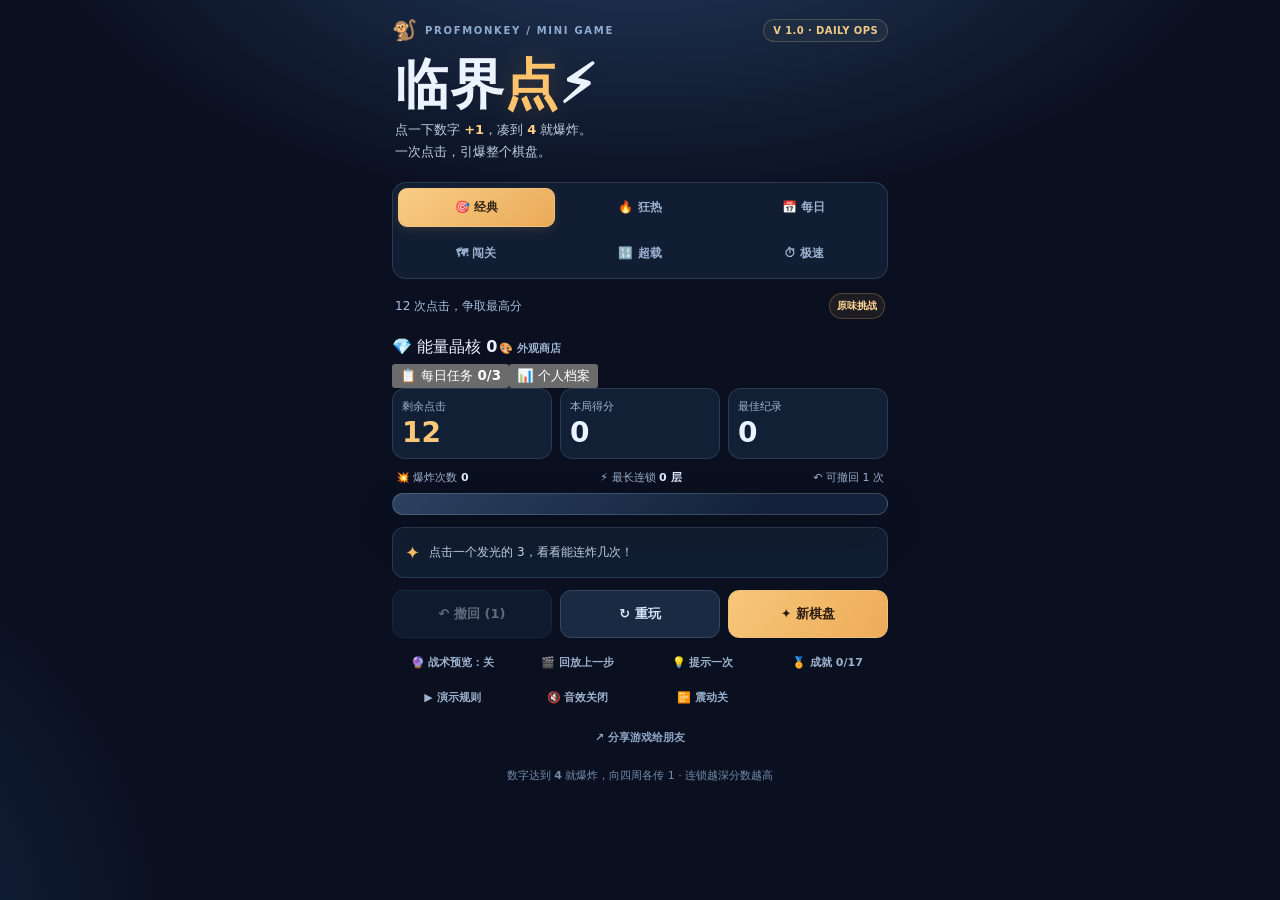
==== index.html @ df168ffb "feat: include neon mobile UI and rule-by-rule tutorials" ====
<!DOCTYPE html>
<html lang="zh-CN">
<head>
  <meta charset="UTF-8">
  <meta name="viewport" content="width=device-width, initial-scale=1, viewport-fit=cover">
  <meta name="theme-color" content="#080611">
  <meta name="description" content="临界点：一击引爆全场。ProfMonkey 连锁反应小游戏。">
  <title>临界点 v1.1 战术预览 | ProfMonkey</title>
<style>
:root{color-scheme:dark;--bg:#0a1020;--stroke:rgba(196,217,255,.15);--text:#ebf3ff;--muted:#96a9c8;--accent:#ffc36e;--panel:#142139}
*{box-sizing:border-box}
html,body{min-height:100%;margin:0}
body{font-family:Inter,"PingFang SC","Microsoft YaHei",system-ui,sans-serif;color:var(--text);background:radial-gradient(ellipse 650px 360px at 50% -130px,#263e62,transparent 95%),radial-gradient(ellipse 420px 470px at -15% 105%,#162a49,transparent 85%),var(--bg);padding:18px 12px 45px;display:flex;justify-content:center}
button{font-family:inherit;-webkit-tap-highlight-color:transparent}button:focus-visible{outline:3px solid #eacb95;outline-offset:3px}
.shell{width:min(100%,496px)}
.brand{display:flex;align-items:center;justify-content:space-between;color:#8fabd0;font-size:10px;font-weight:850;letter-spacing:.17em}
.brand-left{display:flex;align-items:center;gap:8px}.monkey{font-size:20px;letter-spacing:0}.version{border:1px solid rgba(242,200,130,.23);background:#1e2d41;border-radius:100px;padding:5px 9px;color:#f0c887;letter-spacing:.04em}
header{margin:16px 3px 19px}h1{font-weight:950;letter-spacing:.01em;font-size:clamp(38px,10vw,54px);margin:0 0 7px;line-height:1}h1 em{font-style:normal;color:var(--accent);text-shadow:0 0 30px rgba(254,194,102,.2)}
.tagline{margin:0;color:#bdcde2;font-size:13px;line-height:1.7}.tagline b{color:#ffcf83}
.modes{display:grid;grid-template-columns:repeat(3,1fr);gap:7px;margin-bottom:13px;padding:5px;background:#111d32;border:1px solid var(--stroke);border-radius:14px}
.mode{appearance:none;border:1px solid transparent;border-radius:9px;background:transparent;color:#9bb0ce;min-height:43px;font-size:13px;font-weight:800;cursor:pointer}
.mode.active{background:linear-gradient(145deg,#f8cd86,#eaaa58);border-color:#f2c47b;color:#342314;box-shadow:0 3px 10px rgba(255,194,105,.12)}.mode:not(.active):hover{background:#1d304b;color:white}
.mode-desc{color:#aabfdb;display:flex;align-items:center;justify-content:space-between;gap:8px;font-size:12px;line-height:1.4;margin:0 3px 12px;min-height:30px}
.chip{display:inline-flex;gap:4px;align-items:center;white-space:nowrap;color:#ffd594;border:1px solid rgba(255,198,115,.24);padding:5px 7px;border-radius:99px;background:rgba(255,180,70,.08);font-size:10px;font-weight:800}
.stats{display:grid;grid-template-columns:repeat(3,minmax(0,1fr));gap:8px;margin-bottom:11px}.stat{background:rgba(19,33,54,.94);border:1px solid var(--stroke);border-radius:13px;padding:10px 9px;min-width:0}.stat small{display:block;font-size:11px;color:#a0b5d3;margin-bottom:4px}.stat strong{display:block;font-size:clamp(22px,6vw,28px);line-height:1.06;font-weight:900;font-variant-numeric:tabular-nums;white-space:nowrap}.stat:first-child strong{color:#f8c778}
.record-line{display:flex;align-items:center;justify-content:space-between;gap:10px;color:#9db1ce;font-size:11px;margin:0 4px 8px}.record-line b{color:#e0edff;font-weight:800}
.board-card{position:relative;padding:clamp(6px,2vw,10px);border-radius:19px;background:linear-gradient(135deg,#2b4160,#13223a 75%);border:1px solid rgba(208,226,255,.19);box-shadow:0 18px 45px rgba(0,0,0,.2);overflow:hidden;isolation:isolate}
.board{display:grid;grid-template-columns:repeat(6,minmax(0,1fr));gap:clamp(4px,1.2vw,8px)}
.cell{position:relative;overflow:hidden;display:grid;place-items:center;aspect-ratio:1;min-width:0;background:#17243c;color:#a5afc0;font-size:clamp(20px,6vw,29px);font-weight:900;appearance:none;border:1px solid rgba(250,250,255,.09);border-radius:clamp(8px,2.5vw,13px);cursor:pointer;transition:transform .12s ease,filter .12s ease,border-color .12s ease;isolation:isolate;user-select:none}
.cell:after{content:"";position:absolute;inset:0;background:radial-gradient(circle at 27% 20%,rgba(255,255,255,.16),transparent 68%);z-index:-1}
.cell[data-v="0"]{background:#142239;color:#50627a}.cell[data-v="1"]{background:linear-gradient(130deg,#294975,#213659);color:#b7daff}.cell[data-v="2"]{background:linear-gradient(140deg,#206c7b,#1c526a);color:#b2fff2}.cell[data-v="3"]{background:linear-gradient(130deg,#bc7040,#84442a);color:#ffebc5;border-color:rgba(255,221,164,.27);box-shadow:inset 0 0 18px rgba(253,174,66,.09)}
.cell.hotspot{box-shadow:inset 0 0 0 2px rgba(255,224,167,.13)}.cell.selected{outline:2px solid #fff;outline-offset:-4px;z-index:1}.cell.bursting{z-index:2;animation:pop .24s ease-in-out both}
@media(hover:hover){.cell:hover:not(:disabled){transform:translateY(-1px);border-color:rgba(255,255,255,.6);filter:brightness(1.12)}}.cell:active:not(:disabled){transform:scale(.94)}
@keyframes pop{0%{filter:brightness(1);transform:scale(1)}48%{filter:brightness(2.6);transform:scale(1.13)}100%{filter:brightness(1.25);transform:scale(1)}}
.board.busy .cell{pointer-events:none;cursor:default}.board-card.shock{animation:shake .26s ease}.board-card.flare:before{content:"";position:absolute;inset:0;border-radius:inherit;pointer-events:none;z-index:4;animation:flare .42s ease forwards;background:radial-gradient(ellipse at center,rgba(255,228,159,.35),transparent 75%)}
@keyframes shake{0%,100%{transform:translateX(0)}20%{transform:translateX(-3px)}45%{transform:translateX(3px)}72%{transform:translateX(-2px)}}@keyframes flare{from{opacity:.8}to{opacity:0}}
.float{position:absolute;pointer-events:none;z-index:10;transform:translateX(-50%);font-size:clamp(16px,4vw,22px);font-weight:950;white-space:nowrap;color:#ffdb99;text-shadow:0 2px 12px #000,0 0 20px rgba(255,187,82,.6);animation:rise .82s ease-out forwards}
@keyframes rise{to{transform:translate(-50%,-67px) scale(1.12);opacity:0}}
.spark{position:absolute;border-radius:100px;pointer-events:none;z-index:10;animation:sparkMove .66s ease-out forwards;box-shadow:0 0 8px currentColor}
@keyframes sparkMove{from{transform:translate(0,0) scale(1);opacity:1}to{transform:translate(var(--dx),var(--dy)) scale(.25);opacity:0}}
.combo{position:absolute;left:50%;top:43%;z-index:9;pointer-events:none;transform:translate(-50%,-50%);font-weight:1000;font-size:clamp(28px,8vw,42px);letter-spacing:.025em;color:#fff1d0;text-shadow:0 5px 18px rgba(0,0,0,.8),0 0 23px #ff982f;animation:comboIn .55s cubic-bezier(.18,.85,.26,1) both}
@keyframes comboIn{0%{opacity:0;transform:translate(-50%,-45%) scale(.4)}35%{opacity:1;transform:translate(-50%,-50%) scale(1.16)}100%{opacity:0;transform:translate(-50%,-70%) scale(1)}}
.msg{margin:12px 0;min-height:47px;border-radius:12px;border:1px solid var(--stroke);background:#111d31;color:#c9d8eb;padding:11px 12px;display:flex;align-items:center;gap:9px;font-size:12px;line-height:1.5}.msg:before{content:"✦";color:#f7bd68;font-size:18px;flex-shrink:0}.msg.hot{border-color:rgba(255,191,98,.36);background:#3a2b29;color:#ffe0a5}
.actions{display:grid;grid-template-columns:1fr 1fr 1fr;gap:8px}.action{appearance:none;border-radius:11px;border:1px solid #314967;background:#1a2a42;color:#d8e7f9;font-size:13px;font-weight:850;min-height:48px;padding:9px 4px;cursor:pointer;transition:transform .13s ease,filter .13s ease}.action:active{transform:scale(.96)}.action.primary{border-color:#efc079;background:linear-gradient(125deg,#f7c77a,#edab59);color:#2d1d12}.action:disabled{opacity:.42;cursor:not-allowed}
.utilities{display:flex;justify-content:space-between;gap:10px;margin:12px 3px 0}.utility{border:0;background:transparent;color:#9db2ce;font-size:12px;font-weight:750;padding:7px 4px;cursor:pointer}.utility:hover{color:#fff}.foot{margin:14px 4px 0;text-align:center;color:#738baa;font-size:11px;line-height:1.6}
.backdrop{position:fixed;inset:0;z-index:30;background:rgba(4,8,18,.78);backdrop-filter:blur(8px);display:none;justify-content:center;align-items:center;padding:16px}.backdrop.visible{display:flex}.dialog{width:min(100%,380px);border-radius:22px;border:1px solid rgba(252,214,157,.32);background:linear-gradient(155deg,#263a57,#111c30 87%);box-shadow:0 35px 80px rgba(0,0,0,.45);text-align:center;padding:27px 22px 21px}.dialog .emoji{font-size:42px;margin-bottom:8px}.dialog h2{margin:0 0 7px;font-size:25px}.dialog .desc{margin:0 0 14px;color:#b4c8e0;font-size:12px;line-height:1.65}.dialog .huge{display:block;color:var(--accent);font-size:47px;font-weight:950;letter-spacing:-.05em;font-variant-numeric:tabular-nums;margin-bottom:5px}.dialog .caption{color:#9db1cc;font-size:12px;margin-bottom:19px}.summary{display:grid;grid-template-columns:repeat(3,1fr);gap:7px;margin-bottom:16px}.summary div{border:1px solid var(--stroke);border-radius:10px;background:rgba(255,255,255,.03);padding:10px 4px}.summary strong{display:block;font-size:20px;color:#edf4ff}.summary small{color:#99adca;font-size:10px}.end-actions{display:grid;grid-template-columns:1fr 1fr;gap:8px;margin-bottom:8px}.wide{width:100%}.dialog .action{min-height:46px}
.rules{max-width:355px;text-align:left}.rules h2{text-align:center}.rules p{font-size:14px;line-height:1.8;color:#c7d8ed}.rules b{color:#ffcd81}.rules .action{margin-top:7px}
.toast{position:fixed;left:50%;bottom:clamp(18px,4vh,40px);transform:translateX(-50%);z-index:45;border:1px solid #445b77;border-radius:12px;padding:11px 18px;background:#1a2a43;color:#ebf4ff;font-size:12px;box-shadow:0 10px 26px #05090d;white-space:nowrap;pointer-events:none;opacity:0;transition:opacity .2s}.toast.show{opacity:1}
@media(max-width:375px){body{padding:15px 8px 30px}.actions{gap:6px}.action{font-size:12px}.stat{padding:10px 7px}.mode{font-size:12px}.mode-desc{font-size:11px}}
@media(prefers-reduced-motion:reduce){*,*:before,*:after{animation-duration:.01ms!important;transition-duration:.01ms!important}}

/* 旧版本基础样式：特殊数字 / 6 种模式；v0.8 共 26 关 */
.modes{grid-template-columns:repeat(3,minmax(0,1fr))}
.mode{font-size:12px;min-width:0;padding:5px 1px}
.mission{margin:1px 0 12px;padding:13px 13px 12px;border:1px solid rgba(249,198,115,.27);border-radius:15px;background:linear-gradient(120deg,rgba(73,51,36,.79),rgba(25,37,56,.93));}
.mission[hidden],.end-next[hidden]{display:none!important}
.mission-head{display:flex;align-items:center;justify-content:space-between;gap:7px;margin-bottom:7px}
.mission-head small{display:block;color:#f8c77b;font-size:10px;font-weight:850;letter-spacing:.09em}
.mission-head h3{font-size:17px;line-height:1.4;margin:1px 0 0}
.mission-head button{border:1px solid rgba(255,204,134,.28);border-radius:10px;background:rgba(17,27,43,.6);color:#ffe0a9;padding:8px 10px;font-size:11px;font-weight:850;white-space:nowrap;cursor:pointer}
.mission-sub{font-size:11px;color:#b9cce3;margin:0 0 9px}
.goal-meta{display:flex;justify-content:space-between;align-items:center;gap:8px;color:#ffe1af;font-size:11px;font-weight:760;margin-bottom:7px}
.goal-track{height:8px;border-radius:99px;background:#0d1b31;overflow:hidden;border:1px solid rgba(252,231,201,.09)}
.goal-fill{height:100%;width:0;background:linear-gradient(90deg,#eaaa63,#fff0a8);border-radius:inherit;transition:width .28s ease}
.level-dialog{width:min(100%,430px);max-height:min(86vh,790px);overflow-y:auto;text-align:left}
.level-dialog h2,.badge-dialog h2{text-align:left}
.level-grid{display:grid;grid-template-columns:repeat(2,minmax(0,1fr));gap:9px;margin:15px 0 12px}
.level-tile{appearance:none;display:flex;flex-direction:column;align-items:flex-start;gap:4px;text-align:left;min-height:101px;border:1px solid rgba(180,203,235,.19);border-radius:13px;background:linear-gradient(135deg,#203652,#17263d);color:#f5f9ff;padding:12px;cursor:pointer}
.level-tile span{font-size:16px;color:#ffc77b;font-weight:950}
.level-tile b{font-size:13px}.level-tile small{font-size:11px;color:#b2c7df}
.level-tile.active{border-color:#ffd187;box-shadow:inset 0 0 0 1px rgba(255,199,128,.13)}
.level-tile.locked{opacity:.42;cursor:not-allowed}
.badge-dialog{width:min(100%,415px);max-height:85vh;overflow:auto;text-align:left}
.badge-grid{display:grid;gap:8px;margin:13px 0}
.badge-tile{display:flex;align-items:center;gap:12px;text-align:left;background:#131e31;border-radius:13px;border:1px solid rgba(199,219,248,.14);padding:10px;opacity:.43}
.badge-tile.earned{opacity:1;border-color:rgba(255,207,132,.36);background:#27303c}
.badge-icon{font-size:25px;width:37px;text-align:center;flex-shrink:0;filter:grayscale(.5)}
.badge-tile.earned .badge-icon{filter:none}
.badge-tile b{display:block;color:#edf5ff;font-size:13px;margin-bottom:3px}
.badge-tile small{display:block;color:#a9bfdc;font-size:11px;line-height:1.45}
.earned-line{font-size:12px;font-weight:850;color:#ffe1a8;line-height:1.7;margin:3px 0 11px}
.earned-line:empty{display:none}
.cell.hinted{outline:3px solid #fdf4bd;outline-offset:-4px;animation:hintPulse 1s ease-in-out infinite;z-index:4}
@keyframes hintPulse{0%,100%{box-shadow:0 0 0 0 rgba(255,231,164,.52)}50%{box-shadow:0 0 0 6px rgba(255,231,164,0)}}
.utilities{display:grid;grid-template-columns:repeat(4,minmax(0,1fr));gap:4px;align-items:center;margin:9px 0}
.utility{min-width:0;white-space:nowrap;padding:8px 2px;font-size:11px;text-align:center}
.bottom-share{display:block;margin:0 auto 0;font-size:11px;color:#8fa8c8}
.action-note{font-size:11px;color:#90aacc;text-align:center;line-height:1.55;margin:4px auto}
.end-next{margin:0 0 8px;display:block}
@media(max-width:375px){.mode{font-size:11px}.utility{font-size:10px}.level-tile{min-height:92px}}

/* v0.4 improvements */
.variant-line{border:1px solid rgba(119,204,248,.24);background:linear-gradient(105deg,rgba(30,55,79,.86),rgba(27,38,56,.92));padding:10px 12px;margin:-4px 0 12px;border-radius:12px;color:#bfeaff;font-size:11px;line-height:1.7;font-weight:760}
.variant-line[hidden]{display:none!important}
.cell[data-v="4"]{background:linear-gradient(140deg,#6443a9,#43327e);color:#f0d6ff;border-color:rgba(210,168,255,.35)}
.cell[data-v="5"]{background:linear-gradient(140deg,#8e3061,#5c2c53);color:#ffe4f0;border-color:rgba(255,168,217,.38)}
.cell[data-v="rock"]{background:repeating-linear-gradient(135deg,#354153 0,#354153 7px,#2a3547 7px,#2a3547 14px);color:#8796a9;border-color:#536478;cursor:not-allowed}
.cell[data-type="boost"]{border:2px solid #66dbff;box-shadow:inset 0 0 10px rgba(58,197,252,.24),0 0 8px rgba(73,186,255,.14)}
.cell[data-type="target"]{border:2px solid #ffe180;box-shadow:inset 0 0 9px rgba(255,205,83,.24),0 0 9px rgba(255,196,71,.16)}
.cell[data-type="target"].cleared{border-color:#83eb9f;box-shadow:inset 0 0 9px rgba(82,208,136,.25)}
.cell[data-mark]:not([data-mark=""]):before{content:attr(data-mark);position:absolute;z-index:4;top:3px;right:4px;color:#d6f5ff;background:rgba(5,15,33,.57);border-radius:5px;font-size:9px;line-height:1;letter-spacing:-.02em;padding:3px 3px;font-weight:900}
.cell[data-type="target"]:before{color:#ffe5a3!important}
.cell[data-type="target"].cleared:before{color:#a8ffd0!important}
.cell:disabled{filter:brightness(.9)}
.mode{min-height:39px}.modes{margin-bottom:12px}
.level-dialog{max-height:min(89vh,830px)}
.level-grid{gap:7px}
.level-tile{min-height:92px;padding:10px 11px}
.level-tile .type-hint{font-size:10px;color:#c7e8ff;margin-left:auto}
@media(max-width:375px){.cell[data-mark]:not([data-mark=""]):before{top:2px;right:2px;font-size:8px}.variant-line{font-size:10px}}
</style>
<link rel="stylesheet" href="theme.css">
</head>
<body>
<main class="shell">
  <div class="brand"><span class="brand-left"><span class="monkey">🐒</span> PROFMONKEY / MINI GAME</span><span class="version">V 1.0 · DAILY OPS</span></div>
  <header><h1>临界<em>点</em><span aria-hidden="true">⚡</span></h1><p class="tagline">点一下数字 <b>+1</b>，凑到 <b id="headlineThreshold">4</b> 就爆炸。<br>一次点击，引爆整个棋盘。</p></header>
  <nav class="modes" role="group" aria-label="选择游戏模式">
    <button type="button" class="mode active" data-mode="classic" aria-pressed="true">🎯 经典</button>
    <button type="button" class="mode" data-mode="frenzy" aria-pressed="false">🔥 狂热</button>
    <button type="button" class="mode" data-mode="daily" aria-pressed="false">📅 每日</button>
    <button type="button" class="mode" data-mode="campaign" aria-pressed="false">🗺 闯关</button>
    <button type="button" class="mode" data-mode="overload" aria-pressed="false">🔢 超载</button>
    <button type="button" class="mode" data-mode="blitz" aria-pressed="false">⏱ 极速</button>
  </nav>
  <div class="mode-desc"><span id="modeInfo">12 次点击，争取最高分</span><span class="chip" id="modeChip">原味挑战</span></div>
  <div class="currency-row"><span class="currency-pill">💎 能量晶核 <b id="crystalCount">0</b></span><button type="button" class="utility shop-open" id="openShop">🎨 外观商店</button></div>
  <div class="meta-actions"><button type="button" class="meta-button quest-button" id="openQuests">📋 每日任务 <b id="questCount">0/3</b></button><button type="button" class="meta-button" id="openProfile">📊 个人档案</button></div>
  <div class="overload-settings" id="overloadSettings" hidden>
    <div class="overload-label">🌋 超载难度 <small>都需要数字达到 6 才爆炸</small></div>
    <div class="difficulty-options" role="group" aria-label="超载难度">
      <button type="button" data-overload-difficulty="easy" aria-pressed="true">✨ 舒适 · 20步</button>
      <button type="button" data-overload-difficulty="hard" aria-pressed="false">🔥 挑战 · 16步</button>
    </div>
    <p id="overloadNote">高能开局，更多接近爆炸的数字；推荐先玩这个。</p>
  </div>
  <div class="variant-line" id="variantLine" hidden></div>
  <section class="mission" id="mission" hidden aria-label="闯关任务">
    <div class="mission-head"><div><small id="missionIndex">关卡 1 / 26</small><h3 id="missionName">第一声爆炸</h3></div><button type="button" id="levelPicker">🗺 选关</button></div>
    <p class="mission-sub" id="missionSub">先试试让火花连起来</p>
    <div class="boss-panel" id="bossPanel" hidden>
      <div class="boss-head"><span class="boss-avatar" id="bossIcon">👾</span><div class="boss-title"><strong id="bossName">Boss</strong><small>CORE SHIELD / 核心护盾</small></div><b id="bossHpText">3 / 3</b></div>
      <div class="boss-track" role="progressbar" aria-label="Boss剩余生命"><div class="boss-fill" id="bossFill"></div></div>
      <div class="boss-pips" id="bossPips" aria-hidden="true"></div>
    </div>
    <div class="goal-meta"><span id="missionGoal">总得分达到 50 分</span><span id="missionStars">☆☆☆</span></div>
    <div class="goal-track" role="progressbar" aria-label="关卡目标进度"><div class="goal-fill" id="goalFill"></div></div>
    <div class="mission-chase" id="missionChase">达到目标后继续挑战更高星级。</div>
    <button class="action claim-win" id="claimWin" type="button" hidden>🎉 目标已完成 · 立即结算</button>
  </section>
  <section class="stats" aria-label="游戏数据"><div class="stat"><small id="movesLabel">剩余点击</small><strong id="moves">12</strong></div><div class="stat"><small>本局得分</small><strong id="score">0</strong></div><div class="stat"><small>最佳纪录</small><strong id="best">0</strong></div></section>
  <div class="record-line"><span>💥 爆炸次数 <b id="explosions">0</b></span><span>⚡ 最长连锁 <b id="maxChain">0 层</b></span><span id="extraInfo">↶ 可撤回 1 次</span></div>
  <section class="board-card" id="boardCard" aria-label="六乘六数字棋盘"><div class="board" id="board" role="group" aria-label="点击任意格子数字加一"></div></section>
  <div class="prediction-strip" id="predictionStrip" hidden aria-live="polite"><div class="prediction-body"><b id="predictionTitle">🔮 预测中</b><span id="predictionDetail">选择一格查看预计爆炸效果</span></div><div class="prediction-actions"><button type="button" id="predictionConfirm" class="action primary" hidden>⚡ 确认引爆</button><button type="button" id="predictionCancel" class="action">取消</button></div></div>
  <div class="msg" id="message" role="status" aria-live="polite">点击一个发光的 3，看看能连炸几次！</div>
  <div class="actions"><button class="action" type="button" id="undo" disabled>↶ 撤回 (1)</button><button class="action" type="button" id="restart">↻ 重玩</button><button class="action primary" type="button" id="newBoard">✦ 新棋盘</button></div>
  <div class="utilities"><button class="utility forecast-button" type="button" id="forecast" aria-pressed="false">🔮 战术预览：关</button><button class="utility" type="button" id="replayLast" disabled>🎬 回放上一步</button><button class="utility" type="button" id="hint">💡 提示一次</button><button class="utility" type="button" id="achievements">🏅 成就 <span id="badgeCount">0/17</span></button><button class="utility" type="button" id="help">▶ 演示规则</button><button class="utility" type="button" id="sound" aria-pressed="false">🔇 音效关闭</button><button class="utility" type="button" id="vibration" aria-pressed="false">📴 震动关</button></div>
  <button class="utility bottom-share" type="button" id="shareTop">↗ 分享游戏给朋友</button>
  <div class="foot">数字达到 <b id="ruleThreshold">4</b> 就爆炸，向四周各传 1 · 连锁越深分数越高</div>
</main>
<div class="backdrop" id="endBackdrop" role="dialog" aria-modal="true" aria-labelledby="endTitle">
  <section class="dialog"><div class="emoji" id="endEmoji">🏆</div><h2 id="endTitle">挑战完成！</h2><p class="desc" id="endDesc">再试一次，挑战更长的连锁。</p><strong class="huge" id="endScore">0</strong><div class="caption" id="endCaption">本局最终得分</div><div class="summary"><div><strong id="endChain">0</strong><small>最长连锁</small></div><div><strong id="endExplosions">0</strong><small>总爆炸数</small></div><div><strong id="endBest">0</strong><small>该模式最佳</small></div></div><button type="button" class="action primary wide end-next" id="endNext" hidden>➡ 挑战下一关</button><div class="earned-line" id="earnedLine"></div><div class="end-actions"><button class="action primary" type="button" id="endRestart">↻ 再来一次</button><button class="action" type="button" id="endNew">✦ 换盘挑战</button></div><div class="end-actions"><button class="action" type="button" id="endUndo">↶ 撤回一步</button><button class="action" type="button" id="endShare">↗ 分享战绩</button></div><button class="action wide" type="button" id="endClose" style="margin-top:9px">返回模式选择</button></section>
</div>
<div class="backdrop" id="rulesBackdrop" role="dialog" aria-modal="true" aria-labelledby="rulesTitle">
  <section class="dialog rules"><div class="emoji">⚡</div><h2 id="rulesTitle">规则别背，直接看爆炸！</h2>
    <p class="rules-hint">当前临界值：<b id="rulesThreshold">4</b>。选一个规则，棋盘会自己演示一次。<b>只要出现尚未学过的规则，就在开局前按顺序自动演示。</b></p>
    <div class="rules-demo-grid">
      <button type="button" class="rules-demo-btn" data-demo="base">💥 数字满格爆炸</button>
      <button type="button" class="rules-demo-btn" data-demo="chain">⚡ 连锁反应</button>
      <button type="button" class="rules-demo-btn" data-demo="goalChain">📈 最长连锁任务</button>
      <button type="button" class="rules-demo-btn" data-demo="goalExplosions">💣 累计爆炸任务</button>
      <button type="button" class="rules-demo-btn" data-demo="boost">🔷 ×2 放大格</button>
      <button type="button" class="rules-demo-btn" data-demo="diagonal">🟣 ✕ 斜向爆炸</button>
      <button type="button" class="rules-demo-btn" data-demo="diagonalMix">👾 斜爆目标组合</button>
      <button type="button" class="rules-demo-btn" data-demo="rock">🧱 石墙拦截</button>
      <button type="button" class="rules-demo-btn" data-demo="target">🎯 金色目标</button>
      <button type="button" class="rules-demo-btn" data-demo="cross">🌟 ×2 联动目标</button>
      <button type="button" class="rules-demo-btn" data-demo="five">🔢 数字 4 / 凑到 5</button>
      <button type="button" class="rules-demo-btn" data-demo="six">🌋 数字 5 / 凑到 6</button>
      <button type="button" class="rules-demo-btn" data-demo="mixed">👑 终极混合关</button>
      <button type="button" class="rules-demo-btn" data-demo="boss">👾 Boss生命与核心</button>
      <button type="button" class="rules-demo-btn" data-demo="campaign">🏁 闯关目标</button>
      <button type="button" class="rules-demo-btn" data-demo="quests">📋 每日任务与晶核奖励</button>
      <button type="button" class="rules-demo-btn" data-demo="frenzy">🔥 狂热奖励步数</button>
      <button type="button" class="rules-demo-btn" data-demo="daily">📅 每日同盘</button>
      <button type="button" class="rules-demo-btn" data-demo="blitz">⏱ 极速倒计时</button>
      <button type="button" class="rules-demo-btn" data-demo="overload">🚀 超载舒适模式</button>
      <button type="button" class="rules-demo-btn" data-demo="overloadHard">🔥 超载挑战模式</button>
    </div>
    <button type="button" class="action primary wide" id="closeRules">返回游戏，继续开炸</button>
  </section>
</div>
<div class="backdrop tutorial-backdrop" id="tutorialBackdrop" role="dialog" aria-modal="true" aria-labelledby="tutorialTitle">
  <section class="dialog tutorial-dialog">
    <div class="tutorial-tag"><span id="tutorialAutoplay">新机制解锁 · 自动演示</span><strong id="tutorialSequence" class="tutorial-sequence">本次新规则 1/1</strong></div>
    <div class="tutorial-heading"><span class="tutorial-icon" id="tutorialIcon">💥</span><h2 id="tutorialTitle">满格爆炸</h2></div>
    <p class="tutorial-lead" id="tutorialLead">看一遍你就懂了。</p>
    <div class="tutorial-stage">
      <div class="tutorial-status" role="status"><span id="tutorialStatus">STEP 01 / 准备</span><span id="tutorialDetail">蓄能中…</span></div>
      <div class="tutorial-meter" id="tutorialMeter" role="status">💥 临界值：4</div>
      <div class="tutorial-board" id="tutorialBoard" aria-label="规则动画演示，六乘六棋盘"></div>
      <div class="tutorial-outcome" id="tutorialOutcome" role="status" aria-live="polite">演示马上开始…</div>
    </div>
    <div class="tutorial-dots" id="tutorialDots" aria-hidden="true"></div>
    <div class="tutorial-actions"><button type="button" class="action" id="tutorialReplay">↻ 再演示一次</button><button type="button" class="action primary" id="tutorialStart">开始玩！⚡</button></div>
    <p class="tutorial-small">每个新机制第一次出现时，开局前自动播放；不同规则会依次演示。<br>演示与真实对局隔离，不扣步数、不改关卡；忘记了可随时重播。</p>
  </section>
</div>
<div class="backdrop" id="levelBackdrop" role="dialog" aria-modal="true" aria-labelledby="levelTitle"><section class="dialog level-dialog"><div class="emoji">🗺</div><h2 id="levelTitle">闯关地图</h2><p class="desc" id="levelIntro">已解锁 1 / 29 关</p><div class="level-grid" id="levelGrid"></div><button type="button" class="action wide" id="closeLevels">返回游戏</button></section></div>
<div class="backdrop" id="badgeBackdrop" role="dialog" aria-modal="true" aria-labelledby="badgeTitle"><section class="dialog badge-dialog"><div class="emoji">🏅</div><h2 id="badgeTitle">成就陈列馆</h2><p class="desc" id="badgeIntro">完成挑战即可领取</p><div class="badge-grid" id="badgeGrid"></div><button type="button" class="action wide" id="closeBadges">返回游戏</button></section></div>
<div class="backdrop" id="shopBackdrop" role="dialog" aria-modal="true" aria-labelledby="shopTitle"><section class="dialog shop-dialog"><div class="emoji">💎</div><h2 id="shopTitle">晶核外观商店</h2><p class="desc">击败 Boss 获得晶核，解锁新的霓虹主题。只改变外观，不影响游戏难度。</p><div class="shop-balance">当前晶核：<strong id="shopBalance">0</strong> 💎</div><div class="shop-grid" id="shopGrid"></div><button type="button" class="action wide" id="closeShop">返回游戏</button></section></div>
<div class="backdrop" id="questBackdrop" role="dialog" aria-modal="true" aria-labelledby="questTitle"><section class="dialog meta-dialog"><div class="emoji">📋</div><h2 id="questTitle">每日任务</h2><p class="desc" id="questIntro">完成挑战，领取每日晶核。任务每天刷新。</p><div class="quest-reset" id="questReset">📅 今日任务 · 每项奖励 1 晶核</div><div class="quest-list" id="questList"></div><button type="button" class="action wide" id="closeQuests">继续挑战</button></section></div>
<div class="backdrop" id="profileBackdrop" role="dialog" aria-modal="true" aria-labelledby="profileTitle"><section class="dialog meta-dialog profile-dialog"><div class="emoji">📊</div><h2 id="profileTitle">玩家档案</h2><p class="desc">本设备上的个人战绩与最近挑战记录。</p><div class="profile-stats" id="profileStats"></div><h3 class="history-title">最近 8 局</h3><div class="history-list" id="historyList"></div><button type="button" class="action wide" id="closeProfile">返回游戏</button></section></div>
<div class="toast" id="toast" role="status"></div>
<script src="engine.js"></script>
<script src="campaign.js"></script>
<script src="game.js"></script>
<script src="tutorial.js"></script>
</body>
</html>
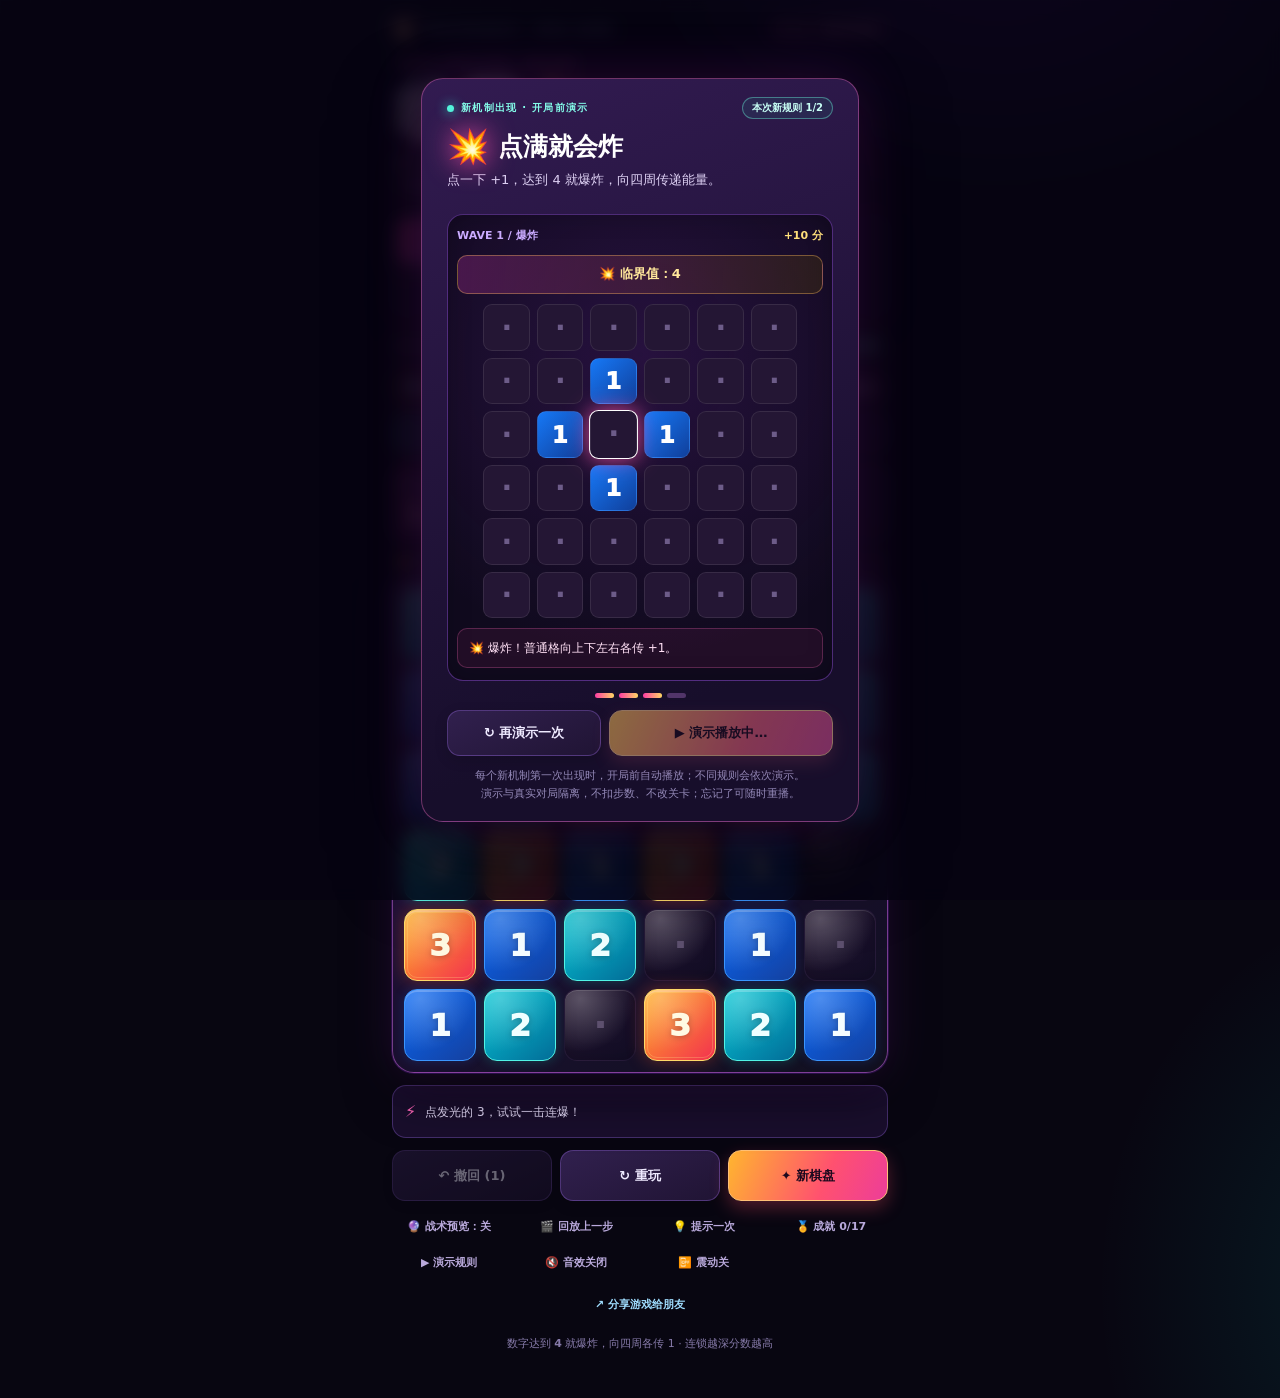
==== commit 83cd602a: "chore: mark v1.1 tactical preview release" ====
--- a/index.html
+++ b/index.html
@@ -113,7 +113,7 @@
 </head>
 <body>
 <main class="shell">
-  <div class="brand"><span class="brand-left"><span class="monkey">🐒</span> PROFMONKEY / MINI GAME</span><span class="version">V 1.0 · DAILY OPS</span></div>
+  <div class="brand"><span class="brand-left"><span class="monkey">🐒</span> PROFMONKEY / MINI GAME</span><span class="version">V 1.1 · TACTICAL</span></div>
   <header><h1>临界<em>点</em><span aria-hidden="true">⚡</span></h1><p class="tagline">点一下数字 <b>+1</b>，凑到 <b id="headlineThreshold">4</b> 就爆炸。<br>一次点击，引爆整个棋盘。</p></header>
   <nav class="modes" role="group" aria-label="选择游戏模式">
     <button type="button" class="mode active" data-mode="classic" aria-pressed="true">🎯 经典</button>
--- a/theme.css
+++ b/theme.css
@@ -0,0 +1,194 @@
+/* ProfMonkey · 临界点 v0.5 — Neon Reactor / 高对比电光主题 */
+:root{color-scheme:dark;--bg:#080611;--stroke:rgba(174,136,255,.22);--text:#f9f4ff;--muted:#b0a8d1;--accent:#ffcc43;--panel:#171026}
+html{background:#080611}
+body{position:relative;overflow-x:hidden;background:
+  radial-gradient(ellipse 500px 390px at 78% -100px,rgba(143,38,243,.34),transparent 75%),
+  radial-gradient(ellipse 380px 440px at -28% 39%,rgba(234,32,101,.18),transparent 80%),
+  radial-gradient(ellipse 390px 480px at 110% 92%,rgba(6,231,220,.1),transparent 80%),
+  #080611;padding-top:17px}
+body:before{content:"";position:fixed;inset:0;pointer-events:none;opacity:.17;z-index:0;background-image:linear-gradient(rgba(157,99,255,.19) 1px,transparent 1px),linear-gradient(90deg,rgba(157,99,255,.19) 1px,transparent 1px);background-size:30px 30px;mask-image:linear-gradient(180deg,#000,transparent 84%)}
+.shell{position:relative;z-index:1}
+.brand{color:#c4b5ed;font-weight:900;font-size:10px}
+.monkey{filter:drop-shadow(0 0 9px rgba(255,65,164,.75))}
+.version{color:#ffbce5;background:rgba(239,31,130,.12);border-color:rgba(255,93,177,.44);box-shadow:inset 0 0 12px rgba(246,34,147,.06)}
+header{margin:18px 3px 17px;position:relative}
+header:before{content:"CHAIN REACTION  /  ARCADE";display:block;color:#ff6bb2;font-size:9px;font-weight:950;letter-spacing:.22em;margin:0 0 9px}
+h1{font-size:clamp(47px,12vw,67px);font-weight:1000;letter-spacing:-.07em;color:#fff;text-shadow:0 2px 0 rgba(245,52,184,.2),0 0 30px rgba(146,62,242,.2)}
+h1 em{background:linear-gradient(105deg,#ffe379 8%,#ff633f 50%,#ff318f 85%);-webkit-background-clip:text;background-clip:text;color:transparent;text-shadow:none}
+h1 span{display:inline-block;margin-left:10px;font-size:.53em;vertical-align:21%;filter:drop-shadow(0 0 16px #fe5d68);animation:logoPulse 2.6s ease-in-out infinite}
+@keyframes logoPulse{50%{transform:rotate(9deg) scale(1.13)}}
+.tagline{color:#d4caed;font-size:13px}.tagline b{color:#ffe18a}
+.modes{padding:5px;border-color:rgba(150,86,245,.37);background:rgba(18,10,32,.93);box-shadow:0 9px 30px rgba(0,0,0,.22);border-radius:16px;gap:6px}
+.mode{min-height:44px;border-radius:10px;color:#bdb2d9;font-size:12px;transition:background .13s,border-color .13s,transform .13s}
+.mode.active{background:linear-gradient(120deg,#ef318d,#ae39fa 73%,#7d48ff);border-color:#ff8aca;color:white;box-shadow:0 6px 19px rgba(218,41,163,.31);text-shadow:0 1px 3px #77105b}
+.mode:not(.active):hover{background:rgba(126,62,223,.26)}
+.mode:active{transform:scale(.97)}.mode-desc{color:#c6bce0}.chip{color:#91fff0;background:rgba(14,255,221,.07);border-color:rgba(38,240,226,.35)}
+.stat{background:linear-gradient(155deg,rgba(38,22,61,.96),rgba(18,12,32,.98));border:1px solid rgba(172,105,252,.23);border-radius:15px;padding:12px 10px;box-shadow:inset 0 1px 0 rgba(255,255,255,.035)}
+.stat small{color:#b5a9d5}.stat strong{font-size:clamp(25px,6.4vw,31px)}
+.stat:first-child{border-color:rgba(255,83,163,.44);background:linear-gradient(140deg,rgba(78,20,68,.9),rgba(32,13,47,.95))}.stat:first-child strong{color:#ff9cca;text-shadow:0 0 20px rgba(255,53,148,.3)}
+.stat:nth-child(2) strong{color:#fff2b8;text-shadow:0 0 14px rgba(255,177,53,.22)}.stat:nth-child(3) strong{color:#8affef}
+.record-line{color:#aa9ec9}.record-line b{color:#fff}
+.board-card{border:1px solid rgba(232,114,255,.46);padding:clamp(6px,1.9vw,11px);background:linear-gradient(150deg,#3c184f 0%,#1c1034 48%,#11101f 100%);border-radius:22px;box-shadow:0 0 0 1px rgba(74,26,133,.44),0 0 40px rgba(146,43,203,.17),0 26px 50px rgba(0,0,0,.4)}
+.board-card:after{content:"";position:absolute;inset:0 0 auto 0;height:30%;background:linear-gradient(180deg,rgba(255,255,255,.045),transparent);pointer-events:none;z-index:0}
+.cell{background:#1c1231;border:1px solid rgba(255,255,255,.08);color:#fff;border-radius:clamp(8px,2.3vw,13px);font-weight:1000;font-size:clamp(23px,6.4vw,31px);box-shadow:inset 0 1px 0 rgba(255,255,255,.12),inset 0 -5px 14px rgba(0,0,0,.12);text-shadow:0 1px 6px rgba(0,0,0,.25)}
+.cell:after{background:radial-gradient(circle at 22% 12%,rgba(255,255,255,.27),transparent 65%)}
+.cell[data-v="0"]{background:linear-gradient(140deg,#20132d,#120d25);color:#5d506e;border-color:rgba(141,112,176,.1);text-shadow:none}
+.cell[data-v="1"]{background:linear-gradient(140deg,#0768f6,#15409f);color:#f4fdff;border-color:#3b96ff;box-shadow:inset 0 2px 0 rgba(255,255,255,.22),0 0 11px rgba(26,107,255,.22)}
+.cell[data-v="2"]{background:linear-gradient(140deg,#04c7d5,#036d98);color:#efffff;border-color:#51f5e6;box-shadow:inset 0 2px 0 rgba(255,255,255,.23),0 0 13px rgba(15,237,214,.23)}
+.cell[data-v="3"]{background:linear-gradient(135deg,#ffae21,#f43b4c 92%);color:#fff9e3;border-color:#ffda68;box-shadow:inset 0 2px 0 rgba(255,255,255,.28),0 0 17px rgba(255,88,39,.35)}
+.cell[data-v="4"]{background:linear-gradient(135deg,#b04fff,#6721c8);color:#fff;border-color:#e2adff;box-shadow:inset 0 2px 0 rgba(255,255,255,.2),0 0 15px rgba(158,50,255,.29)}
+.cell[data-v="5"]{background:linear-gradient(135deg,#ff4ba4,#c60b6c);color:#fff;border-color:#ff9ac6;box-shadow:inset 0 2px 0 rgba(255,255,255,.22),0 0 16px rgba(255,48,132,.3)}
+.cell[data-v="rock"]{background:repeating-linear-gradient(130deg,#444052 0,#444052 7px,#2a263a 7px,#2a263a 14px);color:#a59bad;border:1px solid #686075;box-shadow:inset 0 1px 0 rgba(255,255,255,.15)}
+.cell[data-type="boost"]{border:2px solid #65ffff;box-shadow:inset 0 0 15px rgba(85,255,235,.22),0 0 18px rgba(61,233,255,.52)}
+.cell[data-type="target"]{border:2px solid #ffe157;box-shadow:inset 0 0 12px rgba(255,239,72,.28),0 0 17px rgba(255,216,68,.4)}
+.cell[data-type="target"].cleared{border-color:#61ffab;box-shadow:0 0 12px rgba(71,252,173,.35)}
+.cell[data-mark]:not([data-mark=""]):before{background:rgba(7,5,25,.72);color:#e5ffff}
+.cell.hotspot{outline:1px solid rgba(255,244,138,.24);outline-offset:-4px}
+.cell.hinted{outline-color:#f9d87b}
+@keyframes pop{0%{filter:brightness(1);transform:scale(1)}45%{filter:brightness(3);transform:scale(1.24)}100%{filter:brightness(1.22);transform:scale(1)}}
+.board-card.shock{animation:shake .24s ease}.board-card.flare:before{background:radial-gradient(ellipse at center,rgba(255,119,76,.44),rgba(250,52,168,.23) 40%,transparent 76%)}
+.float{color:#ffe374;text-shadow:0 0 12px #f93c7b,0 0 30px #ff9018,0 3px 5px black}
+.combo{color:#fff;text-shadow:0 0 14px #ff368f,0 0 26px #a54afa,0 4px 4px black}
+.msg{border:1px solid rgba(165,115,247,.3);border-radius:14px;background:rgba(27,15,47,.95);color:#e6dcfa;min-height:53px}.msg:before{color:#ff66b9;content:"⚡";font-size:16px}.msg.hot{border-color:rgba(255,80,169,.65);background:linear-gradient(105deg,#501640,#26133d);color:#ffe3f4}
+.action{border:1px solid rgba(162,111,237,.35);background:linear-gradient(155deg,#31204e,#201434);color:#efeaff;border-radius:13px;min-height:51px;font-weight:900;box-shadow:0 4px 13px rgba(0,0,0,.15)}
+.action.primary{background:linear-gradient(112deg,#ffb52f,#ff516f 61%,#ed3d99);color:#1e091e;border-color:#ffc076;box-shadow:0 7px 18px rgba(248,77,104,.3)}
+.action:not(:disabled):hover{filter:brightness(1.14)}.action:disabled{opacity:.42}
+.utility{color:#b9a9db}.utility:hover{color:#fff}.bottom-share{color:#9fddff}.foot{color:#867aa9}
+.mission{border:1px solid rgba(236,60,153,.48);background:linear-gradient(135deg,rgba(64,18,62,.95),rgba(24,13,49,.98));box-shadow:0 8px 25px rgba(0,0,0,.17)}
+.mission-head small{color:#ff93c9}.mission-sub{color:#c9bfe6}.mission-head button{border-color:rgba(255,86,181,.38);background:rgba(255,45,145,.14);color:#ffd0ea}
+.goal-meta{color:#ffe0bd}.goal-track{background:#170d27}.goal-fill{background:linear-gradient(90deg,#f73a92,#ff8e46,#fff59b);box-shadow:0 0 9px #fa60ad}
+.variant-line{border:1px solid rgba(48,232,241,.34);background:linear-gradient(112deg,rgba(7,60,80,.72),rgba(42,19,75,.88));color:#9ffbff;border-radius:13px}
+.level-tile{background:linear-gradient(145deg,#342053,#1d1432);border-color:rgba(175,96,253,.3)}.level-tile.active{border-color:#fd69b4;box-shadow:0 0 17px rgba(255,61,156,.22)}.level-tile span{color:#ff92c3}.level-tile small{color:#c4b0e7}
+.badge-tile{background:#1b112e;border-color:rgba(182,98,245,.25)}.badge-tile.earned{background:#35203d;border-color:#fe7db3}
+.badge-tile small{color:#c5b6de}
+.backdrop{background:rgba(6,4,18,.86)}.dialog{background:linear-gradient(160deg,#321b51,#170e2b 80%);border:1px solid rgba(247,111,195,.4);box-shadow:0 0 55px rgba(169,33,180,.2),0 36px 85px rgba(0,0,0,.56)}
+.dialog .desc,.dialog .caption{color:#c6bbdf}.dialog .huge{color:#ffcf75;text-shadow:0 0 18px rgba(255,129,61,.2)}.summary div{background:rgba(255,255,255,.045)}.summary small{color:#bfb0d6}
+.rules b{color:#ffe396}.rules p{color:#d5c8ed}
+.toast{border:1px solid rgba(255,104,195,.62);background:#33173f;color:#fff}
+button:focus-visible{outline:3px solid #61fff0;outline-offset:3px}
+
+/* 自动演示：完整模拟真实规则引擎，同步展示能量变化 */
+.tutorial-backdrop{z-index:60;padding:12px}
+.tutorial-dialog{width:min(100%,438px);max-height:min(95dvh,860px);overflow-y:auto;text-align:left;padding:18px clamp(14px,5vw,25px) 18px;position:relative}
+.tutorial-tag{display:flex;align-items:center;gap:7px;font-size:10px;font-weight:900;color:#83fce9;letter-spacing:.13em;margin-bottom:7px}
+.tutorial-tag:before{content:"";width:7px;height:7px;background:#51f4db;border-radius:100px;box-shadow:0 0 12px #33ffe3;animation:beacon 1.5s ease infinite}
+@keyframes beacon{50%{opacity:.4;transform:scale(.8)}}
+.tutorial-heading{display:flex;align-items:center;gap:9px;margin-bottom:3px}
+.tutorial-heading .tutorial-icon{font-size:34px;filter:drop-shadow(0 0 14px #ff51ab)}
+.tutorial-dialog h2{font-size:25px;margin:0;color:#fff}
+.tutorial-lead{font-size:13px;line-height:1.6;color:#ddd0f3;margin:4px 0 12px;min-height:32px}
+.tutorial-lead strong{color:#fff2a3}
+.tutorial-stage{border:1px solid rgba(169,93,252,.4);background:radial-gradient(circle at 50% 30%,rgba(118,41,176,.22),transparent 80%),#100a1e;border-radius:16px;padding:10px 9px 12px;box-shadow:inset 0 0 24px rgba(0,0,0,.21)}
+.tutorial-status{display:flex;align-items:center;justify-content:space-between;gap:8px;font-size:11px;color:#caabff;font-weight:850;min-height:21px;margin-bottom:9px}
+.tutorial-status span:last-child{color:#ffe07b}
+.tutorial-board{display:grid;grid-template-columns:repeat(6,minmax(0,1fr));gap:clamp(4px,1.1vw,7px);width:min(100%,314px);margin:auto}
+.demo-cell{display:grid;place-items:center;aspect-ratio:1;position:relative;border-radius:9px;border:1px solid rgba(255,255,255,.09);font-size:clamp(17px,5.2vw,23px);font-weight:1000;color:#fff;transition:background .2s,transform .2s,filter .2s}
+.demo-cell[data-v="0"]{background:#241634;color:#6d5c89}.demo-cell[data-v="1"]{background:linear-gradient(135deg,#1678f6,#103f9b)}.demo-cell[data-v="2"]{background:linear-gradient(135deg,#06cbd9,#056f9b)}.demo-cell[data-v="3"]{background:linear-gradient(135deg,#ffae23,#fa385d)}.demo-cell[data-v="4"]{background:linear-gradient(135deg,#b253ff,#6926d0)}.demo-cell[data-v="5"]{background:linear-gradient(135deg,#ff4da3,#bb0f63)}
+.demo-cell[data-v="rock"]{background:repeating-linear-gradient(135deg,#4a4257 0,#4a4257 5px,#282337 5px,#282337 10px);color:#c2bacd}
+.demo-cell[data-type="boost"]{border:2px solid #53eeff;box-shadow:0 0 12px #16bce877}.demo-cell[data-type="target"]{border:2px solid #ffd46f;box-shadow:0 0 11px #ffd46f66}.demo-cell[data-type="target"].demo-cleared{border-color:#6af9b0;box-shadow:0 0 11px #6af9b066}
+.demo-cell[data-mark]:not([data-mark=""]):after{content:attr(data-mark);position:absolute;right:2px;top:2px;font-size:7px;line-height:1;color:#fff;padding:2px;background:#120a24a8;border-radius:3px}
+.demo-cell.demo-click{outline:2px solid #ffef96;outline-offset:1px;z-index:2;transform:scale(1.12);box-shadow:0 0 22px rgba(255,242,116,.57)}
+.demo-cell.demo-explode{z-index:2;animation:demoBlast .43s ease both;box-shadow:0 0 20px rgba(255,88,175,.8);border-color:#fff}
+@keyframes demoBlast{0%{transform:scale(1)}45%{transform:scale(1.2);filter:brightness(2.8)}100%{transform:scale(1.04)}}
+.tutorial-outcome{margin-top:10px;border:1px solid rgba(255,109,188,.25);border-radius:10px;background:rgba(255,65,150,.08);padding:10px 11px;color:#ffe0f5;line-height:1.5;font-size:12px;min-height:40px}
+.tutorial-outcome strong{color:#fff59b}
+.tutorial-dots{display:flex;justify-content:center;gap:5px;margin:12px 0}.tutorial-dots i{height:5px;width:19px;border-radius:99px;background:#513469;transition:background .2s}.tutorial-dots i.on{background:linear-gradient(90deg,#fd3ca3,#ffd764)}
+.tutorial-actions{display:grid;grid-template-columns:1fr 1.45fr;gap:8px}.tutorial-actions .action{min-height:46px}
+.tutorial-small{font-size:11px;color:#9489b8;text-align:center;margin:11px 0 0}
+.rules-hint{font-size:12px;color:#c7b7e4;line-height:1.7;margin:2px 0 9px}.rules-demo-grid{display:grid;grid-template-columns:1fr 1fr;gap:8px;margin:11px 0 13px}
+.rules-demo-btn{border:1px solid rgba(187,107,244,.35);border-radius:10px;background:linear-gradient(150deg,#34214f,#211539);color:#f9efff;font-size:12px;font-weight:800;min-height:44px;text-align:left;padding:9px;cursor:pointer}.rules-demo-btn:before{content:"▶";color:#ff7bb9;font-size:10px;margin-right:5px}.rules-demo-btn:hover{border-color:#ff7fbb}
+.rules{max-height:85dvh;overflow-y:auto}
+.rules h2{text-align:left}.rules .emoji{margin-bottom:3px}
+@media(max-width:370px){.tutorial-dialog{padding:17px 12px}.tutorial-board{width:min(100%,270px)}.tutorial-dialog h2{font-size:22px}.tutorial-actions .action{font-size:12px}}
+@media(prefers-reduced-motion:reduce){.demo-cell.demo-explode{animation:none;outline:2px solid #fff}}
+
+/* v0.6: 难度选项、关卡达标后的追星反馈 */
+.overload-settings{border:1px solid rgba(81,235,251,.38);border-radius:14px;padding:12px 13px 10px;background:linear-gradient(115deg,#182044,#251238);margin:6px 0 10px}
+.overload-label{font-weight:950;color:#f8ecff;font-size:13px;display:flex;align-items:center;justify-content:space-between;gap:8px}
+.overload-label small{font-weight:650;font-size:10px;color:#aeebf9}
+.difficulty-options{display:grid;grid-template-columns:1fr 1fr;gap:9px;margin:10px 0 8px}
+.difficulty-options button{cursor:pointer;padding:9px 4px;font-size:12px;font-weight:900;color:#c9b5ed;border:1px solid #614b81;border-radius:10px;background:#211832;min-height:41px}
+.difficulty-options button[aria-pressed="true"]{background:linear-gradient(120deg,#ffb649,#ff529d);color:#26122b;border-color:#ffd69a;box-shadow:0 0 15px rgba(246,72,148,.27)}
+.overload-settings p{color:#abd8e9;margin:0;font-size:11px;line-height:1.5}
+.mission-chase{color:#ffdd94;font-size:12px;font-weight:830;margin-top:9px;line-height:1.5}
+.mission-chase.ready{color:#7cffcf}
+.claim-win{width:100%;min-height:38px;margin-top:10px;border-color:rgba(112,255,207,.65);background:linear-gradient(110deg,#087d70,#145c7a);color:#d3fff2;font-size:13px}
+.claim-win[hidden]{display:none!important}
+@media(max-width:350px){.overload-label{flex-direction:column;align-items:flex-start}}
+
+/* v0.7 每种首次出现的机制，自动逐条可视化讲解 */
+.tutorial-tag{justify-content:space-between;flex-wrap:wrap}
+.tutorial-sequence{margin-left:auto;border:1px solid rgba(110,253,223,.4);border-radius:999px;padding:3px 9px;font-size:10px;color:#c7fff5;background:rgba(32,153,149,.12);letter-spacing:0;white-space:nowrap}
+.tutorial-meter{margin:0 auto 10px;padding:9px 11px;text-align:center;border:1px solid rgba(255,187,92,.38);background:linear-gradient(95deg,rgba(98,31,95,.65),rgba(70,53,13,.4));border-radius:10px;color:#ffe79b;font-size:13px;line-height:1.45;font-weight:900;min-height:38px;transition:background .18s}
+.tutorial-meter.pulse{border-color:#91ffcf;color:#a8ffdc;box-shadow:0 0 18px rgba(97,255,208,.18);background:linear-gradient(95deg,rgba(10,89,89,.4),rgba(25,77,58,.4))}
+.tutorial-actions button:disabled{opacity:.55;filter:grayscale(.25);cursor:progress}
+.tutorial-small{line-height:1.6}
+@media (max-width:370px){.tutorial-sequence{font-size:9px;padding:3px 6px}}
+
+/* v0.8 紫电风暴：斜爆格与传播轨迹，优先清晰，限制闪烁亮度 */
+.cell[data-type="diagonal"]{border:2px solid #dc88ff;box-shadow:0 0 0 1px #7e2cea inset,0 0 15px #b845e473;position:relative}
+.cell[data-type="diagonal"]:before{color:#f7d8ff!important;background:#63248ad9!important}
+.demo-cell[data-type="diagonal"]{border:2px solid #d786ff;box-shadow:inset 0 0 10px #9944ff60,0 0 13px #ab44ff91}
+.energy-beam{position:absolute;height:3px;border-radius:10px;z-index:7;pointer-events:none;transform-origin:left center;background:linear-gradient(90deg,#fff6b8,#ffc66a,rgba(255,113,150,.15));filter:drop-shadow(0 0 4px #ff8b51);animation:beamTravel .48s ease-out both}
+.energy-beam.diagonal-beam{background:linear-gradient(90deg,#f8d9ff,#cf69ff,rgba(189,89,255,.1));filter:drop-shadow(0 0 6px #b65eff)}
+@keyframes beamTravel{0%{opacity:.15;clip-path:inset(0 100% 0 0)}45%{opacity:1;clip-path:inset(0 0 0 0)}100%{opacity:0;clip-path:inset(0 0 0 0)}}
+.utilities{flex-wrap:wrap;justify-content:center;gap:3px 13px}
+.utility{white-space:nowrap;min-height:33px}
+.level-tile:nth-child(n+21):not(.locked){border-color:rgba(204,113,255,.7);background:linear-gradient(145deg,#472060,#1d1432)}
+@media(prefers-reduced-motion:reduce){.energy-beam{animation:none;opacity:.33}}
+
+.victory-confetti{pointer-events:none;position:absolute;z-index:31;width:7px;height:12px;border-radius:2px;opacity:0;animation:confettiFall var(--duration) linear var(--delay) forwards}
+@keyframes confettiFall{0%{transform:translate(0,-10px) rotate(0);opacity:0}12%{opacity:1}85%{opacity:1}100%{transform:translate(var(--drift),110vh) rotate(760deg);opacity:0}}
+@media(prefers-reduced-motion:reduce){.victory-confetti{display:none}}
+
+
+/* v0.9 BOSS RUSH · 首领血条、晶核奖励与可解锁外观 */
+.currency-row{display:flex;align-items:center;justify-content:space-between;gap:10px;margin:-2px 1px 11px}
+.currency-pill{display:inline-flex;align-items:center;gap:7px;padding:7px 11px;border:1px solid rgba(255,205,92,.42);border-radius:999px;background:linear-gradient(100deg,rgba(108,64,20,.28),rgba(64,25,80,.45));color:#ffe5a0;font-size:12px;font-weight:900;box-shadow:0 0 15px rgba(255,179,57,.08)}
+.currency-pill b{font-size:15px;color:#fff5bd}.shop-open{min-height:34px;padding:5px 12px;border:1px solid rgba(255,119,195,.38);border-radius:999px;background:rgba(171,56,173,.14);color:#ffd7f0;font-weight:900}
+.boss-panel{margin:10px 0 13px;padding:12px;border:1px solid rgba(255,81,126,.5);border-radius:14px;background:radial-gradient(ellipse at 10% 0,rgba(255,51,111,.18),transparent 60%),linear-gradient(135deg,rgba(62,13,44,.86),rgba(24,10,36,.98));box-shadow:inset 0 0 18px rgba(255,54,102,.08),0 0 18px rgba(255,44,115,.08)}
+.boss-head{display:flex;align-items:center;gap:9px}.boss-avatar{display:grid;place-items:center;width:42px;height:42px;border-radius:12px;background:linear-gradient(145deg,#71184f,#29102d);border:1px solid #ff709c;font-size:25px;filter:drop-shadow(0 0 9px rgba(255,57,128,.38))}.boss-title{display:flex;flex:1;min-width:0;flex-direction:column;gap:3px}.boss-title strong{font-size:14px;color:#fff}.boss-title small{font-size:9px;letter-spacing:.14em;color:#ff98b8;font-weight:900}.boss-head>b{font-size:13px;color:#ffb2c9;white-space:nowrap}.boss-track{height:9px;margin-top:10px;overflow:hidden;border-radius:99px;background:#170918;border:1px solid rgba(255,120,161,.2)}.boss-fill{height:100%;width:100%;border-radius:99px;background:linear-gradient(90deg,#ff3f80,#ff6b46,#ffd35b);box-shadow:0 0 12px rgba(255,72,125,.75);transition:width .32s ease}.boss-pips{display:flex;gap:5px;margin-top:7px}.boss-pip{height:4px;flex:1;border-radius:99px;background:linear-gradient(90deg,#ff457e,#ffb451);box-shadow:0 0 8px rgba(255,77,126,.35);transition:all .2s}.boss-pip.broken{background:#382335;box-shadow:none;opacity:.45}.boss-mode .cell[data-type="target"]{border-color:#ff668f;box-shadow:inset 0 0 13px rgba(255,54,111,.27),0 0 15px rgba(255,53,112,.42)}.boss-mode .cell[data-type="target"].cleared{border-color:#7cffcb;box-shadow:0 0 15px rgba(77,255,182,.45)}
+.shop-dialog{max-height:min(88dvh,760px);overflow-y:auto}.shop-balance{text-align:center;padding:10px;border:1px solid rgba(255,208,102,.32);background:rgba(100,68,19,.16);border-radius:10px;color:#ffe6a2;font-size:13px;margin:10px 0 13px}.shop-balance strong{font-size:21px;color:#fff4b9}.shop-grid{display:grid;grid-template-columns:repeat(2,minmax(0,1fr));gap:9px;margin-bottom:13px}.skin-card{display:flex;flex-direction:column;align-items:stretch;gap:7px;min-width:0;padding:10px;border:1px solid rgba(175,115,245,.35);border-radius:13px;background:linear-gradient(145deg,rgba(45,29,66,.97),rgba(19,13,32,.98))}.skin-card.equipped{border-color:#72ffdb;box-shadow:0 0 14px rgba(70,255,215,.12)}.skin-card.locked{opacity:.94}.skin-swatch{display:grid;place-items:center;height:56px;border-radius:9px;font-size:26px;border:1px solid rgba(255,255,255,.18);background:linear-gradient(135deg,#6e28b5,#e833a0 60%,#ff9b40)}.skin-swatch.skin-solar{background:linear-gradient(135deg,#7b210c,#f06420 48%,#ffe07a)}.skin-swatch.skin-cyber{background:linear-gradient(135deg,#064d67,#05cdb7 55%,#b4ff82)}.skin-swatch.skin-gold{background:linear-gradient(135deg,#17120b,#8d6514 55%,#ffe6a0)}.skin-card strong{font-size:12px;color:#fff}.skin-card small{min-height:31px;font-size:10px;line-height:1.45;color:#bfb2da}.skin-card button{min-height:36px;padding:7px 5px;font-size:11px}
+body[data-skin="solar"]{background:radial-gradient(ellipse 500px 390px at 78% -100px,rgba(245,95,23,.35),transparent 75%),radial-gradient(ellipse 380px 440px at -28% 39%,rgba(255,191,48,.17),transparent 80%),#10080a}
+body[data-skin="solar"]:before{background-image:linear-gradient(rgba(255,170,65,.16) 1px,transparent 1px),linear-gradient(90deg,rgba(255,170,65,.16) 1px,transparent 1px)}body[data-skin="solar"] h1 em{background:linear-gradient(105deg,#fff19c,#ffab31 50%,#ff4f32 85%);-webkit-background-clip:text;background-clip:text}body[data-skin="solar"] .mode.active{background:linear-gradient(120deg,#ff8d27,#ffce55);border-color:#ffe6a0;color:#37120a;text-shadow:none}body[data-skin="solar"] .board-card{border-color:rgba(255,145,64,.62);background:linear-gradient(150deg,#51231b,#2d1519 48%,#160c12 100%)}body[data-skin="solar"] .action.primary{background:linear-gradient(112deg,#ffe064,#ff8c35 61%,#f34e45);border-color:#ffe1a0;color:#2a100a}body[data-skin="solar"] .mission{border-color:rgba(255,138,64,.55);background:linear-gradient(135deg,rgba(73,27,25,.95),rgba(28,12,24,.98))}body[data-skin="solar"] .goal-fill{background:linear-gradient(90deg,#ff642f,#ffc13e,#fff4a1)}
+body[data-skin="cyber"]{background:radial-gradient(ellipse 500px 390px at 78% -100px,rgba(0,219,197,.27),transparent 75%),radial-gradient(ellipse 380px 440px at -28% 39%,rgba(50,255,136,.14),transparent 80%),#041113}
+body[data-skin="cyber"]:before{background-image:linear-gradient(rgba(38,244,199,.16) 1px,transparent 1px),linear-gradient(90deg,rgba(38,244,199,.16) 1px,transparent 1px)}body[data-skin="cyber"] h1 em{background:linear-gradient(105deg,#d2ff87,#37f2bf 50%,#35bfff 85%);-webkit-background-clip:text;background-clip:text}body[data-skin="cyber"] .mode.active{background:linear-gradient(120deg,#00b99f,#47f7c5 73%,#9aff94);border-color:#aaffdf;color:#042820;text-shadow:none}body[data-skin="cyber"] .board-card{border-color:rgba(42,255,202,.5);background:linear-gradient(150deg,#0b4543,#0b282d 48%,#061719 100%)}body[data-skin="cyber"] .action.primary{background:linear-gradient(112deg,#b4ff7c,#25dfb5 61%,#27c7ff);border-color:#c8ffe2;color:#042820}body[data-skin="cyber"] .mission{border-color:rgba(34,238,193,.45);background:linear-gradient(135deg,rgba(9,54,50,.95),rgba(7,25,34,.98))}body[data-skin="cyber"] .goal-fill{background:linear-gradient(90deg,#11d5bd,#9cff83,#e4ff9c)}
+body[data-skin="gold"]{background:radial-gradient(ellipse 500px 390px at 78% -100px,rgba(191,139,29,.3),transparent 75%),radial-gradient(ellipse 380px 440px at -28% 39%,rgba(130,81,14,.18),transparent 80%),#0c0b08}
+body[data-skin="gold"]:before{background-image:linear-gradient(rgba(235,189,79,.15) 1px,transparent 1px),linear-gradient(90deg,rgba(235,189,79,.15) 1px,transparent 1px)}body[data-skin="gold"] h1 em{background:linear-gradient(105deg,#fff3b2,#d5a93e 50%,#fff0a1 85%);-webkit-background-clip:text;background-clip:text}body[data-skin="gold"] .mode.active{background:linear-gradient(120deg,#b78724,#ffeb9a 73%,#d8a333);border-color:#fff0b5;color:#211707;text-shadow:none}body[data-skin="gold"] .board-card{border-color:rgba(233,192,89,.57);background:linear-gradient(150deg,#4a3a18,#211b10 48%,#110f09 100%)}body[data-skin="gold"] .action.primary{background:linear-gradient(112deg,#fff0a0,#dca52e 61%,#fff0a0);border-color:#fff4c5;color:#211707}body[data-skin="gold"] .mission{border-color:rgba(228,188,76,.5);background:linear-gradient(135deg,rgba(59,46,19,.95),rgba(22,17,10,.98))}body[data-skin="gold"] .goal-fill{background:linear-gradient(90deg,#a67c22,#ffdd68,#fff4b1)}
+@media(max-width:360px){.shop-grid{gap:7px}.skin-card{padding:8px}.currency-row{gap:5px}.currency-pill{padding:7px 9px}}
+
+.demo-cell[data-type="boss"]{border:2px solid #ff669b;background:radial-gradient(circle at 35% 25%,#ff8eb5,#7c174b 70%,#2b0c2a);box-shadow:inset 0 0 12px #ff5c9c70,0 0 17px #ff4b9a90;animation:bossPulse 1s ease-in-out infinite alternate}
+.cell[data-type="boss"]{border:2px solid #ff6aa8;background:radial-gradient(circle at 35% 25%,#ff9fbe,#8d1d58 68%,#371036);box-shadow:inset 0 0 14px #ff5c9c70,0 0 18px #ff4b9a90;position:relative}
+.boss-mode .cell[data-type="boss"]{animation:bossPulse 1.15s ease-in-out infinite alternate}
+@keyframes bossPulse{from{filter:brightness(.94);box-shadow:inset 0 0 8px #ff5c9c55,0 0 8px #ff4b9a55}to{filter:brightness(1.2);box-shadow:inset 0 0 16px #ff5c9c99,0 0 22px #ff4b9aaa}}
+
+
+/* v1.0 DAILY OPS · 每日任务与玩家档案 */
+.meta-actions{display:grid;grid-template-columns:1fr 1fr;gap:8px;margin:-2px 1px 12px}
+.meta-button{display:flex;align-items:center;justify-content:center;gap:8px;min-height:39px;padding:7px 10px;border-radius:12px;border:1px solid rgba(128,106,245,.38);background:linear-gradient(135deg,rgba(44,24,78,.92),rgba(24,13,43,.96));color:#e7d9ff;font-size:12px;font-weight:900;cursor:pointer;box-shadow:0 5px 16px rgba(0,0,0,.13)}
+.meta-button b{display:inline-grid;place-items:center;min-width:28px;padding:3px 5px;border-radius:99px;background:rgba(255,193,78,.14);border:1px solid rgba(255,208,106,.3);color:#ffe08c;font-size:10px}
+.meta-button.quest-button{border-color:rgba(73,255,218,.36);background:linear-gradient(115deg,rgba(14,68,77,.8),rgba(48,19,77,.92));color:#b7fff3}
+.meta-dialog{max-height:min(88dvh,780px);overflow-y:auto;text-align:left;padding:20px 17px 16px}
+.meta-dialog>.emoji,.meta-dialog>h2,.meta-dialog>.desc{text-align:center}
+.quest-reset{padding:9px 11px;border-radius:10px;border:1px solid rgba(84,255,218,.2);background:rgba(28,166,155,.09);color:#a8fff0;font-size:11px;font-weight:850;text-align:center;margin-bottom:11px}
+.quest-list{display:grid;gap:9px;margin-bottom:14px}
+.quest-card{border:1px solid rgba(164,114,247,.3);border-radius:13px;background:linear-gradient(140deg,rgba(48,29,73,.8),rgba(19,12,35,.95));padding:11px}
+.quest-card.complete{border-color:rgba(98,255,190,.55);box-shadow:inset 0 0 18px rgba(60,255,183,.05)}
+.quest-card.claimed{border-color:rgba(255,207,105,.45);background:linear-gradient(135deg,rgba(73,52,25,.4),rgba(26,15,39,.9))}
+.quest-head{display:flex;align-items:flex-start;gap:9px}.quest-icon{font-size:24px;line-height:1.2;filter:drop-shadow(0 0 8px rgba(255,90,184,.22))}.quest-copy{flex:1;min-width:0}.quest-copy strong{display:block;font-size:13px;color:#fff}.quest-copy small{display:block;color:#bfb1da;font-size:10px;line-height:1.5;margin-top:3px}.quest-reward{font-size:11px;font-weight:950;color:#ffe08b;white-space:nowrap}
+.quest-progress-row{display:flex;align-items:center;justify-content:space-between;gap:8px;color:#9f91bf;font-size:10px;margin:10px 0 6px}.quest-progress-track{height:6px;border-radius:99px;overflow:hidden;background:#120b20;border:1px solid rgba(190,153,255,.12)}.quest-progress-fill{height:100%;width:0;border-radius:99px;background:linear-gradient(90deg,#3de9dc,#9affc7,#ffe17b);box-shadow:0 0 10px rgba(75,255,209,.35);transition:width .25s ease}.quest-card .action{margin-top:9px;min-height:36px;font-size:11px;width:100%}
+.profile-dialog{width:min(100%,410px)}.profile-stats{display:grid;grid-template-columns:repeat(3,minmax(0,1fr));gap:7px;margin:12px 0 18px}.profile-stat{padding:11px 5px;border:1px solid rgba(175,114,247,.24);border-radius:11px;background:rgba(255,255,255,.035);text-align:center;min-width:0}.profile-stat strong{display:block;font-size:21px;color:#fff0b8;font-variant-numeric:tabular-nums;white-space:nowrap;overflow:hidden;text-overflow:ellipsis}.profile-stat small{display:block;margin-top:4px;font-size:10px;color:#b7a8d4}.history-title{font-size:13px;color:#ffb8e2;margin:0 0 8px}.history-list{display:grid;gap:6px;margin-bottom:13px;max-height:250px;overflow:auto}.history-empty{padding:20px 10px;text-align:center;border:1px dashed rgba(177,128,247,.27);border-radius:12px;color:#9d8bbd;font-size:12px;line-height:1.7}.history-item{display:grid;grid-template-columns:minmax(0,1fr) auto;align-items:center;gap:8px;padding:9px 10px;border-radius:10px;background:rgba(255,255,255,.035);border:1px solid rgba(177,128,247,.18)}.history-item strong{display:block;font-size:11px;color:#f5eaff}.history-item small{display:block;font-size:9px;color:#9f91bd;margin-top:3px}.history-score{text-align:right;font-size:15px;font-weight:950;color:#ffe08b}.history-score small{font-size:9px;font-weight:700}
+@media(max-width:360px){.meta-button{font-size:11px;padding:7px 5px}.profile-stats{gap:5px}.profile-stat strong{font-size:18px}.meta-dialog{padding:18px 12px 13px}}
+
+/* v1.1 战术预览：默认不改变一键引爆的经典手感。 */
+.prediction-strip{display:flex;justify-content:space-between;align-items:center;flex-wrap:wrap;gap:10px;padding:13px 14px;margin:8px 0;border:1px solid #ffe0a46b;background:linear-gradient(115deg,#3b224b,#1c1637);box-shadow:0 0 20px #e9a54b22;border-radius:15px}
+.prediction-strip[hidden]{display:none!important}
+.prediction-body{display:flex;flex-direction:column;gap:5px;min-width:190px;flex:1}
+.prediction-body b{font-size:14px;color:#ffe9ae}
+.prediction-body span{font-size:12px;line-height:1.4;color:#d8cce8}
+.prediction-actions{display:flex;gap:7px}.prediction-actions .action{padding:10px 12px;font-size:12px}
+.cell.forecast-selected{outline:3px solid #ffe6a5!important;outline-offset:-4px;box-shadow:0 0 0 3px #ffdc8399 inset,0 0 18px #ffc35b88!important}
+.cell.forecast-affected:not(.forecast-selected){outline:2px dashed #80f1ff!important;outline-offset:-4px}
+.cell.forecast-burst:not(.forecast-selected){outline:2px solid #f79ffd!important;outline-offset:-4px}
+.forecast-button[aria-pressed="true"]{border-color:#ffd47a!important;color:#ffde93!important;background:linear-gradient(150deg,#3b244d,#322043)!important}
+@media(max-width:410px){.prediction-actions{width:100%}.prediction-actions .action{flex:1}}
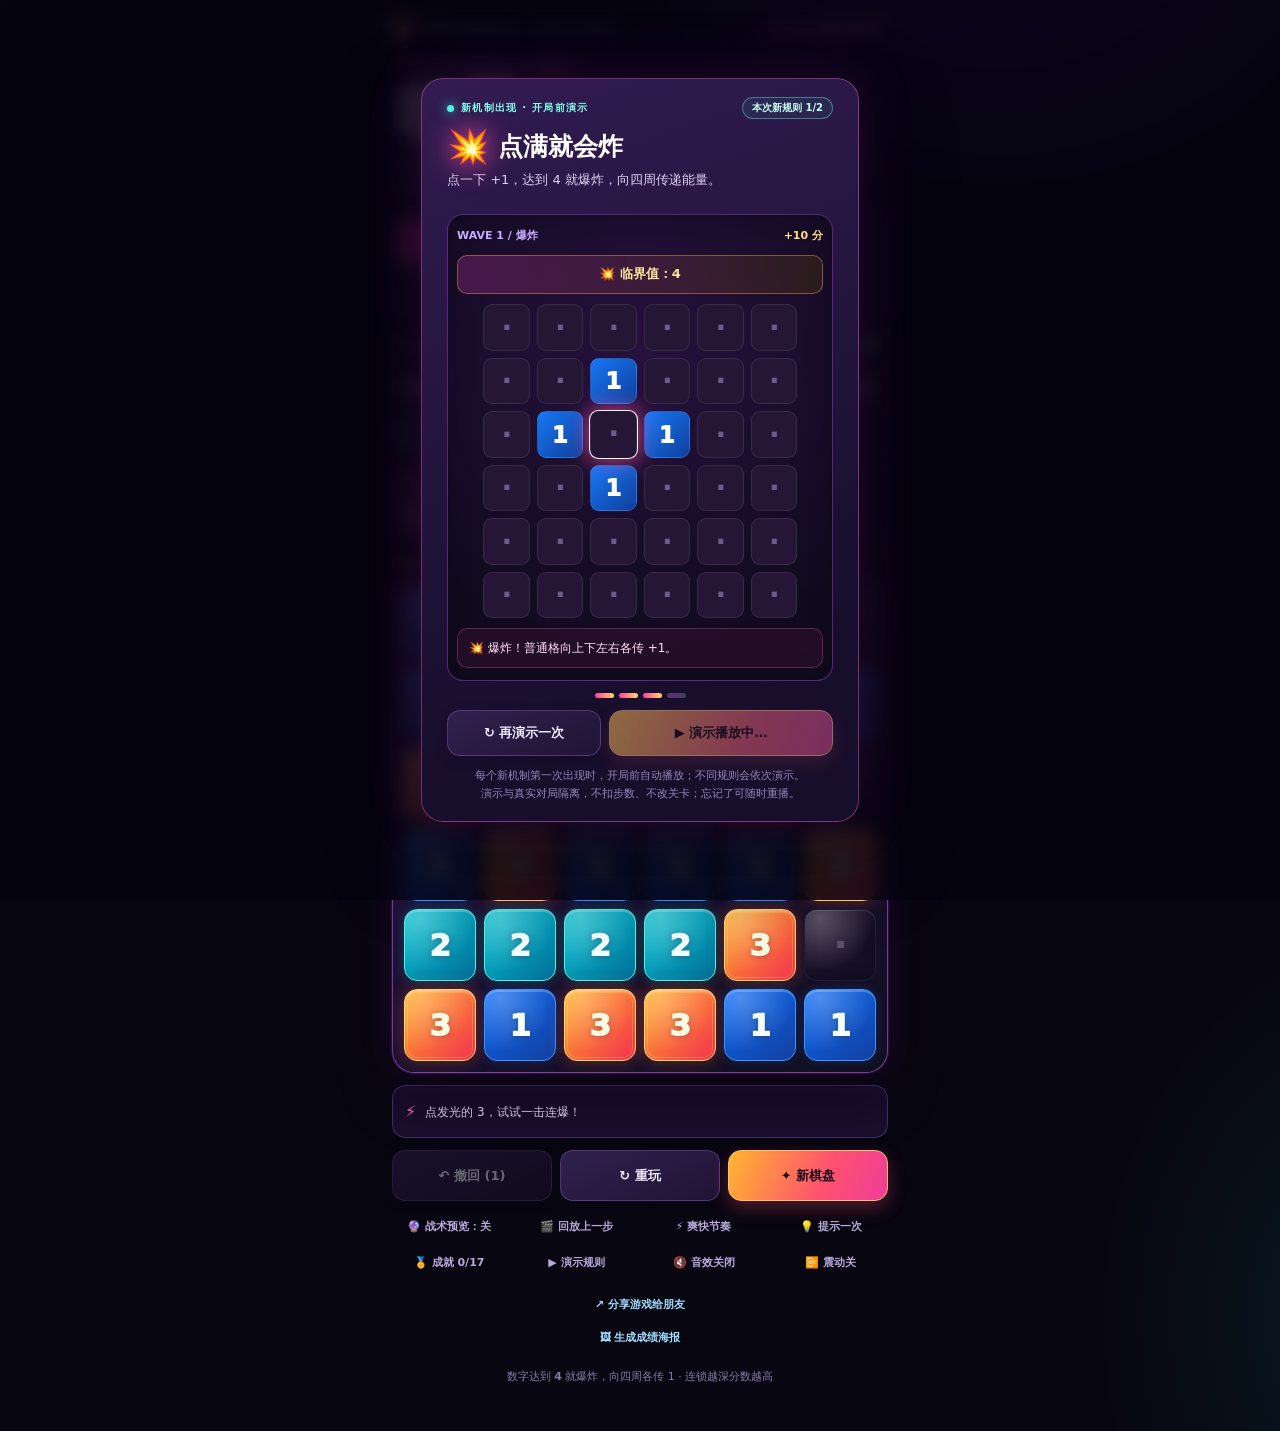
==== commit a460d2d4: "feat: refine explosion pacing, final replay and share UI (v1.2)" ====
--- a/index.html
+++ b/index.html
@@ -5,7 +5,7 @@
   <meta name="viewport" content="width=device-width, initial-scale=1, viewport-fit=cover">
   <meta name="theme-color" content="#080611">
   <meta name="description" content="临界点：一击引爆全场。ProfMonkey 连锁反应小游戏。">
-  <title>临界点 v1.1 战术预览 | ProfMonkey</title>
+  <title>临界点 v1.2 超燃回响 | ProfMonkey</title>
 <style>
 :root{color-scheme:dark;--bg:#0a1020;--stroke:rgba(196,217,255,.15);--text:#ebf3ff;--muted:#96a9c8;--accent:#ffc36e;--panel:#142139}
 *{box-sizing:border-box}
@@ -113,7 +113,7 @@
 </head>
 <body>
 <main class="shell">
-  <div class="brand"><span class="brand-left"><span class="monkey">🐒</span> PROFMONKEY / MINI GAME</span><span class="version">V 1.1 · TACTICAL</span></div>
+  <div class="brand"><span class="brand-left"><span class="monkey">🐒</span> PROFMONKEY / MINI GAME</span><span class="version">V 1.2 · OVERDRIVE</span></div>
   <header><h1>临界<em>点</em><span aria-hidden="true">⚡</span></h1><p class="tagline">点一下数字 <b>+1</b>，凑到 <b id="headlineThreshold">4</b> 就爆炸。<br>一次点击，引爆整个棋盘。</p></header>
   <nav class="modes" role="group" aria-label="选择游戏模式">
     <button type="button" class="mode active" data-mode="classic" aria-pressed="true">🎯 经典</button>
@@ -154,13 +154,14 @@
   <div class="prediction-strip" id="predictionStrip" hidden aria-live="polite"><div class="prediction-body"><b id="predictionTitle">🔮 预测中</b><span id="predictionDetail">选择一格查看预计爆炸效果</span></div><div class="prediction-actions"><button type="button" id="predictionConfirm" class="action primary" hidden>⚡ 确认引爆</button><button type="button" id="predictionCancel" class="action">取消</button></div></div>
   <div class="msg" id="message" role="status" aria-live="polite">点击一个发光的 3，看看能连炸几次！</div>
   <div class="actions"><button class="action" type="button" id="undo" disabled>↶ 撤回 (1)</button><button class="action" type="button" id="restart">↻ 重玩</button><button class="action primary" type="button" id="newBoard">✦ 新棋盘</button></div>
-  <div class="utilities"><button class="utility forecast-button" type="button" id="forecast" aria-pressed="false">🔮 战术预览：关</button><button class="utility" type="button" id="replayLast" disabled>🎬 回放上一步</button><button class="utility" type="button" id="hint">💡 提示一次</button><button class="utility" type="button" id="achievements">🏅 成就 <span id="badgeCount">0/17</span></button><button class="utility" type="button" id="help">▶ 演示规则</button><button class="utility" type="button" id="sound" aria-pressed="false">🔇 音效关闭</button><button class="utility" type="button" id="vibration" aria-pressed="false">📴 震动关</button></div>
-  <button class="utility bottom-share" type="button" id="shareTop">↗ 分享游戏给朋友</button>
+  <div class="utilities"><button class="utility forecast-button" type="button" id="forecast" aria-pressed="false">🔮 战术预览：关</button><button class="utility" type="button" id="replayLast" disabled>🎬 回放上一步</button><button class="utility" type="button" id="pace" aria-pressed="true">⚡ 爽快节奏</button><button class="utility" type="button" id="hint">💡 提示一次</button><button class="utility" type="button" id="achievements">🏅 成就 <span id="badgeCount">0/17</span></button><button class="utility" type="button" id="help">▶ 演示规则</button><button class="utility" type="button" id="sound" aria-pressed="false">🔇 音效关闭</button><button class="utility" type="button" id="vibration" aria-pressed="false">📴 震动关</button></div>
+  <div class="social-actions"><button class="utility bottom-share" type="button" id="shareTop">↗ 分享游戏给朋友</button><button class="utility bottom-share poster-trigger" type="button" id="posterTop">🖼 生成成绩海报</button></div>
   <div class="foot">数字达到 <b id="ruleThreshold">4</b> 就爆炸，向四周各传 1 · 连锁越深分数越高</div>
 </main>
 <div class="backdrop" id="endBackdrop" role="dialog" aria-modal="true" aria-labelledby="endTitle">
-  <section class="dialog"><div class="emoji" id="endEmoji">🏆</div><h2 id="endTitle">挑战完成！</h2><p class="desc" id="endDesc">再试一次，挑战更长的连锁。</p><strong class="huge" id="endScore">0</strong><div class="caption" id="endCaption">本局最终得分</div><div class="summary"><div><strong id="endChain">0</strong><small>最长连锁</small></div><div><strong id="endExplosions">0</strong><small>总爆炸数</small></div><div><strong id="endBest">0</strong><small>该模式最佳</small></div></div><button type="button" class="action primary wide end-next" id="endNext" hidden>➡ 挑战下一关</button><div class="earned-line" id="earnedLine"></div><div class="end-actions"><button class="action primary" type="button" id="endRestart">↻ 再来一次</button><button class="action" type="button" id="endNew">✦ 换盘挑战</button></div><div class="end-actions"><button class="action" type="button" id="endUndo">↶ 撤回一步</button><button class="action" type="button" id="endShare">↗ 分享战绩</button></div><button class="action wide" type="button" id="endClose" style="margin-top:9px">返回模式选择</button></section>
+  <section class="dialog"><div class="emoji" id="endEmoji">🏆</div><h2 id="endTitle">挑战完成！</h2><p class="desc" id="endDesc">再试一次，挑战更长的连锁。</p><strong class="huge" id="endScore">0</strong><div class="caption" id="endCaption">本局最终得分</div><div class="summary"><div><strong id="endChain">0</strong><small>最长连锁</small></div><div><strong id="endExplosions">0</strong><small>总爆炸数</small></div><div><strong id="endBest">0</strong><small>该模式最佳</small></div></div><button type="button" class="action primary wide end-next" id="endNext" hidden>➡ 挑战下一关</button><div class="earned-line" id="earnedLine"></div><div class="end-actions"><button class="action primary" type="button" id="endRestart">↻ 再来一次</button><button class="action" type="button" id="endNew">✦ 换盘挑战</button></div><div class="end-actions"><button class="action" type="button" id="endUndo">↶ 撤回一步</button><button class="action" type="button" id="endShare">↗ 分享战绩</button></div><div class="end-actions"><button class="action" type="button" id="endReplay" disabled>🎬 回看最后一击</button><button class="action primary" type="button" id="endPoster">🖼 生成战绩海报</button></div><button class="action wide" type="button" id="endClose" style="margin-top:9px">返回模式选择</button></section>
 </div>
+<div class="backdrop poster-backdrop" id="posterBackdrop" role="dialog" aria-modal="true" aria-labelledby="posterTitle"><section class="dialog poster-dialog"><div class="poster-heading"><div><span>PROFMONKEY / SHARE</span><h2 id="posterTitle">生成你的高光海报</h2></div><button class="poster-exit" id="posterClose" type="button" aria-label="关闭海报">✕</button></div><p class="desc">离线生成图片，包含真实分数和棋盘；不会上传你的战绩。</p><canvas id="posterCanvas" width="720" height="1280" role="img" aria-label="临界点成绩海报预览"></canvas><div class="end-actions poster-buttons"><button type="button" class="action primary" id="posterDownload">⬇ 保存图片</button><button type="button" class="action" id="posterShare">↗ 分享图片</button></div><div class="poster-tip" id="posterHint">保存 PNG 图片后，可以发送到朋友圈或聊天。</div></section></div>
 <div class="backdrop" id="rulesBackdrop" role="dialog" aria-modal="true" aria-labelledby="rulesTitle">
   <section class="dialog rules"><div class="emoji">⚡</div><h2 id="rulesTitle">规则别背，直接看爆炸！</h2>
     <p class="rules-hint">当前临界值：<b id="rulesThreshold">4</b>。选一个规则，棋盘会自己演示一次。<b>只要出现尚未学过的规则，就在开局前按顺序自动演示。</b></p>
@@ -216,5 +217,6 @@
 <script src="campaign.js"></script>
 <script src="game.js"></script>
 <script src="tutorial.js"></script>
+<script src="poster.js"></script>
 </body>
 </html>
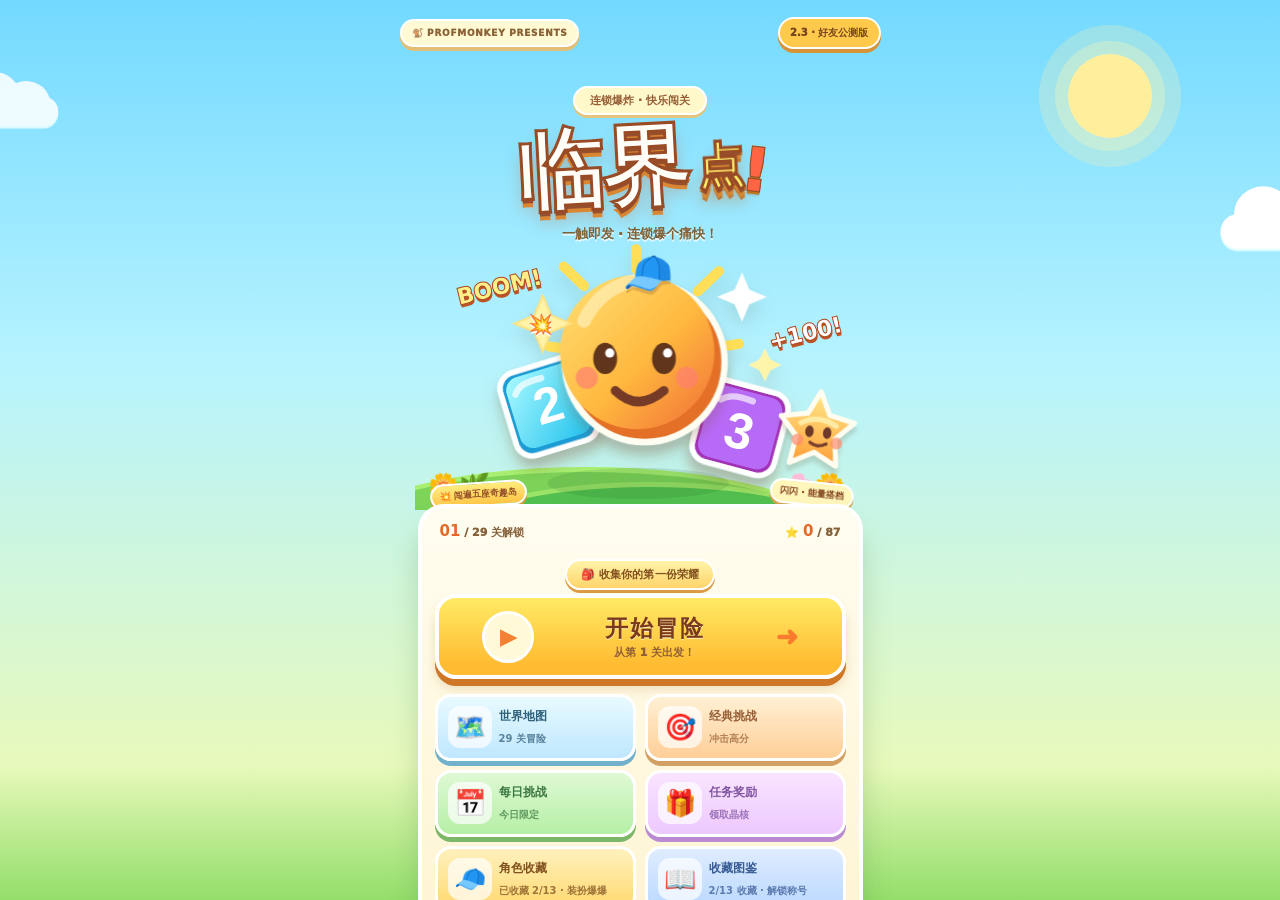
==== commit 9d7f0724: "Publish Critical Point v2.4 public playtest site" ====
--- a/index.html
+++ b/index.html
@@ -3,9 +3,11 @@
 <head>
   <meta charset="UTF-8">
   <meta name="viewport" content="width=device-width, initial-scale=1, viewport-fit=cover">
-  <meta name="theme-color" content="#080611">
-  <meta name="description" content="临界点：一击引爆全场。ProfMonkey 连锁反应小游戏。">
-  <title>临界点 v1.2 超燃回响 | ProfMonkey</title>
+  <meta name="description" content="临界点：一击引爆全场。免费试玩，29关卡通连锁爆炸小游戏。支持离线、每日挑战和本地体验反馈。">
+  <meta name="theme-color" content="#78d8ff">
+  <link rel="manifest" href="manifest.webmanifest">
+  <link rel="icon" href="assets/critical-logo.svg" type="image/svg+xml">
+  <title>临界点 v2.4 · 公测闭环版 | ProfMonkey</title>
 <style>
 :root{color-scheme:dark;--bg:#0a1020;--stroke:rgba(196,217,255,.15);--text:#ebf3ff;--muted:#96a9c8;--accent:#ffc36e;--panel:#142139}
 *{box-sizing:border-box}
@@ -108,13 +110,1159 @@
 .level-tile{min-height:92px;padding:10px 11px}
 .level-tile .type-hint{font-size:10px;color:#c7e8ff;margin-left:auto}
 @media(max-width:375px){.cell[data-mark]:not([data-mark=""]):before{top:2px;right:2px;font-size:8px}.variant-line{font-size:10px}}
+
+/* v1.2 · Skill combo training room */
+.trial-open-btn{margin-top:9px;width:100%;border:1px solid rgba(126,255,227,.38);background:linear-gradient(110deg,rgba(29,100,103,.35),rgba(90,37,120,.36));color:#dffefa;box-shadow:inset 0 0 20px rgba(95,255,224,.04);}
+.trial-backdrop{z-index:55;padding:10px;}
+.trial-dialog{width:min(100%,450px);max-height:min(94vh,900px);overflow-y:auto;text-align:left;padding:19px 15px 15px;border-color:rgba(132,255,224,.4);background:radial-gradient(ellipse at top right,rgba(99,39,163,.3),transparent 48%),linear-gradient(160deg,#24153d,#100b20 84%);}
+.trial-head{display:flex;align-items:flex-start;justify-content:space-between;gap:10px;margin-bottom:7px;}
+.trial-head h2{font-size:23px;margin:0;color:#fff;letter-spacing:.01em;}
+.trial-head p{font-size:11px;line-height:1.6;color:#b7a7d4;margin:5px 0 0;}
+.trial-close{border:1px solid rgba(255,255,255,.15);border-radius:10px;background:rgba(255,255,255,.05);color:#d8c8f0;width:35px;height:35px;font-size:17px;cursor:pointer;flex-shrink:0;}
+.trial-cards{display:grid;gap:9px;margin:14px 0 8px;}
+.trial-card{display:grid;grid-template-columns:44px minmax(0,1fr) auto;align-items:center;gap:10px;text-align:left;width:100%;padding:12px 11px;border-radius:14px;border:1px solid rgba(175,128,255,.26);background:linear-gradient(120deg,rgba(47,29,76,.8),rgba(17,13,35,.94));color:#f5eaff;cursor:pointer;}
+.trial-card:active{transform:scale(.99)}.trial-card-icon{display:grid;place-items:center;width:42px;height:42px;border-radius:12px;background:rgba(126,255,227,.08);font-size:24px;box-shadow:inset 0 0 18px rgba(126,255,227,.05);}
+.trial-card-copy strong{display:block;font-size:13px;}.trial-card-copy small{display:block;color:#b5a6d0;font-size:10px;line-height:1.5;margin-top:4px;}
+.trial-card-state{font-size:10px;font-weight:900;color:#9cffe5;white-space:nowrap;}
+.trial-rules-note{border:1px solid rgba(255,206,112,.2);background:rgba(255,196,82,.055);border-radius:11px;padding:10px;color:#e9d9b5;font-size:10px;line-height:1.65;margin-top:10px;}
+.trial-play{margin-top:10px;}
+.trial-play-title{margin:4px 0 5px;font-size:17px;color:#fff;}
+.trial-play-desc{margin:0 0 10px;color:#c4b6dc;font-size:11px;line-height:1.65;}
+.trial-topline{display:flex;align-items:center;justify-content:space-between;gap:8px;margin:9px 0 7px;font-size:10px;color:#c7b7e2;}
+.trial-pill{border:1px solid rgba(133,255,224,.28);border-radius:99px;padding:5px 8px;color:#a7ffea;background:rgba(69,255,213,.06);font-weight:850;}
+.trial-board-wrap{padding:7px;border-radius:16px;background:linear-gradient(135deg,#452c70,#18132f 75%);border:1px solid rgba(180,135,255,.3);box-shadow:0 12px 32px rgba(0,0,0,.25);}
+.trial-board{display:grid;grid-template-columns:repeat(6,minmax(0,1fr));gap:5px;}
+.trial-cell{position:relative;min-width:0;aspect-ratio:1;border-radius:9px;border:1px solid rgba(255,255,255,.08);background:#17152c;color:#a9a1c5;font-size:clamp(18px,5vw,25px);font-weight:950;cursor:pointer;display:grid;place-items:center;padding:0;overflow:hidden;}
+.trial-cell[data-v="0"]{color:#5b5477;background:#151328;}.trial-cell[data-v="1"]{background:linear-gradient(140deg,#263d72,#20234b);color:#b5d4ff;}.trial-cell[data-v="2"]{background:linear-gradient(140deg,#176c72,#21455d);color:#a7fff0;}.trial-cell[data-v="3"]{background:linear-gradient(140deg,#b76338,#6c3449);color:#fff0c4;box-shadow:inset 0 0 13px rgba(255,143,81,.08);}
+.trial-cell[data-type="boss"]{border-color:#ffcf75;box-shadow:inset 0 0 13px rgba(255,197,84,.17);}.trial-cell[data-type="diagonal"]{border-color:#c18aff;box-shadow:inset 0 0 13px rgba(187,111,255,.17);}.trial-cell[data-type="rock"]{background:linear-gradient(140deg,#4c4c5c,#252535);color:#c3c3d1;}.trial-cell[data-type="amplifier"]{border-color:#7af7ef;}.trial-cell[data-type="target"]{border-color:#ffe080;}
+.trial-cell .trial-mark{position:absolute;bottom:3px;right:4px;font-size:8px;line-height:1;font-weight:1000;color:#fff5b6;text-shadow:0 1px 4px #000;}.trial-cell.trial-target{outline:2px solid #8dffe8;outline-offset:-3px;animation:trialPulse .7s ease-in-out infinite alternate;}.trial-cell.trial-burst{animation:trialBurst .28s ease-out both;z-index:2;}
+@keyframes trialPulse{from{filter:brightness(1)}to{filter:brightness(1.65);box-shadow:0 0 16px rgba(100,255,226,.4)}}@keyframes trialBurst{0%{transform:scale(1);filter:brightness(1)}50%{transform:scale(1.13);filter:brightness(2.4)}100%{transform:scale(.97);filter:brightness(1.1)}}
+.trial-statrow{display:grid;grid-template-columns:repeat(3,minmax(0,1fr));gap:6px;margin:9px 0;}.trial-stat{border:1px solid rgba(177,134,255,.17);border-radius:10px;padding:8px 5px;background:rgba(255,255,255,.025);text-align:center;}.trial-stat strong{display:block;color:#fff0bd;font-size:17px;}.trial-stat small{display:block;color:#a99ac7;font-size:9px;margin-top:3px;}
+.trial-skill-row{display:grid;grid-template-columns:repeat(3,minmax(0,1fr));gap:6px;margin-top:9px;}.trial-skill{min-width:0;border:1px solid rgba(174,130,255,.28);border-radius:10px;background:rgba(50,31,77,.62);color:#efe5ff;padding:9px 3px;min-height:43px;font-size:10px;font-weight:900;cursor:pointer;}.trial-skill.active{border-color:#8dffe8;background:rgba(24,116,106,.35);color:#baffef;box-shadow:0 0 14px rgba(90,255,220,.12)}.trial-skill:disabled{opacity:.4;cursor:not-allowed;}
+.trial-status{min-height:46px;display:flex;align-items:center;margin-top:9px;border-radius:11px;padding:10px;border:1px solid rgba(169,125,255,.22);background:rgba(7,6,20,.48);font-size:11px;line-height:1.65;color:#d8c9f1;}.trial-status.success{border-color:rgba(116,255,196,.42);background:rgba(22,111,80,.15);color:#baffdf;}.trial-status.warning{border-color:rgba(255,194,104,.36);color:#ffe0a4;}
+.trial-actions{display:grid;grid-template-columns:1fr 1fr;gap:7px;margin-top:10px;}.trial-actions .action{min-height:41px;font-size:11px;}.trial-actions .primary{color:#1e152b;}
+.trial-demo-tag{font-size:9px;letter-spacing:.1em;color:#aaffed;font-weight:950;}
+@media(max-width:360px){.trial-dialog{padding:15px 10px}.trial-board{gap:4px}.trial-cell{border-radius:7px}.trial-card{grid-template-columns:37px minmax(0,1fr) auto;gap:7px;padding:10px 8px}.trial-card-icon{width:36px;height:36px;font-size:21px}.trial-card-state{font-size:9px}}
+
+
+
+body.home-active > main.shell{display:none!important}
+/* v2.2 · public playtest desk, no libraries or tracking endpoints */
+.beta-entry{display:flex;align-items:center;text-align:left;gap:12px;width:100%;padding:13px 15px;margin:12px 0 10px;border:3px solid #fff;border-radius:18px;background:linear-gradient(165deg,#dffff4,#adedd0);color:#326a48;box-shadow:0 5px 0 #6fb88b;cursor:pointer;font-family:inherit;transition:transform .15s}
+.beta-entry:active{transform:translateY(2px);box-shadow:0 3px 0 #6fb88b}
+.beta-entry>span:nth-child(2){display:flex;flex-direction:column;gap:3px;flex:1}
+.beta-entry strong{font-size:13px;font-weight:1000}.beta-entry small{font-size:10px;color:#4d9070;font-weight:850}
+.beta-face{font-size:26px;background:#fff9d3;border:2px solid #fff;width:47px;height:47px;display:grid;place-items:center;border-radius:15px;box-shadow:0 3px 0 #c7dea9}
+.beta-inline{display:block;width:100%;min-height:42px;margin:10px 0 0;border-radius:13px;border:2px solid #fff;background:linear-gradient(180deg,#dcfff0,#a6e9c6);color:#397553;font:900 12px inherit;box-shadow:0 4px 0 #71b48b;cursor:pointer}
+.beta-end{margin-top:9px!important;background:linear-gradient(180deg,#dbfff0,#a7ebd1)!important;color:#296c4b!important}
+.beta-overlay{position:fixed;inset:0;z-index:120;display:none;justify-content:center;align-items:center;padding:10px;background:rgba(17,55,63,.67);backdrop-filter:blur(6px)}
+.beta-overlay.open{display:flex}
+.beta-sheet{width:min(100%,490px);max-height:min(94dvh,920px);overflow:auto;border:4px solid #fff;border-radius:23px;background:linear-gradient(180deg,#fffdf0,#fff0c9);color:#563923;box-shadow:0 9px 0 #c29449,0 23px 75px rgba(24,47,29,.4);padding:18px 16px 20px}
+.beta-top{display:flex;align-items:flex-start;justify-content:space-between;gap:9px;margin-bottom:12px}
+.beta-top h2{margin:0 0 4px;font-size:23px;color:#693e20;line-height:1.3}.beta-top p{margin:0;color:#937252;font-size:11px;line-height:1.6}
+.beta-close{appearance:none;border:2px solid #fff;border-radius:11px;background:#ffdb77;box-shadow:0 3px 0 #d1a245;color:#85522b;min-width:38px;height:38px;cursor:pointer;font-size:22px}
+.beta-tabs{display:grid;grid-template-columns:1fr 1fr;gap:7px;margin-bottom:12px}
+.beta-tab{border:2px solid #fff;border-radius:11px;background:#f4e9c8;color:#7e634a;min-height:41px;font:900 12px inherit;cursor:pointer}
+.beta-tab[aria-selected=true]{background:linear-gradient(180deg,#fff085,#ffbf42);box-shadow:0 3px 0 #d48c31;color:#704020}
+.beta-pane[hidden]{display:none!important}
+.beta-label{display:block;font-weight:1000;color:#775030;font-size:12px;margin:13px 0 7px}
+.beta-rating{display:flex;gap:4px;justify-content:space-between}
+.beta-rating button{flex:1;min-height:43px;border:2px solid #fff;border-radius:12px;background:#ffebac;color:#a17f46;font-size:22px;cursor:pointer;box-shadow:0 3px 0 #dfc68b}
+.beta-rating button.chosen{background:linear-gradient(150deg,#ffe369,#ffb342);color:#ba621e;box-shadow:0 3px 0 #cb872d;transform:translateY(-1px)}
+.beta-choice-row{display:flex;flex-wrap:wrap;gap:6px}
+.beta-chip{min-height:34px;border:2px solid #fff;background:#e6f8d6;box-shadow:0 2px 0 #c4dbaa;border-radius:999px;color:#57754b;padding:5px 12px;font-size:12px;font-weight:850;cursor:pointer}
+.beta-chip[aria-pressed=true]{background:#ffb95e;color:#643619;box-shadow:0 2px 0 #d2842d}
+.beta-sheet textarea{display:block;width:100%;min-height:90px;resize:vertical;font:13px/1.7 inherit;color:#5c3d25;background:#fffefa;border:2px solid #e1c997;border-radius:12px;padding:10px;outline:none}
+.beta-sheet textarea:focus{border-color:#72c89b}
+.beta-help{font-size:11px;color:#886c4e;line-height:1.65;margin:7px 0}
+.beta-summary{padding:10px 12px;border:2px solid #fff;border-radius:11px;background:linear-gradient(135deg,#f1ffd9,#daf6c6);color:#55814e;font-size:11px;line-height:1.6}
+.beta-action{width:100%;min-height:45px;border:2px solid #fff;border-radius:12px;background:linear-gradient(180deg,#72e8a1,#3bbd74);color:#fff;text-shadow:0 1px 0 #318654;box-shadow:0 4px 0 #328d57;font-size:14px;font-weight:1000;cursor:pointer;margin-top:10px}
+.beta-action.subtle{background:linear-gradient(180deg,#ffe890,#ffc04f);color:#69431f;text-shadow:none;box-shadow:0 4px 0 #d3902e;font-size:12px}
+.beta-action.ghost{background:#fffdf5;color:#8d603d;text-shadow:none;box-shadow:0 3px 0 #d8c198;font-size:12px}
+.beta-action:active{transform:translateY(2px)}
+.beta-analytics{display:grid;grid-template-columns:repeat(3,minmax(0,1fr));gap:6px;margin:10px 0}
+.beta-metric{border:2px solid #fff;border-radius:12px;background:#eff8e3;box-shadow:0 3px 0 #c8dcaa;text-align:center;padding:11px 5px}
+.beta-metric strong{display:block;font-size:21px;font-weight:1000;color:#326d54}.beta-metric small{font-size:10px;font-weight:850;color:#738756}
+.beta-bar-row{margin:10px 0}.beta-bar-heading{display:flex;justify-content:space-between;gap:12px;font-size:11px;font-weight:800;color:#785839;margin-bottom:4px}
+.beta-bar{height:10px;border-radius:99px;border:1px solid #c1dc96;background:#e3efcd;overflow:hidden}.beta-bar>i{display:block;height:100%;background:linear-gradient(90deg,#62d77f,#ffc745);border-radius:inherit}
+.beta-small{margin:8px 0;color:#8a6a4c;font-size:11px;line-height:1.6}
+.beta-alert{font-size:11px;font-weight:850;color:#3d8853;min-height:18px;padding:8px 0 0}
+.beta-toggle{display:flex;gap:10px;align-items:center;margin:12px 0;font-size:12px;color:#755337;line-height:1.5}
+.beta-toggle input{width:19px;height:19px;accent-color:#36b674;flex:none}
+@media(max-width:390px){.beta-sheet{padding:14px 11px}.beta-top h2{font-size:21px}.beta-entry{gap:8px;padding:10px}.beta-entry strong{font-size:12px}}
+
 </style>
-<link rel="stylesheet" href="theme.css">
+<style>
+/* ProfMonkey · 临界点 v0.5 — Neon Reactor / 高对比电光主题 */
+:root{color-scheme:dark;--bg:#080611;--stroke:rgba(174,136,255,.22);--text:#f9f4ff;--muted:#b0a8d1;--accent:#ffcc43;--panel:#171026}
+html{background:#080611}
+body{position:relative;overflow-x:hidden;background:
+  radial-gradient(ellipse 500px 390px at 78% -100px,rgba(143,38,243,.34),transparent 75%),
+  radial-gradient(ellipse 380px 440px at -28% 39%,rgba(234,32,101,.18),transparent 80%),
+  radial-gradient(ellipse 390px 480px at 110% 92%,rgba(6,231,220,.1),transparent 80%),
+  #080611;padding-top:17px}
+body:before{content:"";position:fixed;inset:0;pointer-events:none;opacity:.17;z-index:0;background-image:linear-gradient(rgba(157,99,255,.19) 1px,transparent 1px),linear-gradient(90deg,rgba(157,99,255,.19) 1px,transparent 1px);background-size:30px 30px;mask-image:linear-gradient(180deg,#000,transparent 84%)}
+.shell{position:relative;z-index:1}
+.brand{color:#c4b5ed;font-weight:900;font-size:10px}
+.monkey{filter:drop-shadow(0 0 9px rgba(255,65,164,.75))}
+.version{color:#ffbce5;background:rgba(239,31,130,.12);border-color:rgba(255,93,177,.44);box-shadow:inset 0 0 12px rgba(246,34,147,.06)}
+header{margin:18px 3px 17px;position:relative}
+header:before{content:"CHAIN REACTION  /  ARCADE";display:block;color:#ff6bb2;font-size:9px;font-weight:950;letter-spacing:.22em;margin:0 0 9px}
+h1{font-size:clamp(47px,12vw,67px);font-weight:1000;letter-spacing:-.07em;color:#fff;text-shadow:0 2px 0 rgba(245,52,184,.2),0 0 30px rgba(146,62,242,.2)}
+h1 em{background:linear-gradient(105deg,#ffe379 8%,#ff633f 50%,#ff318f 85%);-webkit-background-clip:text;background-clip:text;color:transparent;text-shadow:none}
+h1 span{display:inline-block;margin-left:10px;font-size:.53em;vertical-align:21%;filter:drop-shadow(0 0 16px #fe5d68);animation:logoPulse 2.6s ease-in-out infinite}
+@keyframes logoPulse{50%{transform:rotate(9deg) scale(1.13)}}
+.tagline{color:#d4caed;font-size:13px}.tagline b{color:#ffe18a}
+.modes{padding:5px;border-color:rgba(150,86,245,.37);background:rgba(18,10,32,.93);box-shadow:0 9px 30px rgba(0,0,0,.22);border-radius:16px;gap:6px}
+.mode{min-height:44px;border-radius:10px;color:#bdb2d9;font-size:12px;transition:background .13s,border-color .13s,transform .13s}
+.mode.active{background:linear-gradient(120deg,#ef318d,#ae39fa 73%,#7d48ff);border-color:#ff8aca;color:white;box-shadow:0 6px 19px rgba(218,41,163,.31);text-shadow:0 1px 3px #77105b}
+.mode:not(.active):hover{background:rgba(126,62,223,.26)}
+.mode:active{transform:scale(.97)}.mode-desc{color:#c6bce0}.chip{color:#91fff0;background:rgba(14,255,221,.07);border-color:rgba(38,240,226,.35)}
+.stat{background:linear-gradient(155deg,rgba(38,22,61,.96),rgba(18,12,32,.98));border:1px solid rgba(172,105,252,.23);border-radius:15px;padding:12px 10px;box-shadow:inset 0 1px 0 rgba(255,255,255,.035)}
+.stat small{color:#b5a9d5}.stat strong{font-size:clamp(25px,6.4vw,31px)}
+.stat:first-child{border-color:rgba(255,83,163,.44);background:linear-gradient(140deg,rgba(78,20,68,.9),rgba(32,13,47,.95))}.stat:first-child strong{color:#ff9cca;text-shadow:0 0 20px rgba(255,53,148,.3)}
+.stat:nth-child(2) strong{color:#fff2b8;text-shadow:0 0 14px rgba(255,177,53,.22)}.stat:nth-child(3) strong{color:#8affef}
+.record-line{color:#aa9ec9}.record-line b{color:#fff}
+.board-card{border:1px solid rgba(232,114,255,.46);padding:clamp(6px,1.9vw,11px);background:linear-gradient(150deg,#3c184f 0%,#1c1034 48%,#11101f 100%);border-radius:22px;box-shadow:0 0 0 1px rgba(74,26,133,.44),0 0 40px rgba(146,43,203,.17),0 26px 50px rgba(0,0,0,.4)}
+.board-card:after{content:"";position:absolute;inset:0 0 auto 0;height:30%;background:linear-gradient(180deg,rgba(255,255,255,.045),transparent);pointer-events:none;z-index:0}
+.cell{background:#1c1231;border:1px solid rgba(255,255,255,.08);color:#fff;border-radius:clamp(8px,2.3vw,13px);font-weight:1000;font-size:clamp(23px,6.4vw,31px);box-shadow:inset 0 1px 0 rgba(255,255,255,.12),inset 0 -5px 14px rgba(0,0,0,.12);text-shadow:0 1px 6px rgba(0,0,0,.25)}
+.cell:after{background:radial-gradient(circle at 22% 12%,rgba(255,255,255,.27),transparent 65%)}
+.cell[data-v="0"]{background:linear-gradient(140deg,#20132d,#120d25);color:#5d506e;border-color:rgba(141,112,176,.1);text-shadow:none}
+.cell[data-v="1"]{background:linear-gradient(140deg,#0768f6,#15409f);color:#f4fdff;border-color:#3b96ff;box-shadow:inset 0 2px 0 rgba(255,255,255,.22),0 0 11px rgba(26,107,255,.22)}
+.cell[data-v="2"]{background:linear-gradient(140deg,#04c7d5,#036d98);color:#efffff;border-color:#51f5e6;box-shadow:inset 0 2px 0 rgba(255,255,255,.23),0 0 13px rgba(15,237,214,.23)}
+.cell[data-v="3"]{background:linear-gradient(135deg,#ffae21,#f43b4c 92%);color:#fff9e3;border-color:#ffda68;box-shadow:inset 0 2px 0 rgba(255,255,255,.28),0 0 17px rgba(255,88,39,.35)}
+.cell[data-v="4"]{background:linear-gradient(135deg,#b04fff,#6721c8);color:#fff;border-color:#e2adff;box-shadow:inset 0 2px 0 rgba(255,255,255,.2),0 0 15px rgba(158,50,255,.29)}
+.cell[data-v="5"]{background:linear-gradient(135deg,#ff4ba4,#c60b6c);color:#fff;border-color:#ff9ac6;box-shadow:inset 0 2px 0 rgba(255,255,255,.22),0 0 16px rgba(255,48,132,.3)}
+.cell[data-v="rock"]{background:repeating-linear-gradient(130deg,#444052 0,#444052 7px,#2a263a 7px,#2a263a 14px);color:#a59bad;border:1px solid #686075;box-shadow:inset 0 1px 0 rgba(255,255,255,.15)}
+.cell[data-type="boost"]{border:2px solid #65ffff;box-shadow:inset 0 0 15px rgba(85,255,235,.22),0 0 18px rgba(61,233,255,.52)}
+.cell[data-type="target"]{border:2px solid #ffe157;box-shadow:inset 0 0 12px rgba(255,239,72,.28),0 0 17px rgba(255,216,68,.4)}
+.cell[data-type="target"].cleared{border-color:#61ffab;box-shadow:0 0 12px rgba(71,252,173,.35)}
+.cell[data-mark]:not([data-mark=""]):before{background:rgba(7,5,25,.72);color:#e5ffff}
+.cell.hotspot{outline:1px solid rgba(255,244,138,.24);outline-offset:-4px}
+.cell.hinted{outline-color:#f9d87b}
+@keyframes pop{0%{filter:brightness(1);transform:scale(1)}45%{filter:brightness(3);transform:scale(1.24)}100%{filter:brightness(1.22);transform:scale(1)}}
+.board-card.shock{animation:shake .24s ease}.board-card.flare:before{background:radial-gradient(ellipse at center,rgba(255,119,76,.44),rgba(250,52,168,.23) 40%,transparent 76%)}
+.float{color:#ffe374;text-shadow:0 0 12px #f93c7b,0 0 30px #ff9018,0 3px 5px black}
+.combo{color:#fff;text-shadow:0 0 14px #ff368f,0 0 26px #a54afa,0 4px 4px black}
+.msg{border:1px solid rgba(165,115,247,.3);border-radius:14px;background:rgba(27,15,47,.95);color:#e6dcfa;min-height:53px}.msg:before{color:#ff66b9;content:"⚡";font-size:16px}.msg.hot{border-color:rgba(255,80,169,.65);background:linear-gradient(105deg,#501640,#26133d);color:#ffe3f4}
+.action{border:1px solid rgba(162,111,237,.35);background:linear-gradient(155deg,#31204e,#201434);color:#efeaff;border-radius:13px;min-height:51px;font-weight:900;box-shadow:0 4px 13px rgba(0,0,0,.15)}
+.action.primary{background:linear-gradient(112deg,#ffb52f,#ff516f 61%,#ed3d99);color:#1e091e;border-color:#ffc076;box-shadow:0 7px 18px rgba(248,77,104,.3)}
+.action:not(:disabled):hover{filter:brightness(1.14)}.action:disabled{opacity:.42}
+.utility{color:#b9a9db}.utility:hover{color:#fff}.bottom-share{color:#9fddff}.foot{color:#867aa9}
+.mission{border:1px solid rgba(236,60,153,.48);background:linear-gradient(135deg,rgba(64,18,62,.95),rgba(24,13,49,.98));box-shadow:0 8px 25px rgba(0,0,0,.17)}
+.mission-head small{color:#ff93c9}.mission-sub{color:#c9bfe6}.mission-head button{border-color:rgba(255,86,181,.38);background:rgba(255,45,145,.14);color:#ffd0ea}
+.goal-meta{color:#ffe0bd}.goal-track{background:#170d27}.goal-fill{background:linear-gradient(90deg,#f73a92,#ff8e46,#fff59b);box-shadow:0 0 9px #fa60ad}
+.variant-line{border:1px solid rgba(48,232,241,.34);background:linear-gradient(112deg,rgba(7,60,80,.72),rgba(42,19,75,.88));color:#9ffbff;border-radius:13px}
+.level-tile{background:linear-gradient(145deg,#342053,#1d1432);border-color:rgba(175,96,253,.3)}.level-tile.active{border-color:#fd69b4;box-shadow:0 0 17px rgba(255,61,156,.22)}.level-tile span{color:#ff92c3}.level-tile small{color:#c4b0e7}
+.badge-tile{background:#1b112e;border-color:rgba(182,98,245,.25)}.badge-tile.earned{background:#35203d;border-color:#fe7db3}
+.badge-tile small{color:#c5b6de}
+.backdrop{background:rgba(6,4,18,.86)}.dialog{background:linear-gradient(160deg,#321b51,#170e2b 80%);border:1px solid rgba(247,111,195,.4);box-shadow:0 0 55px rgba(169,33,180,.2),0 36px 85px rgba(0,0,0,.56)}
+.dialog .desc,.dialog .caption{color:#c6bbdf}.dialog .huge{color:#ffcf75;text-shadow:0 0 18px rgba(255,129,61,.2)}.summary div{background:rgba(255,255,255,.045)}.summary small{color:#bfb0d6}
+.rules b{color:#ffe396}.rules p{color:#d5c8ed}
+.toast{border:1px solid rgba(255,104,195,.62);background:#33173f;color:#fff}
+button:focus-visible{outline:3px solid #61fff0;outline-offset:3px}
+
+/* 自动演示：完整模拟真实规则引擎，同步展示能量变化 */
+.tutorial-backdrop{z-index:60;padding:12px}
+.tutorial-dialog{width:min(100%,438px);max-height:min(95dvh,860px);overflow-y:auto;text-align:left;padding:18px clamp(14px,5vw,25px) 18px;position:relative}
+.tutorial-tag{display:flex;align-items:center;gap:7px;font-size:10px;font-weight:900;color:#83fce9;letter-spacing:.13em;margin-bottom:7px}
+.tutorial-tag:before{content:"";width:7px;height:7px;background:#51f4db;border-radius:100px;box-shadow:0 0 12px #33ffe3;animation:beacon 1.5s ease infinite}
+@keyframes beacon{50%{opacity:.4;transform:scale(.8)}}
+.tutorial-heading{display:flex;align-items:center;gap:9px;margin-bottom:3px}
+.tutorial-heading .tutorial-icon{font-size:34px;filter:drop-shadow(0 0 14px #ff51ab)}
+.tutorial-dialog h2{font-size:25px;margin:0;color:#fff}
+.tutorial-lead{font-size:13px;line-height:1.6;color:#ddd0f3;margin:4px 0 12px;min-height:32px}
+.tutorial-lead strong{color:#fff2a3}
+.tutorial-stage{border:1px solid rgba(169,93,252,.4);background:radial-gradient(circle at 50% 30%,rgba(118,41,176,.22),transparent 80%),#100a1e;border-radius:16px;padding:10px 9px 12px;box-shadow:inset 0 0 24px rgba(0,0,0,.21)}
+.tutorial-status{display:flex;align-items:center;justify-content:space-between;gap:8px;font-size:11px;color:#caabff;font-weight:850;min-height:21px;margin-bottom:9px}
+.tutorial-status span:last-child{color:#ffe07b}
+.tutorial-board{display:grid;grid-template-columns:repeat(6,minmax(0,1fr));gap:clamp(4px,1.1vw,7px);width:min(100%,314px);margin:auto}
+.demo-cell{display:grid;place-items:center;aspect-ratio:1;position:relative;border-radius:9px;border:1px solid rgba(255,255,255,.09);font-size:clamp(17px,5.2vw,23px);font-weight:1000;color:#fff;transition:background .2s,transform .2s,filter .2s}
+.demo-cell[data-v="0"]{background:#241634;color:#6d5c89}.demo-cell[data-v="1"]{background:linear-gradient(135deg,#1678f6,#103f9b)}.demo-cell[data-v="2"]{background:linear-gradient(135deg,#06cbd9,#056f9b)}.demo-cell[data-v="3"]{background:linear-gradient(135deg,#ffae23,#fa385d)}.demo-cell[data-v="4"]{background:linear-gradient(135deg,#b253ff,#6926d0)}.demo-cell[data-v="5"]{background:linear-gradient(135deg,#ff4da3,#bb0f63)}
+.demo-cell[data-v="rock"]{background:repeating-linear-gradient(135deg,#4a4257 0,#4a4257 5px,#282337 5px,#282337 10px);color:#c2bacd}
+.demo-cell[data-type="boost"]{border:2px solid #53eeff;box-shadow:0 0 12px #16bce877}.demo-cell[data-type="target"]{border:2px solid #ffd46f;box-shadow:0 0 11px #ffd46f66}.demo-cell[data-type="target"].demo-cleared{border-color:#6af9b0;box-shadow:0 0 11px #6af9b066}
+.demo-cell[data-mark]:not([data-mark=""]):after{content:attr(data-mark);position:absolute;right:2px;top:2px;font-size:7px;line-height:1;color:#fff;padding:2px;background:#120a24a8;border-radius:3px}
+.demo-cell.demo-click{outline:2px solid #ffef96;outline-offset:1px;z-index:2;transform:scale(1.12);box-shadow:0 0 22px rgba(255,242,116,.57)}
+.demo-cell.demo-explode{z-index:2;animation:demoBlast .43s ease both;box-shadow:0 0 20px rgba(255,88,175,.8);border-color:#fff}
+@keyframes demoBlast{0%{transform:scale(1)}45%{transform:scale(1.2);filter:brightness(2.8)}100%{transform:scale(1.04)}}
+.tutorial-outcome{margin-top:10px;border:1px solid rgba(255,109,188,.25);border-radius:10px;background:rgba(255,65,150,.08);padding:10px 11px;color:#ffe0f5;line-height:1.5;font-size:12px;min-height:40px}
+.tutorial-outcome strong{color:#fff59b}
+.tutorial-dots{display:flex;justify-content:center;gap:5px;margin:12px 0}.tutorial-dots i{height:5px;width:19px;border-radius:99px;background:#513469;transition:background .2s}.tutorial-dots i.on{background:linear-gradient(90deg,#fd3ca3,#ffd764)}
+.tutorial-actions{display:grid;grid-template-columns:1fr 1.45fr;gap:8px}.tutorial-actions .action{min-height:46px}
+.tutorial-small{font-size:11px;color:#9489b8;text-align:center;margin:11px 0 0}
+.rules-hint{font-size:12px;color:#c7b7e4;line-height:1.7;margin:2px 0 9px}.rules-demo-grid{display:grid;grid-template-columns:1fr 1fr;gap:8px;margin:11px 0 13px}
+.rules-demo-btn{border:1px solid rgba(187,107,244,.35);border-radius:10px;background:linear-gradient(150deg,#34214f,#211539);color:#f9efff;font-size:12px;font-weight:800;min-height:44px;text-align:left;padding:9px;cursor:pointer}.rules-demo-btn:before{content:"▶";color:#ff7bb9;font-size:10px;margin-right:5px}.rules-demo-btn:hover{border-color:#ff7fbb}
+.rules{max-height:85dvh;overflow-y:auto}
+.rules h2{text-align:left}.rules .emoji{margin-bottom:3px}
+@media(max-width:370px){.tutorial-dialog{padding:17px 12px}.tutorial-board{width:min(100%,270px)}.tutorial-dialog h2{font-size:22px}.tutorial-actions .action{font-size:12px}}
+@media(prefers-reduced-motion:reduce){.demo-cell.demo-explode{animation:none;outline:2px solid #fff}}
+
+/* v0.6: 难度选项、关卡达标后的追星反馈 */
+.overload-settings{border:1px solid rgba(81,235,251,.38);border-radius:14px;padding:12px 13px 10px;background:linear-gradient(115deg,#182044,#251238);margin:6px 0 10px}
+.overload-label{font-weight:950;color:#f8ecff;font-size:13px;display:flex;align-items:center;justify-content:space-between;gap:8px}
+.overload-label small{font-weight:650;font-size:10px;color:#aeebf9}
+.difficulty-options{display:grid;grid-template-columns:1fr 1fr;gap:9px;margin:10px 0 8px}
+.difficulty-options button{cursor:pointer;padding:9px 4px;font-size:12px;font-weight:900;color:#c9b5ed;border:1px solid #614b81;border-radius:10px;background:#211832;min-height:41px}
+.difficulty-options button[aria-pressed="true"]{background:linear-gradient(120deg,#ffb649,#ff529d);color:#26122b;border-color:#ffd69a;box-shadow:0 0 15px rgba(246,72,148,.27)}
+.overload-settings p{color:#abd8e9;margin:0;font-size:11px;line-height:1.5}
+.mission-chase{color:#ffdd94;font-size:12px;font-weight:830;margin-top:9px;line-height:1.5}
+.mission-chase.ready{color:#7cffcf}
+.claim-win{width:100%;min-height:38px;margin-top:10px;border-color:rgba(112,255,207,.65);background:linear-gradient(110deg,#087d70,#145c7a);color:#d3fff2;font-size:13px}
+.claim-win[hidden]{display:none!important}
+@media(max-width:350px){.overload-label{flex-direction:column;align-items:flex-start}}
+
+/* v0.7 每种首次出现的机制，自动逐条可视化讲解 */
+.tutorial-tag{justify-content:space-between;flex-wrap:wrap}
+.tutorial-sequence{margin-left:auto;border:1px solid rgba(110,253,223,.4);border-radius:999px;padding:3px 9px;font-size:10px;color:#c7fff5;background:rgba(32,153,149,.12);letter-spacing:0;white-space:nowrap}
+.tutorial-meter{margin:0 auto 10px;padding:9px 11px;text-align:center;border:1px solid rgba(255,187,92,.38);background:linear-gradient(95deg,rgba(98,31,95,.65),rgba(70,53,13,.4));border-radius:10px;color:#ffe79b;font-size:13px;line-height:1.45;font-weight:900;min-height:38px;transition:background .18s}
+.tutorial-meter.pulse{border-color:#91ffcf;color:#a8ffdc;box-shadow:0 0 18px rgba(97,255,208,.18);background:linear-gradient(95deg,rgba(10,89,89,.4),rgba(25,77,58,.4))}
+.tutorial-actions button:disabled{opacity:.55;filter:grayscale(.25);cursor:progress}
+.tutorial-small{line-height:1.6}
+@media (max-width:370px){.tutorial-sequence{font-size:9px;padding:3px 6px}}
+
+/* v0.8 紫电风暴：斜爆格与传播轨迹，优先清晰，限制闪烁亮度 */
+.cell[data-type="diagonal"]{border:2px solid #dc88ff;box-shadow:0 0 0 1px #7e2cea inset,0 0 15px #b845e473;position:relative}
+.cell[data-type="diagonal"]:before{color:#f7d8ff!important;background:#63248ad9!important}
+.demo-cell[data-type="diagonal"]{border:2px solid #d786ff;box-shadow:inset 0 0 10px #9944ff60,0 0 13px #ab44ff91}
+.energy-beam{position:absolute;height:3px;border-radius:10px;z-index:7;pointer-events:none;transform-origin:left center;background:linear-gradient(90deg,#fff6b8,#ffc66a,rgba(255,113,150,.15));filter:drop-shadow(0 0 4px #ff8b51);animation:beamTravel .48s ease-out both}
+.energy-beam.diagonal-beam{background:linear-gradient(90deg,#f8d9ff,#cf69ff,rgba(189,89,255,.1));filter:drop-shadow(0 0 6px #b65eff)}
+@keyframes beamTravel{0%{opacity:.15;clip-path:inset(0 100% 0 0)}45%{opacity:1;clip-path:inset(0 0 0 0)}100%{opacity:0;clip-path:inset(0 0 0 0)}}
+.utilities{flex-wrap:wrap;justify-content:center;gap:3px 13px}
+.utility{white-space:nowrap;min-height:33px}
+.level-tile:nth-child(n+21):not(.locked){border-color:rgba(204,113,255,.7);background:linear-gradient(145deg,#472060,#1d1432)}
+@media(prefers-reduced-motion:reduce){.energy-beam{animation:none;opacity:.33}}
+
+.victory-confetti{pointer-events:none;position:absolute;z-index:31;width:7px;height:12px;border-radius:2px;opacity:0;animation:confettiFall var(--duration) linear var(--delay) forwards}
+@keyframes confettiFall{0%{transform:translate(0,-10px) rotate(0);opacity:0}12%{opacity:1}85%{opacity:1}100%{transform:translate(var(--drift),110vh) rotate(760deg);opacity:0}}
+@media(prefers-reduced-motion:reduce){.victory-confetti{display:none}}
+
+
+/* v0.9 BOSS RUSH · 首领血条、晶核奖励与可解锁外观 */
+.currency-row{display:flex;align-items:center;justify-content:space-between;gap:10px;margin:-2px 1px 11px}
+.currency-pill{display:inline-flex;align-items:center;gap:7px;padding:7px 11px;border:1px solid rgba(255,205,92,.42);border-radius:999px;background:linear-gradient(100deg,rgba(108,64,20,.28),rgba(64,25,80,.45));color:#ffe5a0;font-size:12px;font-weight:900;box-shadow:0 0 15px rgba(255,179,57,.08)}
+.currency-pill b{font-size:15px;color:#fff5bd}.shop-open{min-height:34px;padding:5px 12px;border:1px solid rgba(255,119,195,.38);border-radius:999px;background:rgba(171,56,173,.14);color:#ffd7f0;font-weight:900}
+.boss-panel{margin:10px 0 13px;padding:12px;border:1px solid rgba(255,81,126,.5);border-radius:14px;background:radial-gradient(ellipse at 10% 0,rgba(255,51,111,.18),transparent 60%),linear-gradient(135deg,rgba(62,13,44,.86),rgba(24,10,36,.98));box-shadow:inset 0 0 18px rgba(255,54,102,.08),0 0 18px rgba(255,44,115,.08)}
+.boss-head{display:flex;align-items:center;gap:9px}.boss-avatar{display:grid;place-items:center;width:42px;height:42px;border-radius:12px;background:linear-gradient(145deg,#71184f,#29102d);border:1px solid #ff709c;font-size:25px;filter:drop-shadow(0 0 9px rgba(255,57,128,.38))}.boss-title{display:flex;flex:1;min-width:0;flex-direction:column;gap:3px}.boss-title strong{font-size:14px;color:#fff}.boss-title small{font-size:9px;letter-spacing:.14em;color:#ff98b8;font-weight:900}.boss-head>b{font-size:13px;color:#ffb2c9;white-space:nowrap}.boss-track{height:9px;margin-top:10px;overflow:hidden;border-radius:99px;background:#170918;border:1px solid rgba(255,120,161,.2)}.boss-fill{height:100%;width:100%;border-radius:99px;background:linear-gradient(90deg,#ff3f80,#ff6b46,#ffd35b);box-shadow:0 0 12px rgba(255,72,125,.75);transition:width .32s ease}.boss-pips{display:flex;gap:5px;margin-top:7px}.boss-pip{height:4px;flex:1;border-radius:99px;background:linear-gradient(90deg,#ff457e,#ffb451);box-shadow:0 0 8px rgba(255,77,126,.35);transition:all .2s}.boss-pip.broken{background:#382335;box-shadow:none;opacity:.45}.boss-mode .cell[data-type="target"]{border-color:#ff668f;box-shadow:inset 0 0 13px rgba(255,54,111,.27),0 0 15px rgba(255,53,112,.42)}.boss-mode .cell[data-type="target"].cleared{border-color:#7cffcb;box-shadow:0 0 15px rgba(77,255,182,.45)}
+.shop-dialog{max-height:min(88dvh,760px);overflow-y:auto}.shop-balance{text-align:center;padding:10px;border:1px solid rgba(255,208,102,.32);background:rgba(100,68,19,.16);border-radius:10px;color:#ffe6a2;font-size:13px;margin:10px 0 13px}.shop-balance strong{font-size:21px;color:#fff4b9}.shop-grid{display:grid;grid-template-columns:repeat(2,minmax(0,1fr));gap:9px;margin-bottom:13px}.skin-card{display:flex;flex-direction:column;align-items:stretch;gap:7px;min-width:0;padding:10px;border:1px solid rgba(175,115,245,.35);border-radius:13px;background:linear-gradient(145deg,rgba(45,29,66,.97),rgba(19,13,32,.98))}.skin-card.equipped{border-color:#72ffdb;box-shadow:0 0 14px rgba(70,255,215,.12)}.skin-card.locked{opacity:.94}.skin-swatch{display:grid;place-items:center;height:56px;border-radius:9px;font-size:26px;border:1px solid rgba(255,255,255,.18);background:linear-gradient(135deg,#6e28b5,#e833a0 60%,#ff9b40)}.skin-swatch.skin-solar{background:linear-gradient(135deg,#7b210c,#f06420 48%,#ffe07a)}.skin-swatch.skin-cyber{background:linear-gradient(135deg,#064d67,#05cdb7 55%,#b4ff82)}.skin-swatch.skin-gold{background:linear-gradient(135deg,#17120b,#8d6514 55%,#ffe6a0)}.skin-card strong{font-size:12px;color:#fff}.skin-card small{min-height:31px;font-size:10px;line-height:1.45;color:#bfb2da}.skin-card button{min-height:36px;padding:7px 5px;font-size:11px}
+body[data-skin="solar"]{background:radial-gradient(ellipse 500px 390px at 78% -100px,rgba(245,95,23,.35),transparent 75%),radial-gradient(ellipse 380px 440px at -28% 39%,rgba(255,191,48,.17),transparent 80%),#10080a}
+body[data-skin="solar"]:before{background-image:linear-gradient(rgba(255,170,65,.16) 1px,transparent 1px),linear-gradient(90deg,rgba(255,170,65,.16) 1px,transparent 1px)}body[data-skin="solar"] h1 em{background:linear-gradient(105deg,#fff19c,#ffab31 50%,#ff4f32 85%);-webkit-background-clip:text;background-clip:text}body[data-skin="solar"] .mode.active{background:linear-gradient(120deg,#ff8d27,#ffce55);border-color:#ffe6a0;color:#37120a;text-shadow:none}body[data-skin="solar"] .board-card{border-color:rgba(255,145,64,.62);background:linear-gradient(150deg,#51231b,#2d1519 48%,#160c12 100%)}body[data-skin="solar"] .action.primary{background:linear-gradient(112deg,#ffe064,#ff8c35 61%,#f34e45);border-color:#ffe1a0;color:#2a100a}body[data-skin="solar"] .mission{border-color:rgba(255,138,64,.55);background:linear-gradient(135deg,rgba(73,27,25,.95),rgba(28,12,24,.98))}body[data-skin="solar"] .goal-fill{background:linear-gradient(90deg,#ff642f,#ffc13e,#fff4a1)}
+body[data-skin="cyber"]{background:radial-gradient(ellipse 500px 390px at 78% -100px,rgba(0,219,197,.27),transparent 75%),radial-gradient(ellipse 380px 440px at -28% 39%,rgba(50,255,136,.14),transparent 80%),#041113}
+body[data-skin="cyber"]:before{background-image:linear-gradient(rgba(38,244,199,.16) 1px,transparent 1px),linear-gradient(90deg,rgba(38,244,199,.16) 1px,transparent 1px)}body[data-skin="cyber"] h1 em{background:linear-gradient(105deg,#d2ff87,#37f2bf 50%,#35bfff 85%);-webkit-background-clip:text;background-clip:text}body[data-skin="cyber"] .mode.active{background:linear-gradient(120deg,#00b99f,#47f7c5 73%,#9aff94);border-color:#aaffdf;color:#042820;text-shadow:none}body[data-skin="cyber"] .board-card{border-color:rgba(42,255,202,.5);background:linear-gradient(150deg,#0b4543,#0b282d 48%,#061719 100%)}body[data-skin="cyber"] .action.primary{background:linear-gradient(112deg,#b4ff7c,#25dfb5 61%,#27c7ff);border-color:#c8ffe2;color:#042820}body[data-skin="cyber"] .mission{border-color:rgba(34,238,193,.45);background:linear-gradient(135deg,rgba(9,54,50,.95),rgba(7,25,34,.98))}body[data-skin="cyber"] .goal-fill{background:linear-gradient(90deg,#11d5bd,#9cff83,#e4ff9c)}
+body[data-skin="gold"]{background:radial-gradient(ellipse 500px 390px at 78% -100px,rgba(191,139,29,.3),transparent 75%),radial-gradient(ellipse 380px 440px at -28% 39%,rgba(130,81,14,.18),transparent 80%),#0c0b08}
+body[data-skin="gold"]:before{background-image:linear-gradient(rgba(235,189,79,.15) 1px,transparent 1px),linear-gradient(90deg,rgba(235,189,79,.15) 1px,transparent 1px)}body[data-skin="gold"] h1 em{background:linear-gradient(105deg,#fff3b2,#d5a93e 50%,#fff0a1 85%);-webkit-background-clip:text;background-clip:text}body[data-skin="gold"] .mode.active{background:linear-gradient(120deg,#b78724,#ffeb9a 73%,#d8a333);border-color:#fff0b5;color:#211707;text-shadow:none}body[data-skin="gold"] .board-card{border-color:rgba(233,192,89,.57);background:linear-gradient(150deg,#4a3a18,#211b10 48%,#110f09 100%)}body[data-skin="gold"] .action.primary{background:linear-gradient(112deg,#fff0a0,#dca52e 61%,#fff0a0);border-color:#fff4c5;color:#211707}body[data-skin="gold"] .mission{border-color:rgba(228,188,76,.5);background:linear-gradient(135deg,rgba(59,46,19,.95),rgba(22,17,10,.98))}body[data-skin="gold"] .goal-fill{background:linear-gradient(90deg,#a67c22,#ffdd68,#fff4b1)}
+@media(max-width:360px){.shop-grid{gap:7px}.skin-card{padding:8px}.currency-row{gap:5px}.currency-pill{padding:7px 9px}}
+
+.demo-cell[data-type="boss"]{border:2px solid #ff669b;background:radial-gradient(circle at 35% 25%,#ff8eb5,#7c174b 70%,#2b0c2a);box-shadow:inset 0 0 12px #ff5c9c70,0 0 17px #ff4b9a90;animation:bossPulse 1s ease-in-out infinite alternate}
+.cell[data-type="boss"]{border:2px solid #ff6aa8;background:radial-gradient(circle at 35% 25%,#ff9fbe,#8d1d58 68%,#371036);box-shadow:inset 0 0 14px #ff5c9c70,0 0 18px #ff4b9a90;position:relative}
+.boss-mode .cell[data-type="boss"]{animation:bossPulse 1.15s ease-in-out infinite alternate}
+@keyframes bossPulse{from{filter:brightness(.94);box-shadow:inset 0 0 8px #ff5c9c55,0 0 8px #ff4b9a55}to{filter:brightness(1.2);box-shadow:inset 0 0 16px #ff5c9c99,0 0 22px #ff4b9aaa}}
+
+
+/* v1.1 TACTICAL SKILLS · 每日任务与玩家档案 */
+.meta-actions{display:grid;grid-template-columns:1fr 1fr;gap:8px;margin:-2px 1px 12px}
+/* v1.1 TACTICAL SKILLS */
+.skill-panel{margin:10px 0 12px;padding:12px;border:1px solid rgba(180,91,255,.34);border-radius:17px;background:linear-gradient(145deg,rgba(32,17,55,.96),rgba(12,12,30,.98));box-shadow:inset 0 0 24px rgba(148,60,255,.07),0 10px 25px rgba(0,0,0,.16)}
+.skill-head{display:flex;align-items:center;justify-content:space-between;gap:8px;margin-bottom:9px}.skill-head strong{display:block;color:#fff0ff;font-size:13px;letter-spacing:.03em}.skill-head small{display:block;margin-top:3px;color:#a99bc5;font-size:10px}.skill-head .skill-count-label{font-size:9px;font-weight:900;letter-spacing:.12em;color:#7fffe7}
+.skill-grid{display:grid;grid-template-columns:repeat(3,minmax(0,1fr));gap:7px}
+.skill-button{min-width:0;min-height:75px;display:grid;grid-template-columns:auto minmax(0,1fr);grid-template-rows:auto auto;align-items:center;column-gap:7px;row-gap:3px;text-align:left;padding:9px 8px;border-radius:12px;border:1px solid rgba(155,114,221,.35);background:linear-gradient(150deg,rgba(51,31,81,.84),rgba(20,13,37,.98));color:#f7ecff;cursor:pointer;transition:transform .12s,border-color .12s,box-shadow .12s}
+.skill-button:active{transform:scale(.97)}.skill-button.active{border-color:#78ffe4;box-shadow:0 0 0 1px rgba(120,255,228,.28),0 0 17px rgba(59,255,214,.16);background:linear-gradient(145deg,rgba(15,92,91,.9),rgba(28,21,58,.98))}
+.skill-button:disabled{opacity:.45;filter:saturate(.55);cursor:not-allowed}.skill-icon{grid-row:1 / span 2;display:grid;place-items:center;width:30px;height:34px;border-radius:9px;background:rgba(255,255,255,.06);font-size:20px;filter:drop-shadow(0 0 7px rgba(222,115,255,.24))}
+.skill-copy{min-width:0;display:block}.skill-copy strong{display:block;font-size:10px;line-height:1.25;white-space:nowrap}.skill-copy small{display:block;margin-top:3px;font-size:9px;line-height:1.3;color:#b6a7d2;min-height:22px}
+.skill-count{grid-column:2;justify-self:start;align-self:end;font-size:9px;line-height:1;padding:4px 6px;border-radius:99px;border:1px solid rgba(255,219,133,.26);background:rgba(255,195,83,.09);color:#ffe49a;font-weight:950;white-space:nowrap}
+.skill-status{margin-top:9px;min-height:30px;display:flex;align-items:center;padding:7px 9px;border-radius:9px;background:rgba(8,7,20,.54);border:1px solid rgba(152,112,214,.17);color:#c3b7de;font-size:10px;line-height:1.5}.skill-status.ready{border-color:rgba(102,255,220,.38);color:#9dffec;background:rgba(16,92,80,.14)}
+.cell.skill-target{outline:2px solid #8affed;outline-offset:1px;box-shadow:0 0 17px rgba(99,255,220,.45)!important;animation:skillTarget 1s ease-in-out infinite alternate}
+@keyframes skillTarget{from{filter:brightness(1)}to{filter:brightness(1.6)}}
+@media(max-width:370px){.skill-panel{padding:9px}.skill-grid{gap:5px}.skill-button{padding:7px 5px;min-height:72px;column-gap:4px}.skill-icon{width:26px;height:30px;font-size:18px}.skill-copy strong{font-size:9px}.skill-copy small{font-size:8px}}
+.meta-button{display:flex;align-items:center;justify-content:center;gap:8px;min-height:39px;padding:7px 10px;border-radius:12px;border:1px solid rgba(128,106,245,.38);background:linear-gradient(135deg,rgba(44,24,78,.92),rgba(24,13,43,.96));color:#e7d9ff;font-size:12px;font-weight:900;cursor:pointer;box-shadow:0 5px 16px rgba(0,0,0,.13)}
+.meta-button b{display:inline-grid;place-items:center;min-width:28px;padding:3px 5px;border-radius:99px;background:rgba(255,193,78,.14);border:1px solid rgba(255,208,106,.3);color:#ffe08c;font-size:10px}
+.meta-button.quest-button{border-color:rgba(73,255,218,.36);background:linear-gradient(115deg,rgba(14,68,77,.8),rgba(48,19,77,.92));color:#b7fff3}
+.meta-dialog{max-height:min(88dvh,780px);overflow-y:auto;text-align:left;padding:20px 17px 16px}
+.meta-dialog>.emoji,.meta-dialog>h2,.meta-dialog>.desc{text-align:center}
+.quest-reset{padding:9px 11px;border-radius:10px;border:1px solid rgba(84,255,218,.2);background:rgba(28,166,155,.09);color:#a8fff0;font-size:11px;font-weight:850;text-align:center;margin-bottom:11px}
+.quest-list{display:grid;gap:9px;margin-bottom:14px}
+.quest-card{border:1px solid rgba(164,114,247,.3);border-radius:13px;background:linear-gradient(140deg,rgba(48,29,73,.8),rgba(19,12,35,.95));padding:11px}
+.quest-card.complete{border-color:rgba(98,255,190,.55);box-shadow:inset 0 0 18px rgba(60,255,183,.05)}
+.quest-card.claimed{border-color:rgba(255,207,105,.45);background:linear-gradient(135deg,rgba(73,52,25,.4),rgba(26,15,39,.9))}
+.quest-head{display:flex;align-items:flex-start;gap:9px}.quest-icon{font-size:24px;line-height:1.2;filter:drop-shadow(0 0 8px rgba(255,90,184,.22))}.quest-copy{flex:1;min-width:0}.quest-copy strong{display:block;font-size:13px;color:#fff}.quest-copy small{display:block;color:#bfb1da;font-size:10px;line-height:1.5;margin-top:3px}.quest-reward{font-size:11px;font-weight:950;color:#ffe08b;white-space:nowrap}
+.quest-progress-row{display:flex;align-items:center;justify-content:space-between;gap:8px;color:#9f91bf;font-size:10px;margin:10px 0 6px}.quest-progress-track{height:6px;border-radius:99px;overflow:hidden;background:#120b20;border:1px solid rgba(190,153,255,.12)}.quest-progress-fill{height:100%;width:0;border-radius:99px;background:linear-gradient(90deg,#3de9dc,#9affc7,#ffe17b);box-shadow:0 0 10px rgba(75,255,209,.35);transition:width .25s ease}.quest-card .action{margin-top:9px;min-height:36px;font-size:11px;width:100%}
+.profile-dialog{width:min(100%,410px)}.profile-stats{display:grid;grid-template-columns:repeat(3,minmax(0,1fr));gap:7px;margin:12px 0 18px}.profile-stat{padding:11px 5px;border:1px solid rgba(175,114,247,.24);border-radius:11px;background:rgba(255,255,255,.035);text-align:center;min-width:0}.profile-stat strong{display:block;font-size:21px;color:#fff0b8;font-variant-numeric:tabular-nums;white-space:nowrap;overflow:hidden;text-overflow:ellipsis}.profile-stat small{display:block;margin-top:4px;font-size:10px;color:#b7a8d4}.history-title{font-size:13px;color:#ffb8e2;margin:0 0 8px}.history-list{display:grid;gap:6px;margin-bottom:13px;max-height:250px;overflow:auto}.history-empty{padding:20px 10px;text-align:center;border:1px dashed rgba(177,128,247,.27);border-radius:12px;color:#9d8bbd;font-size:12px;line-height:1.7}.history-item{display:grid;grid-template-columns:minmax(0,1fr) auto;align-items:center;gap:8px;padding:9px 10px;border-radius:10px;background:rgba(255,255,255,.035);border:1px solid rgba(177,128,247,.18)}.history-item strong{display:block;font-size:11px;color:#f5eaff}.history-item small{display:block;font-size:9px;color:#9f91bd;margin-top:3px}.history-score{text-align:right;font-size:15px;font-weight:950;color:#ffe08b}.history-score small{font-size:9px;font-weight:700}
+@media(max-width:360px){.meta-button{font-size:11px;padding:7px 5px}.profile-stats{gap:5px}.profile-stat strong{font-size:18px}.meta-dialog{padding:18px 12px 13px}}
+
+</style>
+<style>
+/* v1.3 CARTOON ADVENTURE UI — original bright arcade styling */
+:root{
+  color-scheme:light;
+  --bg:#8bdfff;--stroke:#e4bd80;--text:#4c2e1b;--muted:#85654b;
+  --accent:#ffcc36;--panel:#fff7dc;
+}
+html,body{background-color:#8bdfff}
+body{
+  color:#4c2e1b;
+  background:linear-gradient(180deg,#78d8ff 0%,#a9eaff 43%,#e2fbff 100%) !important;
+  padding:18px 10px 105px;
+  position:relative;isolation:isolate;overflow-x:hidden;
+}
+body::before{
+  content:"";position:fixed;inset:0 0 auto;height:245px;z-index:-1;pointer-events:none;
+  background:
+    radial-gradient(ellipse 35px 22px at 8% 21%,#fff 98%,transparent 100%),
+    radial-gradient(ellipse 52px 28px at 13% 18%,#fff 98%,transparent 100%),
+    radial-gradient(ellipse 42px 21px at 18% 22%,#fff 98%,transparent 100%),
+    radial-gradient(ellipse 30px 18px at 68% 31%,#fff 98%,transparent 100%),
+    radial-gradient(ellipse 52px 28px at 74% 27%,#fff 98%,transparent 100%),
+    radial-gradient(ellipse 42px 22px at 80% 31%,#fff 98%,transparent 100%),
+    radial-gradient(ellipse 28px 17px at 92% 12%,#fff 98%,transparent 100%),
+    radial-gradient(ellipse 45px 23px at 96% 9%,#fff 98%,transparent 100%);
+  opacity:.9;animation:cloudDrift 26s ease-in-out infinite alternate;
+}
+body::after{
+  content:"";position:fixed;left:-10vw;bottom:-32px;width:120vw;height:205px;z-index:-1;pointer-events:none;
+  background:
+    radial-gradient(ellipse 48% 92% at 17% 100%,#78d95a 98%,transparent 100%),
+    radial-gradient(ellipse 50% 98% at 83% 105%,#4fbd4f 98%,transparent 100%),
+    linear-gradient(180deg,transparent 0 34%,#75d65a 34% 100%);
+}
+@keyframes cloudDrift{from{transform:translateX(-5px)}to{transform:translateX(9px)}}
+.shell{
+  width:min(100%,520px);position:relative;z-index:1;
+  padding:14px 14px 17px;
+  border:4px solid #fffef2;border-radius:29px;
+  background:linear-gradient(180deg,rgba(255,252,232,.98),rgba(255,242,199,.98));
+  box-shadow:0 7px 0 #75bd4d,0 13px 0 #4d9c42,0 24px 40px rgba(32,90,72,.25);
+}
+.brand{color:#487544;font-size:10px;letter-spacing:.13em}
+.brand-left{gap:8px}
+.monkey{display:inline-grid;place-items:center;width:31px;height:31px;border-radius:50%;background:linear-gradient(145deg,#fff07b,#ffbc34);border:2px solid #fff;box-shadow:0 3px 0 #bd7b2d;font-size:19px}
+.version{background:#ffe26b;border:2px solid #fff;color:#75431e;box-shadow:0 3px 0 #d9a64c;font-size:9px;font-weight:950}
+header{position:relative;margin:13px 3px 17px;padding:0 61px 0 2px;min-height:78px}
+header::after{
+  content:"🐤";position:absolute;right:1px;top:-2px;display:grid;place-items:center;
+  width:55px;height:55px;border:3px solid #fff;border-radius:50%;
+  background:linear-gradient(145deg,#fff16d,#ffb62d);box-shadow:0 5px 0 #b86c27,inset 0 2px 0 rgba(255,255,255,.9);
+  font-size:31px;transform:rotate(7deg);animation:mascotBob 2.8s ease-in-out infinite;
+}
+@keyframes mascotBob{0%,100%{transform:translateY(0) rotate(7deg)}50%{transform:translateY(-4px) rotate(2deg)}}
+h1{color:#fff;font-size:clamp(39px,10vw,53px);font-weight:1000;letter-spacing:.02em;-webkit-text-stroke:1px #7a4824;text-shadow:0 3px 0 #884c29,0 6px 0 #c27d31,0 8px 0 rgba(111,63,30,.12)}
+h1 em{color:#ffcf31;-webkit-text-stroke:1px #8b4e20;text-shadow:0 3px 0 #bf7620,0 5px 0 rgba(111,63,30,.12)}
+h1 span{filter:drop-shadow(0 3px 0 #c27d31)}
+.tagline{color:#76563a;font-size:12px;line-height:1.7}
+.tagline b{color:#d44e27}
+.modes{gap:6px;padding:6px;margin-bottom:11px;border:2px solid #c6df91;border-radius:17px;background:linear-gradient(180deg,#edf9d8,#dcefb9);box-shadow:inset 0 2px 0 #fff}
+.mode{min-height:41px;border-radius:11px;color:#537344;font-size:12px;font-weight:950;transition:transform .12s,filter .12s,box-shadow .12s}
+.mode.active{background:linear-gradient(180deg,#ffe76a,#ffb72e);border:2px solid #fff;color:#713c1d;box-shadow:0 4px 0 #cf7628, inset 0 2px 0 rgba(255,255,255,.7);transform:translateY(-1px)}
+.mode:not(.active):hover{background:#fff7d4;color:#6c4a29}
+.mode-desc{color:#5e7848;font-weight:750;margin-bottom:11px}
+.chip{color:#7c471e;border:1px solid #f4bd54;background:#fff1a9;font-size:10px;box-shadow:0 2px 0 #e6c36d}
+.currency-row{margin:0 1px 10px}
+.currency-pill{border:2px solid #fff;background:linear-gradient(110deg,#fff4a6,#ffe071);color:#79461e;box-shadow:0 4px 0 #d5a246;font-weight:950}
+.currency-pill b{color:#b54a20}
+.shop-open{border:2px solid #fff;background:linear-gradient(180deg,#ffb65c,#ff8537);color:#fff;box-shadow:0 4px 0 #c55729}
+.meta-actions{gap:8px;margin:0 1px 12px}
+.meta-button{border:2px solid #fff;background:linear-gradient(180deg,#fffef0,#f9e9b8);color:#65452a;box-shadow:0 4px 0 #d7bd83;font-weight:950}
+.meta-button b{background:#ffdf67;border:1px solid #e9b84c;color:#7a431e}
+.meta-button.quest-button{border-color:#fff;background:linear-gradient(180deg,#e8ffb6,#bfe879);color:#3d6d2b;box-shadow:0 4px 0 #77b84b}
+.overload-settings{border:2px solid #fff;background:linear-gradient(135deg,#fff5bd,#ffe2a1);box-shadow:0 4px 0 #d5a34b}
+.overload-label{color:#70451f}
+.overload-label small,.overload-settings p{color:#806345}
+.difficulty-options button{border:2px solid #fff;background:#fff8de;color:#7a552c;box-shadow:0 3px 0 #dfc28b}
+.difficulty-options button[aria-pressed="true"]{background:linear-gradient(180deg,#ffe86a,#ffb72e);color:#733d1d;border-color:#fff;box-shadow:0 4px 0 #c8792b}
+.variant-line{border:2px solid #fff;background:linear-gradient(110deg,#d7f7ff,#e2f8c8);color:#356b59;box-shadow:0 4px 0 #9bcf7d}
+.mission{margin:1px 0 12px;padding:13px;border:2px solid #fff;border-radius:17px;background:linear-gradient(135deg,#fff7d4,#e7f7bf);box-shadow:0 5px 0 #b8d980}
+.mission-head small{color:#d65c29}
+.mission-head h3{color:#57371f}
+.mission-head button{border:2px solid #fff;background:linear-gradient(180deg,#fff1a9,#ffd66a);color:#7b4a20;box-shadow:0 3px 0 #d3a34d}
+.mission-sub{color:#806448}
+.goal-meta{color:#76502b}
+.goal-track{height:10px;background:#d7e9a7;border:1px solid #b5d37a}
+.goal-fill{background:linear-gradient(90deg,#65c84e,#ffe15b,#ff9c35);box-shadow:none}
+.mission-chase{color:#7d6337}
+.mission-chase.ready{color:#278644}
+.claim-win{background:linear-gradient(180deg,#8ae65c,#49bd4b);border:2px solid #fff;color:#204e20;box-shadow:0 4px 0 #378e3b}
+.boss-panel{border:3px solid #fff;border-radius:16px;background:linear-gradient(135deg,#ffb2a5,#ff766f);box-shadow:0 5px 0 #cf5048}
+.boss-avatar{border:2px solid #fff;background:linear-gradient(145deg,#ffdc78,#ff8839);box-shadow:0 3px 0 #b94e2a;filter:none}
+.boss-title strong,.boss-title small,.boss-head>b{color:#7a241d}
+.boss-track{background:#8b302f;border:1px solid #fff}
+.boss-fill{background:linear-gradient(90deg,#f23e3e,#ff922f,#ffe45d);box-shadow:none}
+.boss-pip{background:linear-gradient(90deg,#e9483d,#ff9d32);box-shadow:none}
+.stats{gap:8px;margin-bottom:10px}
+.stat{border:2px solid #fff;border-radius:15px;padding:10px 9px;background:linear-gradient(180deg,#fffef1,#fff0bf);box-shadow:0 4px 0 #d9bd83}
+.stat:nth-child(2){background:linear-gradient(180deg,#effdff,#c9f1ff);box-shadow:0 4px 0 #8dcbe0}
+.stat:nth-child(3){background:linear-gradient(180deg,#fff0f0,#ffd6ca);box-shadow:0 4px 0 #dc9d8b}
+.stat small{color:#84664c;font-weight:800}
+.stat strong{color:#4b3423;text-shadow:none}
+.stat:first-child strong{color:#d54e25}
+.record-line{color:#6f8052;font-weight:800;margin:4px 4px 8px}
+.record-line b{color:#55371e}
+.skill-panel{margin:11px 0 13px;padding:12px;border:2px solid #fff;border-radius:18px;background:linear-gradient(145deg,#f4e8ff,#e4d7ff);box-shadow:0 5px 0 #b5a0dc}
+.skill-head strong{color:#55357b}.skill-head small{color:#7b6597}.skill-head .skill-count-label{color:#8051b6}
+.skill-button{border:2px solid #fff;border-radius:13px;background:linear-gradient(180deg,#fffefb,#e9dcff);color:#4d376b;box-shadow:0 3px 0 #c3b0e2}
+.skill-button.active{border-color:#fff;background:linear-gradient(180deg,#d9fff1,#8fe6c7);color:#1e6049;box-shadow:0 4px 0 #57b895}
+.skill-icon{background:#fff;border:1px solid #dfd0f5;filter:none}
+.skill-copy small{color:#826e9a}
+.skill-count{border:1px solid #e3bc52;background:#fff0a9;color:#825019}
+.skill-status{background:#fffdf5;border:1px solid #d6c5ec;color:#6b567f}
+.skill-status.ready{border-color:#8dd6a4;color:#287648;background:#e8ffe8}
+.trial-open-btn{background:linear-gradient(180deg,#ffdf73,#ffb83b)!important;color:#71401d!important;border:2px solid #fff!important;box-shadow:0 4px 0 #c67c2a!important}
+.board-card{
+  padding:8px;border-radius:23px;border:4px solid #fff1c6;
+  background:linear-gradient(145deg,#d18a42,#9d5427);
+  box-shadow:0 7px 0 #713e20,inset 0 0 0 2px #e8ac5c,0 13px 22px rgba(78,71,33,.2);
+  overflow:hidden;
+}
+.board{padding:6px;border-radius:14px;background:linear-gradient(145deg,#83d95f,#41b552);gap:clamp(4px,1.2vw,8px)}
+.cell{
+  border:2px solid rgba(255,255,255,.92);border-radius:clamp(8px,2.5vw,13px);
+  box-shadow:0 4px 0 rgba(62,98,47,.25),inset 0 2px 0 rgba(255,255,255,.55);
+  color:#fff;font-weight:1000;text-shadow:0 1px 2px rgba(49,61,53,.22);
+}
+.cell:after{background:radial-gradient(circle at 28% 18%,rgba(255,255,255,.45),transparent 65%)}
+.cell[data-v="0"]{background:linear-gradient(145deg,#d4f6a9,#a9e77d);color:#78b75d;border-color:#eaffd6;box-shadow:0 3px 0 #81c45b,inset 0 2px 0 #fff}
+.cell[data-v="1"]{background:linear-gradient(145deg,#77dcff,#2ba8ee);color:#fff;border-color:#d3f7ff;box-shadow:0 4px 0 #2386bc,inset 0 2px 0 #c7f3ff}
+.cell[data-v="2"]{background:linear-gradient(145deg,#71f1d0,#25c9a4);color:#fff;border-color:#d2fff0;box-shadow:0 4px 0 #169b80,inset 0 2px 0 #c8fff0}
+.cell[data-v="3"]{background:linear-gradient(145deg,#ffd15a,#ff7938);color:#fff;border-color:#fff0b1;box-shadow:0 4px 0 #c74d28,inset 0 2px 0 #fff1b7;text-shadow:0 2px 0 #c65b2d}
+.cell[data-v="4"]{background:linear-gradient(145deg,#cda0ff,#8a52e8);color:#fff;border-color:#f1dcff;box-shadow:0 4px 0 #6036b5,inset 0 2px 0 #f4e5ff}
+.cell[data-v="5"]{background:linear-gradient(145deg,#ff9bc8,#f04e91);color:#fff;border-color:#ffe1f0;box-shadow:0 4px 0 #b72f6c,inset 0 2px 0 #fff0f7}
+.cell[data-v="rock"]{background:repeating-linear-gradient(135deg,#b7c0c7 0,#b7c0c7 7px,#929da6 7px,#929da6 14px);color:#fff;border-color:#f1f5f6;box-shadow:0 4px 0 #6e7b80,inset 0 2px 0 #fff}
+.cell[data-type="boost"]{background:linear-gradient(145deg,#8cf4ff,#36c8ef);border:3px solid #fff;border-color:#fff;box-shadow:0 4px 0 #258fb8,inset 0 0 0 2px #9bf7ff}
+.cell[data-type="target"]{background:linear-gradient(145deg,#fff08a,#ffbf31);border:3px solid #fff;box-shadow:0 4px 0 #b77c18,inset 0 0 0 2px #fff5a6;color:#9b5414}
+.cell[data-type="target"].cleared{background:linear-gradient(145deg,#c8ff9c,#60d879);border-color:#fff;box-shadow:0 4px 0 #399b51}
+.cell[data-type="diagonal"]{background:linear-gradient(145deg,#e6b0ff,#a64cff);border:3px solid #fff;box-shadow:0 4px 0 #7636bc,inset 0 0 0 2px #efceff}
+.cell[data-type="boss"]{background:radial-gradient(circle at 32% 20%,#ffb8b8,#ff604c 55%,#be243f);border:3px solid #fff;box-shadow:0 4px 0 #9d2639,inset 0 2px 0 #ffe1d4}
+.cell.hotspot{box-shadow:0 0 0 3px #fff18a,0 4px 0 #9f7a2d}
+.cell.selected{outline:3px solid #fff;outline-offset:-5px}
+.cell.hinted{outline:3px dashed #ffef69;outline-offset:-4px}
+.cell.skill-target{outline:3px solid #55fff0;outline-offset:1px;box-shadow:0 0 0 4px rgba(71,232,203,.25),0 4px 0 #4aa78d!important}
+.cell[data-mark]:not([data-mark=""]):before{background:#684b2bd9;color:#fff8da;border-radius:6px;font-size:9px}
+.msg{margin:13px 0;min-height:48px;border:2px solid #fff;border-radius:13px;background:linear-gradient(100deg,#fff8ce,#fff0a7);box-shadow:0 4px 0 #dfc47d;color:#76532f}
+.msg:before{color:#f07831;text-shadow:none}
+.msg.hot{background:linear-gradient(100deg,#ffe1b0,#ffb7a0);border-color:#fff;color:#9a3a20}
+.actions{gap:8px}
+.action{border:2px solid #fff;border-radius:13px;background:linear-gradient(180deg,#fffef1,#f6e5b9);color:#67452a;min-height:47px;font-weight:950;box-shadow:0 4px 0 #d2b37b;transition:transform .12s,filter .12s,box-shadow .12s}
+.action:active:not(:disabled){transform:translateY(2px);box-shadow:0 2px 0 #d2b37b}
+.action.primary{border-color:#fff;background:linear-gradient(180deg,#ff7652,#f04d3d);color:#fff;box-shadow:0 5px 0 #b9362b;text-shadow:0 1px 1px rgba(95,26,14,.25)}
+.action:disabled{opacity:.48;filter:saturate(.55);box-shadow:none}
+.action:not(:disabled):hover{filter:brightness(1.04) saturate(1.08)}
+.utility{color:#785735;background:linear-gradient(180deg,#fffdf0,#f6e6ba);border:1px solid #e2c58a;border-radius:999px;padding:7px 10px;min-height:32px;font-weight:900;box-shadow:0 2px 0 #d7bd84}
+.utility:hover{color:#57351d;background:#fff5cc}
+.bottom-share{width:100%;margin-top:10px;color:#fff;background:linear-gradient(180deg,#6bdc66,#3db34c);border:2px solid #fff;box-shadow:0 4px 0 #2b8b3b}
+.foot{color:#7b6949;font-weight:700}
+.backdrop{background:rgba(26,57,71,.56);backdrop-filter:blur(5px)}
+.dialog{color:#55361f;background:linear-gradient(180deg,#fffdf0,#fff0c6);border:4px solid #fff;box-shadow:0 8px 0 #9e6130,0 22px 60px rgba(37,57,34,.3);border-radius:24px}
+.dialog h2{color:#55321b;text-shadow:none}
+.dialog .desc,.dialog .caption{color:#806349}
+.dialog .huge{color:#e64e28;text-shadow:0 2px 0 #ffc56a}
+.summary div{background:linear-gradient(180deg,#fffefa,#f7e7bc);border:2px solid #fff;box-shadow:0 3px 0 #ddc28a}
+.summary strong{color:#5b3b24}
+.summary small{color:#8b6d4d}
+.rules p,.rules-hint{color:#78583b}
+.rules b{color:#d74b26}
+.toast{border:2px solid #fff;background:#ffdc55;color:#69401d;box-shadow:0 5px 0 #c78d2c,0 12px 25px rgba(55,61,29,.25);font-weight:950}
+.level-tile,.badge-tile,.quest-card,.history-item,.profile-stat,.skin-card{
+  color:#60432b;background:linear-gradient(180deg,#fffdf0,#f7e8c4);border:2px solid #fff;box-shadow:0 3px 0 #dfc58d;
+}
+.level-tile span{color:#e75a2c}.level-tile b,.skin-card strong,.quest-copy strong,.history-item strong{color:#59361d}
+.level-tile small,.badge-tile small,.skin-card small,.quest-copy small,.profile-stat small,.history-item small{color:#8b6d4e}
+.level-tile.active{border-color:#fff09a;background:linear-gradient(180deg,#fff3a9,#ffdb69);box-shadow:0 4px 0 #d69a2e}
+.level-tile.locked{background:linear-gradient(180deg,#e7e8dc,#d5d8c6);opacity:.72}
+.badge-tile.earned{background:linear-gradient(180deg,#f1ffd7,#d4f3a3);border-color:#fff}
+.badge-tile.earned .badge-icon{background:#fff6b4;border-radius:50%;padding:5px}
+.quest-card.complete{background:linear-gradient(180deg,#eaffce,#c9f1a2);border-color:#fff}
+.quest-card.claimed{background:linear-gradient(180deg,#fff0c7,#f3d994)}
+.quest-reset,.shop-balance{background:linear-gradient(180deg,#fff2ae,#ffe17b);border:2px solid #fff;color:#79501e;box-shadow:0 3px 0 #dfb654}
+.shop-balance strong{color:#d34d23}
+.skin-card.equipped{border-color:#9fe17a;background:linear-gradient(180deg,#edffd6,#d6f5ad);box-shadow:0 4px 0 #8fc45a}
+.skin-swatch{border:3px solid #fff;box-shadow:0 3px 0 rgba(80,53,23,.2)}
+.meta-dialog{background:linear-gradient(180deg,#fffdf0,#fff0c6)}
+.profile-stat strong{color:#dc542c}
+.history-score{color:#d84d27}
+.boss-pip.broken{background:#b4a29a;opacity:.7}
+.tutorial-dialog,.trial-dialog{background:linear-gradient(180deg,#fffdf0,#ffefc2);border:4px solid #fff;color:#57371f;box-shadow:0 8px 0 #9e6130,0 22px 60px rgba(37,57,34,.3)}
+.tutorial-tag{color:#43864c}
+.tutorial-tag:before{background:#63c94e;box-shadow:0 0 0 4px #d9f7b5;animation:beacon 1.5s ease infinite}
+.tutorial-sequence{color:#74461e;background:#fff0a9;border:1px solid #edc66a}
+.tutorial-dialog h2{color:#57321b}
+.tutorial-lead{color:#795b3d}
+.tutorial-stage{border:2px solid #fff;background:linear-gradient(180deg,#eaf8d4,#d7efb8);box-shadow:inset 0 0 0 1px #c3df9e}
+.tutorial-status{color:#537d3c}
+.tutorial-status span:last-child{color:#d25b27}
+.tutorial-meter{border:2px solid #fff;background:linear-gradient(90deg,#fff0a7,#ffe4a0);color:#7b4b1e}
+.tutorial-meter.pulse{border-color:#fff;background:linear-gradient(90deg,#d5fff1,#aaf0c8);color:#246c4b}
+.demo-cell{border:2px solid #fff;border-radius:9px;box-shadow:0 3px 0 rgba(60,97,45,.2),inset 0 2px 0 rgba(255,255,255,.5);text-shadow:0 1px 2px rgba(50,50,50,.15)}
+.demo-cell[data-v="0"]{background:linear-gradient(145deg,#d4f6a9,#a9e77d);color:#78b75d}
+.demo-cell[data-v="1"]{background:linear-gradient(145deg,#77dcff,#2ba8ee)}
+.demo-cell[data-v="2"]{background:linear-gradient(145deg,#71f1d0,#25c9a4)}
+.demo-cell[data-v="3"]{background:linear-gradient(145deg,#ffd15a,#ff7938)}
+.demo-cell[data-v="4"]{background:linear-gradient(145deg,#cda0ff,#8a52e8)}
+.demo-cell[data-v="5"]{background:linear-gradient(145deg,#ff9bc8,#f04e91)}
+.demo-cell[data-v="rock"]{background:repeating-linear-gradient(135deg,#b7c0c7 0,#b7c0c7 5px,#929da6 5px,#929da6 10px)}
+.tutorial-outcome{border:2px solid #fff;background:linear-gradient(100deg,#fff4b9,#ffe3a3);color:#79502c}
+.tutorial-outcome strong{color:#d24a24}
+.tutorial-dots i{background:#e6d4a6}.tutorial-dots i.on{background:linear-gradient(90deg,#ff8a45,#ffce38)}
+.tutorial-small{color:#8b704f}
+.rules-demo-btn{border:2px solid #fff;background:linear-gradient(180deg,#fffdf0,#f6e7bf);color:#68472b;box-shadow:0 3px 0 #dfc58d}
+.rules-demo-btn:before{color:#e95b2b}
+.trial-head h2{color:#57321b}
+.trial-head p{color:#80644b}
+.trial-close{border:2px solid #fff;background:#ffdf70;color:#7b491f;box-shadow:0 3px 0 #d5a74b}
+.trial-card{border:2px solid #fff;background:linear-gradient(180deg,#fffdf0,#f6e6be);color:#61432b;box-shadow:0 4px 0 #d9bd83}
+.trial-card-copy strong{color:#57351e}
+.trial-card-copy small{color:#8a6d50}
+.trial-card-icon{background:#fff2a6;box-shadow:0 3px 0 #dfbd61}
+.trial-card-state{color:#2d8a4d}
+.trial-rules-note{background:#e7f8ce;border:2px solid #fff;color:#52733b;border-radius:12px}
+.trial-play-title{color:#57321b}
+.trial-play-desc{color:#80644b}
+.trial-topline{color:#6c8545}
+.trial-pill{background:#fff0a5;border:1px solid #ebc25c;color:#81501e}
+.trial-board-wrap{background:linear-gradient(145deg,#d18a42,#9d5427);border:3px solid #fff1c6;box-shadow:0 5px 0 #713e20}
+.trial-board{background:linear-gradient(145deg,#83d95f,#41b552);padding:5px;border-radius:10px}
+.trial-cell{border:2px solid #fff;border-radius:8px;box-shadow:0 3px 0 rgba(62,98,47,.25),inset 0 2px 0 rgba(255,255,255,.45);color:#fff}
+.trial-cell[data-v="0"]{background:linear-gradient(145deg,#d4f6a9,#a9e77d);color:#78b75d}
+.trial-cell[data-v="1"]{background:linear-gradient(145deg,#77dcff,#2ba8ee)}
+.trial-cell[data-v="2"]{background:linear-gradient(145deg,#71f1d0,#25c9a4)}
+.trial-cell[data-v="3"]{background:linear-gradient(145deg,#ffd15a,#ff7938)}
+.trial-cell[data-v="4"]{background:linear-gradient(145deg,#cda0ff,#8a52e8)}
+.trial-cell[data-v="5"]{background:linear-gradient(145deg,#ff9bc8,#f04e91)}
+.trial-status{background:#fff5ca;border:1px solid #e9cb80;color:#76502e}
+.trial-status.success{background:#d8f9bd;color:#287a3f}
+.trial-status.warning{background:#ffe0bd;color:#a14922}
+@media(max-width:390px){
+  body{padding:12px 7px 90px}
+  .shell{padding:11px 10px 14px;border-width:3px;border-radius:23px}
+  .brand{font-size:8px;letter-spacing:.08em}.version{font-size:8px;padding:4px 6px}
+  header{padding-right:52px;min-height:70px}.monkey{width:28px;height:28px}
+  header::after{width:47px;height:47px;font-size:27px}
+  h1{font-size:clamp(36px,11vw,46px)}
+  .mode{font-size:11px;min-height:39px}
+  .skill-button{padding:7px 5px;column-gap:4px}
+}
+@media(prefers-reduced-motion:reduce){body::before,header::after{animation:none!important}}
+
+
+/* v1.4 Adventure home + winding stage map. Original code-drawn characters, not game assets. */
+html,body{overscroll-behavior-y:contain}
+body{align-items:flex-start;--text:#543621}
+.brand-tools{display:flex;align-items:center;gap:7px}
+.home-back{background:linear-gradient(#ffe975,#ffc544);border:2px solid #fff;border-radius:11px;padding:6px 10px;color:#73401e;font-weight:950;box-shadow:0 3px 0 #c98731;cursor:pointer;font-size:12px}
+.fold{width:100%;margin:0 0 12px;border:2px solid #fff;background:linear-gradient(180deg,#fffbea,#ffedb6);border-radius:16px;box-shadow:0 4px 0 #e4bb67;color:#624322;overflow:visible}
+.fold>summary{list-style:none;min-height:57px;display:flex;align-items:center;gap:10px;padding:9px 11px;cursor:pointer;user-select:none}
+.fold>summary::-webkit-details-marker{display:none}
+.fold .fold-emoji{display:grid;place-items:center;background:#fff;border-radius:12px;border:2px solid #ffda7e;font-size:21px;flex:0 0 42px;height:40px}
+.fold summary span:nth-child(2){flex:1;text-align:left;min-width:0}
+.fold summary strong{display:block;color:#784322;font-size:14px}
+.fold summary small{display:block;color:#90724a;font-size:10px;margin-top:3px}
+.fold-chevron{font-size:24px;color:#a87e47;transform:rotate(0);transition:transform .18s}
+.fold[open] .fold-chevron{transform:rotate(180deg)}
+.fold-content{padding:6px 10px 13px}
+.fold .skill-panel{margin:0;box-shadow:none;background:transparent;border:0;padding:0}
+.fold .skill-panel .skill-head{display:none}
+.fold .modes{margin:0 0 9px}
+.fold .meta-actions{margin:0 1px 9px}
+.fold .currency-row{margin:3px 0 10px}
+.fold .skill-panel .skill-status{background:#fffdf0;color:#755a4a}
+.shell{position:relative;z-index:1}
+.board-card{margin-top:9px;border:5px solid #fff1cd;background:linear-gradient(145deg,#cb8438,#9a5427);box-shadow:0 7px 0 #733b1d,0 12px 19px rgba(48,69,37,.2)}
+.board{background:linear-gradient(145deg,#95e269,#4abc59)}
+/* Later legacy selector overrides need fresh matching precedence for the original cartoon palette */
+body:not([data-skin="solar"]):not([data-skin="cyber"]):not([data-skin="gold"]) .board-card{border-color:#fff1cd;background:linear-gradient(145deg,#ce8b43,#9f5427)}
+.cell[data-v="0"]{background:linear-gradient(145deg,#d4f6a9,#a9e77d);color:#76b45b;border-color:#eaffd6}
+.cell[data-v="1"]{background:linear-gradient(145deg,#77dcff,#2ba8ee);color:white;border-color:#d3f7ff}
+.cell[data-v="2"]{background:linear-gradient(145deg,#71f1d0,#25c9a4);color:white;border-color:#d2fff0}
+.cell[data-v="3"]{background:linear-gradient(145deg,#ffd15a,#ff7938);color:white;border-color:#fff0b1}
+.cell[data-v="4"]{background:linear-gradient(145deg,#cda0ff,#8a52e8);color:white;border-color:#f1dcff}
+.cell[data-v="5"]{background:linear-gradient(145deg,#ff9bc8,#f04e91);color:white;border-color:#ffe1f0}
+.cell[data-type="boss"]{background:radial-gradient(circle at 35% 25%,#ffcca1,#ff6e54 68%,#c83c3c);border:3px solid #fff}
+.cell[data-type="diagonal"]{background:linear-gradient(145deg,#e6b0ff,#a64cff);border:3px solid #fff}
+.cell[data-type="target"]{background:linear-gradient(145deg,#fff08a,#ffbf31);border:3px solid #fff;color:#96541a}
+.cell[data-type="boost"]{background:linear-gradient(145deg,#8cf4ff,#36c8ef);border:3px solid #fff}
+.cell[data-v="rock"]{background:repeating-linear-gradient(135deg,#b7c0c7 0,#b7c0c7 7px,#929da6 7px,#929da6 14px);border:2px solid #fff}
+.skill-button{border:2px solid #fff;background:linear-gradient(180deg,#fffdfa,#f3e6ff);box-shadow:0 4px 0 #cab3df;color:#69478f}
+.skill-copy small{color:#846c9d}.skill-icon{background:#fff}.skill-count{background:#fff0ad;color:#7a4b20}
+.skill-button.active{background:linear-gradient(180deg,#d6fff0,#a0ebca);color:#277c58}
+.meta-button{color:#6a452b;background:#fff8d9;border:2px solid #fff;box-shadow:0 3px 0 #d4b27b}
+.meta-button.quest-button{color:#4c762a;background:linear-gradient(#e4ffb6,#b3df79)}
+.quest-card{border:2px solid #fff;background:linear-gradient(180deg,#fffdf1,#f7e8c5);box-shadow:0 3px 0 #dcc58e}
+.quest-card.complete{background:linear-gradient(180deg,#eaffd4,#d2f7a7)}
+.quest-card.claimed{background:linear-gradient(180deg,#fff7db,#f0dfb9)}
+.quest-copy strong{color:#694425}.quest-copy small{color:#957452}
+.quest-progress-row{color:#8d7755}
+.profile-stat{background:#fff8db;border:2px solid #fff}.profile-stat strong{color:#c95925}.profile-stat small{color:#8d7151}
+.history-item{background:#fff8e1;border:2px solid #fff}.history-item strong{color:#684626}.history-item small{color:#9d805b}
+.skin-card{background:linear-gradient(#fffefa,#f6e4bf);border:2px solid #fff;box-shadow:0 3px 0 #d8bd85}
+.skin-card strong{color:#543820}.skin-card small{color:#866744}
+.level-dialog{width:min(100%,480px);max-height:min(90dvh,900px);padding:18px 14px 14px;background:linear-gradient(180deg,#fffdf1,#ecf7cb 94%)}
+.level-dialog h2{font-size:24px;color:#583b26;text-align:center}
+.level-dialog .emoji{font-size:35px;margin-bottom:2px}
+.level-dialog .desc{text-align:center;color:#7a6f4a;margin:7px 0 11px}
+.level-grid{display:block;margin:8px 0 13px}
+.world-zone{position:relative;overflow:hidden;border:3px solid #fff;margin:0 0 13px;border-radius:21px;box-shadow:0 5px 0 #8cba6c;background:linear-gradient(180deg,#a8eaff,#e5ffce 45%,#91d66e)}
+.world-zone.canyon{box-shadow:0 5px 0 #d07b48;background:linear-gradient(#8addff,#f9e6ad 40%,#ecb46e)}
+.world-zone.ruins{box-shadow:0 5px 0 #d0aa55;background:linear-gradient(#a5f0ff,#fff0c1 45%,#f2cf81)}
+.world-zone.storm{box-shadow:0 5px 0 #9670ca;background:linear-gradient(#afaffd,#e7ddff 42%,#b99ee4)}
+.world-zone.boss{box-shadow:0 5px 0 #bc6254;background:linear-gradient(#ffb8a8,#ffdec0 40%,#f28e79)}
+.world-zone:before{content:"";pointer-events:none;position:absolute;inset:55px -10px -45px;background:radial-gradient(ellipse 95px 52px at 13% 100%,#58b94a 98%,transparent),radial-gradient(ellipse 120px 55px at 91% 100%,#5cbd4b 98%,transparent);opacity:.28}
+.world-heading{position:relative;z-index:1;display:flex;align-items:center;gap:10px;padding:10px 12px 8px;border-bottom:2px solid #ffffff80;background:linear-gradient(90deg,#ffffffbe,#fffffff2)}
+.world-icon{display:grid;place-items:center;width:45px;height:45px;font-size:26px;background:#fff5ba;border:2px solid #fff;border-radius:15px;box-shadow:0 3px 0 #d2a955}
+.world-detail strong{display:block;color:#6b4b2c;font-size:15px;font-weight:1000}.world-detail small{display:block;margin-top:2px;color:#896d4c;font-size:11px}
+.world-trail{position:relative;margin:0 2px}
+.trail-road{width:100%;height:100%;position:absolute;inset:0;overflow:visible;pointer-events:none}
+.trail-road .road-base{stroke:#fffdf2;stroke-width:7;stroke-linecap:round;stroke-linejoin:round;fill:none}
+.trail-road .road-dots{stroke:#cfac72;stroke-width:3;stroke-linecap:round;stroke-linejoin:round;stroke-dasharray:1 10;fill:none}
+.map-node{position:absolute;z-index:2;display:flex;align-items:center;flex-direction:column;min-width:102px;max-width:119px;transform:translateX(-50%);padding:0 1px 1px;border:0;background:transparent;cursor:pointer;transition:filter .1s}
+.map-node .map-face{display:grid;place-items:center;width:59px;height:59px;flex-shrink:0;border:4px solid #fff;border-radius:50%;background:linear-gradient(150deg,#ffe877,#ffb72b);color:#814a21;font-size:25px;font-weight:1000;box-shadow:0 5px 0 #c77c30,0 8px 8px #91602a38}
+.map-node.completed .map-face{background:linear-gradient(135deg,#d1ff88,#5bdb61);box-shadow:0 5px 0 #329447,0 8px 8px #48963733;color:#3d722a}
+.map-node.boss .map-face{background:linear-gradient(135deg,#ffa9a1,#f36261);box-shadow:0 5px 0 #bc474b;color:#fff}
+.map-node.selected .map-face{animation:selectedPulse 1.4s ease-in-out infinite;border-color:#fff7ac;outline:3px solid #ff9145;outline-offset:2px}
+@keyframes selectedPulse{50%{transform:translateY(-5px)}}
+.map-node.locked .map-face{background:linear-gradient(#e7e6e0,#b5b8ad);box-shadow:0 5px 0 #8f9790;color:#686e64}
+.map-node .map-label{display:block;margin-top:3px;padding:2px 7px;border:2px solid #fff;border-radius:999px;color:#604329;background:#fff9e3;font-size:10px;font-weight:950;max-width:118px;white-space:nowrap;text-overflow:ellipsis;overflow:hidden;box-shadow:0 2px 0 #d8bf8b}
+.map-node .map-stars{font-size:14px;line-height:1.2;color:#e1a01c;font-weight:1000;text-shadow:0 1px 0 #fff}
+.map-node.locked{opacity:.78;cursor:default}
+.map-node:focus-visible .map-face{outline:4px solid #428bde;outline-offset:3px}
+.map-node:not(.locked):hover{filter:brightness(1.06)}
+/* Full-screen front page */
+.home-screen{position:fixed;inset:0;z-index:55;display:flex;justify-content:center;overflow-y:auto;overflow-x:hidden;padding:0 8px 18px;background:linear-gradient(180deg,#73d9ff 0%,#b6f3ff 40%,#e8f9bb 85%,#93de6a 100%);isolation:isolate}
+.home-screen[hidden]{display:none!important}
+.home-scene{position:relative;z-index:1;width:min(100%,505px);min-height:100dvh;display:flex;flex-direction:column;align-items:center;padding:17px 12px 18px}
+.home-sky{position:fixed;inset:0;pointer-events:none;overflow:hidden}
+.home-cloud{position:absolute;width:145px;height:43px;border-radius:99px;background:#fff;filter:drop-shadow(0 3px 0 #e3ffff)}
+.home-cloud:before,.home-cloud:after{content:"";position:absolute;border-radius:50%;background:#fff}.home-cloud:before{width:73px;height:69px;left:17px;bottom:9px}.home-cloud:after{width:68px;height:60px;right:12px;bottom:5px}
+.home-cloud.cloud-a{top:90px;left:-65px;opacity:.86;transform:scale(.7)}.home-cloud.cloud-b{top:210px;right:-71px;transform:scale(.8)}
+.home-sun{position:absolute;top:6%;right:10%;width:84px;height:84px;background:#ffef9d;border-radius:50%;box-shadow:0 0 0 13px #fff7b74d,0 0 0 29px #fff3ad40}
+.home-top{display:flex;width:100%;align-items:center;justify-content:space-between;gap:7px;z-index:2}
+.home-chip{display:inline-flex;align-items:center;gap:5px;border:2px solid #fff;background:#fff9d4;color:#8a6236;box-shadow:0 4px 0 #e2bf75;border-radius:100px;padding:7px 10px;font-weight:950;font-size:9px;letter-spacing:.08em}
+.home-edition{border:2px solid #fff;background:#ffca4b;color:#77451e;border-radius:100px;padding:7px 10px;box-shadow:0 4px 0 #d69337;font-size:10px;font-weight:950}
+.home-title-wrap{text-align:center;z-index:2;margin:29px 0 -1px}
+.home-kicker{display:inline-block;background:#fff8cb;border:2px solid #fff;border-radius:100px;padding:5px 15px;color:#965d34;font-weight:950;font-size:11px;box-shadow:0 3px 0 #e4c57e}
+.home-logo{font-size:clamp(64px,19vw,88px);line-height:1.12;margin:3px 0 0;letter-spacing:-.03em;color:#fffdf8;font-weight:1000;-webkit-text-stroke:3px #984b25;text-shadow:0 6px 0 #8c4627,0 11px 0 #e68a34,0 15px 12px #ab5e3269;transform:rotate(-3deg)}
+.home-logo span{color:#fff26b}.home-logo em{font-size:.66em;color:#ff6443;font-style:normal;display:inline-block;transform:rotate(10deg)}
+.home-subtitle{font-size:13px;color:#806136;font-weight:950;text-shadow:0 2px 0 #ffffffc0;margin-top:8px}
+.home-hero{position:relative;width:min(100%,450px);height:270px;min-height:270px;overflow:hidden;z-index:1;margin-top:-2px}
+.home-hill{position:absolute;border-radius:50%;z-index:0}.hill-back{width:500px;height:138px;left:-79px;bottom:-95px;background:#7ed459;border:5px solid #a8ef71}.hill-front{width:410px;height:110px;left:31px;bottom:-82px;background:#52c151;border:5px solid #9ce568}
+.home-character-art{position:relative;z-index:2;width:100%;height:100%;overflow:visible;filter:drop-shadow(0 7px 8px #d6a43c30)}
+.home-orb{animation:orbFloat 2.4s ease-in-out infinite}.home-rays{transform-origin:185px 132px;animation:raySpin 13s linear infinite}
+@keyframes orbFloat{50%{transform:translateY(-9px)}}@keyframes raySpin{to{transform:rotate(360deg)}}
+.home-bam{position:absolute;z-index:2;font-weight:1000;-webkit-text-stroke:1px #ae481e;text-shadow:0 3px 0 #bc5425;color:#ffef89;font-size:22px;transform:rotate(-14deg)}.home-bam-a{left:9%;top:13%}.home-bam-b{right:5%;top:30%;color:#fff}
+.home-leaf{position:absolute;bottom:9px;font-size:25px;z-index:2}.leaf-l:before{content:'🌼🌿'}.leaf-r:before{content:'🌸🌼'}.leaf-l{left:13px}.leaf-r{right:20px}
+.home-cta-panel{position:relative;z-index:4;width:100%;max-width:445px;padding:14px 13px 13px;border:4px solid #fff;border-radius:26px;background:linear-gradient(180deg,#fffdf0,#ffefc1);box-shadow:0 7px 0 #c7974e,0 13px 0 #6aac46,0 23px 27px #53884546;margin-top:-6px}
+.home-progress{display:flex;justify-content:space-between;align-items:center;gap:9px;font-size:11px;font-weight:950;color:#856039;padding:0 5px 9px}
+.home-progress strong{font-size:15px;color:#e26a26}
+.home-play{width:100%;display:flex;align-items:center;justify-content:space-around;gap:8px;border:4px solid #fff;border-radius:21px;background:linear-gradient(180deg,#ffea65 0%,#ffbc32 85%);box-shadow:0 7px 0 #cf7627,0 10px 12px #ba863e40;padding:13px 12px 12px;color:#7b3a1d;font-weight:1000;cursor:pointer;transition:transform .12s,box-shadow .12s}
+.home-play:hover{filter:brightness(1.03)}.home-play:active{transform:translateY(4px);box-shadow:0 3px 0 #cf7627}
+.home-play-arrow{display:grid;place-items:center;background:#fff9d8;border:3px solid #fff;border-radius:50%;width:52px;height:52px;color:#f38132;font-size:21px;flex-shrink:0}
+.home-play strong{display:block;font-size:23px;letter-spacing:.08em;text-shadow:0 1px 0 #fff1be}.home-play small{display:block;font-size:11px;color:#916136;margin-top:1px;letter-spacing:0}
+.home-play>span:last-child{font-size:27px;color:#f97c2e}
+.home-menu-grid{display:grid;grid-template-columns:repeat(2,1fr);gap:9px;margin-top:15px}
+.home-menu-item{display:grid;grid-template-columns:44px minmax(0,1fr);grid-template-rows:auto auto;align-items:center;gap:0 7px;min-height:67px;text-align:left;border:3px solid #fff;border-radius:16px;background:linear-gradient(180deg,#e8faff,#bfe7ff);box-shadow:0 5px 0 #72b1cb;padding:8px 10px;cursor:pointer;color:#30617a}
+.home-menu-item:nth-child(2){background:linear-gradient(#fff0d4,#ffcf97);color:#986038;box-shadow:0 5px 0 #d1a062}
+.home-menu-item:nth-child(3){background:linear-gradient(#dff9d4,#b5efa5);color:#3e7944;box-shadow:0 5px 0 #7db76a}
+.home-menu-item:nth-child(4){background:linear-gradient(#f9e4ff,#edc9ff);color:#8155a0;box-shadow:0 5px 0 #ba8bd2}
+.home-menu-item>span{grid-row:1/span 2;display:grid;place-items:center;font-size:26px;background:#ffffffb4;border-radius:12px;height:42px}
+.home-menu-item strong{font-weight:1000;font-size:12px}.home-menu-item small{font-size:10px;font-weight:800;opacity:.75}
+.home-menu-item:active{transform:translateY(3px);box-shadow:0 2px 0 #7dae66}
+.home-tip{text-align:center;font-size:10px;color:#947149;font-weight:800;margin:14px 1px 2px}
+.home-ground{display:flex;justify-content:space-between;gap:12px;max-width:430px;width:85%;margin:18px 0 0;font-size:18px}
+@media(min-height:840px){.home-hero{height:min(31vh,330px)}.home-title-wrap{margin-top:37px}}
+@media(max-width:370px){.home-screen{padding:0 5px 10px}.home-scene{padding:12px 6px}.home-logo{font-size:61px}.home-title-wrap{margin-top:17px}.home-hero{height:235px;min-height:235px}.home-cta-panel{padding:11px 9px}.home-play strong{font-size:20px}.home-menu-item{padding:5px 7px;grid-template-columns:38px minmax(0,1fr)}.home-menu-item>span{font-size:22px;width:36px}.map-node{min-width:86px;max-width:95px}.map-node .map-label{max-width:95px}}
+@media(prefers-reduced-motion:reduce){.home-orb,.home-rays,.map-node.selected .map-face{animation:none!important}}
+
+
+</style>
+<style>
+/* v1.4 final interaction polish */
+#tutorialBackdrop{z-index:44}
+.stat:first-child{border:2px solid #fff;background:linear-gradient(180deg,#fff1aa,#ffcc72);box-shadow:0 4px 0 #d6a155}
+.stat:first-child strong{color:#c85626;text-shadow:none}
+.stat:nth-child(2){background:linear-gradient(180deg,#effdff,#c9f1ff);border:2px solid #fff;box-shadow:0 4px 0 #8dcbe0}
+.stat:nth-child(3){background:linear-gradient(180deg,#fff0f0,#ffd6ca);border:2px solid #fff;box-shadow:0 4px 0 #dc9d8b}
+.stat small{color:#815f42}
+.stat strong{color:#60412a;text-shadow:none}
+.skill-fold .skill-status{color:#715336}
+.home-logo{text-shadow:0 4px 0 #954f2e,0 8px 0 #d98732,0 12px 15px #b66f4761}
+</style>
+<style>
+
+/* ProfMonkey 1.5 · BOOM FEST: explosions & boss presentation */
+.utilities{flex-wrap:wrap;justify-content:center;gap:6px}
+#fxMode{background:linear-gradient(180deg,#fff29f,#ffd46d);color:#835123;border:2px solid #fff;box-shadow:0 3px 0 #dfa342}
+#fxMode[aria-pressed="false"]{background:linear-gradient(180deg,#f6f6e8,#deddd0);color:#77796f;box-shadow:0 3px 0 #c1bdab}
+.board-card{--hit:0;}
+.fx-ring{position:absolute;left:0;top:0;width:36px;height:36px;pointer-events:none;border-radius:50%;border:clamp(3px,.9vw,5px) solid #ffe36b;z-index:11;transform:translate(-50%,-50%) scale(.45);box-shadow:0 0 0 1px #fff8d7,0 0 21px rgba(255,146,44,.6);animation:fxRing .47s cubic-bezier(.12,.55,.24,.99) both}
+.fx-ring.diag{border-color:#ce80ff;box-shadow:0 0 0 1px #fff8d7,0 0 17px #a04bf4}
+@keyframes fxRing{0%{opacity:.95;transform:translate(-50%,-50%) scale(.4)}68%{opacity:.9}100%{opacity:0;transform:translate(-50%,-50%) scale(2.85)}}
+.fx-tap{position:absolute;width:15px;height:15px;pointer-events:none;z-index:10;transform:translate(-50%,-50%);border-radius:50%;border:3px solid #fff;box-shadow:0 0 0 4px rgba(255,220,69,.4);animation:tapRing .43s ease-out both}
+@keyframes tapRing{to{transform:translate(-50%,-50%) scale(3.4);opacity:0}}
+.fx-sticker{position:absolute;z-index:13;pointer-events:none;font-size:clamp(26px,7.2vw,44px);line-height:1;font-weight:1000;letter-spacing:-.07em;color:#fff8c5;-webkit-text-stroke:2px #8d4c22;text-shadow:0 5px 0 #c6642b,0 11px 12px rgba(92,52,24,.4);white-space:nowrap;transform:translate(-50%,-50%);animation:stickerLaunch .8s cubic-bezier(.16,.85,.22,1) both}
+@keyframes stickerLaunch{0%{opacity:0;transform:translate(-50%,-50%) rotate(-12deg) scale(.25)}28%{opacity:1;transform:translate(-50%,-75%) rotate(7deg) scale(1.32)}65%{opacity:1}100%{opacity:0;transform:translate(-50%,-148%) rotate(-5deg) scale(1)}}
+.fx-power{position:absolute;inset:0;z-index:7;pointer-events:none;border-radius:inherit;opacity:0;background:radial-gradient(circle at 50% 48%,transparent 18%,rgba(255,223,107,.32) 52%,transparent 80%);animation:powerBurst .55s ease-out both}
+@keyframes powerBurst{0%{opacity:0}24%{opacity:1}100%{opacity:0}}
+.chain-display{position:absolute;left:50%;top:17px;transform:translateX(-50%) scale(.55);opacity:0;z-index:16;pointer-events:none;background:linear-gradient(180deg,#fff17f,#ffb23b);border:3px solid #fff;border-radius:100px;padding:5px 15px;color:#813c1c;font-weight:1000;font-size:clamp(14px,4vw,19px);box-shadow:0 4px 0 #bf792a,0 10px 17px rgba(72,58,25,.3);white-space:nowrap;animation:chainBanner .75s cubic-bezier(.2,.85,.3,1) both}
+.chain-display.epic{background:linear-gradient(180deg,#ffd6fc,#bd7bff);box-shadow:0 4px 0 #8154b2,0 10px 17px rgba(72,58,25,.3);color:#562c8a}
+@keyframes chainBanner{0%{opacity:0;transform:translateX(-50%) translateY(9px) scale(.5)}25%,65%{opacity:1;transform:translateX(-50%) scale(1)}100%{opacity:0;transform:translateX(-50%) translateY(-12px) scale(1.05)}}
+.stat.score-flip strong{animation:scorePunch .29s ease-out}
+@keyframes scorePunch{40%{transform:scale(1.13);color:#f55b30}}
+.boss-panel.hit-flash{animation:bossHit .54s cubic-bezier(.2,.7,.3,1) both}
+@keyframes bossHit{0%,100%{transform:translateX(0);filter:brightness(1)}15%{transform:translateX(-6px);filter:brightness(1.65)}35%{transform:translateX(5px)}55%{transform:translateX(-3px);filter:brightness(1.2)}}
+.boss-intro{position:fixed;left:50%;top:17%;transform:translateX(-50%);z-index:55;pointer-events:none;width:min(92vw,440px);border:4px solid #fff;border-radius:23px;background:linear-gradient(130deg,#ff5d45,#ec2e4b 60%,#a231a5);box-shadow:0 7px 0 #8c3550,0 22px 55px rgba(72,29,43,.35);color:white;text-align:center;padding:18px 14px 17px;animation:bossEntrance 1.9s ease-in-out both}
+.boss-intro .alert{display:block;font-size:11px;font-weight:1000;letter-spacing:.18em;color:#ffe18a}
+.boss-intro strong{display:block;font-size:clamp(27px,8vw,39px);font-weight:1000;text-shadow:0 4px 0 #ad2940;letter-spacing:.03em}
+.boss-intro .desc{font-size:12px;font-weight:850;color:#ffeedb}
+@keyframes bossEntrance{0%{opacity:0;transform:translate(-50%,-55px) scale(.7)}19%,71%{opacity:1;transform:translate(-50%,0) scale(1)}85%{opacity:1}100%{opacity:0;transform:translate(-50%,-25px) scale(1.04)}}
+.hit-word{position:absolute;left:50%;top:60%;z-index:15;pointer-events:none;transform:translate(-50%,-50%);font-size:clamp(23px,7vw,35px);font-weight:1000;color:#fff7d4;-webkit-text-stroke:1px #ba3c2d;text-shadow:0 3px 0 #bd4923,0 6px 14px rgba(93,42,27,.45);animation:hitWord .75s ease-out both;white-space:nowrap}
+@keyframes hitWord{0%{opacity:0;transform:translate(-50%,-28%) scale(.3)}30%,62%{opacity:1;transform:translate(-50%,-60%) scale(1.16)}100%{opacity:0;transform:translate(-50%,-125%) scale(1)}}
+.end-stars{display:flex;justify-content:center;gap:7px;min-height:0;margin:0 0 8px}
+.end-stars:empty{display:none}
+.end-star{display:inline-block;font-size:38px;line-height:1.2;filter:drop-shadow(0 4px 0 rgba(173,118,33,.4));animation:starJump .65s cubic-bezier(.18,.8,.25,1) both;animation-delay:var(--delay)}
+@keyframes starJump{0%{opacity:0;transform:translateY(20px) rotate(-25deg) scale(.1)}52%{opacity:1;transform:translateY(-11px) rotate(8deg) scale(1.36)}100%{opacity:1;transform:translateY(0) scale(1)}}
+#endBackdrop.victory .dialog{animation:winPanel .43s cubic-bezier(.17,.9,.27,1) both}
+@keyframes winPanel{0%{transform:translateY(20px) scale(.89)}65%{transform:translateY(-5px) scale(1.02)}100%{transform:translateY(0) scale(1)}}
+.end-fanfare{position:absolute;inset:0;pointer-events:none;z-index:1;background:radial-gradient(ellipse at 50% 37%,rgba(255,236,124,.45),transparent 52%);animation:fanflare .8s ease-out both}
+@keyframes fanflare{0%{opacity:0;transform:scale(.3)}40%{opacity:1}100%{opacity:0;transform:scale(1.2)}}
+.end-hero{font-size:52px!important;animation:heroWiggle .8s cubic-bezier(.2,.8,.2,1) both}
+@keyframes heroWiggle{0%{transform:rotate(-28deg) scale(.3)}40%{transform:rotate(9deg) scale(1.3)}70%{transform:rotate(-6deg)}100%{transform:rotate(0) scale(1)}}
+.fx-lite .fx-ring,.fx-lite .fx-sticker,.fx-lite .fx-power,.fx-lite .fx-tap{display:none!important}
+.fx-lite .board-card.shock,.fx-lite .board-card.flare,.fx-lite .cell.bursting,.fx-lite .boss-panel.hit-flash{animation:none!important}
+.fx-lite .chain-display{animation-duration:.3s}
+@media(prefers-reduced-motion:reduce){.fx-ring,.fx-sticker,.fx-power,.fx-tap,.end-fanfare{display:none!important}.boss-intro{animation:none!important;opacity:1}.end-star{animation:none!important}}
+
+</style>
+<style>/* ProfMonkey v1.6 · FIVE ISLANDS, original collectible-style adventure art */
+.home-hero .home-sidekick{position:absolute;z-index:4;right:0;bottom:4px;width:106px;display:flex;flex-direction:column;align-items:center;transform:rotate(6deg);pointer-events:none;animation:sidekickWiggle 3s ease-in-out infinite}
+.sidekick-art{width:87px;height:94px;filter:drop-shadow(0 6px 2px rgba(90,76,30,.19))}
+.sidekick-name{display:block;font-size:9px;font-weight:1000;color:#854421;background:#fff6bc;border:2px solid #fff;padding:4px 8px;border-radius:100px;white-space:nowrap;box-shadow:0 3px 0 #d5a04a}
+@keyframes sidekickWiggle{50%{transform:translateY(-9px) rotate(-6deg)}}
+.home-character-art{filter:drop-shadow(0 10px 9px rgba(78,61,21,.14))}
+.home-hero:after{content:'💥 闯遍五座奇趣岛';position:absolute;z-index:2;bottom:3px;left:15px;transform:rotate(-4deg);border:2px solid #fff;background:linear-gradient(#ffec80,#ffc546);color:#955029;border-radius:100px;box-shadow:0 3px 0 #d29c38;padding:4px 8px;font-size:9px;font-weight:1000}
+/* adventure world map scene banners */
+.world-zone{--zone-ink:#52994f;--zone-paper:#e7ffd9}
+.world-zone.meadow{--zone-ink:#4ba958;--zone-paper:#d5f9be}
+.world-zone.canyon{--zone-ink:#df723b;--zone-paper:#ffe5b7}
+.world-zone.ruins{--zone-ink:#caa044;--zone-paper:#fff1c4}
+.world-zone.storm{--zone-ink:#8059c5;--zone-paper:#e9dcff}
+.world-zone.boss{--zone-ink:#bc4f57;--zone-paper:#ffded4}
+.world-heading{background:linear-gradient(120deg,var(--zone-paper),#fffefaee);border-bottom:2px solid #fff;min-height:67px}
+.world-detail strong{color:#62412b}
+.world-icon{background:#fff;border:2px solid #fff;box-shadow:0 4px 0 var(--zone-ink)}
+.world-panorama{position:relative;height:118px;overflow:hidden;background:linear-gradient(#c3eeff,#effff5);border-bottom:3px solid #fffcdf}
+.world-panorama .scene-svg{display:block;width:100%;height:100%;object-fit:cover}
+.world-panorama:after{content:'✦ 探索新大陆 ✦';position:absolute;right:7px;bottom:6px;padding:3px 7px;background:#fffdf6cf;color:#775b3d;border:2px solid #fff;border-radius:100px;font-size:9px;font-weight:950;box-shadow:0 2px 0 #ab9d70}
+.world-zone.boss .world-panorama:after{content:'⚔️ 首领挑战';background:#fff4da;color:#bb4938}
+.zone-progress-label{margin-left:auto;color:var(--zone-ink);background:#fff;border:1px solid #fff;box-shadow:0 2px 0 var(--zone-ink);border-radius:999px;padding:4px 7px;font-size:9px;line-height:1.1;white-space:nowrap;font-weight:1000}
+.trail-spark{position:absolute;pointer-events:none;opacity:.65;filter:drop-shadow(0 2px 1px #fff9)}
+.world-zone.canyon .world-trail{background:radial-gradient(circle at 100% 10%,rgba(255,194,110,.28),transparent 55%)}
+.world-zone.ruins .world-trail{background:radial-gradient(circle at 0% 10%,rgba(255,225,146,.33),transparent 55%)}
+.world-zone.storm .world-trail{background:radial-gradient(circle at 100% 20%,rgba(175,122,255,.22),transparent 55%)}
+.world-zone.boss .world-trail{background:radial-gradient(circle at 12% 19%,rgba(235,91,100,.16),transparent 55%)}
+.world-zone .map-node:not(.locked) .map-face{box-shadow:0 4px 0 var(--zone-ink),inset 0 2px 0 #fff}
+.world-zone .map-node:not(.locked) .map-stars{color:#d67d26;text-shadow:0 1px #fff7}
+.world-zone .map-node.completed .map-face{background:linear-gradient(#fff5a8,#ffc44e)}
+/* small location banner in game, no new mechanics */
+.world-stage{position:relative;display:flex;align-items:center;gap:8px;min-height:74px;margin:1px 0 11px;padding:7px 10px;border:3px solid #fff;border-radius:17px;background:linear-gradient(105deg,#d8f6bf,#f7ffe9);box-shadow:0 5px 0 #85c16c;overflow:hidden;isolation:isolate}
+.world-stage[hidden]{display:none!important}
+.world-stage[data-zone="canyon"]{background:linear-gradient(105deg,#ffe8aa,#fff2cf);box-shadow:0 5px 0 #d9945b}
+.world-stage[data-zone="ruins"]{background:linear-gradient(105deg,#fff4b7,#fffbea);box-shadow:0 5px 0 #d7ad5a}
+.world-stage[data-zone="storm"]{background:linear-gradient(105deg,#dfd2ff,#f8eaff);box-shadow:0 5px 0 #9f81cf}
+.world-stage[data-zone="boss"]{background:linear-gradient(105deg,#ffcfbe,#fff0de);box-shadow:0 5px 0 #d67567}
+.world-stage-art{position:absolute;inset:0;z-index:-1;opacity:.52}
+.world-stage-art .scene-svg{width:100%;height:100%}
+.world-stage-copy{flex:1;min-width:0;display:flex;flex-direction:column;align-items:flex-start;padding-left:8px}
+.world-stage-copy span{color:#946b3a;font-size:9px;font-weight:950;background:#ffffffe0;border-radius:99px;padding:2px 8px}
+.world-stage-copy strong{color:#604126;font-size:17px;font-weight:1000;text-shadow:0 1px #fff;line-height:1.4}
+.world-stage-copy small{color:#856543;font-size:10px;font-weight:900;line-height:1.4}
+.world-stage-face{width:57px;height:57px;flex:0 0 57px;filter:drop-shadow(0 3px 1px #805a2959);border:2px solid #fff;border-radius:50%;background:#fff6d1;display:grid;place-items:center}
+.world-stage-face svg{width:55px;height:55px;overflow:visible}
+/* boss unique creature portraits */
+.boss-avatar{width:64px;height:64px;flex:0 0 64px;border-radius:15px!important;background:#fff8d5!important;display:grid;place-items:center;overflow:hidden}
+.boss-avatar svg{width:62px;height:62px;display:block;filter:drop-shadow(0 3px 2px #97523544)}
+.boss-head{align-items:center}.boss-panel{border-radius:19px}.boss-head b{font-size:16px}
+.boss-intro{padding:12px 16px 12px 85px!important;min-height:110px}
+.boss-intro .boss-intro-portrait{position:absolute;top:50%;left:8px;width:72px;height:72px;transform:translateY(-50%);border:3px solid white;border-radius:18px;background:#fff6db;box-shadow:0 3px 0 #a64943}
+.boss-intro .boss-intro-portrait svg{width:100%;height:100%}
+/* fairy tale storybook victory */
+.storybook-win{position:relative;min-height:134px;margin:-7px -4px 10px;padding:9px;border-radius:20px;overflow:hidden;border:3px solid #fff;background:linear-gradient(#92e5fc,#e3ffe8 60%,#91d975);box-shadow:0 5px 0 #a8c887;isolation:isolate}
+.storybook-win[hidden]{display:none!important}
+.storybook-paint{position:absolute;inset:0;z-index:-1}.storybook-paint svg{width:100%;height:100%}
+.storybook-badge{position:absolute;left:10px;top:10px;background:linear-gradient(#fff79d,#ffd24a);color:#945326;padding:5px 11px;border:2px solid #fff;box-shadow:0 3px 0 #c99036;border-radius:999px;font-size:11px;font-weight:1000;transform:rotate(-6deg)}
+.storybook-characters{position:relative;display:flex;justify-content:center;align-items:flex-end;height:92px;margin:13px auto 0;gap:13px;pointer-events:none}
+.storybook-characters svg{height:90px;width:100px;filter:drop-shadow(0 7px 3px #665b3440)}
+.storybook-characters svg:nth-child(2){height:65px;width:76px;transform:rotate(9deg)}
+.storybook-caption{font-size:11px;color:#6c4a2e;text-shadow:0 1px #fff;font-weight:1000;position:relative;z-index:2;margin-top:0;text-align:center}
+#endBackdrop.victory .dialog{border:4px solid white;background:linear-gradient(#fffce4,#ffe9bd)}
+#endBackdrop.victory .huge{color:#e76b32}
+@media(max-width:390px){.world-stage{min-height:63px;padding:4px 7px;margin-bottom:9px}.world-stage-face{width:48px;height:48px;flex-basis:48px}.world-stage-face svg{width:47px;height:47px}.world-stage-copy strong{font-size:15px}.world-panorama{height:105px}.zone-progress-label{font-size:8px}.home-hero .home-sidekick{width:89px;bottom:-1px}.sidekick-art{width:72px;height:74px}.sidekick-name{font-size:8px}}
+@media(prefers-reduced-motion:reduce){.home-hero .home-sidekick{animation:none!important}}
+</style>
+
+<style id="critical-v17-motion-style">
+/* v1.7 — original character animation and audiovisual feedback */
+:root{--v17-pop:#ffcb43;--v17-hot:#ff6546;--v17-mint:#64dfb3}
+/* Characters breathe, blink/bob and react to the player's actions. */
+.home-orb{transform-box:fill-box;transform-origin:center;will-change:transform,filter}
+.home-sidekick{transform-origin:50% 88%;will-change:transform}
+.home-orb.pm-v17-react{animation:pmOrbCheer .62s cubic-bezier(.18,.85,.26,1) both!important}
+.home-sidekick.pm-v17-react{animation:pmFriendCheer .68s cubic-bezier(.18,.85,.26,1) both!important}
+#worldStageFace.pm-v17-react{animation:pmStageCheer .62s cubic-bezier(.18,.85,.26,1) both;transform-origin:50% 80%}
+#worldStageFace.pm-v17-soft{animation:pmStageSoft .36s ease-out both;transform-origin:50% 80%}
+#bossIcon.pm-v17-hit{animation:pmBossHit .48s cubic-bezier(.18,.85,.26,1) both;transform-origin:50% 60%}
+#bossPanel.pm-v17-defeated{animation:pmBossDefeat .75s ease-out both}
+.storybook-characters svg:first-child{transform-origin:50% 95%;animation:pmWinHero 1.2s cubic-bezier(.18,.85,.26,1) both}
+.storybook-characters svg:nth-child(2){transform-origin:50% 90%;animation:pmWinFriend 1.35s ease-in-out .12s both}
+#endBackdrop:not(.victory) .storybook-characters svg{animation:pmLoseHero .65s ease-out both}
+#boardCard.pm-v17-super{animation:pmBoardSuper .56s cubic-bezier(.18,.85,.26,1) both}
+#boardCard.pm-v17-super:after{content:"";position:absolute;inset:12%;z-index:6;pointer-events:none;border:5px solid #fff7a0;border-radius:50%;animation:pmShockRing .55s ease-out both;box-shadow:0 0 24px #ffb02e}
+#boardCard.pm-v17-super:before{z-index:5}
+.home-hero .home-bam{animation:pmBamPulse 2.3s ease-in-out infinite;transform-origin:50% 50%}
+.world-stage-face.pm-v17-react svg{filter:drop-shadow(0 0 7px #ffb743)}
+#bossPanel.hit-flash .boss-avatar{filter:drop-shadow(0 0 12px #ff6546)}
+/* Clear visual distinction between ordinary and high-chain feedback. */
+.fx-sticker{filter:drop-shadow(0 4px 0 #a74824) drop-shadow(0 0 10px #ffda54);-webkit-text-stroke:.5px #fff8dc}
+.chain-display.epic{letter-spacing:.04em;text-shadow:0 3px 0 #b84925,0 0 16px #ffcf3b,0 0 26px #ff7b39}
+#message.pm-v17-praise{animation:pmMessagePraise .4s cubic-bezier(.18,.85,.26,1) both}
+@keyframes pmOrbCheer{0%{transform:scale(1,1) rotate(0)}18%{transform:scale(1.18,.82) rotate(-7deg)}38%{transform:scale(.84,1.2) rotate(8deg)}60%{transform:scale(1.12,.9) rotate(-4deg)}82%{transform:scale(.97,1.04) rotate(2deg)}100%{transform:scale(1,1) rotate(0)}}
+@keyframes pmFriendCheer{0%,100%{transform:rotate(6deg) translateY(0)}25%{transform:rotate(-13deg) translateY(-13px)}48%{transform:rotate(12deg) translateY(-5px)}70%{transform:rotate(-5deg) translateY(-9px)}}
+@keyframes pmStageCheer{0%,100%{transform:translateY(0) rotate(0) scale(1)}22%{transform:translateY(-8px) rotate(-8deg) scale(1.12)}45%{transform:translateY(1px) rotate(7deg) scale(.96,1.05)}70%{transform:translateY(-3px) rotate(-3deg) scale(1.04)} }
+@keyframes pmStageSoft{0%,100%{transform:translateY(0) rotate(0)}45%{transform:translateY(-3px) rotate(5deg)}}
+@keyframes pmBossHit{0%,100%{transform:translateX(0) rotate(0) scale(1)}18%{transform:translateX(-5px) rotate(-9deg) scale(1.12)}36%{transform:translateX(5px) rotate(8deg) scale(.92)}55%{transform:translateX(-3px) rotate(-5deg) scale(1.04)}75%{transform:translateX(2px) rotate(3deg)}}
+@keyframes pmBossDefeat{0%{filter:brightness(1)}25%{filter:brightness(2.2) saturate(1.5);transform:scale(1.02)}55%{filter:brightness(1.45);transform:scale(.98)}100%{filter:brightness(1);transform:scale(1)}}
+@keyframes pmWinHero{0%{transform:translateY(12px) rotate(-12deg) scale(.72)}28%{transform:translateY(-15px) rotate(9deg) scale(1.13)}52%{transform:translateY(3px) rotate(-5deg) scale(.96)}74%{transform:translateY(-7px) rotate(4deg) scale(1.04)}100%{transform:translateY(0) rotate(0) scale(1)}}
+@keyframes pmWinFriend{0%,100%{transform:translateY(0) rotate(0)}25%{transform:translateY(-11px) rotate(12deg)}50%{transform:translateY(0) rotate(-9deg)}75%{transform:translateY(-6px) rotate(6deg)}}
+@keyframes pmLoseHero{0%{transform:rotate(0) translateY(0)}35%{transform:rotate(-9deg) translateY(5px)}65%{transform:rotate(7deg) translateY(3px)}100%{transform:rotate(0) translateY(0)}}
+@keyframes pmBoardSuper{0%,100%{filter:brightness(1) saturate(1);transform:scale(1)}25%{filter:brightness(1.2) saturate(1.35);transform:scale(1.012)}55%{filter:brightness(1.06) saturate(1.2);transform:scale(.995)}}
+@keyframes pmShockRing{0%{opacity:.95;transform:scale(.25);border-width:9px}100%{opacity:0;transform:scale(1.55);border-width:1px}}
+@keyframes pmBamPulse{0%,100%{scale:1}50%{scale:1.08}}
+@keyframes pmMessagePraise{0%{transform:scale(1)}45%{transform:scale(1.025);filter:brightness(1.1)}100%{transform:scale(1);filter:brightness(1)}}
+@media(prefers-reduced-motion:reduce){
+ .home-orb.pm-v17-react,.home-sidekick.pm-v17-react,#worldStageFace.pm-v17-react,#worldStageFace.pm-v17-soft,#bossIcon.pm-v17-hit,#bossPanel.pm-v17-defeated,.storybook-characters svg,#endBackdrop:not(.victory) .storybook-characters svg,#boardCard.pm-v17-super,#boardCard.pm-v17-super:after,.home-hero .home-bam,#message.pm-v17-praise{animation:none!important}
+}
+.fx-lite #boardCard.pm-v17-super{animation:none!important}
+.fx-lite #boardCard.pm-v17-super:after{display:none}
+</style>
+
+
+<style id="critical-v18-living-world-style">
+/* v1.8: expressive characters, living islands, and a visual chain finisher */
+.world-stage{--pm-world-glow:rgba(255,255,255,.32)}
+.world-stage::before{
+  content:"";position:absolute;left:42%;top:-29px;width:92px;height:92px;border-radius:50%;
+  background:radial-gradient(circle,rgba(255,255,255,.55),rgba(255,255,255,0) 70%);
+  z-index:0;pointer-events:none;animation:pmV18WorldGlow 5s ease-in-out infinite alternate;
+}
+.world-stage::after{
+  content:"🌼";position:absolute;left:59%;top:7px;z-index:1;pointer-events:none;
+  font-size:20px;opacity:.78;filter:drop-shadow(0 2px 0 rgba(255,255,255,.65));
+  animation:pmV18SceneMascot 3.2s ease-in-out infinite;
+}
+.world-stage[data-zone="canyon"]::before{background:radial-gradient(circle,rgba(255,142,63,.5),transparent 70%)}
+.world-stage[data-zone="canyon"]::after{content:"🔥";animation:pmV18Ember 1.7s ease-in-out infinite}
+.world-stage[data-zone="ruins"]::before{background:radial-gradient(circle,rgba(255,211,91,.55),transparent 70%)}
+.world-stage[data-zone="ruins"]::after{content:"💎";animation:pmV18Gem 3s ease-in-out infinite}
+.world-stage[data-zone="storm"]::before{background:radial-gradient(circle,rgba(166,116,255,.42),transparent 70%)}
+.world-stage[data-zone="storm"]::after{content:"⚡";animation:pmV18Lightning 2.8s steps(1,end) infinite}
+.world-stage[data-zone="boss"]::before{background:radial-gradient(circle,rgba(255,86,69,.4),transparent 70%)}
+.world-stage[data-zone="boss"]::after{content:"💀";animation:pmV18BossPulse 1.8s ease-in-out infinite}
+.world-stage-copy,.world-stage-face{position:relative;z-index:2}
+.pm-v18-living-scene .pm-v18-sun{
+  transform-box:fill-box;transform-origin:center;animation:pmV18SunPulse 4.6s ease-in-out infinite;
+}
+.pm-v18-living-scene .pm-v18-clouds{
+  transform-box:fill-box;transform-origin:center;animation:pmV18CloudDrift 14s ease-in-out infinite alternate;
+}
+.pm-v18-living-scene .pm-v18-terrain{
+  transform-box:fill-box;transform-origin:center bottom;animation:pmV18TerrainBreathe 6s ease-in-out infinite;
+}
+.world-panorama{isolation:isolate}
+.world-panorama::before{
+  content:"🌼";position:absolute;left:9px;top:8px;z-index:3;pointer-events:none;
+  font-size:22px;filter:drop-shadow(0 2px 0 rgba(255,255,255,.65));
+  animation:pmV18SceneMascot 3.1s ease-in-out infinite;
+}
+.world-zone.canyon .world-panorama::before{content:"🔥";animation:pmV18Ember 1.7s ease-in-out infinite}
+.world-zone.ruins .world-panorama::before{content:"💎";animation:pmV18Gem 3s ease-in-out infinite}
+.world-zone.storm .world-panorama::before{content:"⚡";animation:pmV18Lightning 2.8s steps(1,end) infinite}
+.world-zone.boss .world-panorama::before{content:"💀";animation:pmV18BossPulse 1.8s ease-in-out infinite}
+.home-hero{transform-origin:50% 90%}
+.home-scene[data-pm-mood="happy"] .home-hero{animation:pmV18HeroCelebrate .72s cubic-bezier(.18,.85,.26,1) both}
+.home-scene[data-pm-mood="worried"] .home-hero{animation:pmV18HeroWorry .42s ease-in-out both}
+.home-scene[data-pm-mood="sad"] .home-hero{animation:pmV18HeroSad .65s ease-out both}
+.home-sidekick.pm-v18-cheer{animation:pmV18FriendCheer .7s cubic-bezier(.18,.85,.26,1) both!important}
+#worldStageFace.pm-v18-happy{animation:pmV18StageHappy .68s cubic-bezier(.18,.85,.26,1) both;transform-origin:50% 85%}
+#worldStageFace.pm-v18-worried{animation:pmV18StageWorry .42s ease-in-out both;transform-origin:50% 85%}
+#worldStageFace.pm-v18-sad{animation:pmV18StageSad .65s ease-out both;transform-origin:50% 85%}
+#worldStageFace.pm-v18-legendary{animation:pmV18StageLegendary .9s cubic-bezier(.18,.85,.26,1) both;transform-origin:50% 85%}
+#bossIcon.pm-v18-stagger{animation:pmV18BossStagger .58s cubic-bezier(.2,.8,.2,1) both}
+.board-card.pm-v18-finisher{
+  animation:pmV18CardFinisher 1.18s cubic-bezier(.18,.85,.26,1) both!important;
+  box-shadow:0 0 0 4px #fff1a5,0 0 0 9px rgba(255,172,51,.45),0 0 35px rgba(255,119,39,.62),0 7px 0 #713e20!important;
+}
+.board-card.pm-v18-finisher .board{animation:pmV18BoardFinisher 1.08s cubic-bezier(.18,.85,.26,1) both}
+.board-card.pm-v18-finisher .cell{animation:pmV18CellAftershock 1.08s ease both;animation-delay:calc(var(--pm-v18-index,0) * 7ms)}
+.pm-v18-finisher-overlay{
+  position:absolute;inset:0;z-index:24;display:grid;place-items:center;pointer-events:none;
+  border-radius:inherit;overflow:hidden;
+  background:radial-gradient(ellipse at center,rgba(255,247,172,.66),rgba(255,184,63,.24) 38%,transparent 73%);
+  animation:pmV18OverlayLife 1.28s ease-out both;
+}
+.pm-v18-finisher-burst{
+  position:absolute;width:min(82%,340px);aspect-ratio:1;border:8px solid rgba(255,255,219,.96);
+  border-radius:50%;box-shadow:0 0 0 8px rgba(255,203,61,.45),0 0 32px rgba(255,128,37,.7);
+  animation:pmV18Shockwave 1.05s cubic-bezier(.12,.65,.24,1) both;
+}
+.pm-v18-finisher-stamp{
+  position:relative;z-index:1;padding:10px 18px 12px;border:4px solid #fffdf0;border-radius:18px;
+  color:#fff8be;background:linear-gradient(180deg,#ff7842,#e83d3c);
+  font-weight:1000;font-size:clamp(25px,7vw,39px);letter-spacing:.02em;text-align:center;
+  text-shadow:0 3px 0 #a72e2a,0 6px 12px rgba(97,34,20,.25);
+  box-shadow:0 7px 0 #a83d2b,0 12px 24px rgba(110,38,20,.3);
+  transform:rotate(-5deg);animation:pmV18StampImpact 1.16s cubic-bezier(.16,.85,.22,1) both;
+}
+.pm-v18-finisher-stamp small{display:block;font-size:11px;letter-spacing:.2em;color:#fff2d7;margin-top:3px}
+.pm-v18-finisher-spark{
+  position:absolute;font-size:clamp(19px,5vw,30px);animation:pmV18SparkFly .9s ease-out both;
+}
+.pm-v18-finisher-spark:nth-child(1){left:14%;top:19%;--sx:-24px;--sy:-26px}
+.pm-v18-finisher-spark:nth-child(2){right:13%;top:20%;--sx:27px;--sy:-23px}
+.pm-v18-finisher-spark:nth-child(3){left:16%;bottom:15%;--sx:-21px;--sy:24px}
+.pm-v18-finisher-spark:nth-child(4){right:15%;bottom:14%;--sx:25px;--sy:21px}
+.pm-v18-low-motion .pm-v18-finisher-overlay{background:rgba(255,227,107,.22)}
+.pm-v18-low-motion .pm-v18-finisher-burst,.pm-v18-low-motion .pm-v18-finisher-spark{display:none}
+.pm-v18-low-motion .pm-v18-finisher-stamp{animation:none;transform:rotate(-3deg)}
+@keyframes pmV18WorldGlow{from{transform:translateX(-5px) scale(.9);opacity:.35}to{transform:translateX(10px) scale(1.15);opacity:.75}}
+@keyframes pmV18SceneMascot{0%,100%{transform:translateY(0) rotate(-5deg)}50%{transform:translateY(-7px) rotate(7deg)}}
+@keyframes pmV18Ember{0%,100%{transform:translateY(0) scale(.9);filter:saturate(1)}50%{transform:translateY(-5px) scale(1.12);filter:saturate(1.5)}}
+@keyframes pmV18Gem{0%,100%{transform:translateY(0) rotate(-7deg)}50%{transform:translateY(-5px) rotate(12deg)}}
+@keyframes pmV18Lightning{0%,78%,100%{opacity:.55;filter:none}80%,83%{opacity:1;filter:drop-shadow(0 0 8px #fff)}81%,84%{opacity:.3}82%{opacity:1}}
+@keyframes pmV18BossPulse{0%,100%{transform:scale(1);filter:none}50%{transform:scale(1.14);filter:drop-shadow(0 0 7px #ff785d)}}
+@keyframes pmV18SunPulse{0%,100%{transform:scale(1);opacity:.95}50%{transform:scale(1.08);opacity:1}}
+@keyframes pmV18CloudDrift{from{transform:translateX(-3px)}to{transform:translateX(8px)}}
+@keyframes pmV18TerrainBreathe{0%,100%{transform:translateY(0)}50%{transform:translateY(1.5px)}}
+@keyframes pmV18HeroCelebrate{0%{transform:translateY(0) rotate(0)}22%{transform:translateY(-9px) rotate(-4deg)}45%{transform:translateY(2px) rotate(4deg)}70%{transform:translateY(-5px) rotate(-2deg)}100%{transform:translateY(0) rotate(0)}}
+@keyframes pmV18HeroWorry{0%,100%{transform:translateX(0)}25%{transform:translateX(-3px) rotate(-2deg)}75%{transform:translateX(3px) rotate(2deg)}}
+@keyframes pmV18HeroSad{0%{transform:translateY(0)}45%{transform:translateY(4px) rotate(2deg)}100%{transform:translateY(1px)}}
+@keyframes pmV18FriendCheer{0%{transform:translateY(0) rotate(6deg)}30%{transform:translateY(-13px) rotate(-11deg)}55%{transform:translateY(2px) rotate(12deg)}80%{transform:translateY(-5px) rotate(-6deg)}100%{transform:translateY(0) rotate(6deg)}}
+@keyframes pmV18StageHappy{0%{transform:scale(1) rotate(0)}30%{transform:scale(1.2) rotate(-9deg)}60%{transform:scale(.94) rotate(8deg)}100%{transform:scale(1) rotate(0)}}
+@keyframes pmV18StageWorry{0%,100%{transform:translateX(0)}30%{transform:translateX(-3px)}70%{transform:translateX(3px)}}
+@keyframes pmV18StageSad{0%{transform:translateY(0)}45%{transform:translateY(4px)}100%{transform:translateY(0)}}
+@keyframes pmV18StageLegendary{0%{transform:scale(1)}22%{transform:scale(1.25) rotate(-12deg)}45%{transform:scale(.9) rotate(9deg)}68%{transform:scale(1.13) rotate(-5deg)}100%{transform:scale(1) rotate(0)}}
+@keyframes pmV18BossStagger{0%,100%{transform:translateX(0) rotate(0)}20%{transform:translateX(-5px) rotate(-5deg)}40%{transform:translateX(5px) rotate(5deg)}60%{transform:translateX(-3px) rotate(-3deg)}80%{transform:translateX(2px) rotate(2deg)}}
+@keyframes pmV18CardFinisher{0%,100%{filter:saturate(1)}12%{filter:saturate(1.5) brightness(1.12)}30%{filter:saturate(1.22) brightness(1.04)}}
+@keyframes pmV18BoardFinisher{0%{transform:scale(1)}12%{transform:scale(1.035)}25%{transform:scale(.995)}42%{transform:scale(1.012)}100%{transform:scale(1)}}
+@keyframes pmV18CellAftershock{0%,100%{filter:none}12%{filter:brightness(1.4) saturate(1.5)}35%{filter:brightness(1.15)}}
+@keyframes pmV18OverlayLife{0%{opacity:0}12%{opacity:1}62%{opacity:1}100%{opacity:0}}
+@keyframes pmV18Shockwave{0%{transform:scale(.15);opacity:0}18%{opacity:1}100%{transform:scale(1.2);opacity:0}}
+@keyframes pmV18StampImpact{0%{opacity:0;transform:rotate(-11deg) scale(.2)}22%{opacity:1;transform:rotate(4deg) scale(1.16)}38%{transform:rotate(-4deg) scale(.96)}54%{transform:rotate(-5deg) scale(1)}85%{opacity:1}100%{opacity:0;transform:rotate(-5deg) scale(.98)}}
+@keyframes pmV18SparkFly{0%{opacity:0;transform:translate(0,0) scale(.2)}20%{opacity:1}100%{opacity:0;transform:translate(var(--sx),var(--sy)) scale(1.3)}}
+@media(prefers-reduced-motion:reduce){
+  .pm-v18-living-scene .pm-v18-sun,.pm-v18-living-scene .pm-v18-clouds,.pm-v18-living-scene .pm-v18-terrain,
+  .world-stage::before,.world-stage::after,.world-panorama::before{animation:none!important}
+  .home-scene[data-pm-mood] .home-hero,.home-sidekick.pm-v18-cheer,#worldStageFace.pm-v18-happy,#worldStageFace.pm-v18-worried,#worldStageFace.pm-v18-sad,#worldStageFace.pm-v18-legendary,#bossIcon.pm-v18-stagger{animation:none!important}
+  .pm-v18-finisher-overlay,.pm-v18-finisher-burst,.pm-v18-finisher-stamp,.pm-v18-finisher-spark{animation:none!important}
+}
+</style>
+
+<style id="critical-v19-wardrobe-style">
+
+/* v1.9 — collectible wardrobe and visual-only unlock progression */
+.currency-row{flex-wrap:wrap}
+.wardrobe-open{min-height:34px;padding:5px 10px;border:2px solid #fff;border-radius:999px;background:linear-gradient(180deg,#fff0a7,#ffd05b);color:#79461e;font-size:11px;font-weight:1000;box-shadow:0 3px 0 #d49a36;white-space:nowrap}
+.wardrobe-open:hover,.wardrobe-home-item:hover{filter:brightness(1.04);transform:translateY(-1px)}
+.wardrobe-home-item{background:linear-gradient(180deg,#fff1bd,#ffd86d)!important;color:#80501f!important;box-shadow:0 5px 0 #d8a345!important}
+.wardrobe-accessory-badge{position:absolute;z-index:7;left:51.5%;top:5%;transform:translateX(-50%) rotate(-8deg);font-size:clamp(28px,8vw,42px);line-height:1;filter:drop-shadow(0 4px 0 rgba(120,70,30,.24));pointer-events:none;animation:wardrobeHatBob 2.4s ease-in-out infinite}
+.wardrobe-blast-badge{position:absolute;z-index:7;left:25%;top:27%;font-size:20px;opacity:.95;filter:drop-shadow(0 2px 0 #fff);pointer-events:none;animation:wardrobeSparkFloat 2s ease-in-out infinite}
+@keyframes wardrobeHatBob{0%,100%{translate:0 0;rotate:-4deg}50%{translate:0 -5px;rotate:4deg}}
+@keyframes wardrobeSparkFloat{0%,100%{transform:translateY(0) rotate(-8deg) scale(1)}50%{transform:translateY(-7px) rotate(12deg) scale(1.12)}}
+.wardrobe-backdrop{z-index:120;align-items:center;padding:12px}
+.wardrobe-dialog{width:min(100%,520px);max-height:min(90dvh,820px);overflow-y:auto;padding:17px 15px 14px;background:linear-gradient(180deg,#fffdf0,#fff0c8);border:4px solid #fff;border-radius:25px;box-shadow:0 8px 0 #9e6130,0 22px 60px rgba(37,57,34,.3);color:#57371f}
+.wardrobe-head{display:flex;align-items:flex-start;gap:10px;justify-content:space-between}
+.wardrobe-heading{display:flex;gap:10px;align-items:flex-start;min-width:0}
+.wardrobe-mark{flex:0 0 45px;height:45px;border-radius:14px;background:linear-gradient(180deg,#fff0a8,#ffd05b);border:2px solid #fff;box-shadow:0 4px 0 #d8a345;display:grid;place-items:center;font-size:25px}
+.wardrobe-dialog h2{font-size:clamp(20px,5vw,26px);line-height:1.15;margin:3px 0 6px;color:#57321b;text-shadow:none}
+.wardrobe-dialog .desc{margin:0;color:#806349;font-size:11px;line-height:1.55}
+.wardrobe-close{flex:0 0 36px;height:36px;border:2px solid #fff;border-radius:11px;background:linear-gradient(180deg,#fff0a8,#ffd05b);color:#79461e;box-shadow:0 3px 0 #d49a36;font-weight:1000;cursor:pointer}
+.wardrobe-showcase{position:relative;display:flex;align-items:center;gap:12px;margin:15px 0 12px;padding:12px;border:3px solid #fff;border-radius:18px;background:linear-gradient(120deg,#dff8ff,#f4fbd0 55%,#ffe9b4);box-shadow:0 5px 0 #bad88a;overflow:hidden}
+.wardrobe-showcase:after{content:'✦';position:absolute;right:67px;top:5px;color:#ffc94d;font-size:24px;opacity:.8;animation:wardrobeSparkFloat 2s ease-in-out infinite}
+.wardrobe-showcase-orb{position:relative;z-index:1;flex:0 0 66px;width:66px;height:66px;border:3px solid #fff;border-radius:50%;display:grid;place-items:center;background:radial-gradient(circle at 30% 22%,#fff4b5,#ffc24a 60%,#f27737);box-shadow:0 5px 0 #c66d2c;font-size:31px}
+.wardrobe-showcase-copy{position:relative;z-index:1;flex:1;min-width:0;display:flex;flex-direction:column;gap:4px}
+.wardrobe-showcase-copy strong{color:#59371e;font-size:14px}.wardrobe-showcase-copy span{color:#856346;font-size:10px}.wardrobe-showcase-copy small{color:#7b6949;font-size:9px;font-weight:850}
+.wardrobe-collection-meter{height:8px;overflow:hidden;border:1px solid #b7d17d;border-radius:99px;background:#d8e9b2;margin-top:3px}
+.wardrobe-collection-meter i{display:block;width:0;height:100%;background:linear-gradient(90deg,#56c84f,#ffe064,#ff9c3c);border-radius:99px;transition:width .25s ease}
+.wardrobe-showcase-sidekick{position:relative;z-index:1;flex:0 0 37px;width:37px;height:37px;border:2px solid #fff;border-radius:13px;background:linear-gradient(180deg,#fff4a5,#ffca42);display:grid;place-items:center;box-shadow:0 3px 0 #d39c3c;font-size:23px}
+.wardrobe-tabs{display:grid;grid-template-columns:1fr 1fr;gap:7px;margin:10px 0 12px;padding:5px;border:2px solid #fff;border-radius:14px;background:#e4f4c8}
+.wardrobe-tab{min-height:39px;border:2px solid transparent;border-radius:10px;background:transparent;color:#63834a;font-size:12px;font-weight:1000;cursor:pointer}
+.wardrobe-tab.active{background:linear-gradient(180deg,#ffe977,#ffbf3d);border-color:#fff;color:#77451e;box-shadow:0 3px 0 #d18a30}
+.wardrobe-grid{display:grid;grid-template-columns:repeat(2,minmax(0,1fr));gap:9px}
+.wardrobe-item{min-width:0;display:flex;flex-direction:column;gap:7px;padding:10px;border:2px solid #fff;border-radius:15px;background:linear-gradient(180deg,#fffef2,#f7e9c4);box-shadow:0 4px 0 #dfc58d;color:#60432b}
+.wardrobe-item.equipped{background:linear-gradient(180deg,#ecffd6,#d3f3a8);box-shadow:0 4px 0 #8fc45a;border-color:#fff}
+.wardrobe-item.locked{background:linear-gradient(180deg,#f1eee3,#e5ddc7);opacity:.96}
+.wardrobe-item-preview{position:relative;display:grid;place-items:center;min-height:75px;border:2px solid #fff;border-radius:11px;background:linear-gradient(135deg,#d9f6ff,#fff1b5);box-shadow:inset 0 -3px 0 rgba(110,143,75,.1);font-size:36px;overflow:hidden}
+.wardrobe-item-preview:before{content:'';position:absolute;left:12%;right:12%;bottom:6px;height:7px;border-radius:50%;background:#4eaa4c25}
+.wardrobe-item-preview span{position:relative;z-index:1;filter:drop-shadow(0 3px 1px #835a352b)}
+.wardrobe-item strong{font-size:12px;color:#57371f}.wardrobe-item small{min-height:27px;color:#8b6d4e;font-size:10px;line-height:1.4}
+.wardrobe-condition{padding:5px 6px;border-radius:8px;background:#f4e4bd;color:#86613b;font-size:9px;font-weight:850;line-height:1.35}
+.wardrobe-condition.unlocked{background:#dcf4c1;color:#3f7a35}
+.wardrobe-item button{min-height:35px;padding:6px 5px;border:2px solid #fff;border-radius:10px;background:linear-gradient(180deg,#fff0a7,#ffd05b);color:#79461e;box-shadow:0 3px 0 #d49a36;font-size:11px;font-weight:1000;cursor:pointer}
+.wardrobe-item button:disabled{opacity:.65;cursor:default;box-shadow:none}
+.wardrobe-item.equipped button{background:linear-gradient(180deg,#8fe56d,#55c951);color:#235b29;box-shadow:0 3px 0 #379d42}
+.wardrobe-footnote{margin:12px 2px 10px;color:#86694a;font-size:10px;line-height:1.5}
+body[data-pm-blast="confetti"] .fx-sticker{color:#ff4f86;text-shadow:0 4px 0 #bd2860,0 0 13px #ffe36a;filter:drop-shadow(0 0 8px #ff8ec1)}
+body[data-pm-blast="confetti"] .fx-sticker:after{content:'🎉';font-size:.56em;vertical-align:top;margin-left:5px;-webkit-text-stroke:0}
+body[data-pm-blast="thunder"] .fx-sticker{color:#f7fbff;-webkit-text-stroke:1px #334eaa;text-shadow:0 4px 0 #334eaa,0 0 17px #78b9ff;filter:drop-shadow(0 0 8px #5f83ff)}
+body[data-pm-blast="thunder"] .fx-power{background:radial-gradient(circle,#e6ffff 0,rgba(93,175,255,.85) 28%,rgba(96,85,255,.35) 55%,transparent 76%)}
+body[data-pm-blast="thunder"] .chain-display{background:linear-gradient(180deg,#e1ffff,#73c9ff);color:#2349a0;box-shadow:0 4px 0 #4277bc,0 0 18px #68baff}
+body[data-pm-blast="starburst"] .fx-sticker{color:#fff5a2;-webkit-text-stroke:1px #a76813;text-shadow:0 4px 0 #b97a1f,0 0 16px #ffef70;filter:drop-shadow(0 0 10px #ffd447)}
+body[data-pm-blast="starburst"] .pm-v18-finisher-overlay{background:radial-gradient(ellipse at center,rgba(255,255,208,.8),rgba(255,206,71,.38) 40%,transparent 75%)}
+body[data-pm-blast="galaxy"] .fx-sticker{color:#f7e9ff;-webkit-text-stroke:1px #6b39a8;text-shadow:0 4px 0 #6635a4,0 0 16px #cb9cff;filter:drop-shadow(0 0 10px #b77aff)}
+body[data-pm-blast="galaxy"] .chain-display{background:linear-gradient(180deg,#f5dcff,#bb83ff);color:#512b83;box-shadow:0 4px 0 #7b4db2,0 0 18px #cba0ff}
+body[data-pm-blast="galaxy"] .pm-v18-finisher-overlay{background:radial-gradient(ellipse at center,rgba(247,215,255,.78),rgba(134,83,255,.35) 42%,transparent 75%)}
+body[data-pm-blast="golden"] .fx-sticker{color:#fff9ce;-webkit-text-stroke:1px #8e5c10;text-shadow:0 4px 0 #98621a,0 0 18px #ffe777;filter:drop-shadow(0 0 11px #ffcf39)}
+body[data-pm-blast="golden"] .chain-display{background:linear-gradient(180deg,#fff5ad,#ffbf3d);color:#78430d;box-shadow:0 4px 0 #b57a1d,0 0 18px #ffcf39}
+body[data-pm-accessory="crown"] .wardrobe-accessory-badge,body[data-pm-accessory="horns"] .wardrobe-accessory-badge,body[data-pm-accessory="halo"] .wardrobe-accessory-badge{filter:drop-shadow(0 0 8px #ffdc5e)}
+@media(max-width:390px){.wardrobe-dialog{padding:13px 10px}.wardrobe-item{padding:8px}.wardrobe-item-preview{min-height:65px}.wardrobe-accessory-badge{top:7%}.currency-row{gap:6px}.wardrobe-open{font-size:10px;padding:5px 8px}}
+@media(prefers-reduced-motion:reduce){.wardrobe-accessory-badge,.wardrobe-blast-badge,.wardrobe-showcase:after{animation:none!important}.wardrobe-collection-meter i{transition:none}}
+
+</style>
+<style id="critical-v20-album-style">
+/* v2.0 – Original illustrated achievement album. Visual-only progression. */
+.album-home-item{background:linear-gradient(180deg,#dfecff,#b9d8ff)!important;color:#395c94!important;box-shadow:0 5px 0 #7aa5dd!important}
+.album-open{min-height:34px;padding:5px 10px;border:2px solid #fff;border-radius:999px;background:linear-gradient(180deg,#d7eaff,#91c9ff);color:#375b91;font-size:11px;font-weight:1000;box-shadow:0 3px 0 #6e9bce;white-space:nowrap}
+.album-ribbon{display:flex;align-items:center;justify-content:center;gap:5px;width:fit-content;max-width:100%;margin:10px auto 4px;padding:6px 14px;border:2px solid #fff;border-radius:30px;background:linear-gradient(180deg,#fff4a9,#ffd46b);box-shadow:0 3px 0 #d99b44;color:#81501e;font-size:11px;font-weight:1000;letter-spacing:.01em}
+.album-win-title{width:max-content;max-width:100%;margin:5px auto 12px;padding:6px 13px;border-radius:10px;border:2px solid #fff;background:linear-gradient(90deg,#dceaff,#fff2b5);color:#6b5225;box-shadow:0 3px 0 #c5b184;font-weight:1000;font-size:11px;text-align:center}
+.album-backdrop{z-index:150;padding:12px;align-items:center}
+.album-dialog{position:relative;width:min(100%,520px);max-height:min(90dvh,850px);overflow-y:auto;padding:16px 15px 15px;border:4px solid #fff;border-radius:25px;color:#563820;background:linear-gradient(180deg,#fffdf1,#ffefca);box-shadow:0 9px 0 #a56837,0 25px 70px #39483066}
+.album-head,.album-heading{display:flex;align-items:flex-start;gap:11px}.album-head{justify-content:space-between}
+.album-book-icon{flex:0 0 52px;display:grid;place-items:center;height:56px;border-radius:16px;border:2px solid #fff;background:linear-gradient(160deg,#96d3ff,#c3e9ff);box-shadow:0 4px 0 #6fa6d5;font-size:30px;transform:rotate(-5deg)}
+.album-eyebrow{color:#479f69;font-size:8px;letter-spacing:.13em;font-weight:1000}
+.album-dialog h2{margin:3px 0 5px;font-size:clamp(21px,5.1vw,26px);text-shadow:none;color:#58361f;line-height:1.16}
+.album-heading p{margin:0;font-size:10px;color:#806248;line-height:1.55}
+.album-x{flex:0 0 38px;height:38px;border:2px solid #fff;background:linear-gradient(180deg,#ffed9b,#ffc94d);color:#74481c;box-shadow:0 3px 0 #cf9631;border-radius:11px;cursor:pointer;font-size:19px;font-weight:950}
+.album-hero{display:flex;gap:13px;align-items:center;margin:15px 0 12px;border:3px solid #fff;border-radius:20px;padding:11px;background:linear-gradient(110deg,#c8efff,#eafcbd 58%,#fff0aa);box-shadow:0 5px 0 #b4d990}
+.album-hero-art{flex:0 0 77px;height:79px;border:3px solid #fff;border-radius:50%;background:radial-gradient(circle at 29% 22%,#fff8cb,#ffc83f 58%,#f47a39);box-shadow:0 5px 0 #c6792b;position:relative;display:grid;place-items:center}
+.album-hero-art>span:first-child{position:absolute;top:-19px;font-size:29px;filter:drop-shadow(0 3px 1px #b2653a44)}
+.album-orb-face{font-size:20px;font-weight:1000;color:#67371e;line-height:1}.album-hero-flare{position:absolute;right:-7px;top:4px;color:#fbaa21;font-size:27px;animation:albumTwinkle 2.1s ease-in-out infinite}
+@keyframes albumTwinkle{50%{transform:rotate(35deg) scale(1.3);opacity:.7}}
+.album-hero-copy{min-width:0;flex:1;display:flex;gap:3px;flex-direction:column}.album-tag{font-size:9px;font-weight:900;color:#529550}.album-hero-copy strong{color:#55381e;font-size:19px;font-weight:1000}.album-hero-copy>span:nth-of-type(2){font-size:10px;line-height:1.4;color:#805c36}
+.album-meter{height:11px;border:2px solid #fff;border-radius:20px;background:#d0e9ab;overflow:hidden;box-shadow:inset 0 1px 2px #9ec576}.album-meter>i{display:block;height:100%;width:0%;border-radius:20px;background:linear-gradient(90deg,#5dce68,#f4df60,#ff9d3a);transition:width .3s}
+.album-tabs{display:grid;grid-template-columns:repeat(3,minmax(0,1fr));gap:5px;padding:5px;border:2px solid #fff;border-radius:14px;background:#def1c1;margin-bottom:12px}
+.album-tab{min-height:39px;border-radius:10px;border:2px solid transparent;background:transparent;color:#6a8151;font-size:11px;font-weight:1000;cursor:pointer;white-space:nowrap}
+.album-tab.active{border:2px solid #fff;background:linear-gradient(180deg,#ffe982,#ffc342);color:#71441c;box-shadow:0 3px 0 #d49533}
+.album-section-label{margin:14px 2px 8px;color:#8b5a32;font-size:11px;font-weight:1000}
+.album-grid{display:grid;grid-template-columns:repeat(2,minmax(0,1fr));gap:10px}
+.album-entry{border:2px solid #fff;border-radius:15px;background:linear-gradient(180deg,#fffef4,#f7e8c6);box-shadow:0 4px 0 #dcc18a;padding:10px;min-width:0;display:flex;gap:6px;flex-direction:column}
+.album-entry.locked{background:linear-gradient(180deg,#eceee5,#e3dfce);box-shadow:0 4px 0 #c9c7b8}
+.album-entry.ultimate{background:linear-gradient(135deg,#f4e4ff,#fff1bd);box-shadow:0 4px 0 #cca3df}
+.album-entry-icon{height:67px;display:grid;place-items:center;border-radius:12px;border:2px solid #fff;background:linear-gradient(125deg,#d7f5ff,#fff6ca);font-size:34px;position:relative;overflow:hidden}
+.album-entry-icon:after{content:'✦';position:absolute;right:8px;top:4px;color:#fff;font-size:14px}.album-entry.locked .album-entry-icon{filter:grayscale(.9);opacity:.72}
+.album-entry strong{font-size:12px;color:#59371f}.album-entry small{font-size:10px;line-height:1.45;color:#85674a;flex:1}
+.album-entry-meta{min-height:29px;background:#f0e0be;border-radius:8px;padding:6px;color:#815f42;font-size:9px;font-weight:900;line-height:1.45}
+.album-entry:not(.locked) .album-entry-meta{background:#e2f4c8;color:#467c36}
+.album-entry button{min-height:35px;border:2px solid #fff;border-radius:10px;background:linear-gradient(180deg,#ffe77d,#ffc243);color:#75421e;font-size:10px;font-weight:1000;box-shadow:0 3px 0 #d39334;cursor:pointer}
+.album-entry.locked button{background:#e3e2dc;color:#7c7b77;box-shadow:0 3px 0 #c4c1b8}
+.album-item-detail{margin-top:10px;border:3px solid #fff;border-radius:16px;padding:12px;background:linear-gradient(125deg,#d7f4ff,#f6f2d1);box-shadow:0 4px 0 #a5cbd6}
+.album-item-detail>strong{display:block;color:#544026;font-size:14px}.album-item-detail>p{margin:6px 0;color:#81694e;font-size:11px;line-height:1.7}
+.album-detail-bottom{display:flex;justify-content:space-between;gap:8px;align-items:center;color:#5f784f;font-size:10px;font-weight:900}
+.album-detail-bottom button{border:2px solid #fff;border-radius:10px;padding:6px 9px;background:linear-gradient(#eafcc9,#b6e481);color:#426c34;font-size:10px;font-weight:950;cursor:pointer}
+.album-title-grid{display:grid;gap:9px}
+.album-title-card{display:flex;align-items:center;gap:9px;min-height:76px;border-radius:15px;border:2px solid #fff;padding:10px;background:linear-gradient(120deg,#fffaf0,#f5e8bc);box-shadow:0 4px 0 #d8bc82}
+.album-title-card.unlocked{background:linear-gradient(120deg,#efffdc,#c8f0b2);box-shadow:0 4px 0 #91c878}
+.album-title-card.equipped{background:linear-gradient(120deg,#fff1a4,#ffe097);box-shadow:0 4px 0 #d49b39}
+.album-title-emblem{width:42px;height:42px;border:2px solid #fff;border-radius:14px;background:#fff5bc;display:grid;place-items:center;font-size:23px;box-shadow:0 3px 0 #ddb969}
+.album-title-copy{min-width:0;flex:1;display:grid;gap:3px}.album-title-copy strong{font-size:12px;color:#603d26}.album-title-copy span,.album-title-copy small{font-size:10px;color:#796344;line-height:1.45}
+.album-title-card>button{min-height:34px;min-width:61px;padding:5px;border:2px solid #fff;border-radius:9px;background:linear-gradient(#ffe982,#ffc244);box-shadow:0 3px 0 #d69b39;color:#74431d;font-size:10px;font-weight:1000;cursor:pointer}
+.album-title-card>button:disabled{background:#dad9d1;box-shadow:none;color:#777;cursor:default}
+.album-timeline{display:grid;gap:10px;margin:3px 0}.album-time-entry{display:grid;grid-template-columns:10px 1fr;gap:9px;align-items:stretch}
+.album-time-track{position:relative;border-left:3px solid #b7df88;margin-left:5px}.album-time-track:before{content:'';position:absolute;left:-8px;top:10px;width:13px;height:13px;border:3px solid #fff;border-radius:50%;background:#ffcb46;box-shadow:0 0 0 2px #c9a05f}
+.album-time-copy{border:2px solid #fff;background:linear-gradient(120deg,#fffcef,#f3eccb);box-shadow:0 3px 0 #dac28d;padding:9px 11px;border-radius:12px;font-size:11px;color:#5e432e}.album-time-copy strong{font-size:12px}.album-time-copy small{display:block;color:#957658;font-size:10px;margin-top:4px}
+.album-caption{font-size:10px;color:#8a6c4d;line-height:1.6;margin:10px 2px}
+.album-actions{display:grid;grid-template-columns:1fr 1fr;gap:8px;margin-top:13px}
+.album-actions .action{font-size:11px;padding:9px 6px;min-height:43px}.album-guide-backdrop{z-index:170;padding:13px}
+.album-guide-dialog{width:min(100%,440px);border:4px solid #fff;border-radius:23px;padding:20px;background:linear-gradient(#fffdf0,#ffedbe);box-shadow:0 8px 0 #9d6135,0 25px 60px #2b473f77;text-align:center;color:#614124}
+.album-guide-kicker{display:block;color:#41a069;font-size:11px;font-weight:1000}.album-guide-dialog h2{font-size:22px;margin:10px 0 15px;color:#59351c;text-shadow:none}
+.album-guide-stage{display:flex;flex-direction:column;align-items:center;justify-content:center;gap:8px;min-height:150px;border:3px solid #fff;border-radius:19px;background:linear-gradient(140deg,#c6efff,#effac4);box-shadow:0 4px 0 #badc94}
+.album-guide-stage #albumGuideIcon{font-size:57px;animation:albumGuideBounce .75s ease-out both}.album-guide-stage #albumGuideSpot{font-size:14px;font-weight:1000;color:#694222}
+@keyframes albumGuideBounce{0%{transform:translateY(-15px) scale(.65)}50%{transform:translateY(5px) scale(1.2)}100%{transform:translateY(0) scale(1)}}
+.album-guide-dialog p{font-size:12px;line-height:1.65;color:#806349;margin:14px 0 7px}.album-guide-progress{letter-spacing:7px;color:#eba939;margin-bottom:11px}
+.album-guide-buttons{display:grid;grid-template-columns:1fr 1fr;gap:9px}.album-guide-buttons .action{font-size:12px}
+.combo-companion{position:absolute;z-index:15;right:6px;top:8px;display:none;align-items:center;gap:5px;transform-origin:bottom center;pointer-events:none;filter:drop-shadow(0 3px 0 #87492766)}
+.combo-companion.show{display:flex;animation:comboMascotFly 1.1s cubic-bezier(.14,.68,.32,1) both}
+.combo-companion .combo-face{display:grid;place-items:center;position:relative;width:64px;height:64px;border:4px solid #fff;border-radius:50%;background:radial-gradient(circle at 26% 21%,#fff8be,#ffc641 55%,#f37c37);box-shadow:0 5px 0 #c56a27;color:#6c361c;font-size:16px;font-weight:1000}
+.combo-companion .combo-hat{position:absolute;top:-19px;font-size:27px;filter:drop-shadow(0 3px 0 #85512d66)}
+.combo-companion .combo-phrase{max-width:112px;border:3px solid #fff;border-radius:13px;background:linear-gradient(#fffad0,#ffdb75);box-shadow:0 3px 0 #d29836;padding:7px 8px;color:#904321;font-size:12px;font-weight:1000;line-height:1.3;text-align:center}
+@keyframes comboMascotFly{0%{transform:translateY(-60px) scale(.35) rotate(-25deg);opacity:0}25%{transform:translateY(0) scale(1.14) rotate(7deg);opacity:1}55%{transform:scale(.96) rotate(-4deg)}85%{opacity:1}100%{transform:translateY(-16px) scale(1.02);opacity:0}}
+body[data-pm-accessory="legend"] .wardrobe-accessory-badge{filter:drop-shadow(0 0 11px #ffe95e) drop-shadow(0 3px 0 #a771e8);animation:albumLegendPulse 1.6s ease-in-out infinite}
+body[data-pm-accessory="legend"] .home-hero:after{content:'✦ ✧ ✨ ✦';position:absolute;left:16%;right:16%;top:13%;font-size:26px;letter-spacing:17px;color:#fff4ad;opacity:.85;pointer-events:none;animation:albumTwinkle 2.3s ease-in-out infinite}
+@keyframes albumLegendPulse{50%{transform:translateX(-50%) rotate(9deg) scale(1.14)}}
+@media(max-width:390px){.album-dialog{padding:13px 9px 12px}.album-head{gap:7px}.album-book-icon{flex-basis:43px;height:48px;font-size:26px}.album-heading{gap:7px}.album-heading p{font-size:9px}.album-tab{font-size:10px}.album-entry{padding:8px}.album-entry-icon{height:58px}.album-actions .action{font-size:10px}.album-open{padding:5px 7px;font-size:10px}}
+@media(prefers-reduced-motion:reduce){.album-hero-flare,.album-guide-stage #albumGuideIcon,body[data-pm-accessory="legend"] .wardrobe-accessory-badge,body[data-pm-accessory="legend"] .home-hero:after,.combo-companion.show{animation:none!important}.album-meter>i{transition:none}}
+
+/* v2.1: Save vault – visual style matches the sunny island UI without changing gameplay. */
+.save-home-btn{display:flex;align-items:center;text-align:left;gap:11px;width:100%;margin:11px auto 0;padding:11px 13px;border:3px solid #fff;border-radius:19px;background:linear-gradient(180deg,#e3f8ff,#b9ebfa);color:#376477;box-shadow:0 4px 0 #74bdd0;font-family:inherit;cursor:pointer}
+.save-home-btn span:first-child{font-size:24px}.save-home-btn span:nth-child(2){display:flex;flex:1;flex-direction:column;gap:2px}.save-home-btn strong{font-size:14px;font-weight:950}.save-home-btn small{font-size:11px;font-weight:800;opacity:.85}.save-home-btn span:last-child{font-size:22px;font-weight:950}
+.save-home-btn:active{transform:translateY(2px);box-shadow:0 2px 0 #74bdd0}
+.save-ingame-btn{display:block;width:100%;margin:12px 0 0;padding:10px;border:2px solid white;border-radius:12px;background:linear-gradient(180deg,#f5fbff,#d6eef8);box-shadow:0 3px 0 #90bfd3;color:#416c80;font-weight:950;font-size:12px;cursor:pointer}
+.save-vault{position:fixed;inset:0;z-index:300;display:none;align-items:center;justify-content:center;padding:14px;background:rgba(30,64,64,.65);backdrop-filter:blur(5px)}
+.save-vault.visible{display:flex}
+.save-vault-card{width:min(100%,440px);max-height:93dvh;overflow:auto;background:linear-gradient(180deg,#fffdf0,#ffe9b5);border:4px solid #fff;border-radius:27px;box-shadow:0 8px 0 #bb833f,0 25px 60px #324f4870;color:#65401e;text-align:left;padding:17px 18px 21px}
+.save-vault-head{display:flex;gap:10px;align-items:center;margin-bottom:9px}.save-vault-head>span{font-size:35px}.save-vault-head div{flex:1}.save-vault-head h2{font-size:24px;color:#613c23;margin:0}.save-vault-head small{color:#9a7049;font-size:12px;font-weight:850}
+.save-vault-head button{border:2px solid #fff;border-radius:50%;width:35px;height:35px;background:#ffdf88;font-size:20px;color:#8e5930;cursor:pointer}
+.save-vault-lead{font-size:13px;line-height:1.6;margin:6px 0 11px;color:#876244}
+.save-vault-summary{display:grid;grid-template-columns:repeat(3,1fr);gap:7px;margin-bottom:11px}
+.save-vault-summary>div{border:2px solid white;background:#fff8d7;border-radius:13px;box-shadow:0 3px 0 #e0c48e;padding:9px 5px;text-align:center}
+.save-vault-summary strong{display:block;color:#cc602d;font-size:21px;font-weight:950}
+.save-vault-summary small{display:block;color:#90704a;font-size:10px;font-weight:900}
+.save-vault-status{padding:10px;border:2px solid #c6e6a4;background:#edffd5;border-radius:12px;line-height:1.6;font-size:12px;font-weight:800;color:#457243;min-height:41px;white-space:pre-wrap}
+.save-vault-status.error{border-color:#ec9c81;background:#ffe3d9;color:#ad4436}
+.save-vault-actions{display:grid;grid-template-columns:1fr 1fr;gap:9px;margin:11px 0}
+.save-vault-actions button,.save-vault-confirm{border:2px solid #fff;border-radius:13px;min-height:47px;font-size:12px;font-weight:950;cursor:pointer;box-shadow:0 4px 0 #d2a45e;color:#764522;background:linear-gradient(180deg,#ffe17b,#ffbc53)}
+.save-vault-actions button:last-child{background:linear-gradient(180deg,#9ceaff,#66c9ec);color:#246383;box-shadow:0 4px 0 #489ebf}
+.save-vault-confirm{background:linear-gradient(180deg,#8ce77a,#4bbd60);color:#276e35;box-shadow:0 4px 0 #399c49;width:100%;margin-top:7px}
+.save-vault-actions button:active,.save-vault-confirm:active{transform:translateY(2px)}
+.save-vault-confirm[hidden],.save-vault-preview[hidden]{display:none}
+.save-vault-preview{background:#fff9e5;border:2px solid #f2d49b;border-radius:12px;padding:10px;margin-top:12px;font-size:12px;line-height:1.55;color:#6f4a29}
+.save-vault-preview b{color:#bb5e2c}.save-vault-foot{font-size:11px;line-height:1.65;color:#92704c;margin-top:12px}
+@media(max-width:375px){.save-vault-card{padding:14px}.save-vault-head h2{font-size:20px}.save-vault-actions{gap:6px}}
+@media(prefers-reduced-motion:reduce){.save-home-btn:active,.save-vault-actions button:active{transform:none}}
+
+
+/* v2.3 — cheerful no-backend friend invitation + share-card studio */
+.invite-home-btn{display:grid;grid-template-columns:49px minmax(0,1fr) 22px;gap:10px;align-items:center;width:100%;margin:9px 0 8px;border:3px solid #fff;border-radius:16px;padding:9px 11px;text-align:left;color:#70411e;background:linear-gradient(180deg,#ffe995 0%,#ffd15d 100%);box-shadow:0 5px 0 #d99d3d;cursor:pointer}
+.invite-home-btn .invite-face{display:grid;place-items:center;width:44px;height:44px;background:#fff8d5;border:2px solid #fff;border-radius:14px;font-size:25px;box-shadow:0 3px 0 #e8bc62}
+.invite-home-btn strong,.invite-home-btn small{display:block}.invite-home-btn strong{font-weight:1000;font-size:15px}.invite-home-btn small{margin-top:3px;color:#9d6829;font-size:10px;line-height:1.5;font-weight:800}
+.invite-home-btn:hover{filter:brightness(1.04)}.invite-home-btn:active{transform:translateY(2px);box-shadow:0 2px 0 #d99d3d}
+.share-v23-overlay{display:none;position:fixed;inset:0;z-index:101;background:#284a4dbb;backdrop-filter:blur(6px);padding:10px;align-items:center;justify-content:center}
+.share-v23-overlay.open{display:flex}.share-v23-overlay[aria-hidden="true"]{display:none!important}
+.share-v23-dialog{width:min(440px,100%);max-height:min(95dvh,850px);overflow:auto;border:4px solid white;border-radius:26px;padding:14px 14px 16px;background:linear-gradient(180deg,#fff6cd,#ffe6a9);box-shadow:0 10px 0 #b67c42,0 24px 55px #25453680;color:#70401e}
+.share-v23-header{position:relative;margin:0 0 11px;padding:0 40px 0 0;display:block;min-height:75px}
+.share-v23-tag{font-size:10px;color:#bb752d;font-weight:1000;letter-spacing:.07em}.share-v23-header h2{margin:3px 0 3px;color:#7c401a;font-size:24px;font-weight:1000}.share-v23-header p{margin:0;font-size:11px;color:#8e673d;line-height:1.55}
+.share-v23-header::before,.share-v23-header::after{content:none!important;display:none!important}
+.share-v23-x{position:absolute;z-index:2;top:2px;right:0;width:34px;height:34px;border:2px solid #fff;border-radius:12px;background:#f77a51;color:white;box-shadow:0 3px 0 #bd4a32;font-size:22px;font-weight:900;cursor:pointer}
+.share-v23-canvas-wrap{display:flex;justify-content:center;align-items:center;border:3px solid white;border-radius:18px;background:#95e1ff;overflow:hidden;padding:8px;box-shadow:0 4px 0 #b8cf8b}
+#shareV23Canvas{display:block;width:min(100%,265px);height:auto;aspect-ratio:760 / 960;border-radius:12px;box-shadow:0 6px 17px #42563442}
+.share-v23-help{margin:9px 2px;color:#49724c;background:#e9facd;border:2px solid white;border-radius:11px;padding:9px 11px;line-height:1.5;font-size:11px;font-weight:850}
+.share-v23-help.warning{color:#ae5b29;background:#fff0cd}
+.share-v23-actions{display:grid;grid-template-columns:repeat(2,minmax(0,1fr));gap:8px;margin:0 2px}
+.share-v23-btn{border:2px solid white;border-radius:12px;padding:12px 7px;font-size:12px;font-weight:950;cursor:pointer;color:white;text-shadow:0 1px 1px #0002}
+.share-v23-btn.copy{background:linear-gradient(#68d8f2,#29a7d9);box-shadow:0 4px 0 #167da3}.share-v23-btn.save{background:linear-gradient(#ffb969,#ff8245);box-shadow:0 4px 0 #bd5730}
+.share-v23-btn.native{background:linear-gradient(#8fe16b,#3dbb60);box-shadow:0 4px 0 #288447}.share-v23-btn.cancel{background:linear-gradient(#dfd6a9,#b9aa85);box-shadow:0 4px 0 #8f8060;color:#54442c}
+.share-v23-btn:active{transform:translateY(2px)}.share-v23-privacy{color:#846344;font-size:10px;line-height:1.5;margin:12px 1px 0;text-align:center}
+@media(max-width:385px){.share-v23-dialog{padding:10px}.share-v23-header h2{font-size:21px}.share-v23-header p{font-size:10px}#shareV23Canvas{width:min(100%,220px)}}
+@media(prefers-reduced-motion:reduce){.invite-home-btn,.share-v23-btn{transition:none}}
+
+</style>
+<style id="critical-v24-playtest-prompt-style">
+.beta-nudge{display:none;align-items:center;gap:9px;padding:11px;margin:8px 0 13px;border:3px solid #fff;border-radius:16px;background:linear-gradient(110deg,#fff4a6,#ffdb70);box-shadow:0 5px 0 #d59a3a;color:#72421f;}
+.beta-nudge.visible{display:flex}.beta-nudge .copy{flex:1;min-width:0}
+.beta-nudge .copy strong,.beta-nudge .copy small{display:block}.beta-nudge .copy strong{font-size:12px}.beta-nudge .copy small{font-size:10px;margin-top:3px;line-height:1.45}
+.beta-nudge button{font-family:inherit;font-weight:900;border:2px solid #fff;border-radius:10px;min-height:34px;padding:5px 9px;cursor:pointer;flex-shrink:0}
+.beta-nudge-go{background:linear-gradient(180deg,#74d85d,#40b742);color:#fff;box-shadow:0 3px 0 #308739}
+.beta-nudge-later{background:#fff6d8;color:#78523c;box-shadow:0 3px 0 #c9af79}
+@media(max-width:360px){.beta-nudge{flex-wrap:wrap}.beta-nudge .copy{flex-basis:100%}}
+</style>
 </head>
 <body>
 <main class="shell">
-  <div class="brand"><span class="brand-left"><span class="monkey">🐒</span> PROFMONKEY / MINI GAME</span><span class="version">V 1.2 · OVERDRIVE</span></div>
+  <div class="brand"><span class="brand-left"><span class="monkey">🐒</span> PROFMONKEY / MINI GAME</span><span class="brand-tools"><span class="version">V 2.4</span><button type="button" id="homeBack" class="home-back" aria-label="返回冒险首页">⌂ 首页</button></span></div>
   <header><h1>临界<em>点</em><span aria-hidden="true">⚡</span></h1><p class="tagline">点一下数字 <b>+1</b>，凑到 <b id="headlineThreshold">4</b> 就爆炸。<br>一次点击，引爆整个棋盘。</p></header>
+  <details class="fold game-menu" id="gameMenu"><summary><span class="fold-emoji">🎮</span><span><strong id="currentModeName">经典模式</strong><small>切换模式 · 每日任务 · 收集外观</small></span><span class="fold-chevron">⌄</span></summary><div class="fold-content">
   <nav class="modes" role="group" aria-label="选择游戏模式">
     <button type="button" class="mode active" data-mode="classic" aria-pressed="true">🎯 经典</button>
     <button type="button" class="mode" data-mode="frenzy" aria-pressed="false">🔥 狂热</button>
@@ -124,7 +1272,7 @@
     <button type="button" class="mode" data-mode="blitz" aria-pressed="false">⏱ 极速</button>
   </nav>
   <div class="mode-desc"><span id="modeInfo">12 次点击，争取最高分</span><span class="chip" id="modeChip">原味挑战</span></div>
-  <div class="currency-row"><span class="currency-pill">💎 能量晶核 <b id="crystalCount">0</b></span><button type="button" class="utility shop-open" id="openShop">🎨 外观商店</button></div>
+  <div class="currency-row"><span class="currency-pill">💎 能量晶核 <b id="crystalCount">0</b></span><button type="button" class="utility shop-open" id="openShop">🎨 外观商店</button><button type="button" class="utility wardrobe-open" id="openWardrobe">🧢 角色收藏</button><button type="button" class="utility album-open" id="openAlbum">📖 收藏图鉴</button></div>
   <div class="meta-actions"><button type="button" class="meta-button quest-button" id="openQuests">📋 每日任务 <b id="questCount">0/3</b></button><button type="button" class="meta-button" id="openProfile">📊 个人档案</button></div>
   <div class="overload-settings" id="overloadSettings" hidden>
     <div class="overload-label">🌋 超载难度 <small>都需要数字达到 6 才爆炸</small></div>
@@ -135,6 +1283,8 @@
     <p id="overloadNote">高能开局，更多接近爆炸的数字；推荐先玩这个。</p>
   </div>
   <div class="variant-line" id="variantLine" hidden></div>
+  </div></details>
+  <section class="world-stage" id="worldStage" aria-label="本关冒险区域" hidden><div class="world-stage-art" id="worldStageArt" aria-hidden="true"></div><div class="world-stage-copy"><span id="worldStageTag">冒险第一区</span><strong id="worldStageName">青草试炼岛</strong><small id="worldStageTip">新的冒险即将开始</small></div><div class="world-stage-face" id="worldStageFace" aria-hidden="true"></div></section>
   <section class="mission" id="mission" hidden aria-label="闯关任务">
     <div class="mission-head"><div><small id="missionIndex">关卡 1 / 26</small><h3 id="missionName">第一声爆炸</h3></div><button type="button" id="levelPicker">🗺 选关</button></div>
     <p class="mission-sub" id="missionSub">先试试让火花连起来</p>
@@ -150,18 +1300,73 @@
   </section>
   <section class="stats" aria-label="游戏数据"><div class="stat"><small id="movesLabel">剩余点击</small><strong id="moves">12</strong></div><div class="stat"><small>本局得分</small><strong id="score">0</strong></div><div class="stat"><small>最佳纪录</small><strong id="best">0</strong></div></section>
   <div class="record-line"><span>💥 爆炸次数 <b id="explosions">0</b></span><span>⚡ 最长连锁 <b id="maxChain">0 层</b></span><span id="extraInfo">↶ 可撤回 1 次</span></div>
-  <section class="board-card" id="boardCard" aria-label="六乘六数字棋盘"><div class="board" id="board" role="group" aria-label="点击任意格子数字加一"></div></section>
-  <div class="prediction-strip" id="predictionStrip" hidden aria-live="polite"><div class="prediction-body"><b id="predictionTitle">🔮 预测中</b><span id="predictionDetail">选择一格查看预计爆炸效果</span></div><div class="prediction-actions"><button type="button" id="predictionConfirm" class="action primary" hidden>⚡ 确认引爆</button><button type="button" id="predictionCancel" class="action">取消</button></div></div>
+  <details class="fold skill-fold" id="skillFold"><summary><span class="fold-emoji">⚔️</span><span><strong>战术技能</strong><small>脉冲 · 引爆 · 冷却 · 技能试炼</small></span><span class="fold-chevron">⌄</span></summary><div class="fold-content">
+<section class="skill-panel" aria-label="战术技能">
+    <div class="skill-head"><div><strong>⚔️ 战术技能</strong><small>每种技能每局 1 次 · 使用消耗 1 次点击</small></div><span class="skill-count-label">TACTICAL / 03</span></div>
+    <div class="skill-grid" role="group" aria-label="选择战术技能">
+      <button type="button" class="skill-button" data-skill="pulse" aria-pressed="false"><span class="skill-icon">⚡</span><span class="skill-copy"><strong>能量脉冲</strong><small>十字邻格 +1</small></span><b class="skill-count" id="skillPulseCount">可用 ×1</b></button>
+      <button type="button" class="skill-button" data-skill="overcharge" aria-pressed="false"><span class="skill-icon">💥</span><span class="skill-copy"><strong>过载引爆</strong><small>指定格立即爆炸</small></span><b class="skill-count" id="skillOverchargeCount">可用 ×1</b></button>
+      <button type="button" class="skill-button" data-skill="cool" aria-pressed="false"><span class="skill-icon">❄️</span><span class="skill-copy"><strong>紧急冷却</strong><small>数字降低 2</small></span><b class="skill-count" id="skillCoolCount">可用 ×1</b></button>
+    </div>
+    <div class="skill-status" id="skillStatus" role="status" aria-live="polite">首次出现的技能会先自动演示。选择技能后，再点击棋盘中的目标格。</div>
+    <button type="button" class="action trial-open-btn" id="openTrials">🧩 技能连携试炼 · 3 个战术谜题</button>
+  </section>
+  </div></details>
+<section class="board-card" id="boardCard" aria-label="六乘六数字棋盘"><div class="board" id="board" role="group" aria-label="点击任意格子数字加一"></div></section>
   <div class="msg" id="message" role="status" aria-live="polite">点击一个发光的 3，看看能连炸几次！</div>
   <div class="actions"><button class="action" type="button" id="undo" disabled>↶ 撤回 (1)</button><button class="action" type="button" id="restart">↻ 重玩</button><button class="action primary" type="button" id="newBoard">✦ 新棋盘</button></div>
-  <div class="utilities"><button class="utility forecast-button" type="button" id="forecast" aria-pressed="false">🔮 战术预览：关</button><button class="utility" type="button" id="replayLast" disabled>🎬 回放上一步</button><button class="utility" type="button" id="pace" aria-pressed="true">⚡ 爽快节奏</button><button class="utility" type="button" id="hint">💡 提示一次</button><button class="utility" type="button" id="achievements">🏅 成就 <span id="badgeCount">0/17</span></button><button class="utility" type="button" id="help">▶ 演示规则</button><button class="utility" type="button" id="sound" aria-pressed="false">🔇 音效关闭</button><button class="utility" type="button" id="vibration" aria-pressed="false">📴 震动关</button></div>
-  <div class="social-actions"><button class="utility bottom-share" type="button" id="shareTop">↗ 分享游戏给朋友</button><button class="utility bottom-share poster-trigger" type="button" id="posterTop">🖼 生成成绩海报</button></div>
+  <div class="utilities"><button class="utility" type="button" id="hint">💡 提示一次</button><button class="utility" type="button" id="achievements">🏅 成就 <span id="badgeCount">0/17</span></button><button class="utility" type="button" id="help">▶ 演示规则</button><button class="utility" type="button" id="sound" aria-pressed="false">🔇 音效关闭</button><button class="utility" type="button" id="vibration" aria-pressed="false">📴 震动关</button><button class="utility" type="button" id="fxMode" aria-pressed="true" title="关闭高强度爆炸粒子动画，适合低性能手机">✨ 特效：炫酷</button></div>
+  <button class="utility bottom-share" type="button" id="shareTop">↗ 分享游戏给朋友</button>
   <div class="foot">数字达到 <b id="ruleThreshold">4</b> 就爆炸，向四周各传 1 · 连锁越深分数越高</div>
+  <button type="button" id="gameSave" class="save-ingame-btn">💾 备份 / 恢复游戏进度</button>
+  <button type="button" id="gameTestLab" class="beta-inline">📝 公测反馈 / 本地测试报告</button>
 </main>
+
+<section class="home-screen" id="homeScreen" aria-label="临界点冒险首页">
+  <div class="home-sky" aria-hidden="true"><span class="home-cloud cloud-a"></span><span class="home-cloud cloud-b"></span><span class="home-sun"></span></div>
+  <div class="home-scene">
+    <div class="home-top"><span class="home-chip">🐒 PROFMONKEY PRESENTS</span><span class="home-edition">2.3 · 好友公测版</span></div>
+    <div class="home-title-wrap"><span class="home-kicker">连锁爆炸 · 快乐闯关</span><h1 class="home-logo">临界<span>点</span><em>!</em></h1><div class="home-subtitle">一触即发 · 连锁爆个痛快！</div></div>
+    <div class="home-hero" aria-hidden="true">
+      <div class="home-hill hill-back"></div><div class="home-hill hill-front"></div>
+      <svg class="home-character-art" viewBox="0 0 360 294" aria-hidden="true" xmlns="http://www.w3.org/2000/svg">
+        <defs><linearGradient id="orbG" x1="0" y1="0" x2="1" y2="1"><stop stop-color="#ffe175"/><stop offset=".55" stop-color="#ffb93f"/><stop offset="1" stop-color="#f26e38"/></linearGradient><linearGradient id="tileG" x1="0" y1="0" x2="1" y2="1"><stop stop-color="#aaf9ff"/><stop offset="1" stop-color="#21c1ed"/></linearGradient><filter id="orbShadow" x="-60%" y="-60%" width="220%" height="250%"><feDropShadow dx="0" dy="10" stdDeviation="5" flood-color="#874927" flood-opacity=".23"/></filter></defs>
+        <g class="home-rays" stroke="#ffdf57" stroke-width="11" stroke-linecap="round"><path d="M176 32v-22"/><path d="M119 50l-22-21"/><path d="M243 56l23-22"/><path d="M104 119l-23-3"/><path d="M258 118l30-5"/><path d="M113 186l-26 18"/><path d="M244 185l23 22"/></g>
+        <ellipse cx="178" cy="265" rx="99" ry="17" fill="#245c25" opacity=".13"/>
+        <g transform="rotate(-17 74 176)"><rect x="33" y="136" width="92" height="94" rx="18" fill="#1c9cd4" stroke="#fff" stroke-width="6" filter="url(#orbShadow)"/><rect x="39" y="142" width="80" height="80" rx="15" fill="url(#tileG)"/><path d="M48 160c6-8 14-10 32-9" stroke="#fff" stroke-width="7" fill="none" stroke-linecap="round" opacity=".7"/><text x="79" y="200" text-anchor="middle" font-size="55" font-family="sans-serif" font-weight="900" fill="#fff">2</text></g>
+        <g transform="rotate(15 286 196)"><rect x="245" y="157" width="92" height="92" rx="18" fill="#a331b6" stroke="#fff" stroke-width="6" filter="url(#orbShadow)"/><rect x="251" y="163" width="80" height="80" rx="14" fill="#b66af5"/><path d="M263 179c7-8 19-9 34-7" fill="none" stroke="#fff" opacity=".65" stroke-width="7" stroke-linecap="round"/><text x="291" y="226" text-anchor="middle" font-size="55" font-family="sans-serif" font-weight="900" fill="#fff">3</text></g>
+        <g class="home-orb" filter="url(#orbShadow)"><circle cx="185" cy="133" r="87" fill="#e36f25" stroke="#fffdf1" stroke-width="7"/><circle cx="177" cy="122" r="84" fill="url(#orbG)"/><path d="M119 88c19-38 50-45 75-46" fill="none" stroke="#fff6c6" stroke-width="15" stroke-linecap="round" opacity=".6"/><ellipse cx="142" cy="129" rx="13" ry="17" fill="#60341d"/><ellipse cx="206" cy="129" rx="13" ry="17" fill="#60341d"/><circle cx="147" cy="123" r="5" fill="#fff"/><circle cx="210" cy="123" r="5" fill="#fff"/><path d="M153 164 Q178 188 206 164" fill="none" stroke="#753a27" stroke-width="10" stroke-linecap="round"/><circle cx="122" cy="150" r="12" fill="#ff8071" opacity=".7"/><circle cx="231" cy="150" r="12" fill="#ff8071" opacity=".7"/></g>
+        <path d="m65 82 9-22 9 22 22 9-22 9-9 22-9-22-22-9z" fill="#fff3a7" stroke="#ffe17d" stroke-width="2"/><path d="m283 54 8-19 8 19 19 8-19 8-8 19-8-19-19-8z" fill="#fff"/><path d="m310 130 6-12 6 12 12 6-12 6-6 12-6-12-12-6z" fill="#fff5aa"/>
+      </svg>
+      <span id="wardrobeAccessoryBadge" class="wardrobe-accessory-badge" aria-hidden="true">🧢</span><span id="wardrobeBlastBadge" class="wardrobe-blast-badge" aria-hidden="true">💥</span><div class="home-sidekick"><svg class="sidekick-art" viewBox="0 0 100 111" aria-hidden="true"><defs><linearGradient id="sparkFriend" x2="0" y2="1"><stop stop-color="#ffe989"/><stop offset="1" stop-color="#ff9e38"/></linearGradient></defs><path d="M48 5 61 32 91 38 70 59 74 91 47 77 19 92 24 60 4 38 35 32Z" fill="url(#sparkFriend)" stroke="#fffdf0" stroke-width="6" stroke-linejoin="round"/><path d="M28 44 Q48 32 70 44" fill="none" stroke="#fff9be" stroke-width="6" opacity=".7" stroke-linecap="round"/><ellipse cx="39" cy="53" rx="5" ry="7" fill="#6d3a2a"/><ellipse cx="60" cy="53" rx="5" ry="7" fill="#6d3a2a"/><path d="M41 66 Q50 72 60 66" stroke="#7b4030" stroke-width="4" fill="none" stroke-linecap="round"/><circle cx="26" cy="64" r="7" fill="#ff8c71" opacity=".7"/><circle cx="72" cy="64" r="7" fill="#ff8c71" opacity=".7"/></svg><span class="sidekick-name">闪闪 · 能量搭档</span></div><span class="home-bam home-bam-a">BOOM!</span><span class="home-bam home-bam-b">+100!</span>
+      <div class="home-leaf leaf-l"></div><div class="home-leaf leaf-r"></div>
+    </div>
+    <div class="home-cta-panel">
+      <div class="home-progress"><span><strong id="homeUnlocked">01</strong> / 29 关解锁</span><span>⭐ <strong id="homeStars">0</strong> / 87</span></div>
+      <button type="button" id="homePlay" class="home-play"><span class="home-play-arrow">▶</span><span><strong>开始冒险</strong><small id="homePlayDetail">从第 1 关出发！</small></span><span>➜</span></button>
+      <div class="home-menu-grid">
+        <button type="button" id="homeMap" class="home-menu-item map-entry"><span>🗺️</span><strong>世界地图</strong><small>29 关冒险</small></button>
+        <button type="button" id="homeClassic" class="home-menu-item"><span>🎯</span><strong>经典挑战</strong><small>冲击高分</small></button>
+        <button type="button" id="homeDaily" class="home-menu-item"><span>📅</span><strong>每日挑战</strong><small>今日限定</small></button>
+        <button type="button" id="homeQuests" class="home-menu-item"><span>🎁</span><strong>任务奖励</strong><small>领取晶核</small></button>
+        <button type="button" id="homeWardrobe" class="home-menu-item wardrobe-home-item"><span>🧢</span><strong>角色收藏</strong><small>装扮爆爆与闪闪</small></button>
+        <button type="button" id="homeAlbum" class="home-menu-item album-home-item"><span>📖</span><strong>收藏图鉴</strong><small id="homeAlbumSubtitle">收藏故事 · 荣耀称号</small></button>
+      </div>
+      <button type="button" id="homeInvite" class="invite-home-btn"><span class="invite-face" aria-hidden="true">🎉</span><span><strong>邀请好友 · 比比分数</strong><small>一键邀请文案 · 生成卡通成绩卡</small></span><span aria-hidden="true">➜</span></button>
+      <button type="button" id="homeTestLab" class="beta-entry"><span class="beta-face" aria-hidden="true">📝</span><span><strong>公测反馈 · 说说好不好玩</strong><small>试玩调查 · 难度评价 · 本地统计</small></span><span aria-hidden="true">➜</span></button>
+      <div class="beta-nudge" id="betaNudge" role="status" aria-live="polite" aria-label="试玩反馈邀请">
+        <span aria-hidden="true">🎁</span><span class="copy"><strong>已经玩了3局，体验怎么样？</strong><small>可以匿名评价难度、趣味与卡顿，不会自动上传任何数据。</small></span>
+        <button class="beta-nudge-go" type="button" id="betaNudgeGo">去评价</button><button class="beta-nudge-later" type="button" id="betaNudgeLater">稍后</button>
+      </div>
+      <button type="button" id="homeSave" class="save-home-btn" aria-label="备份或恢复游戏进度"><span aria-hidden="true">💾</span><span><strong>进度保险箱</strong><small>换浏览器、换版本也能迁移存档</small></span><span aria-hidden="true">➜</span></button>
+      <p class="home-tip">💡 首次出现新规则，先自动演示再开始操作</p>
+    </div>
+    <div class="home-ground" aria-hidden="true"><span>🌼</span><span>🍀</span><span>🌼</span><span>🌿</span></div>
+  </div>
+</section>
 <div class="backdrop" id="endBackdrop" role="dialog" aria-modal="true" aria-labelledby="endTitle">
-  <section class="dialog"><div class="emoji" id="endEmoji">🏆</div><h2 id="endTitle">挑战完成！</h2><p class="desc" id="endDesc">再试一次，挑战更长的连锁。</p><strong class="huge" id="endScore">0</strong><div class="caption" id="endCaption">本局最终得分</div><div class="summary"><div><strong id="endChain">0</strong><small>最长连锁</small></div><div><strong id="endExplosions">0</strong><small>总爆炸数</small></div><div><strong id="endBest">0</strong><small>该模式最佳</small></div></div><button type="button" class="action primary wide end-next" id="endNext" hidden>➡ 挑战下一关</button><div class="earned-line" id="earnedLine"></div><div class="end-actions"><button class="action primary" type="button" id="endRestart">↻ 再来一次</button><button class="action" type="button" id="endNew">✦ 换盘挑战</button></div><div class="end-actions"><button class="action" type="button" id="endUndo">↶ 撤回一步</button><button class="action" type="button" id="endShare">↗ 分享战绩</button></div><div class="end-actions"><button class="action" type="button" id="endReplay" disabled>🎬 回看最后一击</button><button class="action primary" type="button" id="endPoster">🖼 生成战绩海报</button></div><button class="action wide" type="button" id="endClose" style="margin-top:9px">返回模式选择</button></section>
+  <section class="dialog"><div class="storybook-win" id="storybookWin" hidden aria-hidden="true"><div class="storybook-paint" id="storybookPaint"></div><div class="storybook-badge" id="storybookBadge">✨ WON!</div><div class="storybook-characters" id="storybookCharacters"></div><div class="storybook-caption" id="storybookCaption"></div></div><div class="emoji" id="endEmoji">🏆</div><h2 id="endTitle">挑战完成！</h2><p class="desc" id="endDesc">再试一次，挑战更长的连锁。</p><div class="end-stars" id="endStars" aria-label="本次获得星级"></div><strong class="huge" id="endScore">0</strong><div class="caption" id="endCaption">本局最终得分</div><div class="summary"><div><strong id="endChain">0</strong><small>最长连锁</small></div><div><strong id="endExplosions">0</strong><small>总爆炸数</small></div><div><strong id="endBest">0</strong><small>该模式最佳</small></div></div><button type="button" class="action primary wide end-next" id="endNext" hidden>➡ 挑战下一关</button><div class="earned-line" id="earnedLine"></div><div class="end-actions"><button class="action primary" type="button" id="endRestart">↻ 再来一次</button><button class="action" type="button" id="endNew">✦ 换盘挑战</button></div><div class="end-actions"><button class="action" type="button" id="endUndo">↶ 撤回一步</button><button class="action" type="button" id="endShare">↗ 分享战绩</button></div><button class="action wide" type="button" id="endClose" style="margin-top:9px">返回模式选择</button><button class="action wide beta-end" type="button" id="endTestLab">📝 这一局好玩吗？提交反馈</button></section>
 </div>
-<div class="backdrop poster-backdrop" id="posterBackdrop" role="dialog" aria-modal="true" aria-labelledby="posterTitle"><section class="dialog poster-dialog"><div class="poster-heading"><div><span>PROFMONKEY / SHARE</span><h2 id="posterTitle">生成你的高光海报</h2></div><button class="poster-exit" id="posterClose" type="button" aria-label="关闭海报">✕</button></div><p class="desc">离线生成图片，包含真实分数和棋盘；不会上传你的战绩。</p><canvas id="posterCanvas" width="720" height="1280" role="img" aria-label="临界点成绩海报预览"></canvas><div class="end-actions poster-buttons"><button type="button" class="action primary" id="posterDownload">⬇ 保存图片</button><button type="button" class="action" id="posterShare">↗ 分享图片</button></div><div class="poster-tip" id="posterHint">保存 PNG 图片后，可以发送到朋友圈或聊天。</div></section></div>
 <div class="backdrop" id="rulesBackdrop" role="dialog" aria-modal="true" aria-labelledby="rulesTitle">
   <section class="dialog rules"><div class="emoji">⚡</div><h2 id="rulesTitle">规则别背，直接看爆炸！</h2>
     <p class="rules-hint">当前临界值：<b id="rulesThreshold">4</b>。选一个规则，棋盘会自己演示一次。<b>只要出现尚未学过的规则，就在开局前按顺序自动演示。</b></p>
@@ -207,16 +1412,2410 @@
     <p class="tutorial-small">每个新机制第一次出现时，开局前自动播放；不同规则会依次演示。<br>演示与真实对局隔离，不扣步数、不改关卡；忘记了可随时重播。</p>
   </section>
 </div>
-<div class="backdrop" id="levelBackdrop" role="dialog" aria-modal="true" aria-labelledby="levelTitle"><section class="dialog level-dialog"><div class="emoji">🗺</div><h2 id="levelTitle">闯关地图</h2><p class="desc" id="levelIntro">已解锁 1 / 29 关</p><div class="level-grid" id="levelGrid"></div><button type="button" class="action wide" id="closeLevels">返回游戏</button></section></div>
+<div class="backdrop" id="levelBackdrop" role="dialog" aria-modal="true" aria-labelledby="levelTitle"><section class="dialog level-dialog"><div class="emoji">🗺️</div><h2 id="levelTitle">冒险世界地图</h2><p class="desc" id="levelIntro">已解锁 1 / 29 关</p><div class="level-grid" id="levelGrid"></div><button type="button" class="action wide" id="closeLevels">返回</button></section></div>
 <div class="backdrop" id="badgeBackdrop" role="dialog" aria-modal="true" aria-labelledby="badgeTitle"><section class="dialog badge-dialog"><div class="emoji">🏅</div><h2 id="badgeTitle">成就陈列馆</h2><p class="desc" id="badgeIntro">完成挑战即可领取</p><div class="badge-grid" id="badgeGrid"></div><button type="button" class="action wide" id="closeBadges">返回游戏</button></section></div>
 <div class="backdrop" id="shopBackdrop" role="dialog" aria-modal="true" aria-labelledby="shopTitle"><section class="dialog shop-dialog"><div class="emoji">💎</div><h2 id="shopTitle">晶核外观商店</h2><p class="desc">击败 Boss 获得晶核，解锁新的霓虹主题。只改变外观，不影响游戏难度。</p><div class="shop-balance">当前晶核：<strong id="shopBalance">0</strong> 💎</div><div class="shop-grid" id="shopGrid"></div><button type="button" class="action wide" id="closeShop">返回游戏</button></section></div>
+<div class="backdrop wardrobe-backdrop" id="wardrobeBackdrop" role="dialog" aria-modal="true" aria-labelledby="wardrobeTitle"><section class="dialog wardrobe-dialog"><div class="wardrobe-head"><div class="wardrobe-heading"><div class="wardrobe-mark">🎒</div><div><h2 id="wardrobeTitle">爆爆与闪闪的收藏屋</h2><p class="desc">完成挑战解锁装扮和爆炸特效。所有收藏只改变外观，不影响游戏规则。</p></div></div><button type="button" class="wardrobe-close" id="closeWardrobe" aria-label="关闭收藏屋">✕</button></div><div class="wardrobe-showcase"><div class="wardrobe-showcase-orb" id="wardrobePreviewOrb">🧢</div><div class="wardrobe-showcase-copy"><strong id="wardrobePreviewName">探险帽</strong><span id="wardrobePreviewDetail">爆爆的默认装扮</span><div class="wardrobe-collection-meter"><i id="wardrobeCollectionFill"></i></div><small id="wardrobeCollectionText">已收藏 2 / 12 件</small></div><div class="wardrobe-showcase-sidekick">⭐</div></div><div class="wardrobe-tabs" role="tablist" aria-label="收藏分类"><button type="button" class="wardrobe-tab active" data-wardrobe-tab="accessory" role="tab" aria-selected="true">🧢 伙伴装扮</button><button type="button" class="wardrobe-tab" data-wardrobe-tab="blast" role="tab" aria-selected="false">💥 爆炸特效</button></div><div class="wardrobe-grid" id="wardrobeGrid"></div><p class="wardrobe-footnote">🔒 锁定物品会显示解锁条件和当前进度；达到条件后自动收藏。</p><button type="button" class="action wide" id="closeWardrobeBottom">继续冒险</button></section></div>
 <div class="backdrop" id="questBackdrop" role="dialog" aria-modal="true" aria-labelledby="questTitle"><section class="dialog meta-dialog"><div class="emoji">📋</div><h2 id="questTitle">每日任务</h2><p class="desc" id="questIntro">完成挑战，领取每日晶核。任务每天刷新。</p><div class="quest-reset" id="questReset">📅 今日任务 · 每项奖励 1 晶核</div><div class="quest-list" id="questList"></div><button type="button" class="action wide" id="closeQuests">继续挑战</button></section></div>
 <div class="backdrop" id="profileBackdrop" role="dialog" aria-modal="true" aria-labelledby="profileTitle"><section class="dialog meta-dialog profile-dialog"><div class="emoji">📊</div><h2 id="profileTitle">玩家档案</h2><p class="desc">本设备上的个人战绩与最近挑战记录。</p><div class="profile-stats" id="profileStats"></div><h3 class="history-title">最近 8 局</h3><div class="history-list" id="historyList"></div><button type="button" class="action wide" id="closeProfile">返回游戏</button></section></div>
+
+<div class="backdrop album-backdrop" id="albumBackdrop" role="dialog" aria-modal="true" aria-labelledby="albumTitle" aria-hidden="true">
+  <section class="dialog album-dialog">
+    <div class="album-head"><div class="album-heading"><div class="album-book-icon" aria-hidden="true">📖</div><div><span class="album-eyebrow">EXPLORE · ACHIEVE · COLLECT</span><h2 id="albumTitle">爆爆的收藏图鉴</h2><p>每件收藏都有故事。真正获得以后，才能解锁属于你的荣耀。</p></div></div><button type="button" class="album-x" id="albumClose" aria-label="关闭收藏图鉴">✕</button></div>
+    <div class="album-hero"><div class="album-hero-art"><span id="albumHeroHat">🧢</span><span class="album-orb-face">●ᴗ●</span><span class="album-hero-flare">✦</span></div><div class="album-hero-copy"><span class="album-tag">我的收藏旅程</span><strong id="albumHeroCount">2 / 13 件</strong><span id="albumHeroTitle">解锁专属称号，留下冒险足迹</span><div class="album-meter" aria-label="收藏完成进度"><i id="albumMeterFill"></i></div></div></div>
+    <div class="album-tabs" role="tablist" aria-label="选择图鉴内容"><button class="album-tab active" type="button" data-album-tab="items" role="tab" aria-selected="true">📚 收藏图鉴</button><button class="album-tab" type="button" data-album-tab="titles" role="tab" aria-selected="false">🏅 荣耀称号</button><button class="album-tab" type="button" data-album-tab="history" role="tab" aria-selected="false">🕰️ 获得记录</button></div>
+    <div id="albumContent" role="tabpanel"></div>
+    <div class="album-actions"><button type="button" class="action" id="albumReplay">▶ 演示图鉴怎么玩</button><button type="button" class="action primary" id="albumDone">继续冒险 ⚡</button></div>
+  </section>
+</div>
+<div class="backdrop album-guide-backdrop" id="albumGuideBackdrop" role="dialog" aria-modal="true" aria-labelledby="albumGuideTitle" aria-hidden="true">
+  <section class="dialog album-guide-dialog"><span class="album-guide-kicker">📖 新功能预演 · 1/3</span><h2 id="albumGuideTitle">先看一遍，再开始收藏</h2><div class="album-guide-stage"><span id="albumGuideIcon">🧢</span><div id="albumGuideSpot">解锁新装扮</div></div><p id="albumGuideDescription">完成挑战，解锁收藏品；解锁记录会留下属于你的冒险足迹。</p><div class="album-guide-progress" id="albumGuideDots">● ○ ○</div><div class="album-guide-buttons"><button type="button" class="action" id="albumGuideSkip">跳过演示</button><button type="button" class="action primary" id="albumGuideNext">下一步 ➜</button></div></section>
+</div>
+
 <div class="toast" id="toast" role="status"></div>
-<script src="engine.js"></script>
-<script src="campaign.js"></script>
-<script src="game.js"></script>
-<script src="tutorial.js"></script>
-<script src="poster.js"></script>
+<div class="backdrop trial-backdrop" id="trialBackdrop" role="dialog" aria-modal="true" aria-labelledby="trialTitle">
+  <section class="dialog trial-dialog">
+    <div class="trial-head"><div><h2 id="trialTitle">🧩 技能连携试炼</h2><p>三道战术谜题。每道新规则都会先自动演示，演示不会影响真实对局。</p></div><button type="button" class="trial-close" id="trialClose" aria-label="关闭试炼">✕</button></div>
+    <div id="trialMenu">
+      <div class="trial-rules-note">挑战目标不是随便点出爆炸，而是按顺序使用技能。每道试炼首次通关奖励 <b>1 枚晶核</b>，每道只发一次。</div>
+      <div class="trial-cards" id="trialCards"></div>
+      <button type="button" class="action wide" id="trialCloseMenu">返回游戏</button>
+    </div>
+    <div class="trial-play" id="trialPlay" hidden>
+      <div class="trial-topline"><span class="trial-demo-tag" id="trialPhaseTag">TACTICAL TRIAL / 01</span><span class="trial-pill" id="trialRewardPill">首通奖励 · +1 💎</span></div>
+      <h3 class="trial-play-title" id="trialName">脉冲共振</h3>
+      <p class="trial-play-desc" id="trialDesc">先看演示，再自己完成挑战。</p>
+      <div class="trial-statrow"><div class="trial-stat"><strong id="trialMoves">0/1</strong><small>技能步骤</small></div><div class="trial-stat"><strong id="trialExplosions">0</strong><small>本题爆炸</small></div><div class="trial-stat"><strong id="trialChain">0</strong><small>最长连锁</small></div></div>
+      <div class="trial-board-wrap"><div class="trial-board" id="trialBoard" aria-label="技能试炼棋盘"></div></div>
+      <div class="trial-skill-row" id="trialSkillRow">
+        <button type="button" class="trial-skill" data-trial-skill="pulse">⚡ 能量脉冲</button>
+        <button type="button" class="trial-skill" data-trial-skill="overcharge">💥 过载引爆</button>
+        <button type="button" class="trial-skill" data-trial-skill="cool">❄️ 紧急冷却</button>
+      </div>
+      <div class="trial-status" id="trialStatus" role="status" aria-live="polite">选一个技能开始。</div>
+      <div class="trial-actions"><button type="button" class="action" id="trialReplay">↻ 重看演示</button><button type="button" class="action primary" id="trialStart" hidden>▶ 开始实战</button><button type="button" class="action" id="trialReset">↺ 重置本题</button><button type="button" class="action" id="trialBack">← 试炼列表</button></div>
+    </div>
+  </section>
+</div>
+
+<div class="save-vault" id="saveVault" role="dialog" aria-modal="true" aria-labelledby="saveVaultTitle" aria-hidden="true">
+  <div class="save-vault-card">
+    <div class="save-vault-head"><span aria-hidden="true">💾</span><div><h2 id="saveVaultTitle">进度保险箱</h2><small>旧版 → 新版 · 跨浏览器换设备</small></div><button type="button" id="saveVaultClose" aria-label="关闭进度保险箱">×</button></div>
+    <p class="save-vault-lead">收藏、星级、称号、成就、晶核都可以备份为一个 JSON 文件。新版打开后选择该文件，即可恢复。</p>
+    <div class="save-vault-summary"><div><strong id="saveVaultStars">0</strong><small>累计星星</small></div><div><strong id="saveVaultLevels">1</strong><small>已解锁关卡</small></div><div><strong id="saveVaultEntries">0</strong><small>存档记录</small></div></div>
+    <p class="save-vault-status" id="saveVaultStatus" role="status" aria-live="polite">选择「导出存档」保存你当前的进度。</p>
+    <div class="save-vault-actions"><button type="button" id="saveVaultExport">⬇ 导出存档</button><button type="button" id="saveVaultPick">⬆ 选择存档文件</button></div>
+    <input id="saveVaultFile" type="file" accept=".json,application/json" hidden>
+    <div class="save-vault-preview" id="saveVaultPreview" hidden></div>
+    <button type="button" class="save-vault-confirm" id="saveVaultConfirm" hidden>✅ 确认恢复 · 并重新载入</button>
+    <p class="save-vault-foot">🔒 数据只在你的设备上处理，不会上传服务器。恢复会覆盖同名存档项，不会清除新版本的其他记录。导出文件不要随意公开分享。</p>
+  </div>
+</div>
+
+<script>
+/* 临界点 v0.9 — 纯规则引擎：新增斜爆格（对角传导）。保留旧棋盘与记分。 */
+(function (root, factory) {
+  const api = factory();
+  if (typeof module === 'object' && module.exports) module.exports = api;
+  else root.CriticalEngine = api;
+})(typeof globalThis !== 'undefined' ? globalThis : this, function () {
+  'use strict';
+  const SIZE = 6, MOVES = 12;
+  const TYPES = Object.freeze({ NORMAL: 0, AMPLIFIER: 1, TARGET: 2, ROCK: 3, DIAGONAL: 4, BOSS: 5 });
+
+  function rngFromSeed(seed) {
+    let a = seed >>> 0;
+    return function () {
+      a = (a + 0x6D2B79F5) >>> 0;
+      let t = a;
+      t = Math.imul(t ^ (t >>> 15), t | 1);
+      t ^= t + Math.imul(t ^ (t >>> 7), t | 61);
+      return ((t ^ (t >>> 14)) >>> 0) / 4294967296;
+    };
+  }
+  function boardFromSeed(seed, opts = {}) {
+    const threshold = opts.threshold || 4;
+    if (!Number.isInteger(threshold) || threshold < 4 || threshold > 6) throw new RangeError('Threshold must be 4..6');
+    const rand = rngFromSeed(seed);
+    const board = Array.from({ length: SIZE * SIZE }, () => {
+      const p = rand();
+      // Preserve all v0.3 normal board seeds and their solved campaign paths.
+      if (threshold === 4) return p < .13 ? 0 : p < .33 ? 1 : p < .66 ? 2 : 3;
+      // 超载舒适难度：保持「达到 6 才爆炸」，但增加临界值附近的起始格。
+      // 对其它阈值/关卡不生效，保证旧关卡和每日盘的随机序列不变。
+      if (threshold === 5 && opts.warmStart) return p < .07 ? 0 : p < .17 ? 1 : p < .35 ? 2 : p < .68 ? 3 : 4;
+      if (threshold === 6 && opts.warmStart) return p < .05 ? 0 : p < .13 ? 1 : p < .27 ? 2 : p < .49 ? 3 : p < .75 ? 4 : 5;
+      if (threshold === 5 && opts.hotStart) return p < .04 ? 0 : p < .12 ? 1 : p < .25 ? 2 : p < .57 ? 3 : 4;
+      if (threshold === 6 && opts.hotStart) return p < .04 ? 0 : p < .10 ? 1 : p < .20 ? 2 : p < .40 ? 3 : p < .72 ? 4 : 5;
+      return Math.min(threshold-1, Math.floor(p * threshold));
+    });
+    if (!board.some((v,i) => v === threshold-1 && i % SIZE > 0 && i % SIZE < SIZE - 1)) board[14] = threshold - 1;
+    if (opts.types) {
+      if (!Array.isArray(opts.types) || opts.types.length !== SIZE*SIZE) throw new TypeError('Expected 36 cell types');
+      opts.types.forEach((t,i) => { if(t === TYPES.ROCK) board[i] = -1; });
+    }
+    return board;
+  }
+  function getNeighbors(i) {
+    const x = i % SIZE, y = Math.floor(i / SIZE), neighbors = [];
+    if (x > 0) neighbors.push(i-1);
+    if (x < SIZE-1) neighbors.push(i+1);
+    if (y > 0) neighbors.push(i-SIZE);
+    if (y < SIZE-1) neighbors.push(i+SIZE);
+    return neighbors;
+  }
+  // 斜爆格仅改变爆炸传播方向：传给左上、右上、左下、右下，始终不超过 4 个方向。
+  function getDiagonalNeighbors(i) {
+    const x=i%SIZE,y=Math.floor(i/SIZE),out=[];
+    for(const dy of [-1,1])for(const dx of [-1,1]) {
+      const nx=x+dx,ny=y+dy;
+      if(nx>=0&&nx<SIZE&&ny>=0&&ny<SIZE)out.push(ny*SIZE+nx);
+    }
+    return out;
+  }
+  function applyMove(input, index, opts = {}) {
+    const threshold = opts.threshold || 4;
+    if (!Number.isInteger(threshold) || threshold < 4 || threshold > 6) throw new RangeError('Threshold must be 4..6');
+    const types = opts.types || Array(SIZE*SIZE).fill(TYPES.NORMAL);
+    if (!Array.isArray(types) || types.length !== SIZE*SIZE || !types.every(x => [0,1,2,3,4,5].includes(x))) throw new TypeError('Expected 36 valid cell types');
+    if (!Array.isArray(input) || input.length !== SIZE*SIZE || !input.every((n,i) => Number.isInteger(n) && (types[i] === TYPES.ROCK ? n === -1 : n >= 0 && n < threshold))) throw new TypeError('Expected stable board and matching rocks');
+    if (!Number.isInteger(index) || index < 0 || index >= input.length) throw new RangeError('Bad cell index');
+    if (types[index] === TYPES.ROCK) throw new RangeError('Cannot click a rock');
+    const board = input.slice();
+    board[index] += (types[index] === TYPES.AMPLIFIER || types[index] === TYPES.BOSS) ? 2 : 1;
+    const initial = board.slice(), waves = [], hitTargets = new Set(), hitBosses = new Set();
+    let total = 0, detonations = 0, iterations = 0;
+    while (true) {
+      const bursting = [];
+      for (let i=0;i<board.length;i++) if(board[i] >= threshold) bursting.push(i);
+      if (bursting.length === 0) break;
+      if (++iterations > 3000) throw new Error('Non-terminating avalanche');
+      for (const i of bursting) {
+        board[i] -= threshold;
+        if (types[i] === TYPES.TARGET) hitTargets.add(i);
+        if (types[i] === TYPES.BOSS) hitBosses.add(i);
+      }
+      for (const i of bursting) {
+        const neighbors = types[i]===TYPES.DIAGONAL ? getDiagonalNeighbors(i) : getNeighbors(i);
+        for (const nb of neighbors) if(types[nb] !== TYPES.ROCK) board[nb]++;
+      }
+      const points = bursting.length * iterations * 10;
+      total += points;
+      detonations += bursting.length;
+      waves.push({cells:bursting, board:board.slice(), points, depth:iterations});
+    }
+    return { board, initial, waves, points:total, detonations, depth:waves.length, hitTargets:[...hitTargets].sort((a,b)=>a-b), hitBosses:[...hitBosses].sort((a,b)=>a-b) };
+  }
+  function applySkill(input, index, skill, opts = {}) {
+    const threshold = opts.threshold || 4;
+    const types = opts.types || Array(SIZE*SIZE).fill(TYPES.NORMAL);
+    if (!Number.isInteger(threshold) || threshold < 4 || threshold > 6) throw new RangeError('Threshold must be 4..6');
+    if (!Array.isArray(types) || types.length !== SIZE*SIZE || !types.every(x => [0,1,2,3,4,5].includes(x))) throw new TypeError('Expected 36 valid cell types');
+    if (!Array.isArray(input) || input.length !== SIZE*SIZE || !input.every((n,i) => Number.isInteger(n) && (types[i] === TYPES.ROCK ? n === -1 : n >= 0 && n < threshold))) throw new TypeError('Expected stable board and matching rocks');
+    if (!Number.isInteger(index) || index < 0 || index >= input.length) throw new RangeError('Bad cell index');
+    if (types[index] === TYPES.ROCK) throw new RangeError('Cannot target a rock');
+    const board = input.slice();
+    if (skill === 'pulse') {
+      for (const nb of getNeighbors(index)) if (types[nb] !== TYPES.ROCK) board[nb]++;
+    } else if (skill === 'overcharge') {
+      board[index] = threshold;
+    } else if (skill === 'cool') {
+      if (board[index] < 2) throw new RangeError('Cooling requires a cell value of at least 2');
+      board[index] = Math.max(0, board[index] - 2);
+      const initial = board.slice();
+      return { board, initial, waves:[], points:0, detonations:0, depth:0, hitTargets:[], hitBosses:[] };
+    } else {
+      throw new RangeError('Unknown skill: ' + skill);
+    }
+    const initial = board.slice(), waves = [], hitTargets = new Set(), hitBosses = new Set();
+    let total = 0, detonations = 0, iterations = 0;
+    while (true) {
+      const bursting = [];
+      for (let i=0;i<board.length;i++) if(board[i] >= threshold) bursting.push(i);
+      if (bursting.length === 0) break;
+      if (++iterations > 3000) throw new Error('Non-terminating skill avalanche');
+      for (const i of bursting) {
+        board[i] -= threshold;
+        if (types[i] === TYPES.TARGET) hitTargets.add(i);
+        if (types[i] === TYPES.BOSS) hitBosses.add(i);
+      }
+      for (const i of bursting) {
+        const neighbors = types[i]===TYPES.DIAGONAL ? getDiagonalNeighbors(i) : getNeighbors(i);
+        for (const nb of neighbors) if(types[nb] !== TYPES.ROCK) board[nb]++;
+      }
+      const points = bursting.length * iterations * 10;
+      total += points; detonations += bursting.length;
+      waves.push({cells:bursting, board:board.slice(), points, depth:iterations});
+    }
+    return { board, initial, waves, points:total, detonations, depth:waves.length, hitTargets:[...hitTargets].sort((a,b)=>a-b), hitBosses:[...hitBosses].sort((a,b)=>a-b) };
+  }
+  return { SIZE, MOVES, TYPES, boardFromSeed, applyMove, applySkill, getNeighbors, getDiagonalNeighbors };
+});
+
+</script>
+<script>
+/* 临界点 v0.9 — 新增六关斜向连爆，旧 20 关存档编号完全不变。 */
+(function (root, factory) {
+  const api = factory();
+  if (typeof module === 'object' && module.exports) module.exports = api;
+  else root.CriticalCampaign = api;
+})(typeof globalThis !== 'undefined' ? globalThis : this, function () {
+  'use strict';
+  // 固定 20 关编号与目标类型。部分地图重新选种子，使新机制在第 3~6 步左右出现成果。
+  // 历史三星存档按关卡编号保留；旧最佳分数仍展示，但不代表新地图可直接复现。
+  const base = [
+    { id:1, name:'第一声爆炸', sub:'先试试让火花连起来', seed:2, moves:6, goal:'score', target:90 },
+    { id:2, name:'火花接力', sub:'一次点击，引发更多层反应', seed:19, moves:7, goal:'chain', target:4 },
+    { id:3, name:'火力全开', sub:'累计引爆更多格子', seed:44, moves:8, goal:'explosions', target:16 },
+    { id:4, name:'连环风暴', sub:'试着找出高分的起爆点', seed:100, moves:8, goal:'score', target:450 },
+    { id:5, name:'深层反应', sub:'让连锁进入第六层', seed:1040, moves:8, goal:'chain', target:7 },
+    { id:6, name:'分秒必争', sub:'四次机会，点燃整片棋盘', seed:1000, moves:9, goal:'score', target:650 },
+    { id:7, name:'临界风暴', sub:'找到更大的爆炸规模', seed:10, moves:9, goal:'explosions', target:20 },
+    { id:8, name:'终极临界点', sub:'冲击千分，引爆最终关卡', seed:1088, moves:10, goal:'score', target:1150 }
+  ];
+  // types: 'a' 放大格；'r' 石墙；'t' 金色目标；'d' 斜爆格；'b' Boss核心。index = row*6+column, 0-based.
+  const extra = [
+    {id:9, name:'双倍一击', sub:'⚡ 蓝边格点击一次 +2，其余格仍 +1', seed:771, moves:8, goal:'score', target:200, specials:{a:[14,21]}},
+    {id:10, name:'能量共振', sub:'找准放大格，制造更长连锁', seed:25, moves:9, goal:'chain', target:6, specials:{a:[7,14,28]}},
+    {id:11, name:'两倍风暴', sub:'组合放大格，引爆更大范围', seed:3, moves:9, goal:'explosions', target:23, specials:{a:[10,17,25]}},
+    {id:12, name:'石墙出现', sub:'🧱 灰色墙不能点击，也不接收能量', seed:40, moves:8, goal:'score', target:390, specials:{r:[0,5,30,35]}},
+    {id:13, name:'穿越峡谷', sub:'爆炸绕开障碍，寻找另一条连锁路线', seed:69, moves:9, goal:'chain', target:6, specials:{r:[8,20,26]}},
+    {id:14, name:'孤岛连爆', sub:'障碍更多，点击机会更珍贵', seed:75, moves:9, goal:'explosions', target:19, specials:{r:[0,5,9,15,30,35]}},
+    {id:15, name:'精准爆破', sub:'🎯 引爆标记为金色的格子', seed:252, moves:8, goal:'targets', target:2, specials:{t:[14,15]}},
+    {id:16, name:'目标锁定', sub:'金色目标必须参与爆炸才算摧毁', seed:44, moves:9, goal:'targets', target:3, specials:{t:[7,14,21]}},
+    {id:17, name:'交叉火力', sub:'放大格帮助清理金色目标', seed:310, moves:10, goal:'targets', target:3, specials:{t:[7,18,26],a:[14,21]}},
+    {id:18, name:'数字 4 登场', sub:'达到 5 才爆炸；数字会出现 4', seed:143, moves:10, goal:'score', target:160, threshold:5},
+    {id:19, name:'数字 5 登场', sub:'达到 6 才爆炸；数字会出现 5', seed:904, moves:11, goal:'chain', target:4, threshold:6},
+    {id:20, name:'最终反应堆', sub:'放大格 + 石墙 + 目标，全部学会！', seed:693, moves:12, goal:'targets', target:3, threshold:5, specials:{a:[9,22],r:[0,5,30,35],t:[13,19,25]}},
+    // 第五章：斜向风暴。紫色 ✕ 格爆炸时传给四个斜角（被波及仍 +1）。
+    {id:21, name:'斜向启动', sub:'🟣 紫色 ✕ 格爆炸时，能量传给四个斜角', seed:439, moves:8, goal:'score', target:950, specials:{d:[14,22]}},
+    {id:22, name:'X 形接力', sub:'利用斜向传播，创造更深的连锁', seed:850, moves:9, goal:'chain', target:6, specials:{d:[7,14,21]}},
+    {id:23, name:'折射狂潮', sub:'放大格与斜爆格配合，累计更多爆炸', seed:770, moves:10, goal:'explosions', target:30, specials:{a:[8,27],d:[14,21,28]}},
+    {id:24, name:'封锁边界', sub:'石墙挡住直线，斜爆绕开路口', seed:608, moves:10, goal:'score', target:700, specials:{r:[8,20,26],d:[14,21,28]}},
+    {id:25, name:'精准折射', sub:'借助斜向传导，击中三个金色目标', seed:42, moves:11, goal:'targets', target:3, specials:{t:[7,19,28],d:[14,21]}},
+    {id:26, name:'紫电风暴', sub:'最终挑战：斜爆、放大、石墙与目标一起出现', seed:100, moves:12, goal:'targets', target:3, threshold:5, specials:{r:[0,5,30,35],a:[9,22],d:[14,27],t:[7,19,25]}},
+    // 第六章：Boss战。金色核心是Boss的弱点；每个核心真正爆炸，Boss失去1格生命。
+    {id:27, name:'熔核巨兽', sub:'Boss战：让核心爆炸3次，击碎熔核护盾', seed:2707, moves:10, goal:'boss', target:3, boss:{name:'熔核巨兽',icon:'🦖',hp:3,reward:2}, specials:{b:[14]}},
+    {id:28, name:'机械蜂巢', sub:'Boss战：核心爆炸4次，留意石墙与放大格', seed:1, moves:12, goal:'boss', target:4, boss:{name:'机械蜂巢',icon:'🤖',hp:4,reward:3}, specials:{r:[0,5,30,35],a:[9,26],b:[14]}},
+    {id:29, name:'紫电之王', sub:'终极Boss：高临界值下击中核心5次', seed:2, moves:15, goal:'boss', target:5, threshold:5, boss:{name:'紫电之王',icon:'👾',hp:5,reward:5}, specials:{r:[0,5,30,35],a:[8,27],d:[7,21],b:[14]}}
+  ];
+  // 第二、三星按额外得分获取，不再鼓励点一两下就提前退出。
+  // 每关三个奖章的难度已用规则引擎模拟后手工校准；分数制关卡也是如此。
+  const STAR_SCORE = [[110,130],[200,320],[350,600],[560,740],[500,900],[700,840],[390,700],[1190,1260],[350,520],[600,1000],[750,1060],[420,510],[450,720],[380,520],[1500,2200],[400,680],[500,950],[300,450],[350,680],[700,1270],[1250,1750],[700,1050],[1200,1850],[970,1400],[800,1150],[550,750],[850,1150],[1000,1450],[1100,1650]];
+  const LEVELS = Object.freeze([...base, ...extra].map(x => {
+    const [star2,star3] = STAR_SCORE[x.id-1];
+    return Object.freeze({...x,star2,star3});
+  }));
+  const TYPES = {score:{label:'总得分',unit:'分'},chain:{label:'最长连锁',unit:'层'},explosions:{label:'总爆炸数',unit:'次'},targets:{label:'累计引爆目标',unit:'个'},boss:{label:'Boss生命削减',unit:'格'}};
+  function typesFor(level, engine) {
+    const types = Array(engine.SIZE*engine.SIZE).fill(engine.TYPES.NORMAL);
+    if (level?.specials) {
+      for (const [key, cells] of Object.entries(level.specials)) {
+        const type = {a:engine.TYPES.AMPLIFIER,r:engine.TYPES.ROCK,t:engine.TYPES.TARGET,d:engine.TYPES.DIAGONAL,b:engine.TYPES.BOSS}[key];
+        if (type == null) throw new Error('Unknown special cell: '+key);
+        for(const i of cells) { if (i<0 || i>=types.length || types[i]!==0) throw new Error('Overlapping cell types'); types[i] = type; }
+      }
+    }
+    return types;
+  }
+  function optionsFor(level,engine) {return {threshold:level?.threshold || 4, types:typesFor(level,engine), warmStart:level?.threshold>=5};}
+  function currentValue(level,state) {if(!level || !TYPES[level.goal]) throw new Error('Unknown level target'); const n = Number(state[level.goal]); return Number.isFinite(n)?Math.max(0,n):0;}
+  function goalText(level) {return `${TYPES[level.goal].label}达到 ${level.target} ${TYPES[level.goal].unit}`;}
+  function starsFor(level,state) {
+    if(currentValue(level,state)<level.target)return 0;
+    const points=Math.max(0,Number(state.score)||0);
+    return 1 + (points>=level.star2?1:0) + (points>=level.star3?1:0);
+  }
+  function nextStarText(level,state) {
+    const stars=starsFor(level,state);
+    if(stars===0) return '先完成本关任务';
+    if(stars===1) return `再得 ${Math.max(0,level.star2-state.score)} 分升到 2 星`;
+    if(stars===2) return `再得 ${Math.max(0,level.star3-state.score)} 分升到 3 星`;
+    return '三星已拿满！';
+  }
+  function hint(board,level,engine,alreadyHit = [],opts) {
+    const options=opts || optionsFor(level,engine), hit=new Set(alreadyHit);
+    let best=null;
+    for(let i=0;i<board.length;i++) {
+      if(options.types[i]===engine.TYPES.ROCK) continue;
+      const r=engine.applyMove(board,i,options);
+      const gained = r.hitTargets.filter(x=>!hit.has(x)).length;
+      const objective=level?.goal==='chain'?r.depth:level?.goal==='explosions'?r.detonations:level?.goal==='targets'?gained:level?.goal==='boss'?(r.hitBosses?.length?1:0):r.points;
+      if(!best || objective>best.objective || (objective===best.objective && r.points>best.points))
+        best={index:i,objective,points:r.points,chain:r.depth,explosions:r.detonations,targets:gained};
+    }
+    // Boss战如果本步不能直接造成伤害，提示应继续给核心蓄能，而不是推荐无关高分格。
+    if(level?.goal==='boss' && best?.objective===0){
+      const core=options.types.indexOf(engine.TYPES.BOSS);
+      if(core>=0){const r=engine.applyMove(board,core,options);return {index:core,objective:0,points:r.points,chain:r.depth,explosions:r.detonations,targets:0};}
+    }
+    return best;
+  }
+  return {LEVELS,TYPES,typesFor,optionsFor,currentValue,goalText,starsFor,nextStarText,hint};
+});
+
+</script>
+<script>
+/* 临界点 v0.9 | ProfMonkey — 斜向新章、波纹传导、逐条演示。No dependencies. */
+(() => {
+'use strict';
+const engine = window.CriticalEngine;
+const { SIZE, boardFromSeed, applyMove } = engine;
+const campaign = window.CriticalCampaign;
+const $ = id => document.getElementById(id);
+const tiles = [], boardEl = $('board'), card = $('boardCard');
+const configs = {
+  classic: { name: '经典', moves: 12, desc: '12 次点击，尽可能打出高分', chip: '自由挑战' },
+  frenzy: { name: '狂热', moves: 10, desc: '单次连锁达到 3 层，加 1 步（最多 3 次）', chip: '连锁续命' },
+  daily: { name: '每日', moves: 12, desc: '当天固定同一初始棋盘，比拼得分', chip: '每日同盘' },
+  campaign: { name: '闯关', moves: 6, desc: '29 关逐渐变难；Boss 核心会显示生命条', chip: '29 关挑战' },
+  overload: { name: '超载', moves: 20, desc: '默认舒适：20 步、高能开局；可切换 16 步挑战', chip: '可选难度' },
+  blitz: { name: '极速', moves: 999, seconds: 75, desc: '首次点击后开始计时，75 秒内尽情引爆', chip: '75 秒挑战' }
+};
+const BADGES = [
+  { id:'spark', icon:'💥', name:'第一声', note:'任意模式完成一次爆炸' },
+  { id:'combo3', icon:'⚡', name:'连锁大师 I', note:'单次操作达到 3 层连锁' },
+  { id:'combo6', icon:'🌩️', name:'连锁大师 II', note:'单次操作达到 6 层连锁' },
+  { id:'combo10', icon:'☄️', name:'惊天动地', note:'单次操作达到 10 层连锁' },
+  { id:'mass', icon:'💣', name:'一键清场', note:'单次操作引发至少 10 次爆炸' },
+  { id:'score500', icon:'🏆', name:'高能玩家', note:'单局累计至少 500 分' },
+  { id:'daily', icon:'📅', name:'每日打卡', note:'完成一局每日挑战' },
+  { id:'final', icon:'👑', name:'极限突破', note:'通关第 8 关' },
+  { id:'reactor', icon:'🌋', name:'终极反应堆', note:'通关第 20 关' },
+  { id:'diagonal', icon:'🟣', name:'转角大师', note:'在斜爆格上触发一次爆炸' },
+  { id:'diagonalFinal', icon:'👾', name:'紫电征服者', note:'通关第 26 关' },
+  { id:'boost', icon:'🔷', name:'超能接力', note:'使用放大格引发爆炸' },
+  { id:'target', icon:'🎯', name:'精准打击', note:'成功引爆一枚金色目标' },
+  { id:'overload', icon:'🔢', name:'数字新境界', note:'在临界值 6 的对局中引发爆炸' },
+  { id:'blitz', icon:'⏱️', name:'闪电出击', note:'完成一局极速模式' },
+  { id:'pulseSkill', icon:'⚡', name:'脉冲操控者', note:'使用能量脉冲引发爆炸' },
+  { id:'overchargeSkill', icon:'💥', name:'过载专家', note:'使用过载引爆触发爆炸' },
+  { id:'coolSkill', icon:'❄️', name:'冷却大师', note:'使用紧急冷却降低危险数字' },
+  { id:'skillCombo', icon:'🧩', name:'战术大师', note:'完成全部 3 道技能连携试炼' },
+  { id:'bossFirst', icon:'👾', name:'首领破坏者', note:'首次击败一个 Boss' },
+  { id:'bossFinal', icon:'👑', name:'紫电终结者', note:'击败最终 Boss「紫电之王」' }
+];
+let mode = 'classic', levelIndex = 0, seed = 1, board = [], movesLeft = 12, score = 0, bossDamage = 0,
+    savedBest = 0, explosions = 0, maxChain = 0, bonusEarned = 0, singleBangMax = 0,
+    busy = false, token = 0, undoState = null, undoUsed = false, hintUsed = false,
+    ended = false, levelWon = false, soundOn = false, audio = null, toastTimer = 0,
+    fxLite = (()=>{try{return localStorage.getItem('profmonkey-critical-v15-fx') === 'lite';}catch{return false;}})(),
+    activeSkill = null, skillCharges = {pulse:true,overcharge:true,cool:true}, skillsUsed = new Set(),
+    types = Array(36).fill(0), threshold = 4, hitTargets = new Set(), diagonalOnce = false,
+    boostedOnce = false, timeLeft = 75, timeStartedAt = 0, countdown = null,
+    overloadDifficulty = (() => {try{return localStorage.getItem('profmonkey-critical-v06-overload') === 'hard'?'hard':'easy';}catch{return 'easy';}})(),
+    bossRewardThisFinish = 0,
+    equippedSkin = (() => {try{return localStorage.getItem('profmonkey-critical-v09-skin') || 'neon';}catch{return 'neon';}})(),
+    vibrationOn = (()=>{try{return localStorage.getItem('profmonkey-critical-v08-vibration')==='on';}catch{return false;}})();
+const level = () => campaign.LEVELS[levelIndex];
+const CRYSTAL_KEY = 'profmonkey-critical-v09-crystals';
+const TRIAL_COMPLETE_PREFIX = 'profmonkey-critical-v12-trial-complete-';
+const SKIN_UNLOCK_PREFIX = 'profmonkey-critical-v09-skin-unlocked-';
+const SKINS = [
+  {id:'neon',name:'紫电霓虹',price:0,icon:'🟣',desc:'经典紫粉霓虹 · 默认拥有'},
+  {id:'solar',name:'熔金日蚀',price:2,icon:'🌞',desc:'熔岩橙金 · 首领战奖励可解锁'},
+  {id:'cyber',name:'赛博青焰',price:3,icon:'🧬',desc:'电光青绿 · 冷色能量风格'},
+  {id:'gold',name:'王者金焰',price:5,icon:'👑',desc:'黑金终极主题 · Boss收藏款'}
+];
+const DAILY_QUEST_KEY = 'profmonkey-critical-v10-daily-quests';
+const PROFILE_KEY = 'profmonkey-critical-v10-player-profile';
+const DAILY_QUESTS = [
+  {id:'rounds',icon:'🎮',name:'热身开炸',desc:'完成任意模式的 2 局对战。',target:2,reward:1,progress:s=>Math.min(2,s.rounds),done:s=>s.rounds>=2},
+  {id:'chain',icon:'⚡',name:'连锁试炼',desc:'在任意一局中，打出至少 3 层连锁。',target:1,reward:1,progress:s=>s.bestChain>=3?1:0,done:s=>s.bestChain>=3},
+  {id:'score',icon:'🏆',name:'高能输出',desc:'单局得分达到 500 分。',target:1,reward:1,progress:s=>s.bestScore>=500?1:0,done:s=>s.bestScore>=500}
+];
+const SKILL_META = {
+  pulse:{tutorial:'pulseSkill',name:'能量脉冲',icon:'⚡',desc:'十字邻格 +1',count:'skillPulseCount'},
+  overcharge:{tutorial:'overchargeSkill',name:'过载引爆',icon:'💥',desc:'指定格立即爆炸',count:'skillOverchargeCount'},
+  cool:{tutorial:'coolSkill',name:'紧急冷却',icon:'❄️',desc:'数字降低 2',count:'skillCoolCount'}
+};
+function skillWasTaught(id){const tutorial=SKILL_META[id].tutorial;if(window.CriticalTutorial?.wasSeen(tutorial))return true;try{return localStorage.getItem('profmonkey-critical-v07-tutorial-'+tutorial)==='1';}catch{return false;}}
+function updateSkillUI(){
+  document.querySelectorAll('[data-skill]').forEach(btn=>{
+    const id=btn.dataset.skill,meta=SKILL_META[id],available=Boolean(skillCharges[id]),taught=skillWasTaught(id),selected=activeSkill===id;
+    btn.classList.toggle('active',selected);btn.setAttribute('aria-pressed',String(selected));
+    btn.disabled=busy||ended||!available;
+    $(meta.count).textContent=!available?'本局已用':selected?'已选目标':taught?'可用 ×1':'先看演示';
+    const small=btn.querySelector('.skill-copy small');small.textContent=!taught?'首次使用前演示':selected?'点击棋盘目标格':meta.desc;
+  });
+  const status=$('skillStatus');
+  status.classList.toggle('ready',Boolean(activeSkill));
+  status.textContent=activeSkill?`已选择「${SKILL_META[activeSkill].name}」：${activeSkill==='pulse'?'点击任意非石墙格，让上下左右邻格各 +1。':activeSkill==='overcharge'?'点击任意非石墙格，立即引爆它并触发连锁。':'点击数字至少为 2 的格子，将其降低 2。'}再次点击技能按钮可取消。`:'每局每种技能各 1 次；使用会消耗 1 次点击。先选技能，再点击棋盘目标格。';
+}
+function hasSkin(id){return id==='neon'||readNumber(SKIN_UNLOCK_PREFIX+id)>0;}
+function applySkin(){if(!SKINS.some(x=>x.id===equippedSkin)||!hasSkin(equippedSkin))equippedSkin='neon';document.body.dataset.skin=equippedSkin;try{localStorage.setItem('profmonkey-critical-v09-skin',equippedSkin);}catch{}}
+function crystalBalance(){return readNumber(CRYSTAL_KEY);}
+function renderShop(){
+  $('shopBalance').textContent=crystalBalance().toString();$('shopGrid').replaceChildren();
+  for(const skin of SKINS){
+    const unlocked=hasSkin(skin.id),equipped=equippedSkin===skin.id;
+    const item=document.createElement('article');item.className='skin-card'+(equipped?' equipped':'')+(!unlocked?' locked':'');
+    const swatch=document.createElement('div');swatch.className='skin-swatch skin-'+skin.id;swatch.textContent=skin.icon;
+    const title=document.createElement('strong');title.textContent=skin.name;
+    const desc=document.createElement('small');desc.textContent=skin.desc;
+    const action=document.createElement('button');action.type='button';action.className='action'+(equipped?' primary':'');
+    action.textContent=equipped?'✓ 已装备':unlocked?'装备主题':`💎 ${skin.price} · 解锁`;
+    action.disabled=equipped||(!unlocked&&crystalBalance()<skin.price);
+    action.addEventListener('click',()=>{
+      if(!hasSkin(skin.id)){
+        if(crystalBalance()<skin.price){toast('晶核不足，去挑战 Boss 获得奖励');return;}
+        writeNumber(CRYSTAL_KEY,crystalBalance()-skin.price);writeNumber(SKIN_UNLOCK_PREFIX+skin.id,1);toast(`已解锁「${skin.name}」！`);
+      }
+      equippedSkin=skin.id;applySkin();updateUI();renderShop();
+    });
+    item.append(swatch,title,desc,action);$('shopGrid').append(item);
+  }
+}
+function openShop(){renderShop();$('shopBackdrop').classList.add('visible');}
+function readNumber(key) { try { return Math.max(0, Number(localStorage.getItem(key)) || 0); } catch { return 0; } }
+function writeNumber(key, val) { try { localStorage.setItem(key, String(val)); } catch {} }
+function readDailyQuests(){
+  try{
+    const raw=localStorage.getItem(DAILY_QUEST_KEY), saved=raw?JSON.parse(raw):null;
+    if(saved&&saved.date===localDate())return {date:saved.date,rounds:Math.max(0,saved.rounds|0),bestChain:Math.max(0,saved.bestChain|0),bestScore:Math.max(0,saved.bestScore|0),claimed:Array.isArray(saved.claimed)?saved.claimed.filter(id=>DAILY_QUESTS.some(q=>q.id===id)):[]};
+  }catch{}
+  return {date:localDate(),rounds:0,bestChain:0,bestScore:0,claimed:[]};
+}
+function saveDailyQuests(state){try{localStorage.setItem(DAILY_QUEST_KEY,JSON.stringify(state));}catch{}}
+function readProfile(){
+  const empty={rounds:0,totalScore:0,totalExplosions:0,bestChain:0,bestScore:0,bossWins:0,history:[]};
+  try{const p=JSON.parse(localStorage.getItem(PROFILE_KEY)||'null');if(p&&typeof p==='object')return {...empty,...p,history:Array.isArray(p.history)?p.history.slice(0,8):[]};}catch{}
+  return empty;
+}
+function saveProfile(profile){try{localStorage.setItem(PROFILE_KEY,JSON.stringify(profile));}catch{}}
+function questValue(quest,state){return Math.min(quest.target,Math.max(0,Number(quest.progress(state))||0));}
+function renderQuestCount(){
+  const state=readDailyQuests();
+  const complete=DAILY_QUESTS.filter(q=>q.done(state)).length;
+  $('questCount').textContent=`${complete}/3`;
+}
+function renderDailyQuests(){
+  const state=readDailyQuests(),list=$('questList');
+  $('questIntro').textContent=`${state.date} · 完成任务领取晶核，进度保存在当前设备。`;
+  $('questReset').textContent=`📅 今日任务 · 已领取 ${state.claimed.length}/3 · 每项奖励 1 晶核`;
+  list.replaceChildren();
+  for(const q of DAILY_QUESTS){
+    const value=questValue(q,state),done=q.done(state),claimed=state.claimed.includes(q.id);
+    const cardEl=document.createElement('article');cardEl.className='quest-card'+(done?' complete':'')+(claimed?' claimed':'');
+    const head=document.createElement('div');head.className='quest-head';
+    const icon=document.createElement('span');icon.className='quest-icon';icon.textContent=q.icon;
+    const copy=document.createElement('div');copy.className='quest-copy';
+    const title=document.createElement('strong');title.textContent=q.name;
+    const desc=document.createElement('small');desc.textContent=q.desc;
+    copy.append(title,desc);
+    const reward=document.createElement('span');reward.className='quest-reward';reward.textContent=`💎 +${q.reward}`;
+    head.append(icon,copy,reward);
+    const row=document.createElement('div');row.className='quest-progress-row';
+    const progressLabel=document.createElement('span');progressLabel.textContent=claimed?'已领取奖励':done?'任务完成！': '任务进度';
+    const numbers=document.createElement('b');numbers.textContent=`${value}/${q.target}`;row.append(progressLabel,numbers);
+    const track=document.createElement('div');track.className='quest-progress-track';
+    const fill=document.createElement('div');fill.className='quest-progress-fill';fill.style.width=`${100*value/q.target}%`;track.append(fill);
+    const button=document.createElement('button');button.type='button';button.className='action'+(done&&!claimed?' primary':'');button.disabled=!done||claimed;
+    button.textContent=claimed?'✓ 已领取':done?`领取奖励 · +${q.reward} 💎`:'继续挑战';
+    button.addEventListener('click',()=>claimDailyQuest(q.id));
+    cardEl.append(head,row,track,button);list.append(cardEl);
+  }
+  renderQuestCount();
+}
+function claimDailyQuest(id){
+  const q=DAILY_QUESTS.find(x=>x.id===id);if(!q)return;
+  const state=readDailyQuests();
+  if(state.claimed.includes(id)){toast('这项任务今天已经领取过了');return;}
+  if(!q.done(state)){toast('还没完成任务，继续开炸！');return;}
+  state.claimed.push(id);saveDailyQuests(state);writeNumber(CRYSTAL_KEY,crystalBalance()+q.reward);
+  renderDailyQuests();updateUI();toast(`任务完成！获得 ${q.reward} 枚晶核 💎`);sound(720,.18,'triangle',.05);
+}
+function openDailyQuests(){renderDailyQuests();$('questBackdrop').classList.add('visible');}
+function renderProfile(){
+  const p=readProfile(),stats=[['已完成对局',p.rounds],['累计得分',Number(p.totalScore||0).toLocaleString('zh-CN')],['累计爆炸',Number(p.totalExplosions||0).toLocaleString('zh-CN')],['最佳连锁',`${p.bestChain||0} 层`],['单局最高分',Number(p.bestScore||0).toLocaleString('zh-CN')],['Boss胜场',p.bossWins||0]];
+  $('profileStats').replaceChildren(...stats.map(([label,value])=>{const item=document.createElement('div');item.className='profile-stat';const strong=document.createElement('strong');strong.textContent=String(value);const small=document.createElement('small');small.textContent=label;item.append(strong,small);return item;}));
+  const history=$('historyList');history.replaceChildren();
+  if(!p.history.length){const empty=document.createElement('div');empty.className='history-empty';empty.textContent='还没有完成的对局。打完第一局后，战绩会自动记录在这里。';history.append(empty);}
+  for(const item of p.history){
+    const row=document.createElement('div');row.className='history-item';const left=document.createElement('div');
+    const title=document.createElement('strong');title.textContent=item.title||item.mode||'挑战';
+    const meta=document.createElement('small');meta.textContent=`${item.date||''} · 连锁 ${item.chain||0} 层 · 爆炸 ${item.explosions||0} 次${item.won===true?' · 通关':item.won===false?' · 未通关':''}`;
+    left.append(title,meta);const right=document.createElement('div');right.className='history-score';right.textContent=Number(item.score||0).toLocaleString('zh-CN');const small=document.createElement('small');small.textContent='分';right.append(small);row.append(left,right);history.append(row);
+  }
+}
+function openPlayerProfile(){renderProfile();$('profileBackdrop').classList.add('visible');}
+function recordFinishedRun(won){
+  const profile=readProfile();profile.rounds=(profile.rounds||0)+1;profile.totalScore=(profile.totalScore||0)+score;profile.totalExplosions=(profile.totalExplosions||0)+explosions;
+  profile.bestChain=Math.max(profile.bestChain||0,maxChain);profile.bestScore=Math.max(profile.bestScore||0,score);
+  if(mode==='campaign'&&level().boss&&won)profile.bossWins=(profile.bossWins||0)+1;
+  const title=mode==='campaign'?`第 ${level().id} 关 · ${level().name}`:configs[mode].name+(mode==='overload'?(overloadDifficulty==='easy'?' · 舒适':' · 挑战'):'');
+  profile.history.unshift({date:localDate(),title,mode,score,chain:maxChain,explosions,won:mode==='campaign'?Boolean(won):null});profile.history=profile.history.slice(0,8);saveProfile(profile);
+  const q=readDailyQuests();q.rounds++;q.bestChain=Math.max(q.bestChain,maxChain);q.bestScore=Math.max(q.bestScore,score);saveDailyQuests(q);renderQuestCount();
+}
+function localDate() { const d = new Date(); return `${d.getFullYear()}-${String(d.getMonth()+1).padStart(2,'0')}-${String(d.getDate()).padStart(2,'0')}`; }
+function hashDate(date) { let h = 2166136261; for (const c of 'critical-profmonkey-' + date) h = Math.imul(h ^ c.charCodeAt(0), 16777619); return (h >>> 0) || 1; }
+function bestKey() {
+  if(mode==='campaign') return `profmonkey-critical-v3-level-best-${level().id}`;
+  if(mode==='overload') return `profmonkey-critical-v06-best-overload-${overloadDifficulty}`;
+  return `profmonkey-critical-v2-best-${mode}${mode === 'daily' ? '-' + localDate() : ''}`;
+}
+function starsKey(i) { return `profmonkey-critical-v3-stars-${i+1}`; }
+function badgeKey(id) { return `profmonkey-critical-v3-badge-${id}`; }
+function unlockedCount() { let count = 1; for (let i = 0; i < campaign.LEVELS.length-1; i++) { if (readNumber(starsKey(i)) > 0) count++; else break; } return count; }
+function randomSeed() { if (globalThis.crypto?.getRandomValues) { const x = new Uint32Array(1); crypto.getRandomValues(x); return x[0] || 1; } return (Date.now() ^ Math.floor(Math.random()*2**32)) >>> 0 || 1; }
+function currentSeed(fresh) { if (mode === 'daily') return hashDate(localDate()); if (mode === 'campaign') return level().seed; return fresh ? randomSeed() : seed; }
+function getOptions() {
+  return mode === 'campaign' ? campaign.optionsFor(level(),engine) : {
+    threshold: mode === 'overload' ? 6 : 4, types:Array(SIZE*SIZE).fill(0),
+    hotStart: mode === 'overload' && overloadDifficulty === 'easy'
+  };
+}
+function goalState() { return {score,chain:maxChain,explosions,targets:hitTargets.size,boss:bossDamage,movesLeft}; }
+function goalReached() { return mode==='campaign' && campaign.currentValue(level(),goalState())>=level().target; }
+function render(v) {
+  v.forEach((n,i) => {
+    const el=tiles[i], t=types[i], stone=t===engine.TYPES.ROCK;
+    el.dataset.v=stone?'rock':String(Math.min(n,5));
+    el.dataset.type=stone?'rock':t===engine.TYPES.AMPLIFIER?'boost':t===engine.TYPES.TARGET?'target':t===engine.TYPES.DIAGONAL?'diagonal':t===engine.TYPES.BOSS?'boss':'normal';
+    el.dataset.mark=stone?'':t===engine.TYPES.AMPLIFIER?'×2':t===engine.TYPES.TARGET?(hitTargets.has(i)?'✓':'◎'):t===engine.TYPES.DIAGONAL?'✕':t===engine.TYPES.BOSS?'HP':'';
+    el.classList.toggle('hotspot', !stone && n === threshold-1);
+    el.classList.toggle('cleared',hitTargets.has(i));
+    el.textContent=stone?'▦':n?String(n):'·';
+    el.disabled=stone;
+    el.setAttribute('aria-label',`第${Math.floor(i/SIZE)+1}行第${i%SIZE+1}列，${stone?'石墙（不可点）':(t===1?'放大格，点击加二，':t===2?'目标格，':t===4?'斜爆格，爆炸传给对角方向，':t===5?'Boss核心，点击加二，爆炸伤害Boss，':'')+'数字'+n}`);
+  });
+}
+function updateVariant() {
+  const notes=[];
+  if (types.includes(engine.TYPES.AMPLIFIER)) notes.push('🔷 点 ×2：加 2');
+  if (types.includes(engine.TYPES.DIAGONAL)) notes.push('🟣 ✕ 爆炸：斜向传能');
+  if (types.includes(engine.TYPES.BOSS)) notes.push('👾 Boss核心：点击 +2，爆炸扣 1 HP/次点击');
+  if (types.includes(engine.TYPES.ROCK)) notes.push('🧱 墙：不传能量');
+  if (types.includes(engine.TYPES.TARGET)) notes.push(`🎯 已爆破 ${hitTargets.size}/${types.filter(t=>t===2).length}`);
+  if (threshold !== 4) notes.push(`🔢 凑到 ${threshold} 才爆炸`);
+  $('variantLine').hidden=notes.length===0;
+  $('variantLine').textContent=notes.join(' · ');
+  $('ruleThreshold').textContent=String(threshold);
+  $('headlineThreshold').textContent=String(threshold);
+  $('rulesThreshold').textContent=String(threshold);
+}
+function info(s, hot = false) { $('message').textContent = s; $('message').classList.toggle('hot', hot); }
+function toast(s) { const el = $('toast'); el.textContent = s; el.classList.add('show'); clearTimeout(toastTimer); toastTimer = setTimeout(() => el.classList.remove('show'), 2100); }
+function clearEffects() { card.querySelectorAll('.spark,.float,.combo,.energy-beam,.fx-ring,.fx-tap,.fx-sticker,.fx-power,.chain-display,.hit-word').forEach(e => e.remove()); card.classList.remove('shock','flare'); tiles.forEach(e => e.classList.remove('selected','bursting','hinted','skill-target')); }
+function atTile(index) { const r=tiles[index].getBoundingClientRect(),b=card.getBoundingClientRect();return {x:r.left-b.left+r.width/2,y:r.top-b.top+r.height/2,size:r.width}; }
+function transient(cls,index,text='',duration=760) {
+  if(fxLite || window.matchMedia?.('(prefers-reduced-motion: reduce)').matches) return null;
+  const p=atTile(index),el=document.createElement('span');el.className=cls;el.style.left=p.x+'px';el.style.top=p.y+'px';if(text)el.textContent=text;
+  card.append(el);setTimeout(()=>el.remove(),duration);return el;
+}
+function clickRipple(i){transient('fx-tap',i,'',450);}
+function waveCelebration(wave){
+  if(!wave?.cells?.length)return;
+  const visible=wave.cells.slice(0,fxLite?0:10);
+  for(const i of visible){const el=transient('fx-ring'+(types[i]===engine.TYPES.DIAGONAL?' diag':''),i,'',510);if(el){el.style.width=atTile(i).size+'px';el.style.height=el.style.width;}}
+  if(wave.depth>=3){
+    const title=wave.depth>=8?'传说连爆！':wave.depth>=5?'超级连爆！':'BOOM!';
+    transient('fx-sticker',wave.cells[0],title,880);
+    if(!fxLite){const glare=document.createElement('i');glare.className='fx-power';card.append(glare);setTimeout(()=>glare.remove(),600);}
+    const ribbon=document.createElement('span');ribbon.className='chain-display'+(wave.depth>=5?' epic':'');ribbon.textContent='⚡ 连锁 ×'+wave.depth;card.append(ribbon);setTimeout(()=>ribbon.remove(),770);
+  }
+}
+function bossImpact(){const el=$('bossPanel');el.classList.remove('hit-flash');void el.offsetWidth;el.classList.add('hit-flash');setTimeout(()=>el.classList.remove('hit-flash'),570);const word=document.createElement('div');word.className='hit-word';word.textContent='⚔️ BOSS -1 HP';card.append(word);setTimeout(()=>word.remove(),820);}
+function awardStars(n){const el=$('endStars');el.replaceChildren();if(mode!=='campaign'||!levelWon)return;for(let i=0;i<n;i++){const star=document.createElement('span');star.className='end-star';star.textContent='⭐';star.style.setProperty('--delay',i*.18+'s');el.append(star);}}
+
+function updateMission() {
+  const panel = $('mission');
+  if (mode !== 'campaign') { panel.hidden = true; $('bossPanel').hidden=true; document.body.classList.remove('boss-mode'); return; }
+  panel.hidden = false;
+  const l = level(), cur = campaign.currentValue(l, {score, chain:maxChain, explosions, targets:hitTargets.size, boss:bossDamage});
+  $('missionIndex').textContent = `关卡 ${l.id} / ${campaign.LEVELS.length}`;
+  $('missionName').textContent = l.name;
+  $('missionSub').textContent = l.sub;
+  document.body.classList.toggle('boss-mode',Boolean(l.boss));
+  const bossPanel=$('bossPanel');
+  if(l.boss){
+    bossPanel.hidden=false;$('bossIcon').textContent=l.boss.icon;$('bossName').textContent=l.boss.name;window.CriticalVisuals?.updateBoss(l.id);
+    const hp=Math.max(0,l.boss.hp-bossDamage);$('bossHpText').textContent=`${hp} / ${l.boss.hp}`;$('bossFill').style.width=`${100*hp/l.boss.hp}%`;
+    $('bossPips').replaceChildren(...Array.from({length:l.boss.hp},(_,i)=>{const pip=document.createElement('i');pip.className='boss-pip'+(i>=hp?' broken':'');return pip;}));
+  }else{bossPanel.hidden=true;document.body.classList.remove('boss-mode');}
+  $('missionGoal').textContent = `${campaign.goalText(l)} · ${Math.min(cur,l.target)} / ${l.target}`;
+  $('goalFill').style.width = `${Math.min(100, 100*cur/l.target)}%`;
+  const track=panel.querySelector('[role="progressbar"]');
+  track.setAttribute('aria-valuemin','0');track.setAttribute('aria-valuemax',String(l.target));
+  track.setAttribute('aria-valuenow',String(Math.min(cur,l.target)));
+  const stars = Math.max(campaign.starsFor(l,goalState()),readNumber(starsKey(levelIndex)));
+  $('missionStars').textContent = '⭐'.repeat(stars)+'☆'.repeat(3-stars);
+  const reached = goalReached();
+  $('missionChase').textContent = reached ? `✅ 已达标！${campaign.nextStarText(l,goalState())}；可继续点击或提前结算。` : `剩余 ${movesLeft} 次点击，先完成上方目标。`;
+  $('missionChase').classList.toggle('ready',reached);
+  $('claimWin').hidden = !reached || ended;
+  $('claimWin').disabled = busy || ended;
+}
+function updateUI() {
+  $('moves').textContent = mode === 'blitz' ? Math.ceil(timeLeft)+'s' : movesLeft;
+  $('movesLabel').textContent = mode === 'blitz' ? '剩余时间' : '剩余点击';
+  $('score').textContent = score.toLocaleString('zh-CN');
+  $('best').textContent = Math.max(score,savedBest).toLocaleString('zh-CN');
+  $('explosions').textContent = explosions;
+  $('maxChain').textContent = maxChain + ' 层';
+  $('undo').disabled = mode === 'blitz' || busy || undoUsed || !undoState || ended;
+  $('endUndo').disabled = undoUsed || !undoState || mode === 'campaign' || mode === 'blitz';
+  $('hint').disabled = busy || hintUsed || ended || (mode === 'blitz' ? timeLeft<=0 : movesLeft === 0);
+  $('hint').textContent = hintUsed ? '💡 提示已用' : '💡 提示一次';
+  $('extraInfo').textContent = mode === 'frenzy' ? `🔥 额外步数 ${bonusEarned}/3` : mode === 'campaign' ? '🏁 达标后继续冲三星' : mode === 'blitz' ? '⏱️ 首次点击开始计时' : (undoUsed ? '↶ 已使用撤回' : '↶ 可撤回 1 次');
+  $('overloadSettings').hidden = mode!=='overload';
+  if(mode==='overload') {
+    document.querySelectorAll('[data-overload-difficulty]').forEach(b=>b.setAttribute('aria-pressed',String(b.dataset.overloadDifficulty===overloadDifficulty)));
+    $('overloadNote').textContent=overloadDifficulty==='easy'?'高能开局，更多数字 4 / 5；20 次点击，更容易体验连续爆炸。':'普通开局，16 次点击，适合已经熟悉连锁玩法的玩家。';
+  }
+  $('newBoard').disabled = mode === 'daily';
+  $('newBoard').textContent = mode === 'campaign' ? '🗺 选择关卡' : mode === 'daily' ? '🔒 今日固定' : '✦ 新棋盘';
+  $('endNew').disabled = mode === 'daily';
+  $('endNew').textContent = mode === 'campaign' ? '🗺 选择关卡' : '✦ 换盘挑战';
+  $('endRestart').textContent = mode === 'campaign' ? '↻ 重试本关' : '↻ 再来一次';
+  $('endNext').hidden = mode !== 'campaign' || !levelWon || levelIndex === campaign.LEVELS.length - 1;
+  $('badgeCount').textContent = `${BADGES.filter(b => readNumber(badgeKey(b.id))).length}/${BADGES.length}`;
+  $('crystalCount').textContent = crystalBalance().toString();
+  renderQuestCount();
+  updateMission();
+  updateVariant();
+  updateSkillUI();
+}
+function stopClock() { if(countdown)clearInterval(countdown); countdown=null; timeStartedAt=0; }
+function startClock() {
+  if (mode!=='blitz'||countdown||ended)return;
+  timeStartedAt=Date.now(); timeLeft=configs.blitz.seconds;
+  countdown=setInterval(()=>{
+    if(mode!=='blitz'||ended){stopClock();return;}
+    timeLeft=Math.max(0,configs.blitz.seconds-(Date.now()-timeStartedAt)/1000);
+    $('moves').textContent=Math.ceil(timeLeft)+'s';
+    if(timeLeft<=0){stopClock();if(!busy)finish();}
+  },150);
+}
+function init(fresh = true) {
+  stopClock(); token++; busy = false; ended = false; levelWon = false; boardEl.classList.remove('busy'); clearEffects();
+  const opts=getOptions(); types=opts.types; threshold=opts.threshold; hitTargets=new Set();boostedOnce=false;diagonalOnce=false;
+  timeLeft=configs.blitz.seconds;
+  seed = currentSeed(fresh); board = boardFromSeed(seed,opts);
+  movesLeft = mode === 'campaign' ? level().moves : mode==='overload'?(overloadDifficulty==='easy'?20:16):configs[mode].moves;
+  score = 0; bossDamage=0; bossRewardThisFinish=0; explosions = 0; maxChain = 0; bonusEarned = 0; singleBangMax = 0;
+  activeSkill=null;skillCharges={pulse:true,overcharge:true,cool:true};skillsUsed=new Set();
+  undoUsed = false; undoState = null; hintUsed = false; savedBest = readNumber(bestKey());
+  render(board); $('endBackdrop').classList.remove('visible','victory');$('endStars').replaceChildren();$('endEmoji').classList.remove('end-hero');
+  $('levelBackdrop').classList.remove('visible');
+  updateUI();
+  info(mode === 'campaign' ? `第 ${level().id} 关：${campaign.goalText(level())}。完成后可继续挑战三星！` : mode==='blitz'?'点第一下开始 75 秒倒计时，尽情连爆！': mode==='overload'?`超载${overloadDifficulty==='easy'?'舒适':'挑战'}局：凑到 6 爆炸，共有 ${movesLeft} 步。`:'点发光的 3，试试一击连爆！');
+  window.CriticalTutorial?.onEnter(mode, mode === 'campaign' ? level() : null, overloadDifficulty);
+  window.dispatchEvent(new CustomEvent('critical-v15-round-start',{detail:{boss:mode==='campaign' && Boolean(level().boss),name:mode==='campaign'?level().name:'',hp:mode==='campaign'&&level().boss?level().boss.hp:0}}));
+  window.dispatchEvent(new CustomEvent('critical-v22-run-start',{detail:{mode,level:mode==='campaign'?level().id:null,difficulty:mode==='overload'?overloadDifficulty:null}}));
+}
+function setMode(next, selectedLevelIndex = null) {
+  if (!configs[next] || next === mode) return;
+  mode = next;
+  if (mode === 'campaign') levelIndex = selectedLevelIndex !== null ? selectedLevelIndex : Math.min(campaign.LEVELS.length-1,unlockedCount()-1);
+  document.querySelectorAll('.mode').forEach(b => {
+    const active = b.dataset.mode === mode;
+    b.classList.toggle('active', active); b.setAttribute('aria-pressed',String(active));
+  });
+  $('modeInfo').textContent = configs[mode].desc;
+  $('modeChip').textContent = configs[mode].chip;
+  if ($('currentModeName')) $('currentModeName').textContent = configs[mode].name;
+  if ($('gameMenu')) $('gameMenu').open = mode==='overload';
+  init(true);
+  toast(`已切换到${configs[mode].name}模式`);
+}
+function chooseLevel(i) {
+  if (i < 0 || i >= unlockedCount()) { toast('先通关前面的关卡才能解锁'); return; }
+  levelIndex = i;
+  if (mode !== 'campaign') setMode('campaign', i); else init(false);
+  $('levelBackdrop').classList.remove('visible');
+}
+function openLevels() {
+  const grid = $('levelGrid'); grid.replaceChildren();
+  const count = unlockedCount();
+  const worlds=[
+    {title:'青草试炼岛',sub:'学会爆炸与连锁',range:[0,8],badge:'🌱',theme:'meadow'},
+    {title:'烈焰峡谷',sub:'能量放大与岩石阻挡',range:[8,14],badge:'🌋',theme:'canyon'},
+    {title:'黄金遗迹',sub:'目标、强化数字与机关',range:[14,20],badge:'🏜️',theme:'ruins'},
+    {title:'紫电云海',sub:'斜向爆炸穿过风暴',range:[20,26],badge:'⚡',theme:'storm'},
+    {title:'巨兽巢穴',sub:'三场终极首领挑战',range:[26,29],badge:'👾',theme:'boss'}
+  ];
+  worlds.forEach((world,wi)=>{
+    const wrap=document.createElement('section');wrap.className='world-zone '+world.theme;
+    const heading=document.createElement('div');heading.className='world-heading';
+    const icon=document.createElement('span');icon.className='world-icon';icon.textContent=world.badge;
+    const detail=document.createElement('span'); detail.className='world-detail';
+    const title=document.createElement('strong');title.textContent=`第 ${wi+1} 区 · ${world.title}`;
+    const description=document.createElement('small');description.textContent=world.sub;
+    detail.append(title,description);heading.append(icon,detail);wrap.append(heading);
+    const trail=document.createElement('div'); trail.className='world-trail';
+    const first=world.range[0],last=world.range[1],total=last-first;
+    const xs=[24,51,76,57,29,50,75,47,23];
+    const H=total*85+6;
+    const road=document.createElementNS('http://www.w3.org/2000/svg','svg');
+    road.setAttribute('viewBox',`0 0 100 ${H}`);road.setAttribute('preserveAspectRatio','none');
+    road.setAttribute('class','trail-road');road.setAttribute('aria-hidden','true');
+    const d=Array.from({length:total},(_,j)=>`${j?'L':'M'} ${xs[j]} ${j*85+47}`).join(' ');
+    const p1=document.createElementNS('http://www.w3.org/2000/svg','path');p1.setAttribute('d',d);p1.setAttribute('class','road-base');
+    const p2=document.createElementNS('http://www.w3.org/2000/svg','path');p2.setAttribute('d',d);p2.setAttribute('class','road-dots');
+    road.append(p1,p2);trail.append(road); trail.style.height=H+'px';
+    for(let j=0;j<total;j++){
+      const i=first+j,l=campaign.LEVELS[i],locked=i>=count,stars=readNumber(starsKey(i));
+      const node=document.createElement('button');node.type='button'; node.className='map-node'+(locked?' locked':'')+(stars?' completed':'')+(mode==='campaign'&&levelIndex===i?' selected':'')+(l.boss?' boss':'');
+      node.style.left=xs[j]+'%';node.style.top=(j*85+12)+'px'; node.disabled=locked;
+      const face=document.createElement('span');face.className='map-face';face.textContent=locked?'🔒':l.boss?(i===28?'👑':'👾'):String(l.id);
+      const label=document.createElement('span');label.className='map-label';label.textContent=locked?'未解锁':l.name;
+      const star=document.createElement('span');star.className='map-stars';star.textContent=stars?'★'.repeat(stars)+'☆'.repeat(3-stars):locked?'···':'☆☆☆';
+      node.setAttribute('aria-label',locked?`第${l.id}关未解锁`: `第${l.id}关${l.name}，获得${stars}星`);
+      node.append(face,label,star);
+      if(!locked)node.addEventListener('click',()=>chooseLevel(i));
+      trail.append(node);
+    }
+    wrap.append(trail);grid.append(wrap);
+  });
+  const earned=campaign.LEVELS.reduce((sum,_,i)=>sum+Math.max(0,readNumber(starsKey(i))),0);
+  $('levelIntro').textContent = `已解锁 ${count} / ${campaign.LEVELS.length} 关 · 已收集 ${earned} / ${campaign.LEVELS.length*3} 颗星`; 
+  $('levelBackdrop').classList.add('visible');
+}
+function openBadges() {
+  const grid = $('badgeGrid'); grid.replaceChildren();
+  const count = BADGES.filter(b => readNumber(badgeKey(b.id))).length;
+  $('badgeIntro').textContent = `已获得 ${count} / ${BADGES.length} 项 · 奖章保存在本设备浏览器`;
+  BADGES.forEach(b => {
+    const got = Boolean(readNumber(badgeKey(b.id)));
+    const item = document.createElement('div'); item.className = 'badge-tile' + (got ? ' earned' : '');
+    const icon = document.createElement('span'); icon.className = 'badge-icon'; icon.textContent = b.icon;
+    const text = document.createElement('div');
+    const name = document.createElement('b'); name.textContent = b.name;
+    const note = document.createElement('small'); note.textContent = b.note;
+    text.append(name,note); item.append(icon,text);
+    grid.append(item);
+  });
+  $('badgeBackdrop').classList.add('visible');
+}
+function sound(freq, seconds = .13, type = 'sine', gain = .07) {
+  if (!soundOn) return;
+  try {
+    audio ||= new (window.AudioContext || window.webkitAudioContext)();
+    if (audio.state === 'suspended') audio.resume();
+    const o = audio.createOscillator(), g = audio.createGain();
+    o.type = type;
+    o.frequency.setValueAtTime(freq,audio.currentTime);
+    o.frequency.exponentialRampToValueAtTime(Math.max(100,freq*.54),audio.currentTime+seconds);
+    g.gain.setValueAtTime(gain,audio.currentTime);
+    g.gain.exponentialRampToValueAtTime(.001,audio.currentTime+seconds);
+    o.connect(g).connect(audio.destination); o.start(); o.stop(audio.currentTime+seconds);
+  } catch {}
+}
+window.CriticalSound = sound;
+const pause = ms => new Promise(resolve => setTimeout(resolve,ms));
+function floatPoints(points,index) {
+  const a = tiles[index].getBoundingClientRect(), p = card.getBoundingClientRect();
+  const el = document.createElement('div'); el.className = 'float'; el.textContent = '+' + points;
+  el.style.left = (a.left-p.left+a.width/2)+'px'; el.style.top = (a.top-p.top+a.height/2)+'px';
+  card.append(el); setTimeout(() => el.remove(),850);
+}
+function sparks(indices,depth) {
+  if(fxLite) return;
+  const chosen = indices.slice(0,Math.min(indices.length,6));
+  for (const i of chosen) {
+    const a = tiles[i].getBoundingClientRect(), p = card.getBoundingClientRect();
+    const x = a.left-p.left+a.width/2, y = a.top-p.top+a.height/2;
+    for (let t=0; t<5; t++) {
+      const deg = t/5*Math.PI*2+depth*.55, dist=20+(depth%5)*4;
+      const el = document.createElement('span'); el.className = 'spark';
+      el.style.left=x+'px'; el.style.top=y+'px'; el.style.width='5px'; el.style.height='5px';
+      el.style.background=depth>=3?'#fff1ae':'#ffbe66'; el.style.color=depth>=3?'#fff1ae':'#ffbe66';
+      el.style.setProperty('--dx',Math.cos(deg)*dist+'px');
+      el.style.setProperty('--dy',Math.sin(deg)*dist+'px');
+      card.append(el); setTimeout(() => el.remove(),700);
+    }
+  }
+}
+// 一次波次的每个爆炸格子沿实际传播方向亮起能量束（含 ✕ 斜爆格）。
+function energyBeams(indices) {
+  if(fxLite) return;
+  const bounds=card.getBoundingClientRect();
+  const rects=tiles.map(el=>el.getBoundingClientRect());
+  for(const i of indices.slice(0,9)){
+    const origin=rects[i],cx=origin.left-bounds.left+origin.width/2,cy=origin.top-bounds.top+origin.height/2;
+    const diagonal=types[i]===engine.TYPES.DIAGONAL;
+    const targets=(diagonal?engine.getDiagonalNeighbors(i):engine.getNeighbors(i)).filter(k=>types[k]!==engine.TYPES.ROCK);
+    for(const j of targets){
+      const rr=rects[j],dx=rr.left+rr.width/2-origin.left-origin.width/2,dy=rr.top+rr.height/2-origin.top-origin.height/2;
+      const beam=document.createElement('span');beam.className='energy-beam'+(diagonal?' diagonal-beam':'');
+      beam.style.left=cx+'px';beam.style.top=cy+'px';beam.style.width=Math.hypot(dx,dy)+'px';beam.style.transform=`rotate(${Math.atan2(dy,dx)}rad)`;
+      card.append(beam);setTimeout(()=>beam.remove(),520);
+    }
+  }
+}
+function combo(depth) {
+  if (depth < 2) return;
+  const el=document.createElement('div'); el.className='combo';
+  el.textContent=depth>=5?'⚡ '+depth+' 连爆！':'⚡ '+depth+' 连锁';
+  card.append(el); setTimeout(() => el.remove(),620);
+}
+function rumble(depth) {
+  if(fxLite)return;
+  card.classList.remove('shock','flare'); void card.offsetWidth;
+  card.classList.add('shock'); if (depth >= 3) card.classList.add('flare');
+  setTimeout(() => card.classList.remove('shock','flare'),440);
+  if(vibrationOn && navigator.vibrate && depth >= 3) { try{navigator.vibrate(depth>=5?[28,20,30]:23);} catch {} }
+}
+function snap() { return { board: board.slice(), movesLeft, score, explosions, maxChain, bonusEarned, singleBangMax, targets:[...hitTargets], bossDamage, boostedOnce, diagonalOnce, skillCharges:{...skillCharges}, skillsUsed:[...skillsUsed] }; }
+function undo() {
+  if (busy || undoUsed || !undoState || mode === 'blitz' || (ended && mode === 'campaign')) return;
+  token++; busy=false; ended=false; levelWon=false; boardEl.classList.remove('busy'); clearEffects();
+  board=undoState.board.slice(); movesLeft=undoState.movesLeft; score=undoState.score;
+  explosions=undoState.explosions; maxChain=undoState.maxChain; bonusEarned=undoState.bonusEarned;
+  singleBangMax=undoState.singleBangMax;hitTargets=new Set(undoState.targets);bossDamage=undoState.bossDamage||0;boostedOnce=undoState.boostedOnce;diagonalOnce=undoState.diagonalOnce;skillCharges={...(undoState.skillCharges||{pulse:true,overcharge:true,cool:true})};skillsUsed=new Set(undoState.skillsUsed||[]);activeSkill=null; undoState=null; undoUsed=true;
+  $('endBackdrop').classList.remove('visible'); render(board); updateUI();
+  info('已撤回一步。本局不能再次撤回。'); toast('↶ 上一步已撤回'); sound(330,.11);
+}
+function getNewBadges(won) {
+  const earned = [];
+  const qualifies = {
+    spark: explosions > 0,
+    combo3: maxChain >= 3,
+    combo6: maxChain >= 6,
+    combo10: maxChain >= 10,
+    mass: singleBangMax >= 10,
+    score500: score >= 500,
+    daily: mode === 'daily',
+    final: mode === 'campaign' && levelIndex === 7 && won,
+    reactor: mode === 'campaign' && levelIndex === 19 && won,
+    diagonal: diagonalOnce,
+    diagonalFinal: mode === 'campaign' && levelIndex === 25 && won,
+    bossFirst: mode === 'campaign' && Boolean(level().boss) && won,
+    bossFinal: mode === 'campaign' && level().id === 29 && won,
+    boost: boostedOnce,
+    target: hitTargets.size > 0,
+    overload: threshold === 6 && explosions > 0,
+    blitz: mode === 'blitz',
+    pulseSkill: skillsUsed.has('pulse'),
+    overchargeSkill: skillsUsed.has('overcharge'),
+    coolSkill: skillsUsed.has('cool'),
+    skillCombo: ['pulse','coolPulse','boss'].every(id=>readNumber(TRIAL_COMPLETE_PREFIX+id)>0)
+  };
+  for (const b of BADGES) if (qualifies[b.id] && !readNumber(badgeKey(b.id))) {
+    writeNumber(badgeKey(b.id),1); earned.push(b.name);
+  }
+  return earned;
+}
+function victoryShower(){
+  const backdrop=$('endBackdrop');
+  backdrop.querySelectorAll('.victory-confetti').forEach(el=>el.remove());
+  if(fxLite || window.matchMedia?.('(prefers-reduced-motion: reduce)').matches)return;
+  for(let i=0;i<28;i++){
+    const piece=document.createElement('i');piece.className='victory-confetti';
+    const n=(i*37%97)/97;
+    piece.style.left=(n*100)+'%';piece.style.top=(-6-(i*13)%20)+'%';
+    piece.style.setProperty('--drift',((i%2?1:-1)*(16+(i*7)%45))+'px');
+    piece.style.setProperty('--duration',(1.8+(i%5)*.18)+'s');
+    piece.style.setProperty('--delay',((i*11)%17)/20+'s');
+    piece.style.background=['#ff74c3','#ffd168','#80fff2','#c794ff'][i%4];
+    backdrop.append(piece);setTimeout(()=>piece.remove(),3500);
+  }
+}
+function grantBossReward(){
+  if(mode!=='campaign'||!level().boss||!levelWon)return 0;
+  const key=`profmonkey-critical-v09-boss-reward-${level().id}`;
+  if(readNumber(key))return 0;
+  writeNumber(key,1);writeNumber(CRYSTAL_KEY,crystalBalance()+level().boss.reward);
+  return level().boss.reward;
+}
+function finish() {
+  if (ended) return;
+  ended = true; stopClock();
+  levelWon = goalReached();
+  recordFinishedRun(levelWon);
+  bossRewardThisFinish=grantBossReward();
+  const record = score > savedBest;
+  if(record) {savedBest=score;writeNumber(bestKey(),score);}
+  let stars=0;
+  if (mode === 'campaign' && levelWon) {
+    stars = campaign.starsFor(level(),goalState());
+    writeNumber(starsKey(levelIndex), Math.max(stars,readNumber(starsKey(levelIndex))));
+  }
+  const newBadges=getNewBadges(levelWon);
+  $('endEmoji').textContent = mode === 'campaign' ? (level().boss && levelWon ? '👾' : levelWon ? '🎉' : '🔋') : record ? '🏆' : maxChain>=5?'⚡':'🎯';
+  $('endTitle').textContent = mode === 'campaign' ? (level().boss && levelWon ? 'Boss击破！' : levelWon?'关卡通过！':'能量不足，再试一次') : record?'新纪录！':'挑战完成！';
+  $('endDesc').textContent = mode === 'campaign' ? (levelWon ? `${level().name} · 获得 ${'⭐'.repeat(stars)}${'☆'.repeat(3-stars)}${level().boss ? (bossRewardThisFinish ? ` · 首通奖励 +${bossRewardThisFinish} 晶核` : ' · Boss奖励已领取') : ''}` : `${campaign.goalText(level())}，调整落点再试试。`) : mode==='daily' ? `每日挑战 · ${localDate()}` : mode==='frenzy' ? `通过连锁赚到 ${bonusEarned} 次额外点击` : mode==='blitz' ? '75 秒结束！下次试试制造更多连爆' : mode==='overload'?`超载${overloadDifficulty==='easy'?'舒适':'挑战'} · 凑到 6 才爆炸`:'试试不同落点，突破自己的纪录。';
+  $('endScore').textContent=score.toLocaleString('zh-CN');
+  $('endCaption').textContent=mode==='campaign'?campaign.goalText(level()):record?'恭喜你刷新了个人纪录！':'本局最终得分';
+  $('endChain').textContent=maxChain+'层';
+  $('endExplosions').textContent=explosions;
+  $('endBest').textContent=savedBest.toLocaleString('zh-CN');
+  const earnedParts=[];if(newBadges.length)earnedParts.push(`🎖 新成就：${newBadges.join('、')}`);if(bossRewardThisFinish)earnedParts.push(`💎 Boss首通奖励 +${bossRewardThisFinish} 晶核`);$('earnedLine').textContent=earnedParts.join(' · ');
+  window.dispatchEvent(new CustomEvent('critical-v22-run-end',{detail:{mode,level:mode==='campaign'?level().id:null,difficulty:mode==='overload'?overloadDifficulty:null,won:mode==='campaign'?levelWon:null,score,chain:maxChain,explosions,stars}}));
+  updateUI();
+  $('endBackdrop').classList.toggle('victory',Boolean(levelWon||record));
+  $('endEmoji').classList.toggle('end-hero',Boolean(levelWon||record));
+  awardStars(stars);
+  $('endBackdrop').classList.add('visible');
+  if(levelWon||record){victoryShower();if(!fxLite){const f=document.createElement('i');f.className='end-fanfare';$('endBackdrop').append(f);setTimeout(()=>f.remove(),900);}}
+  (levelWon && levelIndex<campaign.LEVELS.length-1 ? $('endNext') : $('endRestart')).focus({preventScroll:true});
+  if (record || levelWon) sound(800,.3,'triangle',.06);
+}
+function useHint() {
+  if (busy || ended || hintUsed || (mode === 'blitz' ? timeLeft <= 0 : movesLeft < 1)) return;
+  hintUsed = true;
+  const hintLevel = mode==='campaign' && level().goal==='boss' && bossDamage>=level().boss.hp ? null : (mode==='campaign' ? level() : null);
+  const h = campaign.hint(board, hintLevel, engine, [...hitTargets], {threshold, types});
+  clearEffects(); tiles[h.index].classList.add('hinted');
+  const row = Math.floor(h.index/SIZE)+1, col = h.index%SIZE+1;
+  info(mode==='campaign'&&level().goal==='boss'&&bossDamage<level().boss.hp ? `💡 建议点第 ${row} 行第 ${col} 列：Boss核心点击 +2，蓄满爆炸即可削减 1 HP。` : `💡 试试第 ${row} 行第 ${col} 列：立即 ${h.chain} 层连锁、${h.points} 分${mode==='campaign'&&level().goal==='targets'?`，新增目标 ${h.targets} 个`:''}。只是一步参考，不保证通关。`,true);
+  updateUI(); toast('已标亮一个推荐落点');
+}
+async function tap(i) {
+  if (busy || ended || (mode==='blitz'?timeLeft<=0:movesLeft<=0) || $('endBackdrop').classList.contains('visible') || $('levelBackdrop').classList.contains('visible') || $('badgeBackdrop').classList.contains('visible') || $('rulesBackdrop').classList.contains('visible') || $('tutorialBackdrop').classList.contains('visible')) return;
+  const selectedSkill=activeSkill;
+  if(selectedSkill==='cool' && board[i]<2){info('❄️ 紧急冷却只能用于数字至少为 2 的格子。',true);toast('请选择数字 2 或更高的格子');return;}
+  if(selectedSkill){tiles.forEach(tile=>tile.classList.remove('skill-target'));}
+  busy=true; boardEl.classList.add('busy'); clearEffects();
+  window.dispatchEvent(new CustomEvent('critical-v22-action',{detail:{mode,level:mode==='campaign'?level().id:null,skill:activeSkill||null}}));
+  const myToken=token; if(mode==='blitz') startClock();undoState=snap();if(mode!=='blitz')movesLeft--;
+  const result=selectedSkill?engine.applySkill(board,i,selectedSkill,{threshold,types}):applyMove(board,i,{threshold,types});
+  if(selectedSkill){skillCharges[selectedSkill]=false;skillsUsed.add(selectedSkill);activeSkill=null;}
+  if(types[i]===engine.TYPES.AMPLIFIER && result.detonations>0)boostedOnce=true;
+  if(result.waves.some(w=>w.cells.some(k=>types[k]===engine.TYPES.DIAGONAL)))diagonalOnce=true;
+  singleBangMax=Math.max(singleBangMax,result.detonations);
+  render(result.initial); tiles[i].classList.add('selected'); clickRipple(i); updateUI();
+  let bossDamagedThisMove=false;
+  sound(280,.05,'triangle',.045); await pause(85);
+  if (myToken!==token) return;
+  tiles[i].classList.remove('selected');
+  if(!result.waves.length) {
+    board=result.board;render(board);
+    if(selectedSkill==='cool') info('❄️ 紧急冷却生效！目标数字降低 2，给棋盘留出调整空间。',true);
+    else if(selectedSkill==='pulse') info('⚡ 能量脉冲已释放！十字邻格各 +1；这次没有立即爆炸，下一步继续布局。',true);
+    else if(selectedSkill==='overcharge') info('💥 过载引爆已消耗；如果没有爆炸，检查当前格类型与临界值。',true);
+    else info(types[i] === engine.TYPES.AMPLIFIER ? '🔷 放大格 +2！继续蓄能，凑到临界值就会爆炸。' : `数字 +1。让几个 ${threshold-1} 靠近，准备连锁。`);
+  }
+  else {
+    for(const wave of result.waves) {
+      if(myToken!==token) return;
+      info(`⚡ 第 ${wave.depth} 层爆炸！`,true);
+      wave.cells.forEach(k=>tiles[k].classList.add('bursting'));
+      sparks(wave.cells,wave.depth); energyBeams(wave.cells); waveCelebration(wave); if(wave.depth>=2) combo(wave.depth);
+      rumble(wave.depth); sound(240+wave.depth*68,Math.min(.2,.09+.013*wave.depth),'triangle',.045);
+      await pause(wave.depth>=8?80:115); if(myToken!==token)return;
+      wave.cells.forEach(k=>tiles[k].classList.remove('bursting'));
+      for(const k of wave.cells)if(types[k]===engine.TYPES.TARGET)hitTargets.add(k);
+      if(mode==='campaign' && level().boss && !bossDamagedThisMove && wave.cells.some(k=>types[k]===engine.TYPES.BOSS)){bossDamage=Math.min(level().boss.hp,bossDamage+1);bossDamagedThisMove=true;bossImpact();info(`👾 Boss核心被引爆！生命 -1 · 剩余 ${Math.max(0,level().boss.hp-bossDamage)} HP`,true);sound(160,.18,'sawtooth',.06);}
+      render(wave.board); score+=wave.points; explosions+=wave.cells.length; maxChain=Math.max(maxChain,wave.depth);
+      const scoreCard=$('score').closest('.stat');scoreCard.classList.remove('score-flip');void scoreCard.offsetWidth;scoreCard.classList.add('score-flip');
+      updateUI(); floatPoints(wave.points,wave.cells[0]); await pause(wave.depth>=8?45:75);
+    }
+    board=result.board;
+    if(mode==='frenzy' && result.depth>=3 && bonusEarned<3) {
+      movesLeft++; bonusEarned++;
+      info(`🔥 ${result.depth} 层连爆，奖励额外 +1 步！`,true);sound(650,.22,'triangle',.065);
+    } else info(result.depth>=2?`漂亮！${result.depth} 层连锁，+${result.points} 分！`:`爆炸成功！+${result.points} 分！`,result.depth>=3);
+  }
+  busy=false;boardEl.classList.remove('busy');updateUI();
+  // 关卡达标不自动中断：剩余操作可用来冲 2/3 星；玩家也可以主动结算。
+  if(goalReached() && movesLeft>0) {
+    const st=campaign.starsFor(level(),goalState());
+    info(st===3?'🏆 三星已满足！可以领取通关，或继续刷分。':`✅ 目标达成！${campaign.nextStarText(level(),goalState())}，也可以立即结算。`,true);
+  }
+  if(mode==='blitz' && timeLeft<=0){finish();return;}
+  if(mode!=='blitz' && movesLeft===0){await pause(400);if(myToken===token)finish();}
+}
+async function share(withScore) {
+  const text = withScore ? (mode==='campaign'
+    ? `🐒 《临界点》第${level().id}关「${level().name}」${levelWon?'通关':'挑战'}，得分 ${score}，连锁 ${maxChain} 层！💥 你也来试试！`
+    : `🐒 我在《临界点》${configs[mode].name}${mode==='overload'?(overloadDifficulty==='easy'?'·舒适':'·挑战'):''}模式拿了 ${score} 分！💥 炸了 ${explosions} 次，最长 ${maxChain} 层连锁。来试试能不能超过我！`)
+    : '🐒 来玩《临界点》！点击数字 +1，达到 4 就会连锁爆炸。';
+  let ok = false;
+  if(navigator.share) { try { await navigator.share({title:'临界点 · ProfMonkey',text});ok=true; } catch(e) { if(e.name==='AbortError') return; } }
+  if(!ok){try{await navigator.clipboard.writeText(text);ok=true;}catch{try{const t=document.createElement('textarea');t.value=text;t.style.position='fixed';t.style.opacity='0';document.body.append(t);t.select();ok=document.execCommand('copy');t.remove();}catch{}}}
+  toast(ok?'已复制战绩文字，发送给朋友即可！':'分享暂不可用，可以截图分享。');
+}
+for(let i=0;i<SIZE*SIZE;i++) {
+  const b=document.createElement('button');b.className='cell';b.type='button';b.addEventListener('click',()=>tap(i));tiles.push(b);boardEl.append(b);
+}
+document.querySelectorAll('[data-skill]').forEach(btn=>btn.addEventListener('click',()=>{
+  if(busy||ended)return;
+  const id=btn.dataset.skill,meta=SKILL_META[id];
+  if(!skillCharges[id]){toast('这项技能本局已经用过');return;}
+  if(!skillWasTaught(id)){window.CriticalTutorial?.open(meta.tutorial);return;}
+  activeSkill=activeSkill===id?null:id;updateSkillUI();
+  if(activeSkill){tiles.forEach((tile,i)=>tile.classList.toggle('skill-target',id==='cool'?board[i]>=2:types[i]!==engine.TYPES.ROCK));info(`已选择${meta.name}：${$('skillStatus').textContent}`,true);toast(`选择一个目标格施放「${meta.name}」`);}
+  else{tiles.forEach(tile=>tile.classList.remove('skill-target'));info('已取消技能选择。');toast('已取消技能');}
+}));
+window.addEventListener('critical-tutorial-seen',()=>updateSkillUI());
+document.querySelectorAll('.mode').forEach(b=>b.addEventListener('click',()=>setMode(b.dataset.mode)));
+$('undo').addEventListener('click',undo);$('endUndo').addEventListener('click',undo);
+$('restart').addEventListener('click',()=>init(false));$('endRestart').addEventListener('click',()=>init(false));
+$('newBoard').addEventListener('click',()=>mode==='campaign'?openLevels():mode!=='daily'?init(true):null);
+$('endNew').addEventListener('click',()=>mode==='campaign'?($('endBackdrop').classList.remove('visible'),openLevels()):mode!=='daily'?init(true):null);
+$('endNext').addEventListener('click',()=>{if(mode==='campaign'&&levelWon&&levelIndex<campaign.LEVELS.length-1)chooseLevel(levelIndex+1);});
+$('endClose').addEventListener('click',()=>init(false));
+$('levelPicker').addEventListener('click',openLevels);
+$('closeLevels').addEventListener('click',()=>$('levelBackdrop').classList.remove('visible'));
+$('hint').addEventListener('click',useHint);
+$('claimWin').addEventListener('click',()=>{if(!busy && !ended && goalReached())finish();});
+document.querySelectorAll('[data-overload-difficulty]').forEach(b=>b.addEventListener('click',()=>{
+  if(b.dataset.overloadDifficulty===overloadDifficulty)return;
+  overloadDifficulty=b.dataset.overloadDifficulty;
+  try{localStorage.setItem('profmonkey-critical-v06-overload',overloadDifficulty);}catch{}
+  if(mode==='overload'){init(true);toast(overloadDifficulty==='easy'?'已切换舒适难度：20 步高能棋盘':'已切换挑战难度：16 步普通棋盘');}
+}));
+$('achievements').addEventListener('click',openBadges);
+$('openShop').addEventListener('click',openShop);
+$('openQuests').addEventListener('click',openDailyQuests);
+$('closeQuests').addEventListener('click',()=>$('questBackdrop').classList.remove('visible'));
+$('openProfile').addEventListener('click',openPlayerProfile);
+$('closeProfile').addEventListener('click',()=>$('profileBackdrop').classList.remove('visible'));
+$('closeShop').addEventListener('click',()=>$('shopBackdrop').classList.remove('visible'));
+$('closeBadges').addEventListener('click',()=>$('badgeBackdrop').classList.remove('visible'));
+$('help').addEventListener('click',()=>$('rulesBackdrop').classList.add('visible'));
+$('closeRules').addEventListener('click',()=>$('rulesBackdrop').classList.remove('visible'));
+$('vibration').textContent=vibrationOn?'📳 震动开':'📴 震动关';
+$('vibration').setAttribute('aria-pressed',String(vibrationOn));
+$('vibration').addEventListener('click',()=>{vibrationOn=!vibrationOn;$('vibration').textContent=vibrationOn?'📳 震动开':'📴 震动关';$('vibration').setAttribute('aria-pressed',String(vibrationOn));try{localStorage.setItem('profmonkey-critical-v08-vibration',vibrationOn?'on':'off');}catch{}if(vibrationOn&&navigator.vibrate)navigator.vibrate(15);});
+$('fxMode').setAttribute('aria-pressed',String(!fxLite));$('fxMode').textContent=fxLite?'🌿 特效：省电':'✨ 特效：炫酷';
+$('fxMode').addEventListener('click',()=>{fxLite=!fxLite;document.body.classList.toggle('fx-lite',fxLite);$('fxMode').setAttribute('aria-pressed',String(!fxLite));$('fxMode').textContent=fxLite?'🌿 特效：省电':'✨ 特效：炫酷';try{localStorage.setItem('profmonkey-critical-v15-fx',fxLite?'lite':'full');}catch{}toast(fxLite?'省电模式已开启：减少粒子与震动':'炫酷特效已开启：连锁更有冲击力');});
+document.body.classList.toggle('fx-lite',fxLite);
+$('sound').addEventListener('click',()=>{soundOn=!soundOn;$('sound').textContent=soundOn?'🔊 音效开启':'🔇 音效关闭';$('sound').setAttribute('aria-pressed',String(soundOn));if(soundOn)sound(540,.13,'triangle');});
+$('shareTop').addEventListener('click',()=>share(false));$('endShare').addEventListener('click',()=>share(true));
+document.addEventListener('keydown',e=>{if(e.key==='Escape')document.querySelectorAll('.backdrop.visible:not(#tutorialBackdrop)').forEach(el=>el.classList.remove('visible'));});
+window.CriticalGameUI = {init,setMode,chooseLevel,openLevels,openShop,openDailyQuests,openPlayerProfile,unlockedCount, getMode:()=>mode,getLevel:()=>levelIndex};
+applySkin();
+init(true);
+})();
+
+</script>
+<script>
+/* 临界点 v0.9 — 新机制逐条自动演示，新增斜向爆炸教学；教学不修改真实对局。 */
+(() => {
+  'use strict';
+  const E = window.CriticalEngine, C = window.CriticalCampaign;
+  const SIZE = E.SIZE, CENTER = 14, $ = id => document.getElementById(id);
+  const KEY = 'profmonkey-critical-v07-tutorial-', seenNow = new Set();
+  const DATA = {
+    quests: {icon:'📋',title:'每日任务 · 完成就领奖',lead:'每天有三项小挑战：完成 2 局、打出 3 层连锁、单局达到 500 分。',end:'对局结束后会自动记录进度；任务亮起完成状态后，打开「每日任务」点击领取即可获得晶核。每天刷新，已领取奖励不会重复发放。',meter:'📋 3 项任务 · 每项 +1 晶核'},
+    skills: {icon:'⚔️',title:'战术技能 · 先选技能再选格',lead:'每局有三种技能，每种只能用一次；使用技能会消耗一次点击。先按技能按钮，再点棋盘目标格。',end:'技能是战术选择，不会自动施放。选错了可以再次点击同一个技能按钮取消；紧急冷却只能选数字 2 或更高的格子。',meter:'⚔️ 3 种技能 · 各 1 次 · 每次消耗 1 步'},
+    pulseSkill: {icon:'⚡',title:'新技能：能量脉冲',lead:'选中一格后，十字方向的上、下、左、右邻格全部 +1；中心格不变。',end:'脉冲会同时给四周传能量，再按正常临界值结算连锁。它消耗一次点击机会，每局只能用一次。',meter:'⚡ 十字邻格各 +1'},
+    overchargeSkill: {icon:'💥',title:'新技能：过载引爆',lead:'选中一个非石墙格，直接让它达到临界值并爆炸。',end:'过载会从目标格开始引爆，继续按普通格、斜爆格和石墙的规则传播。它消耗一次点击机会，每局只能用一次。',meter:'💥 指定格立即引爆'},
+    coolSkill: {icon:'❄️',title:'新技能：紧急冷却',lead:'选中数字至少为 2 的格子，让它的数字降低 2，最低降到 0。',end:'冷却不会引发爆炸；它用于整理局面、拆掉危险数字。数字低于 2 的格子不能作为目标。它消耗一次点击机会，每局只能用一次。',meter:'❄️ 数字 -2 · 不引发爆炸'},
+    base: {icon:'💥',title:'点满就会炸',lead:'点一下 +1，达到 4 就爆炸，向四周传递能量。',end:'看到没有？数字达到临界值就爆炸，周围的格子各得到 1 点能量。',meter:'💥 临界值：4'},
+    campaign: {icon:'🗺️',title:'关卡 · 达标还可以继续',lead:'完成目标就能过关；剩余步数可以继续冲高分和三星。',end:'目标完成后不会立刻结束。你可以继续挑战星级，也可以自己结算。',meter:'🏁 演示目标：20 分'},
+    chain: {icon:'⚡',title:'连锁反应',lead:'一次爆炸点燃相邻的数字 3，接连爆炸！',end:'重点不是连点，而是提前布置：一次点击，触发多层连爆。',meter:'⚡ 连锁层数'},
+    goalChain: {icon:'⚡',title:'新任务：最长连锁',lead:'这次不只看分数，要让一次点击引爆多层！',end:'计数是「一次操作里最深的连锁层数」，不是整局点击多少次。',meter:'🎯 演示目标：3 层'},
+    goalExplosions: {icon:'💣',title:'新任务：累计爆炸数',lead:'每次爆炸的格子都算 1 次，整局累计起来！',end:'一个格子爆炸算 1 次；一回合炸 3 个就累计 +3。之后继续累加。',meter:'🎯 演示目标：3 次爆炸'},
+    diagonalMix: {icon:'👾',title:'终极战术：折射金色目标',lead:'先用紫色 ✕ 格绕过石墙，再让斜向能量引爆金色目标。',end:'斜爆格传四个对角；石墙不接收能量；金色目标真正爆炸才计数。',meter:'👾 折射 + 石墙 + 金色目标'},
+    diagonal: {icon:'🟣',title:'新机制：斜向爆炸',lead:'紫色 ✕ 格：数字照常 +1，但爆炸时改成传给四个斜角。',end:'普通格爆炸传上下左右，紫色 ✕ 格爆炸传四个斜角。点击动作仍是 +1。',meter:'🟣 紫色 ✕ 格：向四个对角传播'},
+    boost: {icon:'🔷',title:'×2 放大格',lead:'带蓝色 ×2 标记的格子，点击一次数字直接 +2。',end:'只有主动点击放大格才 +2。爆炸传播到这里仍然只 +1。',meter:'🔷 点击一次 +2'},
+    rock: {icon:'🧱',title:'石墙挡路',lead:'灰色石墙不能点击，也不会接收相邻爆炸的能量。',end:'看右边的石墙：爆炸过后依然不动。能量不能穿过石墙。',meter:'🧱 无法点击 · 不接能量'},
+    target: {icon:'🎯',title:'金色目标',lead:'有金色边框的格子必须真正爆炸，才能计入目标。',end:'金框发生爆炸后变成 ✓。仅仅点击一下、让数字变大不算完成。',meter:'🎯 目标：0 / 1'},
+    cross: {icon:'🌟',title:'组合技：放大格 → 目标',lead:'蓝色 ×2 可以帮你引爆旁边的金色目标。',end:'你已经学过两种格子，现在把它们连起来用：×2 起爆，金框收尾。',meter:'🌟 连锁组合技'},
+    five: {icon:'🔢',title:'数字 4 解锁',lead:'出现数字 4！这次要达到 5 才会爆炸。',end:'同样的点击方式，只是临界值提高到 5。数字 4 还不会爆。',meter:'🔢 临界值：5'},
+    six: {icon:'🌋',title:'数字 5 解锁',lead:'出现数字 5！这次要达到 6 才会爆炸。',end:'别看到数字 4 就以为要爆了：本关要凑到 6。',meter:'🔢 临界值：6'},
+    mixed: {icon:'👑',title:'终极关：多种机制一起上',lead:'放大格、金框、石墙、新数字会同时出现。',end:'先用 ×2 起爆，让金框被连锁击中；石墙阻挡能量，临界值仍是 5。',meter:'👑 新组合 · 临界值 5'},
+    boss: {icon:'👾',title:'Boss战：点亮核心，击穿护盾',lead:'红紫色 Boss 核心点击一次 +2；核心爆炸后，Boss 失去 1 格生命。每次玩家点击最多造成 1 点伤害。',end:'Boss核心主动点击 +2，受到周围传能仍只 +1。核心爆炸会削减 Boss 1 点生命；一回合无论连爆几层，最多扣 1 HP。',meter:'👾 Boss生命：3 / 3'},
+    frenzy: {icon:'🔥',title:'狂热模式：连爆续命',lead:'一击打出至少 3 层连锁，就获得额外 +1 步。',end:'刚才用掉 1 步，又因为 3 层连锁奖励了 1 步！每局最多获得 3 次。',meter:'🔥 剩余点击：10'},
+    daily: {icon:'📅',title:'每日挑战：同日同盘',lead:'同一天反复开局，初始棋盘都一样。',end:'同一天重新开始，出现的还是同一张棋盘。明天会换新布局。',meter:'📅 今日棋盘 · 第一次进入'},
+    blitz: {icon:'⏱️',title:'极速模式：75 秒',lead:'第一下点击才开始倒计时，75 秒内点击次数不限。',end:'看倒计时：从第一次点击开始，不扣点击步数，只有时间限制。',meter:'⏱️ 剩余：75 秒'},
+    overload: {icon:'🚀',title:'超载：数字达到 6 才爆',lead:'舒适版 20 步高能开局；挑战版 16 步普通开局。',end:'这盘要凑到 6 才爆炸；推荐先用「舒适」练习。切换难度会换一张棋盘。',meter:'✨ 舒适：20 步 / 🔥 挑战：16 步'},
+    overloadHard: {icon:'🔥',title:'挑战难度：步数更少',lead:'从舒适版 20 步切换到 16 步，初始数字也更分散。',end:'不是新数字规则，只是更严格的挑战。第一次尝试建议别追求完美。',meter:'🔥 挑战难度：16 步'}
+  };
+  const cells = [], BOARD = $('tutorialBoard');
+  let queue = [], index = 0, current = null, automatic = false, playing = false,
+      run = 0, wait = null, wake = null, nextFocus = null, activeScope = '';
+  const wasSeen = id => {if(seenNow.has(id))return true;try{return localStorage.getItem(KEY+id)==='1';}catch{return false;}};
+  const record = id => {seenNow.add(id);try{localStorage.setItem(KEY+id,'1');}catch{}};
+  function cancel() {run++;clearTimeout(wait);wait=null;if(wake){const r=wake;wake=null;r();}playing=false;}
+  function sleep(ms) {return new Promise(resolve=>{wake=resolve;wait=setTimeout(()=>{wait=null;wake=null;resolve();},ms);});}
+  const isOpen = () => $('tutorialBackdrop').classList.contains('visible');
+  const still = nonce => nonce === run && isOpen();
+  function setStatus(a,b){$('tutorialStatus').textContent=a;$('tutorialDetail').textContent=b;}
+  function say(s){$('tutorialOutcome').textContent=s;}
+  function meter(text,hot=false){const el=$('tutorialMeter');el.textContent=text;el.classList.toggle('pulse',hot);}
+  function dots(count,at) {$('tutorialDots').replaceChildren(...Array.from({length:Math.max(1,count)},(_,i)=>{const dot=document.createElement('i');dot.classList.toggle('on',i<=at);return dot;}));}
+  function draw(values,options,selected=[],targets=[],click=false) {
+    const blown = new Set(selected), hit = new Set(targets);
+    values.forEach((n,i)=>{
+      const c=cells[i],t=options.types[i];
+      c.dataset.v=t===E.TYPES.ROCK?'rock':String(n);
+      c.dataset.type=t===E.TYPES.ROCK?'rock':t===E.TYPES.AMPLIFIER?'boost':t===E.TYPES.TARGET?'target':t===E.TYPES.DIAGONAL?'diagonal':t===E.TYPES.BOSS?'boss':'normal';
+      c.dataset.mark=t===E.TYPES.AMPLIFIER?'×2':t===E.TYPES.TARGET?(hit.has(i)?'✓':'◎'):t===E.TYPES.DIAGONAL?'✕':t===E.TYPES.BOSS?'HP':'';
+      c.textContent=t===E.TYPES.ROCK?'▦':n===0?'·':String(n);
+      c.classList.toggle('demo-click',click&&i===CENTER);
+      c.classList.toggle('demo-explode',blown.has(i));
+      c.classList.toggle('demo-cleared',hit.has(i));
+    });
+  }
+  // 演示棋盘是单独的 6x6 沙盒；真实游戏棋盘、步数、分数完全不受影响。
+  function scenario(id){
+    const board=Array(36).fill(0),types=Array(36).fill(E.TYPES.NORMAL);
+    let threshold=4;board[CENTER]=3;
+    if(['chain','goalChain','goalExplosions','frenzy'].includes(id)){board[13]=3;board[7]=3;}
+    if(id==='campaign'){board[13]=3;}
+    if(id==='boost'){board[CENTER]=2;types[CENTER]=E.TYPES.AMPLIFIER;}
+    if(id==='rock'){types[15]=E.TYPES.ROCK;board[15]=-1;board[13]=2;}
+    if(id==='diagonal'){types[CENTER]=E.TYPES.DIAGONAL;board[7]=3;board[9]=2;board[19]=2;board[21]=2;}
+    if(id==='diagonalMix'){types[CENTER]=E.TYPES.DIAGONAL;board[7]=3;types[7]=E.TYPES.TARGET;board[9]=-1;types[9]=E.TYPES.ROCK;board[19]=2;board[21]=3;}
+    if(['target','cross'].includes(id)){types[13]=E.TYPES.TARGET;board[13]=3;if(id==='cross'){types[CENTER]=E.TYPES.AMPLIFIER;board[CENTER]=2;}}
+    if(id==='five'){threshold=5;board[CENTER]=4;}
+    if(['six','overload','overloadHard'].includes(id)){threshold=6;board[CENTER]=5;}
+    if(id==='mixed'){threshold=5;types[CENTER]=E.TYPES.AMPLIFIER;board[CENTER]=3;board[13]=4;types[13]=E.TYPES.TARGET;board[15]=-1;types[15]=E.TYPES.ROCK;}
+    if(id==='boss'){board[CENTER]=2;types[CENTER]=E.TYPES.BOSS;for(const i of [13,15,20])board[i]=3;}
+    if(id==='daily'){const fixed=E.boardFromSeed(20261025);board.splice(0,36,...fixed);board[CENTER]=3;}
+    if(id==='pulseSkill'){board[CENTER]=1;for(const i of [13,15,8,20])board[i]=3;}
+    if(id==='overchargeSkill'){board[CENTER]=1;for(const i of [13,15,8])board[i]=3;}
+    if(id==='coolSkill'){board[CENTER]=3;for(const i of [13,15,8])board[i]=3;}
+    if(id==='skills'){board[CENTER]=2;board[13]=3;board[15]=1;board[8]=2;}
+    const options={threshold,types};
+    const result=id==='pulseSkill'?E.applySkill(board,CENTER,'pulse',options):id==='overchargeSkill'?E.applySkill(board,CENTER,'overcharge',options):id==='coolSkill'?E.applySkill(board,CENTER,'cool',options):E.applyMove(board,CENTER,options);
+    return {board,options,result};
+  }
+  function planFor(mode,level=null,difficulty='easy',includeSeen=false){
+    const ids=[];const add=id=>{if(DATA[id]&&!ids.includes(id)&&(includeSeen||!wasSeen(id)))ids.push(id);};
+    add('base');
+    // 每条规则在真正开始使用前教学：首局不连续播放尚未接触的技能、任务。
+    // 技能折叠区打开时先讲系统规则，第一次点击某项技能时单独演示；任务入口也独立教学。
+    if(mode==='campaign'){
+      add('campaign');
+      // 不再依赖固定关卡编号：只要这一关实际含有新机制，就在开始前解释。
+      if(level){
+        if(level.goal==='chain'){add('chain');add('goalChain');}
+        if(level.goal==='explosions')add('goalExplosions');
+        if(level?.specials?.a?.length) add('boost');
+        if(level?.specials?.b?.length) add('boss');
+        if(level?.specials?.d?.length) add('diagonal');
+        if(level?.specials?.r?.length) add('rock');
+        if(level?.specials?.t?.length) add('target');
+        if(level?.specials?.a?.length && level?.specials?.t?.length)add('cross');
+        if(level.threshold===5)add('five');
+        if(level.threshold===6)add('six');
+        if(level?.specials?.a?.length && level?.specials?.r?.length && level?.specials?.t?.length)add('mixed');
+        if(level?.specials?.d?.length && level?.specials?.r?.length && level?.specials?.t?.length)add('diagonalMix');
+        if(level?.boss)add('boss');
+      }
+    }
+    if(mode==='frenzy'){add('chain');add('frenzy');}
+    if(mode==='daily')add('daily');
+    if(mode==='blitz')add('blitz');
+    if(mode==='overload'){
+      add('overload');
+      if(difficulty==='hard')add('overloadHard');
+    }
+    return ids;
+  }
+  function setPlayButton(){const b=$('tutorialStart');b.disabled=playing;b.textContent=playing?'▶ 演示播放中…': index<queue.length-1?'下一条规则 →':'✓ 明白了，开始玩';}
+  function showAt(i){
+    cancel();index=i;current=queue[i];if(!current){close();return;}
+    const d=DATA[current];$('tutorialIcon').textContent=d.icon;$('tutorialTitle').textContent=d.title;$('tutorialLead').textContent=d.lead;
+    $('tutorialSequence').textContent=`本次新规则 ${index+1}/${queue.length}`;
+    $('tutorialAutoplay').textContent=automatic?'新机制出现 · 开局前演示':'规则演示 · 随时重播';
+    meter(d.meter);$('tutorialStart').textContent='▶ 演示播放中…';$('tutorialStart').disabled=true;
+    void play();
+  }
+  async function play(){
+    if(!current)return;
+    cancel();playing=true;setPlayButton();
+    const nonce=run,{board,options,result}=scenario(current);
+    const extra = current==='daily'?2:current==='blitz'||current==='frenzy'?1:0;
+    const total=Math.max(4,result.waves.length+3+extra);
+    let step=0;const advance=()=>dots(total,++step);
+    dots(total,0);draw(board,options);meter(DATA[current].meter);
+    setStatus('01 / 开始前','看中间发光的格子');say('先看棋盘，再看一次点击会发生什么。');
+    await sleep(650);if(!still(nonce))return;
+    if(current==='skills'){
+      advance();setStatus('SKILL 01 / 脉冲','⚡ 能量脉冲');meter('十字邻格 +1',true);draw(board,options,[],[],true);say('先按「能量脉冲」，再点棋盘目标格；上下左右邻格同时 +1。');
+      await sleep(650);if(!still(nonce))return;
+      advance();setStatus('SKILL 02 / 过载','💥 过载引爆');meter('指定格立即爆炸',true);draw(board,options,[13,15]);say('过载引爆可以让你选中的格子立刻爆炸，随后正常传播连锁。');
+      await sleep(650);if(!still(nonce))return;
+      advance();setStatus('SKILL 03 / 冷却','❄️ 紧急冷却');meter('目标数字降低 2',true);const coolBoard=board.slice();coolBoard[CENTER]=0;draw(coolBoard,options,[],[],true);say('冷却不会爆炸，而是把一个至少为 2 的数字降低 2，帮你整理局面。');
+      await sleep(800);if(!still(nonce))return;
+      draw(board,options);setStatus('演示完成 · 准备上场','3 种技能 · 每种 1 次');say('技能每局各用一次，并消耗一次点击机会。首次演示后，技能按钮才可使用。');
+      record(current);window.dispatchEvent(new CustomEvent('critical-tutorial-seen',{detail:{id:current}}));
+      playing=false;setPlayButton();if(automatic&&index<queue.length-1){await sleep(700);if(!still(nonce))return;showAt(index+1);}return;
+    }
+    if(current==='daily'){
+      advance();setStatus('02 / 重新开局','棋盘重新生成');meter('📅 今日棋盘 · 再来一次');say('今天再玩一局，开局数字不会随机变化。');
+      draw(Array(36).fill(0),options);
+      await sleep(550);if(!still(nonce))return;
+      advance();draw(board,options);say('看！又是完全相同的数字分布。');
+      await sleep(850);if(!still(nonce))return;
+    }
+    advance();draw(result.initial,options,[],[],true);
+    setStatus('02 / 操作',current==='pulseSkill'?'四周同时加能量':current==='overchargeSkill'?'目标格达到临界值':current==='coolSkill'?'目标数字下降':'中间的数字变化了');
+    say(current==='pulseSkill'?'⚡ 十字邻格同时 +1，接着会结算连锁。':current==='overchargeSkill'?'💥 目标格直接达到临界值，马上引爆。':current==='coolSkill'?'❄️ 数字降低 2，没有引发爆炸。':options.types[CENTER]===E.TYPES.AMPLIFIER?'⚡ 蓝框点击 +2！':`⚡ 点击一次 +1，达到 ${options.threshold} 才爆炸。`);
+    if(current==='blitz')meter('⏱️ 首次点击 → 开始 75 秒');
+    if(current==='frenzy')meter('🔥 剩余点击：9');
+    if(current==='overloadHard')meter('🔥 挑战：从 16 步减到 15 步');
+    await sleep(680);if(!still(nonce))return;
+    if(current==='coolSkill'){
+      draw(result.board,options,[],[]);meter('❄️ 数字 3 → 1',true);setStatus('COOLING / 冷却完成','本次不引发爆炸');say('看到了吗？冷却只降低数字，不会触发连锁。你可以把它留给危险的高数字。');
+      await sleep(900);if(!still(nonce))return;
+    }
+    const hits=[];let explosions=0,points=0,bossDamageShown=false;
+    for(const w of result.waves){
+      advance();for(const i of w.cells)if(options.types[i]===E.TYPES.TARGET&&!hits.includes(i))hits.push(i);
+      explosions+=w.cells.length;points+=w.points;
+      draw(w.board,options,w.cells,hits);
+      setStatus(`WAVE ${w.depth} / 爆炸`,`+${w.points} 分`);
+      say(current==='diagonal' && w.depth===1?'🟣 看四个斜角！中心紫色 ✕ 爆炸，直接传给左上、右上、左下、右下。':w.depth===1?'💥 爆炸！普通格向上下左右各传 +1。':`🔥 连锁第 ${w.depth} 层！相邻格子再次爆炸。`);
+      if(current==='campaign')meter(`🏁 得分 ${points}/20 · ${points>=20?'目标已达成 ✓':'努力中'}`,points>=20);
+      if(current==='goalChain')meter(`⚡ 最长连锁：${w.depth}/3 层`,w.depth>=3);
+      if(current==='goalExplosions')meter(`💣 已爆炸：${explosions}/3 次`,explosions>=3);
+      if(current==='target')meter(`🎯 目标：${hits.length}/1 ${hits.length?'✓':''}`,hits.length>0);
+      if(current==='cross'||current==='mixed')meter(`🎯 金色目标：${hits.length}/1 ${hits.length?'✓':''}`,hits.length>0);
+      if(current==='diagonalMix')meter(`🟣 折射命中金框：${hits.length}/1 ${hits.length?'✓':''}`,hits.length>0);
+      if(current==='boss' && w.cells.some(i=>options.types[i]===E.TYPES.BOSS) && !bossDamageShown){bossDamageShown=true;meter('👾 Boss生命：2 / 3',true);say('💥 Boss核心爆炸！这一整次点击造成 1 点伤害。');}
+      await sleep(760);if(!still(nonce))return;
+    }
+    if(current==='quests'){
+      advance();setStatus('MISSION / 任务进度','自动保存到本机');meter('📋 完成 2 局 · 3 层连锁 · 500 分');say('每局结束后自动更新任务进度，不用手动登记。');
+      await sleep(680);if(!still(nonce))return;
+      advance();setStatus('REWARD / 领取奖励','任务完成后可领取');meter('💎 领取 +1 晶核',true);say('点「每日任务」查看进度，完成后主动领取晶核；同一项每天只能领取一次。');
+      await sleep(800);if(!still(nonce))return;
+    }
+    if(current==='frenzy'){
+      advance();meter('🔥 三层连锁！额外 +1 步 → 10',true);setStatus('BONUS / 续命成功','奖励点击 +1');
+      say('原本用掉一步，因为达成 3 层连锁，又奖励回来 1 步！');
+      await sleep(740);if(!still(nonce))return;
+    }
+    if(current==='blitz'){
+      advance();meter('⏱️ 倒计时进行中：74 秒',true);setStatus('CLOCK / 倒计时开始','点击次数不限');
+      say('倒计时只会在首次点击后启动。演示里时间不会影响真实对局。');
+      await sleep(740);if(!still(nonce))return;
+    }
+    draw(result.board,options,[],hits);dots(total,total-1);
+    setStatus('演示完成 · 准备上场',`${result.depth} 层连锁 / ${result.points} 分`);
+    say('✅ '+DATA[current].end);
+    record(current);window.dispatchEvent(new CustomEvent('critical-tutorial-seen',{detail:{id:current}}));
+    if(current==='overload')record('six'); // 已完整展示「数字 5 达到 6 才爆炸」，无需重复播第二遍。
+    playing=false;setPlayButton();
+    if(automatic&&index<queue.length-1){await sleep(1150);if(!still(nonce))return;showAt(index+1);}
+  }
+  function launch(ids,auto=false){
+    if(!ids?.length)return;
+    cancel();queue=ids.slice();automatic=auto;nextFocus=document.activeElement;
+    $('tutorialBackdrop').classList.add('visible');showAt(0);
+  }
+  function close(){
+    cancel();$('tutorialBackdrop').classList.remove('visible');current=null;queue=[];index=0;
+    if(nextFocus?.isConnected && !nextFocus.closest('.backdrop:not(.visible)'))nextFocus.focus({preventScroll:true});
+    else $('help').focus({preventScroll:true});
+    window.dispatchEvent(new Event('critical-v15-tutorial-closed'));
+  }
+  function onEnter(mode,level=null,difficulty='easy'){
+    const context=mode+':'+(level?.id||0)+':'+difficulty;
+    activeScope=context;
+    const ids=planFor(mode,level,difficulty);
+    if(ids.length)launch(ids,true);
+  }
+  for(let i=0;i<SIZE*SIZE;i++){
+    const el=document.createElement('div');el.className='demo-cell';el.setAttribute('aria-hidden','true');cells.push(el);BOARD.append(el);
+  }
+  $('tutorialStart').addEventListener('click',()=>{
+    if(playing)return;
+    if(index<queue.length-1)showAt(index+1);
+    else close();
+  });
+  $('tutorialReplay').addEventListener('click',()=>void play());
+  $('tutorialBackdrop').addEventListener('keydown',e=>{if(e.key==='Escape'){e.preventDefault();e.stopPropagation();if(!playing){if(index<queue.length-1)showAt(index+1);else close();}}});
+  document.querySelectorAll('[data-demo]').forEach(btn=>btn.addEventListener('click',()=>{
+    $('rulesBackdrop').classList.remove('visible');launch([btn.dataset.demo],false);
+  }));
+  window.CriticalTutorial={onEnter,open:id=>launch([id],false),close,planFor,scenario,wasSeen,DATA};
+  // game.js 初始化时脚本尚未载入：首屏的教学立即补发，绝不等真实点击。
+  if(!document.getElementById('homeScreen')) onEnter('classic');
+})();
+
+</script>
+
+<script>
+/* 临界点 v1.2 · 独立技能连携试炼沙盒。真实对局状态与本沙盒完全隔离。 */
+(() => {
+  'use strict';
+  const E=window.CriticalEngine, SIZE=E.SIZE, T=E.TYPES, $=id=>document.getElementById(id);
+  if(!E)return;
+  const CRYSTAL_KEY='profmonkey-critical-v09-crystals';
+  const COMPLETE='profmonkey-critical-v12-trial-complete-';
+  const SEEN='profmonkey-critical-v12-trial-demo-';
+  const REWARD='profmonkey-critical-v12-trial-reward-';
+  const BADGE='profmonkey-critical-v3-badge-skillCombo';
+  const trials={
+    pulse:{id:'pulse',icon:'⚡',name:'脉冲共振',short:'一次脉冲，连炸五格',desc:'中心四周都是数字 3。用「能量脉冲」点中心格，让四周同时爆炸，再看中心如何接力爆炸。',steps:[{skill:'pulse',index:14}],goal:'至少 2 层连锁、累计爆炸 5 格。',build(){const b=Array(36).fill(0),types=Array(36).fill(T.NORMAL);[8,13,15,20].forEach(i=>b[i]=3);return {board:b,types};},win(st){return st.depth>=2&&st.explosions>=5;},success:'漂亮！脉冲触发了 2 层连锁，五格连续爆炸。'},
+    coolPulse:{id:'coolPulse',icon:'❄️',name:'冷却控场',short:'先降温，再精准脉冲',desc:'先把上方的 3 冷却到 1，再对中心释放脉冲。你会让三枚数字爆炸，同时避免中心格被推过临界值。',steps:[{skill:'cool',index:8},{skill:'pulse',index:14}],goal:'按顺序使用冷却、脉冲；爆炸 3 格，中心最终停在 3。',build(){const b=Array(36).fill(0),types=Array(36).fill(T.NORMAL);[8,13,15,20].forEach(i=>b[i]=3);return {board:b,types};},win(st){return st.explosions===3&&st.board[14]===3&&st.used.cool&&st.used.pulse;},success:'控场成功！三格爆炸，但中心停在 3，没有触发额外爆炸。'},
+    boss:{id:'boss',icon:'👾',name:'Boss 破核',short:'过载核心，三段连锁',desc:'Boss 核心在中心，四周是即将爆炸的数字 3。对核心使用过载引爆，触发三段连锁并击中核心。',steps:[{skill:'overcharge',index:14}],goal:'击中 Boss 核心，并打出至少 3 层连锁。',build(){const b=Array(36).fill(0),types=Array(36).fill(T.NORMAL);types[14]=T.BOSS;[8,13,15,20].forEach(i=>b[i]=3);return {board:b,types};},win(st){return st.bossHit&&st.depth>=3&&st.explosions>=6;},success:'核心击破！过载引爆制造三段连锁，Boss 受到伤害。'}
+  };
+  let current=null,board=[],types=[],threshold=4,stepIndex=0,activeSkill=null,used={},explosions=0,depth=0,score=0,bossHit=false,phase='menu',busy=false,runToken=0;
+  const wait=ms=>new Promise(r=>setTimeout(r,ms));
+  const num=key=>{try{return Math.max(0,Number(localStorage.getItem(key))||0)}catch{return 0}};
+  const write=(key,value)=>{try{localStorage.setItem(key,String(value))}catch{}};
+  const has=(prefix,id)=>num(prefix+id)>0;
+  function status(text,type=''){const el=$('trialStatus');el.textContent=text;el.classList.toggle('success',type==='success');el.classList.toggle('warning',type==='warning');}
+  function setTrialBoard(id){current=trials[id];const built=current.build();board=built.board.slice();types=built.types.slice();threshold=4;stepIndex=0;activeSkill=null;used={pulse:false,overcharge:false,cool:false};explosions=0;depth=0;score=0;bossHit=false;phase='ready';busy=false;renderBoard();updateStats();updateControls();}
+  function renderBoard(values=board,burst=[],target=null){
+    const wrap=$('trialBoard');wrap.replaceChildren();
+    values.forEach((v,i)=>{
+      const type=types[i],cell=document.createElement('button');cell.type='button';cell.className='trial-cell';cell.dataset.trialCell=String(i);cell.dataset.v=type===T.ROCK?'rock':String(v);cell.dataset.type=type===T.ROCK?'rock':type===T.AMPLIFIER?'amplifier':type===T.TARGET?'target':type===T.DIAGONAL?'diagonal':type===T.BOSS?'boss':'normal';
+      if(burst.includes(i))cell.classList.add('trial-burst');if(target===i)cell.classList.add('trial-target');
+      const value=document.createElement('span');value.textContent=type===T.ROCK?'▦':v===0?'·':String(v);cell.append(value);
+      const mark=document.createElement('small');mark.className='trial-mark';mark.textContent=type===T.BOSS?'BOSS':type===T.DIAGONAL?'✕':type===T.AMPLIFIER?'×2':type===T.TARGET?'◎':'';cell.append(mark);
+      cell.setAttribute('aria-label',`第 ${Math.floor(i/SIZE)+1} 行第 ${i%SIZE+1} 列，${type===T.ROCK?'石墙':`数字 ${v}`}`);wrap.append(cell);
+    });
+  }
+  function updateStats(){
+    $('trialMoves').textContent=`${Math.min(stepIndex,current?.steps.length||0)}/${current?.steps.length||1}`;
+    $('trialExplosions').textContent=String(explosions);$('trialChain').textContent=String(depth);
+    $('trialRewardPill').textContent=has(REWARD,current?.id)?'已领取首通奖励':'首通奖励 · +1 💎';
+  }
+  function updateControls(){
+    const inPlay=phase==='playing'&&!busy;
+    document.querySelectorAll('[data-trial-skill]').forEach(b=>{
+      const id=b.dataset.trialSkill,expected=current?.steps[stepIndex]?.skill;
+      b.disabled=!inPlay||Boolean(used[id])||id!==expected;
+      b.classList.toggle('active',activeSkill===id);
+      b.textContent=({pulse:'⚡ 能量脉冲',overcharge:'💥 过载引爆',cool:'❄️ 紧急冷却'})[id]+(used[id]?' · 已用':'');
+    });
+    $('trialStart').hidden=phase!=='ready';
+    $('trialReplay').disabled=busy;
+    $('trialReset').disabled=busy;
+    $('trialBack').disabled=busy;
+  }
+  function setStatusForStep(){
+    const step=current.steps[stepIndex];if(!step){updateControls();return;}
+    const skillName={pulse:'能量脉冲',overcharge:'过载引爆',cool:'紧急冷却'}[step.skill];
+    const row=Math.floor(step.index/SIZE)+1,col=step.index%SIZE+1;
+    activeSkill=null;renderBoard(board,[],null);updateControls();
+    status(`第 ${stepIndex+1} 步：先选「${skillName}」，再点第 ${row} 行第 ${col} 列。${stepIndex===0?'目标格会发光提示。':'按顺序完成连携，不要跳步。'}`);
+  }
+  async function animateResult(result,nonce,skill){
+    renderBoard(result.initial,result.waves[0]?.cells||[]);await wait(260);if(nonce!==runToken)return;
+    if(!result.waves.length){board=result.board.slice();renderBoard();status(skill==='cool'?'❄️ 冷却完成：数字降低 2，没有引发爆炸。':'这一步没有产生爆炸，继续观察棋盘。');return;}
+    for(const wave of result.waves){if(nonce!==runToken)return;renderBoard(wave.board,wave.cells);status(`💥 第 ${wave.depth} 层爆炸！本层引爆 ${wave.cells.length} 格，+${wave.points} 分。`);await wait(370);if(nonce!==runToken)return;}
+    board=result.board.slice();renderBoard();
+  }
+  function getTrialState(){return {board,used,depth,explosions,score,bossHit};}
+  function completeTrial(){
+    phase='won';activeSkill=null;const wasComplete=has(COMPLETE,current.id);write(COMPLETE+current.id,1);
+    let reward=0;if(!has(REWARD,current.id)){write(REWARD+current.id,1);reward=1;write(CRYSTAL_KEY,num(CRYSTAL_KEY)+1);$('crystalCount').textContent=String(num(CRYSTAL_KEY));}
+    const allDone=Object.keys(trials).every(id=>has(COMPLETE,id));const badgeWasUnlocked=num(BADGE)>0;if(allDone)write(BADGE,1);
+    updateStats();updateControls();status(current.success+(reward?` 首通奖励 +${reward} 枚晶核！`:wasComplete?' 已完成过，本次不重复发奖。':' 奖励已领取。'),'success');
+    $('trialPhaseTag').textContent='TRIAL CLEARED / 挑战成功';renderCards();
+    const badgeCount=$('badgeCount');if(badgeCount&&allDone&&!badgeWasUnlocked){const m=badgeCount.textContent.match(/(\d+)\/(\d+)/);if(m)badgeCount.textContent=`${Math.min(Number(m[1])+1,Number(m[2]))}/${m[2]}`;}
+  }
+  async function applyExpectedStep(index){
+    if(phase!=='playing'||busy||!activeSkill||!current)return;
+    const expected=current.steps[stepIndex];if(!expected)return;
+    if(index!==expected.index){const r=Math.floor(expected.index/SIZE)+1,c=expected.index%SIZE+1;status(`目标不在这里。本步请点第 ${r} 行第 ${c} 列的发光格。`,'warning');return;}
+    if(activeSkill!==expected.skill){status('技能顺序不对，请先选择本步指定的技能。','warning');return;}
+    busy=true;const nonce=++runToken;updateControls();
+    let result;try{result=E.applySkill(board,index,activeSkill,{threshold,types});}catch(err){busy=false;status('操作未执行：'+err.message,'warning');updateControls();return;}
+    used[activeSkill]=true;const skill=activeSkill;activeSkill=null;stepIndex++;
+    explosions+=result.detonations;depth=Math.max(depth,result.depth);score+=result.points;if(result.hitBosses.includes(14))bossHit=true;
+    await animateResult(result,nonce,skill);if(nonce!==runToken)return;
+    busy=false;updateStats();
+    if(stepIndex>=current.steps.length){
+      if(current.win(getTrialState()))completeTrial();
+      else{phase='failed';status('技能步骤完成，但还没有达成目标。点击「重置本题」再试一次。','warning');updateControls();}
+    }else{setStatusForStep();}
+    updateControls();
+  }
+  function renderCards(){
+    const wrap=$('trialCards');wrap.replaceChildren();
+    Object.values(trials).forEach(t=>{
+      const done=has(COMPLETE,t.id),reward=has(REWARD,t.id),button=document.createElement('button');button.type='button';button.className='trial-card';button.dataset.openTrial=t.id;
+      const icon=document.createElement('span');icon.className='trial-card-icon';icon.textContent=t.icon;
+      const copy=document.createElement('span');copy.className='trial-card-copy';const title=document.createElement('strong');title.textContent=t.name;const desc=document.createElement('small');desc.textContent=t.short+'。'+t.goal;copy.append(title,desc);
+      const state=document.createElement('span');state.className='trial-card-state';state.textContent=done?'✓ 已通关':has(SEEN,t.id)?'已看演示':'先看演示';button.append(icon,copy,state);button.addEventListener('click',()=>beginTrial(t.id));wrap.append(button);
+    });
+  }
+  async function playDemo(){
+    if(!current||busy)return;phase='demo';busy=true;activeSkill=null;const nonce=++runToken;setTrialBoard(current.id);phase='demo';busy=true;updateControls();$('trialPhaseTag').textContent='RULE PREVIEW / 新规则自动演示';
+    status('演示开始：这是独立训练棋盘，不会消耗真实步数。');renderBoard();await wait(500);if(nonce!==runToken)return;
+    const steps=current.steps;let demoBoard=board.slice(),demoExplosions=0,demoDepth=0;
+    for(let i=0;i<steps.length;i++){
+      const step=steps[i],skillName={pulse:'能量脉冲',overcharge:'过载引爆',cool:'紧急冷却'}[step.skill];
+      status(`演示 ${i+1}/${steps.length}：${skillName} → 第 ${Math.floor(step.index/SIZE)+1} 行第 ${step.index%SIZE+1} 列。`);renderBoard(demoBoard,[],step.index);await wait(550);if(nonce!==runToken)return;
+      const result=E.applySkill(demoBoard,step.index,step.skill,{threshold,types});renderBoard(result.initial,result.waves[0]?.cells||[]);await wait(280);if(nonce!==runToken)return;
+      for(const wave of result.waves){demoExplosions+=wave.cells.length;demoDepth=Math.max(demoDepth,wave.depth);renderBoard(wave.board,wave.cells);status(`💥 第 ${wave.depth} 层连锁 · 本层 ${wave.cells.length} 格爆炸`);await wait(430);if(nonce!==runToken)return;}
+      demoBoard=result.board.slice();renderBoard(demoBoard);if(!result.waves.length)status('❄️ 冷却只降低数字，不会引发爆炸。');await wait(320);if(nonce!==runToken)return;
+    }
+    busy=false;phase='ready';board=current.build().board;types=current.build().types;renderBoard();updateStats();updateControls();
+    write(SEEN+current.id,1);$('trialPhaseTag').textContent='PREVIEW COMPLETE / 现在轮到你';
+    status(`演示完成。目标：${current.goal} 点击「开始实战」后，棋盘会重置，刚才的演示不计入成绩。`);updateControls();
+  }
+  function beginTrial(id){
+    if(!trials[id])return;setTrialBoard(id);$('trialMenu').hidden=true;$('trialPlay').hidden=false;
+    $('trialName').textContent=current.icon+' '+current.name;$('trialDesc').textContent=current.desc+' 目标：'+current.goal;
+    if(!has(SEEN,id)){void playDemo();}else{phase='playing';setStatusForStep();$('trialPhaseTag').textContent='TACTICAL TRIAL / 实战';status('规则已学过，直接挑战。'+current.goal);updateControls();}
+  }
+  function startReal(){if(!current)return;runToken++;setTrialBoard(current.id);phase='playing';$('trialPhaseTag').textContent='TACTICAL TRIAL / 实战';setStatusForStep();status('实战开始！'+current.goal);updateControls();}
+  function backToMenu(){runToken++;busy=false;activeSkill=null;phase='menu';$('trialPlay').hidden=true;$('trialMenu').hidden=false;renderCards();}
+  function closeTrainer(){runToken++;busy=false;activeSkill=null;phase='menu';$('trialBackdrop').classList.remove('visible');}
+  $('openTrials').addEventListener('click',()=>{renderCards();$('trialMenu').hidden=false;$('trialPlay').hidden=true;$('trialBackdrop').classList.add('visible');});
+  $('trialClose').addEventListener('click',closeTrainer);$('trialCloseMenu').addEventListener('click',closeTrainer);$('trialBack').addEventListener('click',backToMenu);
+  $('trialReplay').addEventListener('click',()=>void playDemo());$('trialStart').addEventListener('click',startReal);
+  $('trialReset').addEventListener('click',()=>{if(!current||busy)return;startReal();});
+  document.querySelectorAll('[data-trial-skill]').forEach(btn=>btn.addEventListener('click',()=>{
+    if(phase!=='playing'||busy||!current)return;const id=btn.dataset.trialSkill,expected=current.steps[stepIndex];
+    if(!expected){return;}if(id!==expected.skill){status(`本步需要先用「${({pulse:'能量脉冲',overcharge:'过载引爆',cool:'紧急冷却'})[expected.skill]}」。`,'warning');return;}
+    if(used[id]){status('这道试炼里该技能已经用过，请继续下一步。','warning');return;}
+    activeSkill=activeSkill===id?null:id;updateControls();const target=activeSkill?expected.index:null;renderBoard(board,[],target);
+    if(activeSkill)status(`已选择「${({pulse:'能量脉冲',overcharge:'过载引爆',cool:'紧急冷却'})[id]}」。点击发光的目标格。`);else status('已取消技能选择。');
+  }));
+  $('trialBoard').addEventListener('click',e=>{const cell=e.target.closest('[data-trial-cell]');if(!cell)return;if(!activeSkill){status('先选择本步需要的技能，再点击发光目标。','warning');return;}void applyExpectedStep(Number(cell.dataset.trialCell));});
+  $('trialBackdrop').addEventListener('click',e=>{if(e.target===$('trialBackdrop'))closeTrainer();});
+  document.addEventListener('keydown',e=>{if(e.key==='Escape'&&$('trialBackdrop').classList.contains('visible'))closeTrainer();});
+  renderCards();
+})();
+</script>
+
+
+<script>
+/* v1.4 front screen: no network or additional game logic; connects to existing game state. */
+(()=>{
+  'use strict';
+  const $=id=>document.getElementById(id),ui=window.CriticalGameUI,home=$('homeScreen');
+  let mapFromHome=false;
+  function refresh(){
+    const count=ui.unlockedCount();
+    const stars=Array.from({length:29},(_,i)=>{try{return Number(localStorage.getItem('profmonkey-critical-v3-stars-'+(i+1)))||0}catch{return 0}}).reduce((a,b)=>a+b,0);
+    // Fall back to DOM/known identifier in case the key format was changed.
+    $('homeUnlocked').textContent=String(count).padStart(2,'0');
+    $('homeStars').textContent=stars;
+    $('homePlayDetail').textContent=count===1?'从第 1 关出发！':`继续挑战第 ${Math.min(count,29)} 关`;
+  }
+  function showHome(){
+    window.dispatchEvent(new Event('critical-v22-home-return'));
+    if(window.CriticalTutorial?.close && $('tutorialBackdrop').classList.contains('visible'))window.CriticalTutorial.close();
+    document.querySelectorAll('.backdrop.visible').forEach(el=>el.classList.remove('visible'));
+    refresh();home.hidden=false;document.body.classList.add('home-active');
+    $('homePlay').focus({preventScroll:true});
+  }
+  function hideHome(){home.hidden=true;document.body.classList.remove('home-active');}
+  function playMode(mode){
+    hideHome();if(ui.getMode()!==mode)ui.setMode(mode);else ui.init(false);
+    // The mode initializer launches the first-use tutorial after the home screen closes.
+    window.scrollTo({top:0,behavior:'instant'});
+  }
+  $('homePlay').addEventListener('click',()=>{
+    hideHome();const i=Math.min(ui.unlockedCount()-1,28);
+    if(ui.getMode()==='campaign')ui.chooseLevel(i);else ui.setMode('campaign',i);
+    // The campaign initializer launches tutorials for any new rules.
+    window.scrollTo({top:0,behavior:'instant'});
+  });
+  $('homeClassic').addEventListener('click',()=>playMode('classic'));
+  $('homeDaily').addEventListener('click',()=>playMode('daily'));
+  $('homeQuests').addEventListener('click',()=>{hideHome();ui.openDailyQuests();if(!window.CriticalTutorial?.wasSeen('quests'))window.CriticalTutorial?.open('quests');});
+  $('homeMap').addEventListener('click',()=>{mapFromHome=true;hideHome();ui.openLevels();});
+  $('closeLevels').addEventListener('click',()=>{if(mapFromHome){mapFromHome=false;showHome();}});
+  $('levelGrid').addEventListener('click',e=>{if(e.target.closest('.map-node:not(.locked)'))mapFromHome=false;},true);
+  $('homeBack').addEventListener('click',showHome);
+  $('skillFold').addEventListener('toggle',()=>{if($('skillFold').open&&!window.CriticalTutorial?.wasSeen('skills'))window.CriticalTutorial?.open('skills');});
+  $('openQuests').addEventListener('click',()=>{if(!window.CriticalTutorial?.wasSeen('quests'))setTimeout(()=>window.CriticalTutorial?.open('quests'),0);});
+  window.CriticalHome={show:showHome,hide:hideHome,refresh};
+  refresh();home.hidden=false;document.body.classList.add('home-active');
+})();
+</script>
+
+<script>
+/* v1.5 non-blocking boss introductions. Rule previews always take precedence. */
+(()=>{
+  'use strict';
+  const $=id=>document.getElementById(id);
+  let pending=null,shownFor=null,active=null;
+  function clearIntro(){if(active){active.remove();active=null;}}
+  function maybePresent(){
+    if(!pending || !$('homeScreen').hidden)return;
+    if($('tutorialBackdrop').classList.contains('visible'))return;
+    if($('levelBackdrop').classList.contains('visible'))return;
+    const key=pending.id;
+    if(shownFor===key)return;
+    shownFor=key;
+    clearIntro();
+    if(window.matchMedia?.('(prefers-reduced-motion: reduce)').matches)return;
+    active=document.createElement('div');active.className='boss-intro';active.setAttribute('role','status');
+    const a=document.createElement('span');a.className='alert';a.textContent='⚠ BOSS 来袭 · 首领出现';
+    const b=document.createElement('strong');b.textContent=pending.name;
+    const c=document.createElement('span');c.className='desc';c.textContent='击破核心 · '+pending.hp+' 点生命 · 决战开始！';
+    active.append(a,b,c);document.body.append(active);
+    setTimeout(()=>{active?.remove();active=null;},2050);
+  }
+  window.addEventListener('critical-v15-round-start',e=>{
+    clearIntro();pending=e.detail?.boss ? {id:Math.random(),name:e.detail.name,hp:e.detail.hp}:null;
+    shownFor=null;
+    if(pending)setTimeout(maybePresent,80);
+  });
+  window.addEventListener('critical-v15-tutorial-closed',()=>setTimeout(maybePresent,60));
+  $('homeBack').addEventListener('click',()=>{pending=null;clearIntro();});
+})();
+</script>
+
+
+<script>
+/* v1.6 originals-only character and five-world scene art. */
+(()=>{
+  'use strict';
+  const $=id=>document.getElementById(id),ui=window.CriticalGameUI;
+  const settings=[
+    {name:'青草试炼岛',theme:'meadow',tag:'青草冒险',tip:'爆爆与闪闪的第一站',color:'#76cd5c',symbol:'🌱',start:0,end:8},
+    {name:'烈焰峡谷',theme:'canyon',tag:'烈焰冒险',tip:'岩浆石壁，连锁向前！',color:'#f3a04f',symbol:'🌋',start:8,end:14},
+    {name:'黄金遗迹',theme:'ruins',tag:'遗迹冒险',tip:'藏在沙海里的神秘机关',color:'#edc46d',symbol:'🏜️',start:14,end:20},
+    {name:'紫电云海',theme:'storm',tag:'云海冒险',tip:'沿着闪电探索浮空岛',color:'#b59ae3',symbol:'⚡',start:20,end:26},
+    {name:'巨兽巢穴',theme:'boss',tag:'终极挑战',tip:'三大首领正在等待挑战',color:'#eb8874',symbol:'👾',start:26,end:29}
+  ];
+  const NS='http://www.w3.org/2000/svg';
+  const draw=(body,view='0 0 140 140')=>`<svg viewBox="${view}" xmlns="${NS}" role="img">${body}</svg>`;
+  const hero=()=>draw(`<ellipse cx="72" cy="123" rx="48" ry="9" fill="#754e25" opacity=".15"/><path d="M31 65C29 28 53 8 74 8c28 0 54 27 51 59-4 38-22 54-55 54-29 0-41-23-39-56Z" fill="#f28e35" stroke="#fff6da" stroke-width="6"/><path d="M31 60C32 23 58 7 81 12c26 4 42 28 39 57-4 30-25 44-49 44S33 92 31 60Z" fill="#ffcd57"/><path d="M50 31c17-16 30-14 45-5" stroke="#fff2a1" opacity=".7" stroke-width="8" fill="none" stroke-linecap="round"/><ellipse cx="57" cy="66" rx="7" ry="11" fill="#6f3b29"/><ellipse cx="90" cy="66" rx="7" ry="11" fill="#6f3b29"/><circle cx="59" cy="63" r="3" fill="white"/><circle cx="92" cy="63" r="3" fill="white"/><path d="M58 91Q73 106 90 90" stroke="#874532" stroke-width="7" fill="none" stroke-linecap="round"/><circle cx="43" cy="83" r="9" fill="#ff8470" opacity=".65"/><circle cx="108" cy="83" r="9" fill="#ff8470" opacity=".65"/><path d="m9 30 5-9 5 9 10 5-10 5-5 10-5-10-9-5z" fill="#fff6a5"/>`);
+  const friend=()=>draw(`<path d="M68 9 85 44 124 49 96 76 101 116 68 98 32 116 40 77 13 49 51 44Z" fill="#ffb43e" stroke="white" stroke-width="7" stroke-linejoin="round"/><path d="M48 43 67 22 85 46" fill="none" stroke="#ffe785" stroke-width="7" stroke-linecap="round"/><ellipse cx="53" cy="63" rx="6" ry="9" fill="#633623"/><ellipse cx="79" cy="63" rx="6" ry="9" fill="#633623"/><path d="M52 84Q67 96 82 83" stroke="#733a29" stroke-width="5" fill="none" stroke-linecap="round"/><circle cx="37" cy="77" r="8" fill="#ff8770"/><circle cx="95" cy="77" r="8" fill="#ff8770"/>`);
+  const monster=(n)=>{
+    if(n===27)return draw(`<ellipse cx="72" cy="123" rx="50" ry="10" fill="#8f3a24" opacity=".14"/><path d="M26 45 38 12 58 38M84 38 104 9 118 48" fill="#e8b66c" stroke="#fff3dc" stroke-width="5" stroke-linejoin="round"/><path d="M16 77Q15 33 70 29Q124 30 126 77L117 111Q72 133 25 111Z" fill="#ba462f" stroke="#fff3de" stroke-width="6"/><path d="M28 74Q32 40 75 37Q111 40 113 74L109 105Q70 125 33 103Z" fill="#ec7a36"/><path d="m46 26 9-15 13 20m10 0 14-21 11 23" fill="#f4b04a"/><ellipse cx="51" cy="75" rx="10" ry="13" fill="#542d26"/><ellipse cx="90" cy="75" rx="10" ry="13" fill="#542d26"/><circle cx="54" cy="72" r="4" fill="#fff"/><circle cx="93" cy="72" r="4" fill="#fff"/><path d="M53 103Q69 110 87 101" stroke="#542d26" stroke-width="6" fill="none" stroke-linecap="round"/><path d="m63 100 5 13 6-13" fill="#fff3dd"/>`);
+    if(n===28)return draw(`<ellipse cx="70" cy="124" rx="51" ry="10" fill="#357d89" opacity=".16"/><path d="M65 17V4m-5 0h10" stroke="#27648b" stroke-width="5"/><circle cx="65" cy="15" r="7" fill="#f7ce54" stroke="white" stroke-width="3"/><path d="M25 29h91v83H25Z" fill="#2878af" stroke="white" stroke-width="7" stroke-linejoin="round"/><rect x="30" y="34" width="81" height="72" rx="18" fill="#8ce6e7"/><path d="M40 49Q67 28 99 49" fill="none" stroke="#dffcff" stroke-width="7"/><rect x="42" y="61" width="24" height="21" rx="7" fill="#324b7e"/><rect x="79" y="61" width="24" height="21" rx="7" fill="#324b7e"/><circle cx="53" cy="70" r="5" fill="#fff"/><circle cx="90" cy="70" r="5" fill="#fff"/><path d="M54 92Q72 103 92 92" fill="none" stroke="#26739a" stroke-width="6" stroke-linecap="round"/><path d="M24 65H9m106 0h16" stroke="#f8c553" stroke-width="7" stroke-linecap="round"/>`);
+    return draw(`<ellipse cx="71" cy="127" rx="54" ry="10" fill="#472f80" opacity=".18"/><path d="m18 58-8-27 35 17 13-28 19 22 19-29 18 32 28-11-18 29" fill="#9e6be2" stroke="#fff" stroke-width="6" stroke-linejoin="round"/><path d="M19 65Q16 28 73 30Q127 34 127 79L112 116Q72 136 28 114Z" fill="#5134ab" stroke="white" stroke-width="6"/><path d="M28 69Q28 40 75 40Q113 43 117 72L108 109Q71 123 34 108Z" fill="#aa80ed"/><path d="M39 67 64 75 44 83m60-16L80 75l20 8" fill="none" stroke="#422b85" stroke-width="8" stroke-linejoin="round"/><path d="M58 97Q74 108 90 96" stroke="#4a3084" stroke-width="5" fill="none" stroke-linecap="round"/><path d="m10 94 13-20-2 17 19-2-28 32 8-24Z" fill="#ffe385" stroke="white" stroke-width="3"/><path d="m124 28-5 13 13-1-18 23 3-15-13 3Z" fill="#ffe385" stroke="white" stroke-width="2"/>`);
+  };
+  function scene(zone){
+    const sky={meadow:'#c8f3ff',canyon:'#ffcda9',ruins:'#e7d9a8',storm:'#b8b3ff',boss:'#efb0a1'}[zone];
+    const bg=`<rect width="500" height="156" fill="${sky}"/><circle cx="413" cy="32" r="26" fill="#fff0ab"/><g fill="#fff" opacity=".85"><ellipse cx="69" cy="32" rx="32" ry="12"/><ellipse cx="48" cy="34" rx="21" ry="9"/><ellipse cx="111" cy="30" rx="27" ry="11"/></g>`;
+    const terrain={
+      meadow:`<path d="M0 112Q95 54 211 100Q315 36 500 98V156H0Z" fill="#b2e47a"/><path d="M0 130Q155 91 273 123Q399 87 500 118V156H0Z" fill="#59bd56"/><g fill="#69a550" stroke="#fff" stroke-width="3"><circle cx="79" cy="108" r="24"/><circle cx="344" cy="88" r="27"/><circle cx="435" cy="119" r="20"/></g><g stroke="#885c35" stroke-width="7"><path d="M80 109v36m263-56v44m91-11v30"/></g><g font-size="21"><text x="45" y="146">🌼</text><text x="276" y="146">🍀</text><text x="455" y="148">🌼</text></g>`,
+      canyon:`<path d="M0 99 72 63 120 87 162 48 219 84 263 70 310 96 372 43 434 87 500 50V156H0Z" fill="#b9693b"/><path d="M0 126 86 85 121 98 192 88 237 124 307 89 366 111 443 68 500 105V156H0Z" fill="#eb9552"/><path d="M0 142Q105 122 198 147Q327 107 500 140V156H0Z" fill="#f25035"/><path d="M0 150Q165 132 289 151Q392 122 500 149" fill="none" stroke="#ffd16d" stroke-width="9"/><g fill="#ffe4b4"><circle cx="126" cy="46" r="4"/><circle cx="318" cy="60" r="5"/></g>`,
+      ruins:`<path d="M0 120Q90 100 180 113Q310 83 500 116V156H0Z" fill="#eac672"/><path d="M0 143Q120 126 220 146Q350 117 500 135V156H0Z" fill="#dba951"/><path d="M180 120 240 42 309 120Z" fill="#c18b43" stroke="#fff0b5" stroke-width="4"/><path d="M250 120 304 65 357 120Z" fill="#e3b964"/><g fill="#fff2c4" stroke="#a77d44" stroke-width="3"><rect x="32" y="62" width="22" height="67" rx="2"/><rect x="67" y="64" width="22" height="65" rx="2"/><rect x="23" y="55" width="76" height="12" rx="2"/><rect x="383" y="75" width="20" height="52"/><rect x="416" y="75" width="20" height="52"/><rect x="374" y="69" width="72" height="13"/></g>`,
+      storm:`<path d="M0 119Q99 86 183 113Q310 72 500 112V156H0Z" fill="#ab8be2"/><path d="M0 143Q87 112 200 144Q330 105 500 126V156H0Z" fill="#6d69bd"/><g fill="#f6f1ff" opacity=".9"><ellipse cx="64" cy="105" rx="69" ry="19"/><ellipse cx="429" cy="92" rx="80" ry="20"/><ellipse cx="232" cy="60" rx="67" ry="15"/></g><g fill="#6c57a8" stroke="#d9b8ff" stroke-width="3"><path d="m74 72 42-20 41 20-15 15h-51Z"/><path d="m355 66 36-23 51 26-15 12h-54Z"/></g><path d="m258 14-17 37 28-4-27 44 6-34-17 4Z" fill="#ffef9c" stroke="#fff" stroke-width="2"/>`,
+      boss:`<path d="M0 89 79 39 115 65 180 13 241 74 321 12 391 65 445 34 500 88V156H0Z" fill="#af5663"/><path d="M0 110 77 74 148 103 194 52 278 109 342 62 425 108 500 78V156H0Z" fill="#824758"/><path d="M0 141Q122 114 260 145Q399 117 500 146V156H0Z" fill="#e05d57"/><path d="M145 140 180 87Q250 31 319 89L354 140Z" fill="#3b2c50" stroke="#ffd2b9" stroke-width="5"/><g fill="#fff3dc"><path d="m204 100 17 11-20 0Z"/><path d="m295 98-17 11 22 0Z"/></g><path d="M0 150Q140 123 250 150Q360 124 500 151" stroke="#ffc258" stroke-width="9" fill="none"/>`
+    }[zone];
+    return draw(bg+terrain,'0 0 500 156');
+  }
+  window.CriticalVisuals={updateBoss(id){const el=$('bossIcon');if(el)el.innerHTML=monster(id);}};
+  function zoneFor(i){return settings.find(z=>i>=z.start&&i<z.end)||settings[0];}
+  function updateStage(){const mode=ui.getMode(),stage=$('worldStage');if(mode!=='campaign'){stage.hidden=true;return;}const i=ui.getLevel(),z=zoneFor(i);stage.hidden=false;stage.dataset.zone=z.theme;
+    $('worldStageArt').innerHTML=scene(z.theme);$('worldStageTag').textContent=z.tag+' · 第 '+(settings.indexOf(z)+1)+' 区';
+    $('worldStageName').textContent=z.name;$('worldStageTip').textContent=z.tip;
+    $('worldStageFace').innerHTML=i>=26?monster(i+1):i>=20?friend():hero();
+  }
+  function decorateMap(){document.querySelectorAll('#levelGrid .world-zone').forEach((wrap,i)=>{
+    if(wrap.querySelector('.world-panorama'))return;
+    const z=settings[i];if(!z)return;
+    const pano=document.createElement('div');pano.className='world-panorama';pano.setAttribute('aria-hidden','true');
+    pano.innerHTML=scene(z.theme).replace('<svg ','<svg class="scene-svg" ');
+    const heading=wrap.querySelector('.world-heading');heading.insertAdjacentElement('afterend',pano);
+    const detail=heading.querySelector('.world-detail'),count=ui.unlockedCount();
+    const completed=Array.from({length:z.end-z.start},(_,j)=>{try{return Number(localStorage.getItem('profmonkey-critical-v3-stars-'+(z.start+j+1)))>0?1:0}catch{return 0}}).reduce((a,b)=>a+b,0);
+    const pill=document.createElement('span');pill.className='zone-progress-label';pill.textContent=completed+'/'+(z.end-z.start)+' 已通关';pill.setAttribute('aria-label',z.name+'通关进度');heading.append(pill);
+    const trail=wrap.querySelector('.world-trail');if(!trail)return;
+    for(let n=0;n<3;n++){const deco=document.createElement('span');deco.className='trail-spark';deco.style.cssText=`left:${[4,83,10][n]}%;top:${60+n*128}px;font-size:${n===0?20:16}px`;deco.textContent=({meadow:['🌷','🍀','🌼'],canyon:['🔥','🪨','🔥'],ruins:['💎','🏺','✨'],storm:['⚡','☁️','🌟'],boss:['💀','🔥','⚔️']}[z.theme])[n];trail.append(deco);}
+  });}
+  function updateStory(){const back=$('endBackdrop'),story=$('storybookWin');const mode=ui.getMode();if(!back.classList.contains('visible')||!back.classList.contains('victory')||(ui.getMode()==='campaign'&&!/关卡通过|Boss击破/.test($('endTitle').textContent))){story.hidden=true;return;}
+    const campaign=mode==='campaign',i=ui.getLevel(),z=campaign?zoneFor(i):settings[0];story.hidden=false;
+    $('storybookPaint').innerHTML=scene(z.theme);
+    const text=campaign?(i>=26?'BOSS DEFEATED!':'LEVEL CLEAR!'):'NEW RECORD!';
+    $('storybookBadge').textContent='✦ '+text;
+    $('storybookCharacters').innerHTML=(campaign&&i>=26?monster(i+1):hero())+friend();
+    $('storybookCaption').textContent=campaign?(i>=26?'爆爆和闪闪成功击退了首领！':'继续向下一座岛屿进发！'):'爆爆和闪闪为新纪录欢呼！';
+  }
+  const grid=$('levelGrid');const mapWatcher=new MutationObserver(()=>{if(grid.children.length&& !grid.querySelector('.world-panorama'))decorateMap();});mapWatcher.observe(grid,{childList:true});
+  const end=$('endBackdrop');new MutationObserver(updateStory).observe(end,{attributes:true,attributeFilter:['class']});
+  window.addEventListener('critical-v15-round-start',()=>{updateStage();});
+  $('homePlay').addEventListener('click',()=>setTimeout(updateStage,0));
+  $('homeClassic').addEventListener('click',()=>setTimeout(updateStage,0));
+  $('homeDaily').addEventListener('click',()=>setTimeout(updateStage,0));
+  document.querySelectorAll('[data-mode]').forEach(b=>b.addEventListener('click',()=>setTimeout(updateStage,0)));
+  $('levelGrid').addEventListener('click',()=>setTimeout(updateStage,0));
+  // Boss intro visuals are attached after the original intro is created.
+  const bodyWatcher=new MutationObserver(records=>{for(const r of records) for(const node of r.addedNodes){if(node.nodeType===1&&node.classList?.contains('boss-intro')&&!node.querySelector('.boss-intro-portrait')){
+    const n=ui.getLevel()+1;const p=document.createElement('div');p.className='boss-intro-portrait';p.innerHTML=monster(n);node.prepend(p);
+  }}});
+  bodyWatcher.observe(document.body,{childList:true});
+  // Dynamic stage is a decorative heading, not a change to gameplay.
+  updateStage();
+})();
+</script>
+
+<script id="critical-v17-audiovisual-controller">
+/* v1.7: event-synced character reactions and opt-in synthesized sound cues. */
+(()=>{
+  'use strict';
+  const $=id=>document.getElementById(id);
+  const board=$('board'),card=$('boardCard'),stage=$('worldStageFace'),orb=document.querySelector('.home-orb'),sidekick=document.querySelector('.home-sidekick'),boss=$('bossIcon'),bossPanel=$('bossPanel'),message=$('message'),end=$('endBackdrop');
+  if(!board||!card)return;
+  const reduce=()=>window.matchMedia?.('(prefers-reduced-motion: reduce)').matches;
+  const soundEnabled=()=> $('sound')?.getAttribute('aria-pressed')==='true';
+  let reactTimer=0, lastChainCue=0, endWasVisible=false, lastBossHP='';
+  function play(freq,seconds=.11,type='triangle',gain=.035){
+    if(!soundEnabled()||!window.CriticalSound)return;
+    try{window.CriticalSound(freq,seconds,type,gain)}catch{}
+  }
+  function melody(notes,spacing=72){if(!soundEnabled())return;notes.forEach((n,i)=>setTimeout(()=>play(n[0],n[1]||.12,n[2]||'triangle',n[3]||.035),i*spacing));}
+  function pulseClass(el,cls,duration=720){if(!el||reduce())return;el.classList.remove(cls);void el.offsetWidth;el.classList.add(cls);setTimeout(()=>el.classList.remove(cls),duration);}
+  function heroReact(big=false){
+    pulseClass(stage,big?'pm-v17-react':'pm-v17-soft',big?700:400);
+    if(big){pulseClass(orb,'pm-v17-react',700);pulseClass(sidekick,'pm-v17-react',760);pulseClass(card,'pm-v17-super',620);}
+  }
+  // Every actual board tap makes the character react; explosions get a larger cheer.
+  board.addEventListener('click',e=>{
+    if(!e.target.closest('.cell'))return;
+    heroReact(false);
+  },true);
+  // Wave engine adds these visual markers only after the real board has detonated.
+  const cardObserver=new MutationObserver(records=>{
+    for(const r of records){
+      for(const node of r.addedNodes){
+        if(!(node instanceof HTMLElement))continue;
+        if(node.classList.contains('fx-sticker')){
+          const now=Date.now();
+          const text=node.textContent||'';
+          heroReact(true);
+          if(now-lastChainCue>100){
+            lastChainCue=now;
+            if(/传说/.test(text))melody([[392,.13,'triangle',.04],[523,.13,'triangle',.045],[659,.16,'triangle',.05],[784,.2,'triangle',.05]],65);
+            else if(/超级/.test(text))melody([[349,.11,'triangle',.035],[440,.12,'triangle',.04],[587,.16,'triangle',.045]],70);
+            else melody([[392,.09,'triangle',.028],[523,.12,'triangle',.035]],72);
+          }
+        }
+      }
+    }
+  });
+  cardObserver.observe(card,{childList:true});
+  // Boss takes a hit: the portrait flinches and a short low/high impact cue plays.
+  const bossObserver=new MutationObserver(()=>{
+    if(bossPanel?.classList.contains('hit-flash')){
+      pulseClass(boss,'pm-v17-hit',520);
+      play(118,.16,'sawtooth',.055);
+      setTimeout(()=>play(235,.1,'triangle',.025),65);
+      const hp=$('bossHpText')?.textContent||'';
+      if(/^0\s*\//.test(hp)||/^0\s*\/\s*\d/.test(hp))pulseClass(bossPanel,'pm-v17-defeated',800);
+    }
+  });
+  if(bossPanel)bossObserver.observe(bossPanel,{attributes:true,attributeFilter:['class']});
+  // Victory and defeat receive different short musical signatures; sound stays opt-in.
+  const endObserver=new MutationObserver(()=>{
+    const visible=end.classList.contains('visible');
+    if(visible&&!endWasVisible){
+      const title=$('endTitle')?.textContent||'';
+      if(/Boss击破/.test(title))melody([[262,.16,'sawtooth',.035],[392,.14,'triangle',.04],[523,.17,'triangle',.045],[784,.24,'triangle',.05]],95);
+      else if(/关卡通过|新纪录|挑战完成/.test(title))melody([[392,.12,'triangle',.03],[494,.12,'triangle',.035],[587,.15,'triangle',.04],[784,.22,'triangle',.045]],95);
+      else melody([[260,.16,'sine',.025],[220,.2,'sine',.025]],115);
+      if(/关卡通过|Boss击破|新纪录/.test(title))heroReact(true);
+    }
+    endWasVisible=visible;
+  });
+  endObserver.observe(end,{attributes:true,attributeFilter:['class']});
+  // A small reaction on a score pop makes the board feel tactile without affecting rules.
+  const msgObserver=new MutationObserver(()=>{
+    const text=message?.textContent||'';
+    if(/漂亮|超级连爆|传说连爆|目标达成|三星已满足|Boss核心被引爆/.test(text)){
+      if(!reduce())pulseClass(message,'pm-v17-praise',420);
+    }
+  });
+  if(message)msgObserver.observe(message,{childList:true,subtree:true,characterData:true});
+  // Respect the existing sound button; only announce the new audio layer in its tooltip.
+  $('sound')?.setAttribute('title','开启后可听到点击、连锁升级、Boss受击与胜利旋律；默认关闭');
+  $('fxMode')?.setAttribute('title','切换爆炸粒子与角色动画强度；省电模式不影响规则和音效');
+})();
+</script>
+
+
+<script id="critical-v18-living-world-controller">
+/* v1.8: animated island scenes, character expressions, and a high-chain finisher. */
+(()=>{
+  'use strict';
+  const $=id=>document.getElementById(id);
+  const card=$('boardCard'),board=$('board'),stage=$('worldStage'),stageArt=$('worldStageArt');
+  const homeScene=document.querySelector('.home-scene');
+  if(!card||!board)return;
+  const reduced=()=>!!window.matchMedia?.('(prefers-reduced-motion: reduce)').matches;
+  const lowFx=()=>document.body.classList.contains('fx-lite');
+  const original=new WeakMap();
+  const saveAttr=(el,key)=>{
+    let record=original.get(el);
+    if(!record){record={};original.set(el,record);}
+    if(!(key in record))record[key]=el.getAttribute(key);
+    return record[key];
+  };
+  const setSavedAttr=(el,key,value)=>{saveAttr(el,key);el.setAttribute(key,value);};
+  const restoreAttr=(el,key)=>{
+    const record=original.get(el);
+    if(record&&key in record){
+      if(record[key]===null)el.removeAttribute(key);else el.setAttribute(key,record[key]);
+    }
+  };
+  const eyeFill=/^(#60341d|#6d3a2a|#6f3b29|#633623|#542d26)$/i;
+  const mouthStroke=/^(#753a27|#874532|#733a29)$/i;
+  function moodSvg(root,mood){
+    if(!root)return;
+    const eyes=[...root.querySelectorAll('ellipse')].filter(e=>eyeFill.test(e.getAttribute('fill')||''));
+    const mouth=[...root.querySelectorAll('path')].filter(p=>mouthStroke.test(p.getAttribute('stroke')||'')).pop();
+    eyes.forEach(e=>{
+      const ry=Number(saveAttr(e,'ry'))||10,cy=Number(saveAttr(e,'cy'))||65;
+      let newRy=ry,newCy=cy;
+      if(mood==='happy'||mood==='legendary')newRy=Math.max(4,ry*.68);
+      else if(mood==='worried')newRy=ry*1.22;
+      else if(mood==='sad'){newRy=ry*.86;newCy=cy+2;}
+      else if(mood==='focused')newRy=ry*.88;
+      if(mood==='normal'){restoreAttr(e,'ry');restoreAttr(e,'cy');}
+      else {setSavedAttr(e,'ry',String(newRy));setSavedAttr(e,'cy',String(newCy));}
+    });
+    if(mouth){
+      const stroke=mouth.getAttribute('stroke')||'';
+      let d;
+      if(stroke.toLowerCase()==='#753a27'){
+        d=mood==='happy'||mood==='legendary'?'M148 157 Q178 201 211 157':
+          mood==='worried'?'M153 177 Q178 151 206 177':
+          mood==='sad'?'M153 180 Q178 157 206 180':
+          mood==='focused'?'M156 169 Q178 173 202 169':'M153 164 Q178 188 206 164';
+      }else if(stroke.toLowerCase()==='#874532'){
+        d=mood==='happy'||mood==='legendary'?'M54 88 Q73 119 94 88':
+          mood==='worried'?'M58 103 Q73 84 90 103':
+          mood==='sad'?'M58 105 Q73 87 90 105':
+          mood==='focused'?'M59 96 Q73 99 89 96':'M58 91Q73 106 90 90';
+      }else{
+        d=mood==='happy'||mood==='legendary'?'M49 82 Q67 105 85 82':
+          mood==='worried'?'M52 94 Q67 77 82 94':
+          mood==='sad'?'M52 96 Q67 79 82 96':
+          mood==='focused'?'M53 87 Q67 90 81 87':'M52 84Q67 96 82 83';
+      }
+      if(mood==='normal')restoreAttr(mouth,'d');else setSavedAttr(mouth,'d',d);
+    }
+  }
+  function allCharacters(mood){
+    const orb=document.querySelector('.home-orb'),side=document.querySelector('.home-sidekick .sidekick-art');
+    moodSvg(orb,mood);moodSvg(side,mood);
+    const face=$('worldStageFace');
+    if(face){
+      const svg=face.querySelector('svg');
+      if(svg)moodSvg(svg,mood);
+      ['happy','worried','sad','legendary'].forEach(c=>face.classList.remove('pm-v18-'+c));
+      if(mood==='happy'||mood==='worried'||mood==='sad'||mood==='legendary')face.classList.add('pm-v18-'+mood);
+    }
+    if(homeScene){
+      if(mood==='normal')delete homeScene.dataset.pmMood;
+      else homeScene.dataset.pmMood=mood==='legendary'?'happy':mood;
+    }
+    if(side){
+      side.classList.remove('pm-v18-cheer');
+      if(mood==='happy'||mood==='legendary'){
+        void side.getBoundingClientRect();side.classList.add('pm-v18-cheer');
+      }
+    }
+    const story=$('storybookCharacters');
+    if(story)story.querySelectorAll('svg').forEach(svg=>moodSvg(svg,mood));
+  }
+  let moodTimer=0;
+  function react(mood='happy',duration=1050){
+    clearTimeout(moodTimer);allCharacters(mood);
+    if(mood!=='normal')moodTimer=setTimeout(()=>allCharacters('normal'),duration);
+  }
+  function decorateScenes(root=document){
+    root.querySelectorAll('.world-stage-art svg,.world-panorama .scene-svg').forEach(svg=>{
+      svg.classList.add('pm-v18-living-scene');
+      const children=[...svg.children];
+      const sun=children.find(n=>n.localName==='circle');
+      if(sun)sun.classList.add('pm-v18-sun');
+      const cloud=children.find(n=>n.localName==='g');
+      if(cloud)cloud.classList.add('pm-v18-clouds');
+      children.filter(n=>n.localName==='path').forEach((n,i,arr)=>{
+        if(i>=arr.length-2)n.classList.add('pm-v18-terrain');
+      });
+    });
+  }
+  decorateScenes();
+  const sceneRoot=$('levelGrid')||document.body;
+  const sceneObserver=new MutationObserver(()=>decorateScenes());
+  sceneObserver.observe(sceneRoot,{childList:true,subtree:true});
+  if(stageArt)new MutationObserver(()=>decorateScenes(stageArt)).observe(stageArt,{childList:true,subtree:true});
+  if(stage)new MutationObserver(()=>decorateScenes(stage)).observe(stage,{attributes:true,attributeFilter:['data-zone']});
+  // Small, readable expression changes follow the player's actual game state.
+  board.addEventListener('click',e=>{
+    if(!e.target.closest('.cell'))return;
+    react('focused',560);
+  },true);
+  let lastFinisher=0,overlayTimer=0;
+  function removeFinisher(){
+    card.classList.remove('pm-v18-finisher');
+    card.querySelectorAll('.pm-v18-finisher-overlay').forEach(el=>el.remove());
+  }
+  function finisher(label='临界爆发！',sub='CHAIN REACTION'){
+    const now=Date.now();if(now-lastFinisher<800)return;lastFinisher=now;
+    removeFinisher();
+    if(!reduced()){
+      card.classList.add('pm-v18-finisher');
+      [...board.querySelectorAll('.cell')].forEach((cell,i)=>cell.style.setProperty('--pm-v18-index',String(i)));
+      const overlay=document.createElement('div');
+      overlay.className='pm-v18-finisher-overlay';
+      overlay.innerHTML='<i class="pm-v18-finisher-burst"></i><span class="pm-v18-finisher-spark">⭐</span><span class="pm-v18-finisher-spark">⚡</span><span class="pm-v18-finisher-spark">💥</span><span class="pm-v18-finisher-spark">✨</span><div class="pm-v18-finisher-stamp">'+label+'<small>'+sub+'</small></div>';
+      card.append(overlay);
+      clearTimeout(overlayTimer);overlayTimer=setTimeout(removeFinisher,1350);
+    }else{
+      const overlay=document.createElement('div');overlay.className='pm-v18-finisher-overlay pm-v18-low-motion';
+      overlay.innerHTML='<div class="pm-v18-finisher-stamp">'+label+'<small>'+sub+'</small></div>';
+      card.append(overlay);clearTimeout(overlayTimer);overlayTimer=setTimeout(removeFinisher,900);
+    }
+    react('legendary',1300);
+    const bossIcon=$('bossIcon');if(bossIcon&&$('bossPanel')&&!$('bossPanel').hidden){bossIcon.classList.remove('pm-v18-stagger');void bossIcon.offsetWidth;bossIcon.classList.add('pm-v18-stagger');}
+  }
+  const cardObserver=new MutationObserver(records=>{
+    for(const record of records){
+      for(const node of record.addedNodes){
+        if(!(node instanceof HTMLElement))continue;
+        if(node.classList.contains('fx-sticker')){
+          const text=(node.textContent||'').tri